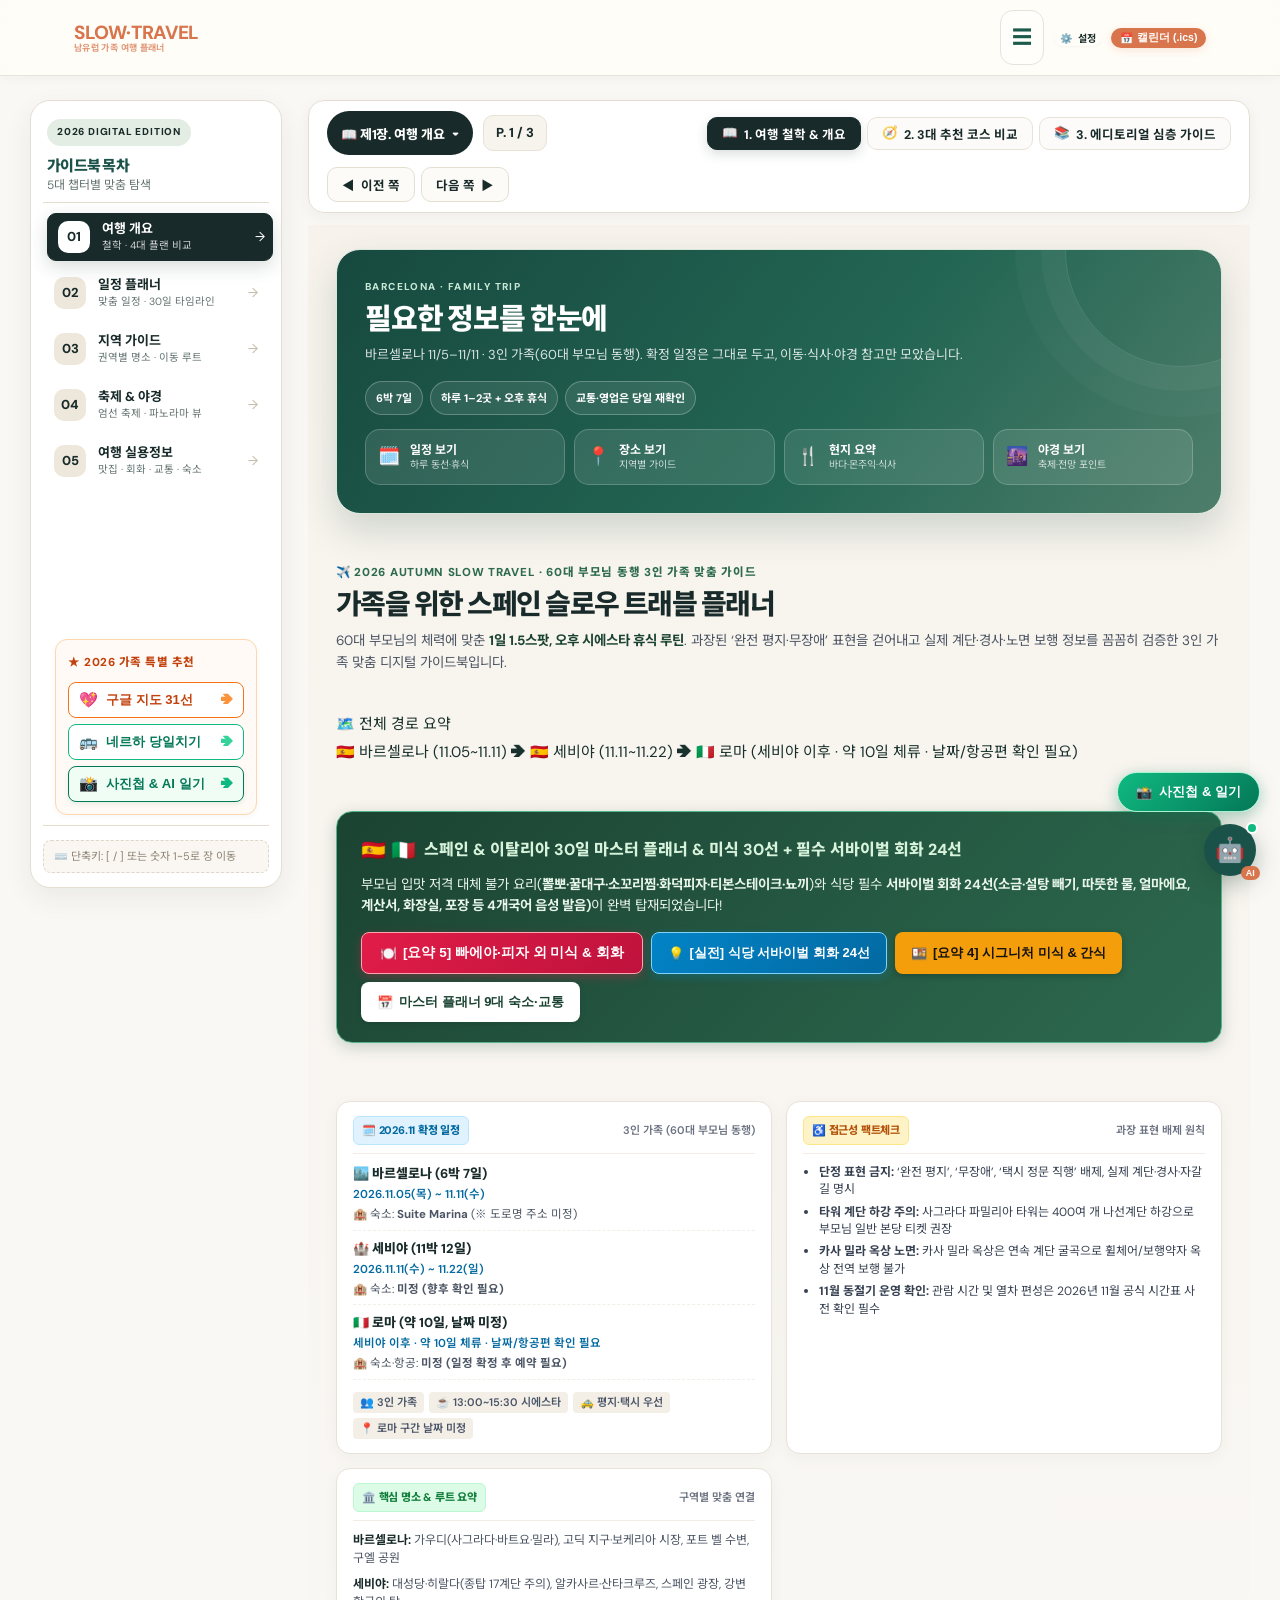
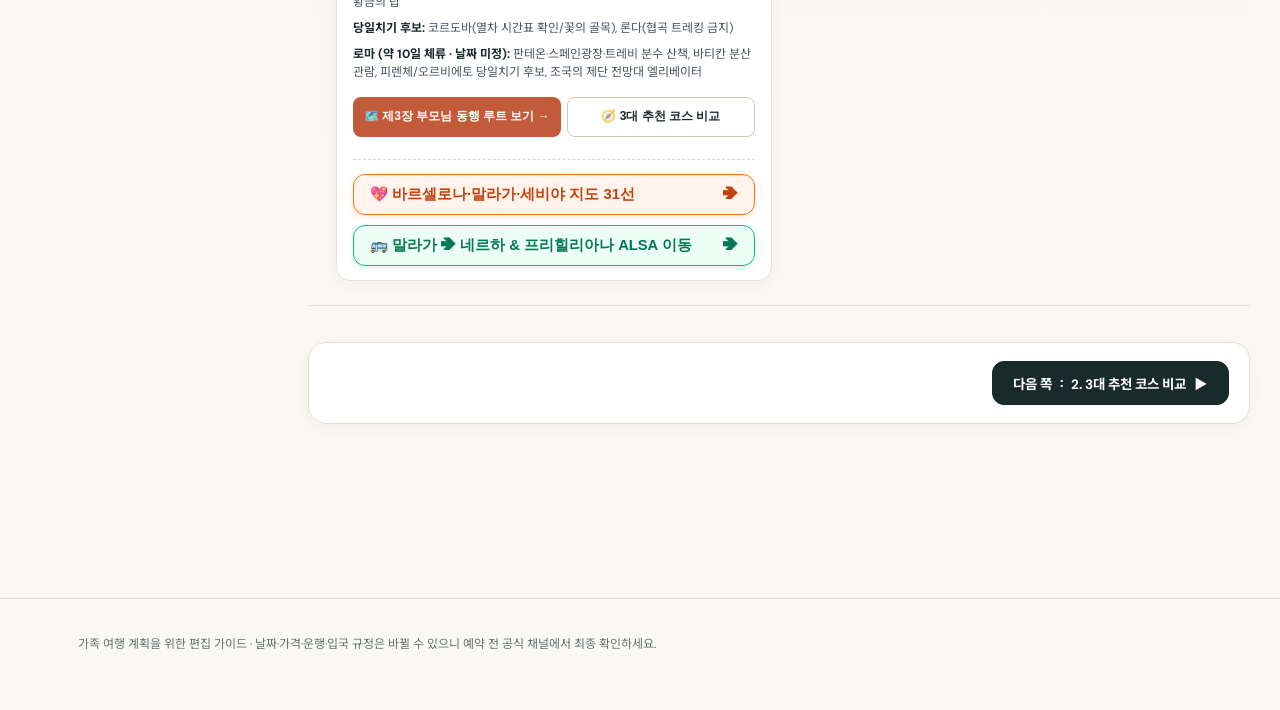
==== index.html @ 736da8b7 "Add Florence Duomo guide and correct bus fare" ====
<!doctype html>
<html lang="ko">
<head>
  <meta charset="utf-8">
  <meta name="viewport" content="width=device-width, initial-scale=1.0, viewport-fit=cover">
  <meta name="theme-color" content="#faf8f5">
  <title>가족을 위한 한 달 남유럽 여행 플래너 · SlowTravel</title>
  <meta name="description" content="60대 부모님과 함께하는 여유로운 30일 남유럽 가족 여행 플래너. 스페인 남부 안달루시아, 포르투갈, 1일 1.5스팟 시에스타 루틴, 예산 및 일정 맞춤 조정.">
  <!-- PWA Manifest & CDNs (Leaflet Maps) -->
  <meta name="apple-mobile-web-app-capable" content="yes">
  <meta name="apple-mobile-web-app-status-bar-style" content="default">
  <meta name="apple-mobile-web-app-title" content="SlowTravel">
  <link rel="apple-touch-icon" href="data:image/svg+xml,%3Csvg xmlns='http://www.w3.org/2000/svg' viewBox='0 0 100 100'%3E%3Crect width='100' height='100' rx='20' fill='%231b4332'/%3E%3Ctext x='50' y='65' font-size='50' text-anchor='middle'%3E✈️%3C/text%3E%3C/svg%3E">
  <link rel="manifest" href="manifest.json">
  <link rel="stylesheet" href="https://unpkg.com/leaflet@1.9.4/dist/leaflet.css" integrity="sha256-p4NxAoJBhIIN+hmNHrzRCf9tD/miZyoHS5obTRR9BMY=" crossorigin="" />
  <script src="https://unpkg.com/leaflet@1.9.4/dist/leaflet.js" integrity="sha256-20nQCchB9co0qIjJZRGuk2/Z9VM+kNiyxNV1lvTlZBo=" crossorigin=""></script>
  <link rel="stylesheet" href="css/style.css?v=20261119_bodega_v1">
  <link rel="stylesheet" href="css/activity-guide.css?v=20261118_europe_activities_v3">
  <link rel="stylesheet" href="css/flamenco-guide.css?v=20261108_01">
  <link rel="stylesheet" href="css/barcelona-transit-guide.css?v=20261106_02">
  <link rel="stylesheet" href="css/mobile-first.css?v=20261108_02">
  <link rel="stylesheet" href="css/guidebook-navigation.css?v=20261115_toc_review_v1">
  <link rel="stylesheet" href="css/local-food-guide.css?v=20261109_food_v1">
  <link rel="stylesheet" href="css/europe-taxi-app-guide.css?v=20261112_taxi_v1">
  <link rel="stylesheet" href="css/alhambra-visit-review.css?v=20261113_alhambra_review_v1">
  <link rel="stylesheet" href="css/europe-country-nightlife.css?v=20261125_naples_florence_review_v1">
  <link rel="stylesheet" href="css/seville-general-guide.css?v=20261118_seville_photo_guide_v1">
  <link rel="stylesheet" href="css/seville-divino-salvador-photo-guide.css?v=20261119_pineda_guide_v1">
  <link rel="stylesheet" href="css/seville-cathedral-photo-guide.css?v=20261119_seville_cathedral_review_v1">
  <link rel="stylesheet" href="css/seville-date-itinerary.css?v=20261119_seville_dates_v1">
  <link rel="stylesheet" href="css/ronda-setenil-history-guide.css?v=20261118_ronda_setenil_history_v1">
  <link rel="stylesheet" href="css/europe-intercity-fares.css?v=20261117_intercity_fares_v1">
  <link rel="stylesheet" href="css/naples-practical-review.css?v=20261125_naples_practical_v1">
  <link rel="stylesheet" href="css/florence-photo-review.css?v=20261125_florence_photo_v1">
  <link rel="stylesheet" href="css/florence-street-art-safety.css?v=20261125_florence_street_safety_v1">
  <link rel="stylesheet" href="css/florence-host-map-guide.css?v=20261125_florence_host_map_v1">
  <link rel="stylesheet" href="css/florence-duomo-visit-guide.css?v=20261126_florence_duomo_review_v1">
</head>
<body>

  <!-- [컴포넌트 1] 상단 글로벌 헤더 & 맞춤 환경 설정 모듈 -->
  <header class="sticky-header-container" id="mainHeader"></header>

  <!-- [컴포넌트 1-B] 모바일 전용 접이식 목차 토글 바 -->
  <div class="mobile-toc-bar" id="mobileTocBar">
    <button type="button" class="mobile-toc-toggle-btn" id="mobileTocToggleBtn" onclick="toggleMobileToc()" aria-expanded="false" aria-controls="mobileTocDropdown">
      <span class="toc-badge-icon">📑</span>
      <span class="toc-title-text" id="mobileTocTitleText">가이드북 목차: 제1장 여행 개요</span>
      <span class="toc-arrow" id="mobileTocArrow">▼</span>
    </button>
    <div class="mobile-toc-dropdown" id="mobileTocDropdown" style="display:none;" aria-hidden="true">
      <nav class="mobile-toc-links" aria-label="모바일 가이드북 목차 목록">
        <button type="button" class="mobile-toc-link-item active" data-chapter="chapter-overview" onclick="switchGuidebookChapter('chapter-overview'); toggleMobileToc(false);">
          <span class="m-num">01</span>
          <div class="m-info"><strong data-i18n="toc_ch1_title">여행 개요</strong><span data-i18n="toc_ch1_sub">일정 맥락 · 팩트체크 · 3대 플랜</span></div>
        </button>
        <button type="button" class="mobile-toc-link-item" data-chapter="chapter-planner" onclick="switchGuidebookChapter('chapter-planner'); toggleMobileToc(false);">
          <span class="m-num">02</span>
          <div class="m-info"><strong data-i18n="toc_ch2_title">일정 플래너</strong><span data-i18n="toc_ch2_sub">맞춤 일정 · 30일 타임라인</span></div>
        </button>
        <button type="button" class="mobile-toc-link-item" data-chapter="chapter-guide" onclick="switchGuidebookChapter('chapter-guide'); toggleMobileToc(false);">
          <span class="m-num">03</span>
          <div class="m-info"><strong data-i18n="toc_ch3_title">지역 가이드</strong><span data-i18n="toc_ch3_sub">부모님 동행 루트 · 스페인 18선</span></div>
        </button>
        <button type="button" class="mobile-toc-link-item" data-chapter="chapter-festivals" onclick="switchGuidebookChapter('chapter-festivals'); toggleMobileToc(false);">
          <span class="m-num">04</span>
          <div class="m-info"><strong data-i18n="toc_ch4_title">축제 & 야경</strong><span data-i18n="toc_ch4_sub">엄선 축제 · 파노라마 뷰</span></div>
        </button>
        <button type="button" class="mobile-toc-link-item" data-chapter="chapter-practical" onclick="switchGuidebookChapter('chapter-practical'); toggleMobileToc(false);">
          <span class="m-num">05</span>
          <div class="m-info"><strong data-i18n="toc_ch5_title">여행 실용정보</strong><span data-i18n="toc_ch5_sub">맛집 · 회화 · 교통 · 숙소</span></div>
        </button>
              <div style="margin: 10px 6px 4px; padding-top: 10px; border-top: 1px dashed #e2e8f0; display: flex; gap: 6px; flex-wrap: wrap;">
          <button type="button" onclick="goToCuratedPlaces(); toggleMobileToc(false);" style="flex: 1; min-width: 90px; padding: 8px 4px; background: #fff7ed; border: 1px solid #fdba74; border-radius: 8px; font-size: 0.78rem; font-weight: 700; color: #c2410c; cursor: pointer;">💖 <span data-i18n="quick_gmaps_31">구글 31선</span></button>
          <button type="button" onclick="goToNerjaGuide(); toggleMobileToc(false);" style="flex: 1; min-width: 90px; padding: 8px 4px; background: #ecfdf5; border: 1px solid #a7f3d0; border-radius: 8px; font-size: 0.78rem; font-weight: 700; color: #047857; cursor: pointer;">🚌 <span data-i18n="quick_nerja_guide">네르하</span></button>
          <button type="button" onclick="window.openTravelMemoryModal(); toggleMobileToc(false);" style="flex: 1; min-width: 90px; padding: 8px 4px; background: #f0fdf4; border: 1.5px solid #86efac; border-radius: 8px; font-size: 0.78rem; font-weight: 800; color: #15803d; cursor: pointer;">📸 <span data-i18n="quick_photo_diary">사진첩·일기</span></button>
        </div>
      </nav>
    </div>
  </div>

  <!-- 가이드북 메인 레이아웃: 목차 사이드바 & 5대 챕터 본문 -->
  <main>
    <div class="guidebook-layout" id="guidebookLayout">
      <!-- [컴포넌트 2] 데스크톱 가이드북 목차 사이드바 -->
      <aside class="guidebook-sidebar" id="guidebookSidebar" aria-label="가이드북 목차">
        <div class="sidebar-header">
          <span class="sidebar-badge" data-i18n="guidebook_edition">2026 DIGITAL EDITION</span>
          <h2 class="sidebar-title" data-i18n="guidebook_toc_title">가이드북 목차</h2>
          <p class="sidebar-sub" data-i18n="guidebook_toc_sub">5대 챕터별 맞춤 탐색</p>
        </div>
        <nav class="sidebar-nav" id="sidebarChapterNav" role="tablist">
          <button type="button" class="sidebar-nav-item active" data-chapter="chapter-overview" onclick="switchGuidebookChapter('chapter-overview')" role="tab" aria-selected="true">
            <span class="chapter-num">01</span>
            <div class="chapter-info">
              <span class="chapter-name" data-i18n="chapter_name_overview">여행 개요</span>
              <span class="chapter-desc" data-i18n="chapter_desc_overview">철학 · 4대 플랜 비교</span>
            </div>
            <span class="chapter-arrow">→</span>
          </button>
          <button type="button" class="sidebar-nav-item" data-chapter="chapter-planner" onclick="switchGuidebookChapter('chapter-planner')" role="tab" aria-selected="false">
            <span class="chapter-num">02</span>
            <div class="chapter-info">
              <span class="chapter-name" data-i18n="chapter_name_planner">일정 플래너</span>
              <span class="chapter-desc" data-i18n="chapter_desc_planner">맞춤 일정 · 30일 타임라인</span>
            </div>
            <span class="chapter-arrow">→</span>
          </button>
          <button type="button" class="sidebar-nav-item" data-chapter="chapter-guide" onclick="switchGuidebookChapter('chapter-guide')" role="tab" aria-selected="false">
            <span class="chapter-num">03</span>
            <div class="chapter-info">
              <span class="chapter-name" data-i18n="chapter_name_guide">지역 가이드</span>
              <span class="chapter-desc" data-i18n="chapter_desc_guide">권역별 명소 · 이동 루트</span>
            </div>
            <span class="chapter-arrow">→</span>
          </button>
          <button type="button" class="sidebar-nav-item" data-chapter="chapter-festivals" onclick="switchGuidebookChapter('chapter-festivals')" role="tab" aria-selected="false">
            <span class="chapter-num">04</span>
            <div class="chapter-info">
              <span class="chapter-name" data-i18n="chapter_name_festivals">축제 & 야경</span>
              <span class="chapter-desc" data-i18n="chapter_desc_festivals">엄선 축제 · 파노라마 뷰</span>
            </div>
            <span class="chapter-arrow">→</span>
          </button>
          <button type="button" class="sidebar-nav-item" data-chapter="chapter-practical" onclick="switchGuidebookChapter('chapter-practical')" role="tab" aria-selected="false">
            <span class="chapter-num">05</span>
            <div class="chapter-info">
              <span class="chapter-name" data-i18n="chapter_name_practical">여행 실용정보</span>
              <span class="chapter-desc" data-i18n="chapter_desc_practical">맛집 · 회화 · 교통 · 숙소</span>
            </div>
            <span class="chapter-arrow">→</span>
          </button>
        </nav>
        <!-- [PC 데스크톱 전용] 2026 특별 큐레이션 빠른 바로가기 -->
        <div class="sidebar-quick-section" style="margin: 14px 12px 10px; padding: 12px; background: #fffaf5; border: 1.5px solid #fed7aa; border-radius: 12px; box-shadow: 0 2px 6px rgba(0,0,0,0.03);">
          <div style="font-size: 0.72rem; font-weight: 800; color: #c2410c; letter-spacing: 0.5px; margin-bottom: 8px;" data-i18n="quick_special_rec">★ 2026 가족 특별 추천</div>
          <button type="button" onclick="goToCuratedPlaces()" style="display: flex; align-items: center; width: 100%; gap: 8px; padding: 8px 10px; margin-bottom: 6px; background: #ffffff; border: 1px solid #f97316; border-radius: 8px; font-size: 0.82rem; font-weight: 700; color: #c2410c; cursor: pointer; text-align: left;">
            <span style="font-size: 0.95rem;">💖</span>
            <span data-i18n="quick_gmaps_31">구글 지도 31선</span>
            <span style="margin-left: auto; font-size: 0.75rem; color: #fb923c;">➔</span>
          </button>
          <button type="button" onclick="goToNerjaGuide()" style="display: flex; align-items: center; width: 100%; gap: 8px; padding: 8px 10px; margin-bottom: 6px; background: #ffffff; border: 1px solid #10b981; border-radius: 8px; font-size: 0.82rem; font-weight: 700; color: #047857; cursor: pointer; text-align: left;">
            <span style="font-size: 0.95rem;">🚌</span>
            <span data-i18n="quick_nerja_daytrip">네르하 당일치기</span>
            <span style="margin-left: auto; font-size: 0.75rem; color: #34d399;">➔</span>
          </button>
          <button type="button" onclick="window.openTravelMemoryModal()" style="display: flex; align-items: center; width: 100%; gap: 8px; padding: 8px 10px; background: #f0fdf4; border: 1.5px solid #047857; border-radius: 8px; font-size: 0.82rem; font-weight: 800; color: #047857; cursor: pointer; text-align: left; box-shadow: 0 2px 5px rgba(4,120,87,0.1);">
            <span style="font-size: 0.95rem;">📸</span>
            <span data-i18n="quick_photo_diary">사진첩 &amp; AI 일기</span>
            <span style="margin-left: auto; font-size: 0.75rem; color: #10b981;">➔</span>
          </button>
        </div>

        <div class="sidebar-footer">
          <span class="shortcut-tip" data-i18n="shortcut_hint">⌨️ 단축키: [ / ] 또는 숫자 1~5로 장 이동</span>
        </div>
      </aside>

      <!-- [가이드북 본문] 5대 챕터 디지털 북 모듈 -->
      <div class="guidebook-content" id="guidebookMain">
        <!-- 제1장: 여행 개요 (철학 · 3대 코스 비교 · 에디토리얼 심층 가이드) -->
        <section class="guidebook-chapter active" id="chapter-overview" role="tabpanel" aria-label="제1장 여행 개요"></section>

        <!-- 제2장: 맞춤 일정 플래너 (조건 설정 · 실시간 예산 대시보드 · 30일 타임라인) -->
        <section class="guidebook-chapter" id="chapter-planner" role="tabpanel" aria-label="제2장 일정 플래너"></section>

        <!-- 제3장: 지역별 명소 가이드 (스페인 18선 · 포르투갈 18선 · 유럽 연계 37선 · 대형 지도) -->
        <section class="guidebook-chapter" id="chapter-guide" role="tabpanel" aria-label="제3장 지역 가이드"></section>

        <!-- 제4장: 축제 & 야경 (봄여름 축제 · 가을연말 축제 · 파노라마 야경 · 위시리스트) -->
        <section class="guidebook-chapter" id="chapter-festivals" role="tabpanel" aria-label="제4장 축제 및 야경"></section>

        <!-- 제5장: 여행 실용정보 (대표 미식 92선 · 필수 회화 · 교통/숙소 · 소매치기/생수 · AI 검색) -->
        <section class="guidebook-chapter" id="chapter-practical" role="tabpanel" aria-label="제5장 여행 실용정보"></section>
      </div>
    </div>
  </main>

  <!-- [컴포넌트 3] 모바일 전용 고정 하단 내비게이션 바 -->
  <nav class="mobile-bottom-nav" id="mobileBottomNav" aria-label="모바일 가이드북 목차"></nav>

  <!-- [컴포넌트 4] 하단 푸터 -->
  <footer class="footer">
    <div class="wrap" id="mainFooterText">
      <span data-i18n="footer_text">가족 여행 계획을 위한 편집 가이드 · 날짜·가격·운행·입국 규정은 바뀔 수 있으니 예약 전 공식 채널에서 최종 확인하세요.</span>
    </div>
  </footer>

  <!-- [컴포넌트 5] 공통 플로팅 도구 & 토스트 알림 컨테이너 -->
  <button id="btnBackToTop" class="back-to-top-btn" onclick="scrollToTop()" title="맨 위로 이동" aria-label="맨 위로 이동">⬆</button>
  <button id="btnFloatingMemory" class="floating-memory-btn" onclick="window.openTravelMemoryModal()" title="가족 여행 사진첩 &amp; AI 일기" aria-label="가족 여행 사진첩 &amp; AI 일기">📸 <span data-i18n="floating_album_btn">사진첩 &amp; 일기</span></button>
  <div id="toastContainer" class="toast-container" aria-live="polite"></div>

  <!-- [컴포넌트 6] 중복 내비게이션 제거 및 mobileBottomNav 통합 완료 -->

  <!-- [컴포넌트 7] AI 여행 챗봇 위젯 마운트 지점 -->
  <div id="chatWidgetMount"></div>

  <!-- [컴포넌트 8] 플로팅 북 리더 미니 네비게이터 -->
  <div id="floatingBookBar" class="floating-book-bar">
    <button type="button" class="btn-float-flip prev" onclick="turnBookPage(window.currentActiveChapter || 'chapter-overview', -1)" title="이전 쪽">◀ <span data-i18n="btn_prev_page">이전 쪽</span></button>
    <span class="float-book-badge" id="floatBookBadge">📖 제1장 · P. 1 / 3</span>
    <button type="button" class="btn-float-flip next" onclick="turnBookPage(window.currentActiveChapter || 'chapter-overview', 1)" title="다음 쪽"><span data-i18n="btn_next_page">다음 쪽</span> ▶</button>
  </div>

  <!-- 모듈화 스크립트 연결: 데이터 -> UI 컴포넌트 마운터 -> 앱 인터랙션 로직 -->
  <script src="js/data.js?v=20261125_naples_florence_review_v1"></script>
  <script src="js/spanish-market-food-guide.js?v=20261112_michelin_v1"></script>
  <script src="js/empanada-photo-guide.js?v=20261109_food_v1"></script>
  <script src="js/italy-local-food-guide.js?v=20261125_naples_florence_review_v1"></script>
  <script src="js/practical-place-additions.js?v=20261109_landmark_history_v1"></script>
  <script src="js/landmark-history-additions.js?v=20261109_landmark_history_v1"></script>
    <script src="js/europe-detailed-research-additions.js?v=20261110_review_v1"></script>
    <script src="js/ronda-granada-dining-guide.js?v=20261113_i18n_review_v1"></script>
    <script src="js/spain-rice-cordoba-guide.js?v=20261113_review_v1"></script>
    <script src="js/alhambra-visit-review.js?v=20261114_transit_history_v1"></script>
    <script src="js/granada-center-review.js?v=20261113_alhambra_review_v1"></script>
    <script src="js/granada-malaga-general-guide.js?v=20261114_general_v2"></script>
    <script src="js/malaga-place-additions.js?v=20261118_alcazabilla_review_v1"></script>
  <script src="js/curated-places-guide.js?v=20261107_02"></script>
  <script src="js/nerja-dining-guide.js?v=20261116_nerja_dining_v1"></script>
  <script src="js/nerja-cave-guide.js?v=20261116_nerja_cave_v1"></script>
  <script src="js/travel-diary.js?v=20261101_04"></script>
  <script src="js/barcelona-dining-guide.js?v=20261105_03"></script>
  <script src="js/activity-guide.js?v=20261119_seville_itinerary_v1"></script>
  <script src="js/flamenco-guide.js?v=20261108_01"></script>
  <script src="js/europe-activity-guide-data.js?v=20261118_europe_activities_v3"></script>
  <script src="js/europe-activity-guide.js?v=20261118_europe_activities_v3"></script>
  <script src="js/barcelona-transit-guide.js?v=20261108_02"></script>
  <script src="js/spanish-bus-directions.js?v=20261108_01"></script>
  <script src="js/europe-taxi-app-guide.js?v=20261112_taxi_v1"></script>
  <script src="js/components.js?v=20261117_intercity_fares_v1"></script>
  <script src="js/barcelona-local-guide.js?v=20261108_03"></script>
  <script src="js/barcelona-day-options.js?v=20261108_01"></script>
  <script src="js/barcelona-final-day-plan.js?v=20261109_02"></script>
  <script src="js/barcelona-candidate-options.js?v=20261109_review_v2"></script>
  <script src="js/europe-electricity-guide.js?v=20261110_voltage_review_v1"></script>
  <script src="js/europe-cathedral-history-guide.js?v=20261115_history_review_v1"></script>
  <script src="js/regional-city-supplements.js?v=20261116_regional_supplements_v2_restaurants"></script>
  <script src="js/europe-country-nightlife-data.js?v=20261125_naples_florence_review_v1"></script>
  <script src="js/europe-country-nightlife-guide.js?v=20261125_naples_florence_review_v1"></script>
  <script src="js/seville-general-guide.js?v=20261119_bodega_v1"></script>
  <script src="js/andalucia-streets-drama-guide.js?v=20261118_review_v1"></script>
  <script src="js/seville-divino-salvador-photo-guide.js?v=20261119_pineda_guide_v1"></script>
  <script src="js/seville-puerta-jerez-guide.js?v=20261118_puerta_jerez_review_v1"></script>
  <script src="js/seville-cathedral-photo-guide.js?v=20261119_seville_cathedral_review_v1"></script>
  <script src="js/ronda-setenil-history-guide.js?v=20261118_ronda_setenil_history_v1"></script>
  <script src="js/seville-date-itinerary.js?v=20261119_seville_dates_v1"></script>
  <script src="js/europe-intercity-fares-guide.js?v=20261117_intercity_fares_v1"></script>
  <script src="js/app.js?v=20261119_bodega_v1"></script>
  <script src="js/naples-practical-review.js?v=20261125_naples_practical_v1"></script>
  <script src="js/florence-photo-review.js?v=20261125_florence_photo_v1"></script>
  <script src="js/florence-street-art-safety.js?v=20261125_florence_street_safety_v1"></script>
  <script src="js/florence-host-map-guide.js?v=20261125_florence_host_map_v1"></script>
  <script src="js/florence-duomo-visit-guide.js?v=20261126_florence_duomo_review_v1"></script>
  <script src="js/guidebook-navigation.js?v=20261117_intercity_fares_v1"></script>

  <!-- [PWA & Offline] 비행기 모드 및 오프라인 접속을 위한 Service Worker 등록 -->
  <script>
    if ('serviceWorker' in navigator) {
      window.addEventListener('load', () => {
        navigator.serviceWorker.register('./sw.js').then((reg) => {
          console.log('[SlowTravel] Offline/Airplane mode ServiceWorker active:', reg.scope);
        }).catch((err) => {
          console.warn('[SlowTravel] ServiceWorker registration failed:', err);
        });
      });
    }
  </script>
</body>
</html>
---- css/style.css ----
@import url('https://fonts.googleapis.com/css2?family=DM+Sans:wght@400;500;600;700&family=Noto+Sans+KR:wght@400;500;600;700;800&display=swap');
:root{--ink:#1c2e2c;--muted:#637370;--paper:#f8f6f0;--white:#fffdf8;--green:#1a5249;--mint:#dfece3;--orange:#d8754d;--sand:#eee8db;--line:#e4ded1;--shadow:0 16px 45px rgba(28,56,50,0.07)}*{box-sizing:border-box}html{scroll-behavior:smooth}body{margin:0;background:var(--paper);color:var(--ink);font-family:'DM Sans','Noto Sans KR',sans-serif;line-height:1.72}a{color:inherit}.wrap{max-width:1180px;margin:auto;padding:0 28px}.nav{height:76px;display:flex;align-items:center;justify-content:space-between}.brand{font-weight:800;letter-spacing:-.04em}.brand span{color:var(--orange)}.nav a{text-decoration:none;color:var(--muted);font-size:13px;margin-left:22px}.hero{padding:66px 0 75px;position:relative;overflow:hidden}.hero-grid{display:grid;grid-template-columns:1.1fr .9fr;align-items:center;gap:40px}.eyebrow{color:var(--orange);font-size:12px;font-weight:800;letter-spacing:.16em;text-transform:uppercase}.hero h1{font-size:clamp(42px,6vw,76px);line-height:1.14;letter-spacing:-.065em;margin:17px 0 22px;max-width:700px}.hero h1 em{font-style:normal;color:var(--green)}.lead{color:#596966;font-size:17px;max-width:620px}.hero-art{height:385px;border-radius:46% 54% 52% 48%/45% 43% 57% 55%;background:linear-gradient(150deg,#dbe9df,#b8d0c0 48%,#e8d4ad);position:relative;box-shadow:var(--shadow)}.sun{position:absolute;width:94px;height:94px;right:19%;top:13%;border-radius:50%;background:#e99869}.hill{position:absolute;bottom:0;left:0;right:0;height:58%;border-radius:50% 50% 0 0/25% 25% 0 0;background:#668778;clip-path:polygon(0 33%,20% 22%,38% 43%,62% 8%,80% 35%,100% 14%,100% 100%,0 100%)}.hill2{position:absolute;bottom:0;left:0;right:0;height:41%;background:#315d51;clip-path:polygon(0 40%,20% 3%,43% 33%,68% 1%,100% 34%,100% 100%,0 100%)}.route-line{position:absolute;z-index:2;left:12%;right:11%;top:53%;height:2px;border-top:2px dashed #fff9}.pin{position:absolute;z-index:3;background:var(--white);padding:9px 12px;border-radius:14px;font-size:12px;font-weight:700;box-shadow:var(--shadow)}.pin.p1{left:9%;top:43%}.pin.p2{right:8%;top:56%}.tagrow{display:flex;flex-wrap:wrap;gap:9px;margin-top:25px}.tag{border:1px solid #cad8ce;background:#ffffffb5;border-radius:30px;padding:7px 13px;font-size:12px;color:var(--green);font-weight:700}.section{padding:72px 0}.section-head{display:flex;align-items:end;justify-content:space-between;gap:24px;margin-bottom:27px}.kicker{font-size:11px;letter-spacing:.15em;color:var(--orange);font-weight:800}.section h2{font-size:clamp(28px,4vw,43px);line-height:1.2;letter-spacing:-.05em;margin:7px 0 0}.sub{color:var(--muted);max-width:510px;font-size:14px}.cards{display:grid;grid-template-columns:repeat(3,1fr);gap:16px}.card{background:var(--white);border:1px solid var(--line);border-radius:22px;padding:24px;box-shadow:var(--shadow)}.card .num{font-size:12px;color:var(--orange);font-weight:800;letter-spacing:.1em}.card h3{font-size:19px;letter-spacing:-.03em;margin:8px 0}.card p{font-size:14px;color:var(--muted);margin:0}.card ul{padding-left:18px;color:var(--muted);font-size:13px}.dark{background:var(--green);color:#f6f4eb}.dark .sub{color:#c4d2ca}.dark .kicker{color:#efab85}.route{display:grid;grid-template-columns:repeat(7,1fr);gap:0;margin-top:34px}.stop{position:relative;padding:22px 13px 0;border-top:1px solid #76948a}.stop:before{content:'';position:absolute;width:11px;height:11px;border-radius:50%;background:#f0a27d;top:-6px;left:12px}.stop small{color:#c1d5ca;font-size:11px}.stop h3{font-size:15px;margin:8px 0 5px}.stop p{font-size:12px;color:#d2ded7;margin:0}.route-note{font-size:12px;color:#d2ded7;margin-top:26px}.split{display:grid;grid-template-columns:1fr 1fr;gap:18px}.panel{padding:26px;border-radius:22px;background:var(--white);border:1px solid var(--line)}.panel h3{margin:0 0 13px;font-size:19px}.panel p,.panel li{font-size:14px;color:var(--muted)}.callout{margin-top:18px;padding:15px 17px;border-radius:14px;background:#f4e8db;color:#724833;font-size:13px}.table{width:100%;border-collapse:collapse;margin-top:18px;background:var(--white);border-radius:18px;overflow:hidden}.table th,.table td{text-align:left;padding:14px 16px;border-bottom:1px solid var(--line);font-size:13px;vertical-align:top}.table th{background:#e7eee7;color:var(--green)}.table td{color:#596966}.budget{display:grid;grid-template-columns:repeat(4,1fr);gap:12px;margin-top:20px}.budget div{background:var(--white);padding:19px;border:1px solid var(--line);border-radius:17px}.budget b{display:block;font-size:19px;color:var(--green)}.budget span{font-size:12px;color:var(--muted)}.notice{background:#fff3e7;border-left:4px solid var(--orange);padding:17px 20px;border-radius:0 14px 14px 0;color:#674c3b;font-size:13px;margin-top:18px}.checklist{display:grid;grid-template-columns:repeat(2,1fr);gap:12px}.check{background:var(--white);border:1px solid var(--line);padding:17px;border-radius:16px;font-size:14px}.check strong{color:var(--green)}.footer{padding:34px 0 55px;color:var(--muted);font-size:12px;border-top:1px solid var(--line)}.footer a{color:var(--green)}
@media(max-width:800px){.nav nav{display:none}.hero-grid{grid-template-columns:1fr}.hero-art{height:300px}.cards{grid-template-columns:1fr}.route{grid-template-columns:1fr 1fr;row-gap:18px}.route .stop{min-height:95px}.split{grid-template-columns:1fr}.budget{grid-template-columns:1fr 1fr}.section{padding:52px 0}.section-head{display:block}}
@media(max-width:460px){.wrap{padding:0 19px}.hero{padding-top:35px}.hero-art{height:245px}.budget{grid-template-columns:1fr 1fr}.checklist{grid-template-columns:1fr}.table th,.table td{padding:10px 8px;font-size:11px}}

/* === 글로벌 확장 & 다국어 전환 & 필수 회화집 스타일 === */
.lang-switch-bar{display:flex;align-items:center;justify-content:flex-end;gap:8px;padding:10px 0;border-bottom:1px solid var(--line);margin-bottom:10px}
.lang-switch-title{font-size:12px;font-weight:800;color:var(--muted);margin-right:6px}
.lang-pill{background:var(--white);border:1px solid var(--line);padding:5px 13px;border-radius:20px;font-size:12px;font-weight:700;color:var(--ink);cursor:pointer;transition:all .15s}
.lang-pill:hover{background:var(--sand);border-color:var(--green)}
.lang-pill.active{background:var(--green);color:#fff;border-color:var(--green)}

.global-nav{display:flex;align-items:center;gap:6px 10px;flex-wrap:wrap}
.global-nav a{text-decoration:none;color:var(--muted);font-size:12px;font-weight:700;padding:3px 6px;border-radius:6px;transition:all .15s}
.global-nav a:hover{color:var(--green)}
.nav-highlight-green{color:var(--green)!important}
.nav-highlight-orange{color:var(--orange)!important}
.cal-action-btn{background:var(--orange);color:#fff!important;padding:5px 12px;border-radius:9999px;font-size:11px;font-weight:800;border:none;cursor:pointer;display:inline-flex;align-items:center;gap:5px;box-shadow:0 3px 10px rgba(220,119,79,.25);transition:all .2s}
.cal-action-btn:hover{background:#b85c36;transform:translateY(-1px)}

/* 플래너 컨트롤 패널 */
.planner-control-box{background:var(--white);border:1px solid var(--line);border-radius:22px;padding:26px 30px;box-shadow:var(--shadow);margin:24px 0}
.control-flex-row{display:grid;grid-template-columns:repeat(auto-fit,minmax(200px,1fr));gap:16px;align-items:flex-end}
.control-group label{display:block;font-size:11.5px;font-weight:800;color:var(--muted);text-transform:uppercase;letter-spacing:.05em;margin-bottom:6px}
.control-group select,.control-group input{width:100%;padding:11px 14px;border-radius:12px;border:1px solid var(--line);font-size:13.5px;font-family:inherit;background:#faf8f4;color:var(--ink);outline:none;transition:border .2s}
.control-group select:focus,.control-group input:focus{border-color:var(--green);background:#fff}
.recalc-btn{background:var(--green);color:#fff;padding:12px 20px;border-radius:12px;font-size:14px;font-weight:800;border:none;cursor:pointer;width:100%;display:flex;align-items:center;justify-content:center;gap:8px;transition:all .2s}
.recalc-btn:hover{background:#113832;transform:translateY(-1px)}

/* KPI */
.planner-kpi-row{display:grid;grid-template-columns:repeat(4,1fr);gap:14px;margin:24px 0}
.planner-kpi{background:var(--white);border:1px solid var(--line);border-radius:18px;padding:20px;box-shadow:var(--shadow)}
.planner-kpi .label{font-size:11px;font-weight:800;color:var(--muted);text-transform:uppercase;letter-spacing:.06em}
.planner-kpi .val{font-size:22px;font-weight:800;color:var(--green);margin:6px 0 2px;letter-spacing:-.03em}
.planner-kpi .subtext{font-size:12px;color:var(--muted)}

/* 필터 칩 */
.filter-tabs{display:flex;gap:8px;flex-wrap:wrap;margin:20px 0 16px}
.tab-chip{background:var(--white);border:1px solid var(--line);padding:7px 15px;border-radius:24px;font-size:12.5px;font-weight:700;color:var(--muted);cursor:pointer;transition:all .2s ease}
.tab-chip:hover,.tab-chip.active{background:var(--green);color:#fff;border-color:var(--green)}
.tab-chip.orange-chip:hover,.tab-chip.orange-chip.active{background:var(--orange);color:#fff;border-color:var(--orange)}
.tab-chip.blue-chip:hover,.tab-chip.blue-chip.active{background:#2563eb;color:#fff;border-color:#2563eb}

/* 타임라인 */
.day-timeline{display:flex;flex-direction:column;gap:16px;margin-top:16px}
.day-card{background:var(--white);border:1px solid var(--line);border-radius:20px;padding:22px 26px;box-shadow:var(--shadow);display:grid;grid-template-columns:160px 1fr;gap:20px;transition:transform .2s}
.day-card:hover{transform:translateY(-2px)}
.day-card.transfer{border-left:5px solid var(--orange);background:#fffdfa}
.day-meta{border-right:1px solid var(--line);padding-right:16px}
.day-num{font-size:22px;font-weight:800;color:var(--green);letter-spacing:-.03em}
.day-date{font-size:12px;font-weight:700;color:var(--muted)}
.city-tag{display:inline-block;margin-top:8px;padding:4px 10px;border-radius:10px;font-size:11px;font-weight:700;background:var(--sand);color:var(--ink)}
.transfer-badge{margin-top:6px;font-size:11px;font-weight:800;color:var(--orange)}
.day-body h3{font-size:16px;font-weight:800;margin:0 0 12px;color:var(--ink);display:flex;align-items:center;gap:8px;flex-wrap:wrap}
.routine-grid{display:grid;grid-template-columns:repeat(3,1fr);gap:12px;margin-bottom:14px}
.routine-cell{background:#faf8f3;padding:12px 14px;border-radius:14px;border:1px solid #eee8dc}
.routine-cell .cell-title{font-size:11px;font-weight:800;text-transform:uppercase;letter-spacing:.05em;margin-bottom:4px;display:flex;align-items:center;gap:5px}
.cell-morning .cell-title{color:#c27803}
.cell-rest .cell-title{color:#1e7e34}
.cell-evening .cell-title{color:#2b6cb0}
.routine-cell p{font-size:12.5px;color:#455653;line-height:1.52;margin:0}
.routine-meta{display:flex;justify-content:space-between;align-items:center;font-size:12px;color:var(--muted);border-top:1px dashed var(--line);padding-top:10px;flex-wrap:wrap;gap:8px}
.routine-meta strong{color:var(--green)}
.map-link{color:var(--orange);font-weight:700;text-decoration:none;font-size:12px}
.map-link:hover{text-decoration:underline}
.event-pill{background:#fee2e2;color:#991b1b;padding:2px 8px;border-radius:6px;font-size:11px;font-weight:700}

/* 사진 카드 그리드 */
.photo-grid{display:grid;grid-template-columns:repeat(auto-fill,minmax(340px,1fr));gap:22px;margin-top:20px}
.photo-card{background:var(--white);border:1px solid var(--line);border-radius:20px;overflow:hidden;box-shadow:var(--shadow);display:flex;flex-direction:column;justify-content:space-between;transition:all .25s ease}
.photo-card:hover{transform:translateY(-3px);box-shadow:0 20px 48px rgba(24,42,41,.12)}
.photo-thumb-wrap{position:relative;height:200px;width:100%;overflow:hidden;background:#eae5da}
.photo-thumb{width:100%;height:100%;object-fit:cover;transition:transform .4s ease}
.dining-photo-strip{display:flex;gap:7px;overflow-x:auto;padding:8px 12px 2px;scrollbar-width:thin}
.dining-photo-strip a{display:block;flex:0 0 58px;height:58px;border-radius:9px;overflow:hidden;border:1px solid var(--line);background:#f6efe5}
.dining-photo-strip img{width:100%;height:100%;object-fit:cover;display:block}
.dining-photo-strip a:focus-visible,.dining-order-guide summary:focus-visible{outline:3px solid #d8754d;outline-offset:2px}
.dining-order-guide{margin:0 0 14px;padding:10px 12px;background:#f7faf8;border:1px solid #d9e8df;border-radius:12px;color:var(--ink)}
.dining-order-guide summary{cursor:pointer;font-size:12px;font-weight:800;color:#1a5249}
.dining-order-guide-copy{margin-top:9px;white-space:pre-line;font-size:12px;color:#455653;line-height:1.6}
.photo-card:hover .photo-thumb{transform:scale(1.05)}
.photo-badge{position:absolute;top:12px;left:12px;background:rgba(23,79,70,.88);backdrop-filter:blur(4px);color:#fff;font-size:11px;font-weight:800;padding:4px 10px;border-radius:8px;z-index:2;pointer-events:none}
.photo-badge-orange{background:rgba(220,119,79,.92)!important}
.photo-body{padding:20px 22px;flex:1;display:flex;flex-direction:column}
.photo-title{font-size:18px;font-weight:800;color:var(--ink);margin-bottom:4px;display:flex;justify-content:space-between;align-items:baseline}
.photo-region{font-size:12px;color:var(--orange);font-weight:700;margin-bottom:10px}
.photo-desc{font-size:13px;color:var(--muted);line-height:1.58;margin-bottom:12px}
.photo-highlight{background:#fdf9f3;border-left:3px solid var(--orange);padding:10px 14px;border-radius:0 10px 10px 0;font-size:12.5px;color:#5c4436;margin-bottom:14px}
.photo-meta-list{font-size:12px;color:var(--muted);display:flex;flex-direction:column;gap:6px;margin-bottom:14px}
.photo-meta-list div{display:flex;align-items:flex-start;gap:6px}
.photo-meta-list strong{color:var(--ink);min-width:68px}
.photo-actions{display:flex;gap:8px;border-top:1px solid var(--line);padding-top:14px;margin-top:auto}

/* 회화집 카드 그리드 */
.phrase-grid{display:grid;grid-template-columns:repeat(auto-fill,minmax(330px,1fr));gap:16px;margin-top:20px}
.phrase-card{background:var(--white);border:1px solid var(--line);border-radius:18px;padding:20px;box-shadow:var(--shadow);display:flex;flex-direction:column;justify-content:space-between;transition:transform .2s}
.phrase-card:hover{transform:translateY(-2px)}
.phrase-header{display:flex;justify-content:space-between;align-items:flex-start;margin-bottom:8px}
.phrase-orig{font-size:17.5px;font-weight:800;color:var(--green);line-height:1.35}
.phrase-pron{font-size:12.5px;color:var(--orange);font-weight:700;margin-top:4px}
.phrase-meaning{font-size:13.5px;color:var(--ink);margin-top:6px;line-height:1.45}
.phrase-badge{font-size:11px;font-weight:800;padding:3px 9px;border-radius:6px;background:var(--sand);color:var(--ink)}
.phrase-speak-btn{display:inline-flex;align-items:center;gap:6px;background:#fdf9f3;border:1px solid var(--orange);color:var(--orange);padding:6px 14px;border-radius:12px;font-size:12px;font-weight:800;cursor:pointer;margin-top:14px;align-self:flex-start;transition:all .2s}
.phrase-speak-btn:hover{background:var(--orange);color:#fff}

/* 검색 바 */
.search-box-wrap{background:var(--white);border:1px solid var(--line);border-radius:20px;padding:24px;box-shadow:var(--shadow);margin-bottom:24px}
.search-input-row{display:flex;gap:12px;margin-bottom:14px}
.search-input{flex:1;padding:12px 18px;border-radius:12px;border:1px solid var(--line);font-size:14.5px;font-family:inherit;background:#faf8f4;outline:none}
.search-input:focus{border-color:var(--green);background:#fff}
.search-presets{display:flex;gap:8px;flex-wrap:wrap}
.preset-btn{background:var(--sand);border:1px solid var(--line);border-radius:18px;padding:6px 13px;font-size:12px;font-weight:700;color:var(--ink);cursor:pointer;transition:all .15s}
.preset-btn:hover{background:var(--mint);border-color:var(--green)}
.action-btn{flex:1;text-align:center;padding:8px 10px;border-radius:8px;font-size:11.5px;font-weight:700;text-decoration:none;border:1px solid var(--line);color:var(--ink);background:#faf8f4;transition:all .15s}
.action-btn:hover{background:var(--green);color:#fff;border-color:var(--green)}
.action-btn.primary{background:var(--green);color:#fff;border-color:var(--green)}
.action-btn.primary:hover{background:#113832}

@media(max-width:800px){
  .planner-kpi-row{grid-template-columns:1fr 1fr}
  .day-card{grid-template-columns:1fr}
  .day-meta{border-right:none;border-bottom:1px solid var(--line);padding-bottom:12px}
  .routine-grid{grid-template-columns:1fr}
  .search-input-row{flex-direction:column}
}


/* === 2026 UI/UX & COMMERCIAL UPGRADE: STICKY, TOAST, SKELETON, ACCESSIBILITY, MOBILE, PRINT === */
:root {
  --font-scale: 1;
}

body {
  font-size: calc(15px * var(--font-scale, 1));
}

body.senior-enlarged {
  --muted: #3a4b48 !important;
  --ink: #0a1615 !important;
  line-height: 1.88 !important;
}

body.senior-enlarged .card,
body.senior-enlarged .day-card,
body.senior-enlarged .panel {
  border-width: 2px !important;
}

/* 1. Sticky Header */
.sticky-header-container {
  position: sticky;
  top: 0;
  z-index: 1000;
  background: rgba(247, 244, 237, 0.96);
  backdrop-filter: blur(12px);
  -webkit-backdrop-filter: blur(12px);
  border-bottom: 1px solid var(--line);
  box-shadow: 0 4px 20px rgba(24, 42, 41, 0.05);
  transition: all 0.2s ease;
}

.header-utility-bar {
  display: flex;
  align-items: center;
  justify-content: space-between;
  gap: 6px;
  padding: 4px 0;
  border-bottom: 1px solid rgba(228, 223, 211, 0.7);
  flex-wrap: wrap;
}

.util-group {
  display: flex;
  align-items: center;
  gap: 6px;
  flex-wrap: wrap;
}

.util-label {
  font-size: 11.5px;
  font-weight: 800;
  color: var(--muted);
  margin-right: 2px;
}

.ctrl-btn-group {
  display: inline-flex;
  align-items: center;
  background: var(--white);
  border: 1px solid var(--line);
  border-radius: 20px;
  padding: 2px 3px;
  gap: 2px;
}

.ctrl-btn {
  background: transparent;
  border: none;
  font-size: 11px;
  font-weight: 700;
  color: var(--ink);
  padding: 2.5px 7px;
  border-radius: 12px;
  cursor: pointer;
  transition: all 0.15s ease;
  font-family: inherit;
}

.ctrl-btn:hover {
  background: var(--sand);
}

.ctrl-btn.active {
  background: var(--green);
  color: #fff;
}

.ctrl-btn.currency-btn.active {
  background: var(--orange);
  color: #fff;
}

.print-action-btn {
  background: #e9f2ec;
  color: var(--green) !important;
  border: 1px solid #c7ddcf;
  padding: 2.5px 9px;
  border-radius: 12px;
  font-size: 11px;
  font-weight: 800;
  cursor: pointer;
  display: inline-flex;
  align-items: center;
  gap: 4px;
  transition: all 0.2s;
}

.print-action-btn:hover {
  background: var(--green);
  color: #fff !important;
}

/* 2. Floating Back to Top Button */
.back-to-top-btn {
  position: fixed;
  bottom: 24px;
  right: 24px;
  width: 40px;
  height: 40px;
  border-radius: 50%;
  background: var(--green);
  color: #fff;
  border: none;
  box-shadow: 0 6px 18px rgba(23, 79, 70, 0.25);
  font-size: 16px;
  font-weight: 800;
  cursor: pointer;
  display: flex;
  align-items: center;
  justify-content: center;
  opacity: 0;
  visibility: hidden;
  transform: translateY(16px);
  transition: all 0.25s cubic-bezier(0.16, 1, 0.3, 1);
  z-index: 990;
}

.back-to-top-btn.visible {
  opacity: 1;
  visibility: visible;
  transform: translateY(0);
}

.back-to-top-btn:hover {
  background: #113832;
  transform: translateY(-3px) scale(1.06);
  box-shadow: 0 12px 28px rgba(23, 79, 70, 0.4);
}

/* 3. Toast Notification */
.toast-container {
  position: fixed;
  bottom: 34px;
  left: 50%;
  transform: translateX(-50%);
  display: flex;
  flex-direction: column;
  align-items: center;
  gap: 8px;
  z-index: 9999;
  pointer-events: none;
}

.toast-box {
  background: rgba(24, 42, 41, 0.94);
  color: #fff;
  padding: 12px 24px;
  border-radius: 30px;
  font-size: 13.5px;
  font-weight: 700;
  box-shadow: 0 10px 30px rgba(0, 0, 0, 0.24);
  display: inline-flex;
  align-items: center;
  gap: 10px;
  backdrop-filter: blur(8px);
  -webkit-backdrop-filter: blur(8px);
  animation: toastSlideUp 0.3s cubic-bezier(0.16, 1, 0.3, 1) forwards;
  pointer-events: auto;
}

.toast-box.fadeout {
  animation: toastFadeOut 0.3s ease forwards;
}

@keyframes toastSlideUp {
  0% { opacity: 0; transform: translateY(20px) scale(0.95); }
  100% { opacity: 1; transform: translateY(0) scale(1); }
}

@keyframes toastFadeOut {
  0% { opacity: 1; transform: translateY(0); }
  100% { opacity: 0; transform: translateY(15px); }
}

/* 4. Mobile Navigation & Bottom Bar */
@media (max-width: 800px) {
  .global-nav {
    display: flex !important;
    flex-wrap: nowrap !important;
    overflow-x: auto !important;
    -webkit-overflow-scrolling: touch;
    scrollbar-width: none;
    padding: 6px 0 8px;
    gap: 8px;
    width: 100%;
  }
  .global-nav::-webkit-scrollbar {
    display: none;
  }
  .global-nav a, .global-nav button {
    flex-shrink: 0;
    white-space: nowrap;
    padding: 4px 9px;
    background: var(--white);
    border: 1px solid var(--line);
    border-radius: 16px;
    font-size: 11px;
  }
  .header-utility-bar {
    justify-content: flex-start;
  }
}

.bottom-mobile-nav {
  display: none;
  position: fixed;
  bottom: 0;
  left: 0;
  right: 0;
  height: 62px;
  background: rgba(255, 253, 248, 0.96);
  backdrop-filter: blur(14px);
  -webkit-backdrop-filter: blur(14px);
  border-top: 1px solid var(--line);
  box-shadow: 0 -4px 20px rgba(24, 42, 41, 0.08);
  z-index: 950;
  align-items: center;
  justify-content: space-around;
  padding: 0 4px;
}

@media (max-width: 768px) {
  .bottom-mobile-nav {
    display: flex;
  }
  body {
    padding-bottom: 68px;
  }
  .back-to-top-btn {
    bottom: 78px;
    right: 18px;
    width: 42px;
    height: 42px;
    font-size: 18px;
  }
  .toast-container {
    bottom: 78px;
    width: 90%;
  }
}

.bottom-nav-item {
  display: flex;
  flex-direction: column;
  align-items: center;
  justify-content: center;
  gap: 2px;
  text-decoration: none;
  color: var(--muted);
  font-size: 10px;
  font-weight: 700;
  flex: 1;
  padding: 6px 0;
  border-radius: 8px;
  transition: color 0.15s;
}

.bottom-nav-item span.b-icon {
  font-size: 18px;
  line-height: 1;
}

.bottom-nav-item:hover, .bottom-nav-item.active {
  color: var(--green);
}

/* 5. Search Clear ('X') Button */
.search-input-wrap {
  position: relative;
  flex: 1;
  display: flex;
  align-items: center;
}

.search-input-wrap .search-input {
  width: 100%;
  padding-right: 42px !important;
}

.search-clear-btn {
  position: absolute;
  right: 12px;
  top: 50%;
  transform: translateY(-50%);
  width: 24px;
  height: 24px;
  border-radius: 50%;
  background: #e2dbce;
  border: none;
  color: #444;
  font-size: 12px;
  font-weight: 800;
  cursor: pointer;
  display: none;
  align-items: center;
  justify-content: center;
  transition: all 0.15s;
  z-index: 2;
}

.search-clear-btn:hover {
  background: var(--orange);
  color: #fff;
}

/* 6. Image Skeleton Loading & CLS Zero */
.photo-thumb-wrap {
  position: relative;
  width: 100%;
  aspect-ratio: 16 / 10;
  height: auto !important;
  min-height: 190px;
  overflow: hidden;
  background: #ece7dc;
}

.photo-thumb-wrap::before {
  content: '';
  position: absolute;
  top: 0; left: 0; right: 0; bottom: 0;
  background: linear-gradient(90deg, #ece7dc 25%, #f6f2ea 50%, #ece7dc 75%);
  background-size: 200% 100%;
  animation: skeletonShimmer 1.5s infinite ease-in-out;
  z-index: 1;
  transition: opacity 0.35s ease;
}

.photo-thumb-wrap.loaded::before {
  opacity: 0;
  pointer-events: none;
}

@keyframes skeletonShimmer {
  0% { background-position: 200% 0; }
  100% { background-position: -200% 0; }
}

.photo-thumb {
  width: 100%;
  height: 100%;
  object-fit: cover;
  opacity: 0;
  transition: opacity 0.35s ease, transform 0.4s ease;
}

.photo-thumb.loaded {
  opacity: 1;
}

/* 7. Print & PDF Optimization (@media print) */
@media print {
  .sticky-header-container, header, .lang-switch-bar, .header-utility-bar,
  .planner-control-box, .filter-tabs, .search-box-wrap, .search-presets,
  .cal-action-btn, .recalc-btn, .phrase-speak-btn, .footer, .back-to-top-btn,
  .bottom-mobile-nav, #toastContainer, #ai-search, .print-hide, .action-btn,
  .photo-actions, .photo-thumb-wrap {
    display: none !important;
  }
  body {
    background: #fff !important;
    color: #111 !important;
    font-size: 10.5pt !important;
    line-height: 1.5 !important;
    padding: 0 !important;
  }
  .wrap {
    max-width: 100% !important;
    padding: 0 10mm !important;
    margin: 0 !important;
  }
  .section {
    padding: 20px 0 !important;
    page-break-after: auto;
  }
  .card, .panel, .day-card {
    page-break-inside: avoid !important;
    break-inside: avoid !important;
    border: 1px solid #ccc !important;
    box-shadow: none !important;
    background: #fff !important;
    margin-bottom: 12px !important;
  }
  .dark {
    background: #fff !important;
    color: #111 !important;
  }
  .dark .sub, .dark .kicker, .dark h2 {
    color: #111 !important;
  }
  .stop {
    border-top: 1px solid #ccc !important;
    color: #111 !important;
  }
  .stop small, .stop p {
    color: #333 !important;
  }
}

/* === 2026 NEXT-LEVEL UPGRADE: DARK THEME, INTERACTIVE CHECKLIST, DRAG&DROP, LEAFLET MAPS, TRANSIT&HOTELS === */

body.dark-theme {
  --paper: #121816;
  --white: #1a2522;
  --ink: #e5edea;
  --muted: #95a6a2;
  --green: #2aa28f;
  --mint: #1c3630;
  --orange: #e58760;
  --sand: #23312d;
  --line: #2d3e39;
  --shadow: 0 16px 45px rgba(0, 0, 0, 0.5);
}

body.dark-theme {
  background: var(--paper) !important;
  color: var(--ink) !important;
}

body.dark-theme .sticky-header-container {
  background: rgba(18, 24, 22, 0.96) !important;
  border-bottom-color: var(--line) !important;
}

body.dark-theme .header-utility-bar {
  border-bottom-color: var(--line) !important;
}

body.dark-theme .card,
body.dark-theme .panel,
body.dark-theme .day-card,
body.dark-theme .photo-card,
body.dark-theme .phrase-card,
body.dark-theme .planner-control-box,
body.dark-theme .planner-kpi,
body.dark-theme .search-box-wrap,
body.dark-theme .transit-city-card,
body.dark-theme .hotel-card {
  background: var(--white) !important;
  border-color: var(--line) !important;
  color: var(--ink) !important;
  box-shadow: 0 12px 35px rgba(0,0,0,0.3) !important;
}

body.dark-theme .day-card.transfer {
  background: #23221b !important;
  border-left-color: var(--orange) !important;
}

body.dark-theme .routine-cell {
  background: #151e1c !important;
  border-color: #263833 !important;
}

body.dark-theme .routine-cell p {
  color: #c7d6d2 !important;
}

body.dark-theme .callout {
  background: #2a251a !important;
  color: #eed6b2 !important;
}

body.dark-theme .notice {
  background: #2b2118 !important;
  color: #f0cbb5 !important;
  border-left-color: var(--orange) !important;
}

body.dark-theme .photo-highlight {
  background: #232a27 !important;
  color: #eed6b2 !important;
}

body.dark-theme .ctrl-btn {
  color: #dbe5e2 !important;
}

body.dark-theme .ctrl-btn:hover {
  background: var(--sand) !important;
}

body.dark-theme .ctrl-btn.active {
  background: var(--green) !important;
  color: #fff !important;
}

body.dark-theme .table th {
  background: #1a322c !important;
  color: #4ed8bd !important;
}

body.dark-theme .table td {
  color: #b5c7c2 !important;
  border-bottom-color: var(--line) !important;
}

body.dark-theme .table {
  background: var(--white) !important;
}

body.dark-theme .search-input,
body.dark-theme .control-group select,
body.dark-theme .control-group input {
  background: #141c1a !important;
  color: #e5edea !important;
  border-color: var(--line) !important;
}

body.dark-theme .search-input:focus,
body.dark-theme .control-group select:focus,
body.dark-theme .control-group input:focus {
  background: #192522 !important;
  border-color: var(--green) !important;
}

body.dark-theme .action-btn {
  background: #1e2b27 !important;
  color: #dbe5e2 !important;
  border-color: var(--line) !important;
}

body.dark-theme .tab-chip {
  background: var(--white) !important;
  color: var(--muted) !important;
  border-color: var(--line) !important;
}

body.dark-theme .tab-chip:hover,
body.dark-theme .tab-chip.active {
  background: var(--green) !important;
  color: #fff !important;
}

body.dark-theme section[style*="background:#f4efe6"],
body.dark-theme section[style*="background:#eee9dd"],
body.dark-theme section[style*="background:#fdfcf9"],
body.dark-theme section[style*="background:#eee8dc"] {
  background: #141b19 !important;
}

body.dark-theme .bottom-mobile-nav {
  background: rgba(18, 24, 22, 0.96) !important;
  border-top-color: var(--line) !important;
}

body.dark-theme .footer {
  border-top-color: var(--line) !important;
  color: var(--muted) !important;
}

body.dark-theme .hero-art {
  box-shadow: 0 16px 45px rgba(0,0,0,0.6) !important;
}

/* 2. 인터랙티브 체크리스트 스타일 */
.checklist-progress-wrap {
  background: var(--white);
  border: 1px solid var(--line);
  border-radius: 18px;
  padding: 16px 20px;
  margin-bottom: 16px;
  box-shadow: var(--shadow);
}
.checklist-progress-meta {
  display: flex;
  justify-content: space-between;
  align-items: center;
  font-size: 13px;
  font-weight: 800;
  margin-bottom: 8px;
}
.checklist-progress-track {
  width: 100%;
  height: 8px;
  background: var(--sand);
  border-radius: 10px;
  overflow: hidden;
}
.checklist-progress-fill {
  height: 100%;
  background: linear-gradient(90deg, var(--green), #2aa28f);
  border-radius: 10px;
  transition: width 0.3s cubic-bezier(0.16, 1, 0.3, 1);
}
.check-item-row {
  display: flex;
  align-items: center;
  gap: 14px;
  background: var(--white);
  border: 1px solid var(--line);
  padding: 15px 18px;
  border-radius: 16px;
  font-size: 14px;
  cursor: pointer;
  transition: all 0.2s ease;
  user-select: none;
  box-shadow: 0 2px 8px rgba(24, 42, 41, 0.04);
}
.check-item-row:hover {
  border-color: var(--green);
  transform: translateY(-1px);
}
.check-item-row.is-checked {
  background: #f1f8f4 !important;
  border-color: #8ac2a0 !important;
}
body.dark-theme .check-item-row.is-checked {
  background: #1b2e27 !important;
  border-color: var(--green) !important;
}
.check-item-row.is-checked .check-item-title {
  text-decoration: line-through;
  color: var(--muted);
}
.interactive-check-input {
  width: 20px;
  height: 20px;
  cursor: pointer;
  accent-color: var(--green);
  border-radius: 6px;
}
.check-item-content {
  flex: 1;
  display: flex;
  flex-direction: column;
  gap: 2px;
}
.check-item-title {
  font-weight: 800;
  color: var(--ink);
  font-size: 14px;
}
.check-item-desc {
  font-size: 12.5px;
  color: var(--muted);
}

/* 3. Drag & Drop 타임라인 카드 스타일 */
.day-card[draggable="true"] {
  cursor: grab;
  position: relative;
  transition: transform 0.2s cubic-bezier(0.16, 1, 0.3, 1), box-shadow 0.2s, opacity 0.2s, border-color 0.2s;
}
.day-card[draggable="true"]:active {
  cursor: grabbing;
}
.day-card.is-dragging {
  opacity: 0.45;
  transform: scale(0.98);
  border: 2px dashed var(--orange) !important;
}
.day-card.drag-over {
  border-top: 4px solid var(--green) !important;
  transform: translateY(4px);
}
.timeline-drag-handle {
  display: inline-flex;
  align-items: center;
  gap: 4px;
  font-size: 11px;
  font-weight: 800;
  color: var(--muted);
  background: var(--sand);
  padding: 3px 8px;
  border-radius: 8px;
  margin-top: 8px;
  cursor: grab;
  transition: background 0.15s;
}
.timeline-drag-handle:hover {
  background: var(--mint);
  color: var(--green);
}

/* 4. Leaflet 맵 컨테이너 & 팝업 스타일 */
.view-toggle-bar {
  display: flex;
  justify-content: space-between;
  align-items: center;
  margin-bottom: 14px;
  flex-wrap: wrap;
  gap: 10px;
}
.map-view-container {
  height: 520px;
  width: 100%;
  border-radius: 20px;
  border: 1px solid var(--line);
  box-shadow: var(--shadow);
  margin: 18px 0 24px;
  overflow: hidden;
  z-index: 5;
}
.leaflet-popup-content-wrapper {
  border-radius: 16px !important;
  padding: 4px !important;
  box-shadow: 0 10px 30px rgba(0,0,0,0.2) !important;
  font-family: inherit !important;
}
.map-popup-card {
  max-width: 260px;
  display: flex;
  flex-direction: column;
  gap: 6px;
}
.map-popup-img {
  width: 100%;
  height: 120px;
  object-fit: cover;
  border-radius: 12px;
}
.map-popup-region {
  font-size: 11px;
  font-weight: 800;
  color: var(--orange);
  text-transform: uppercase;
}
.map-popup-title {
  font-size: 14px;
  font-weight: 800;
  color: #182a29;
  line-height: 1.3;
}
.map-popup-price {
  font-size: 12.5px;
  font-weight: 800;
  color: #174f46;
}
.map-popup-btn {
  display: inline-block;
  background: #174f46;
  color: #fff !important;
  padding: 6px 10px;
  border-radius: 8px;
  text-align: center;
  text-decoration: none;
  font-size: 11.5px;
  font-weight: 700;
  margin-top: 4px;
}

/* 5. 스마트 교통 & 추천 호텔 가이드 스타일 */
.transit-box-grid {
  display: grid;
  grid-template-columns: repeat(auto-fit, minmax(320px, 1fr));
  gap: 20px;
  margin-top: 18px;
}
.transit-city-card {
  background: var(--white);
  border: 1px solid var(--line);
  border-radius: 20px;
  padding: 24px;
  box-shadow: var(--shadow);
  display: flex;
  flex-direction: column;
  gap: 12px;
}
.transit-city-header {
  display: flex;
  justify-content: space-between;
  align-items: center;
  border-bottom: 1px solid var(--line);
  padding-bottom: 12px;
}
.transit-city-title {
  font-size: 19px;
  font-weight: 800;
  color: var(--green);
  display: flex;
  align-items: center;
  gap: 8px;
}
.transit-card-name {
  background: var(--sand);
  color: var(--ink);
  font-size: 12px;
  font-weight: 800;
  padding: 4px 10px;
  border-radius: 10px;
}
.transit-spec-item {
  display: flex;
  flex-direction: column;
  gap: 3px;
  font-size: 13px;
}
.transit-spec-item strong {
  font-size: 12px;
  color: var(--orange);
  display: flex;
  align-items: center;
  gap: 4px;
}
.transit-spec-item p {
  margin: 0;
  color: var(--muted);
  line-height: 1.55;
}

.hotel-filter-bar {
  display: flex;
  gap: 8px;
  flex-wrap: wrap;
  margin: 18px 0;
}
.hotel-grid {
  display: grid;
  grid-template-columns: repeat(auto-fill, minmax(340px, 1fr));
  gap: 22px;
  margin-top: 18px;
}
.hotel-card {
  background: var(--white);
  border: 1px solid var(--line);
  border-radius: 20px;
  overflow: hidden;
  box-shadow: var(--shadow);
  display: flex;
  flex-direction: column;
  transition: all 0.25s ease;
}
.hotel-card:hover {
  transform: translateY(-4px);
  box-shadow: 0 20px 48px rgba(24, 42, 41, 0.12);
}
.hotel-img-wrap {
  position: relative;
  width: 100%;
  height: 190px;
  background: #ece7dc;
  overflow: hidden;
}
.hotel-img {
  width: 100%;
  height: 100%;
  object-fit: cover;
  transition: transform 0.4s ease;
}
.hotel-card:hover .hotel-img {
  transform: scale(1.05);
}
.hotel-star-badge {
  position: absolute;
  top: 12px;
  left: 12px;
  background: rgba(23, 79, 70, 0.9);
  backdrop-filter: blur(4px);
  color: #fff;
  font-size: 11px;
  font-weight: 800;
  padding: 4px 10px;
  border-radius: 8px;
}
.hotel-price-badge {
  position: absolute;
  bottom: 12px;
  right: 12px;
  background: rgba(220, 119, 79, 0.95);
  backdrop-filter: blur(4px);
  color: #fff;
  font-size: 12.5px;
  font-weight: 800;
  padding: 5px 12px;
  border-radius: 12px;
  box-shadow: 0 4px 12px rgba(0,0,0,0.2);
}
.hotel-body {
  padding: 20px 22px;
  display: flex;
  flex-direction: column;
  gap: 10px;
  flex: 1;
}
.hotel-title {
  font-size: 18px;
  font-weight: 800;
  color: var(--ink);
  line-height: 1.3;
}
.hotel-sub {
  font-size: 12px;
  color: var(--muted);
}
.hotel-spec-list {
  display: flex;
  flex-direction: column;
  gap: 6px;
  font-size: 12.5px;
  margin-top: 4px;
}
.hotel-spec-row {
  display: flex;
  align-items: flex-start;
  gap: 8px;
  color: var(--muted);
  line-height: 1.5;
}
.hotel-spec-row strong {
  min-width: 68px;
  color: var(--ink);
}
.hotel-feature-box {
  background: #fbf8f2;
  border-left: 3px solid var(--green);
  padding: 10px 12px;
  border-radius: 0 10px 10px 0;
  font-size: 12px;
  color: #3b504c;
  line-height: 1.55;
  margin-top: auto;
}
body.dark-theme .hotel-feature-box {
  background: #182623;
  color: #c7d6d2;
}
.hotel-actions {
  display: flex;
  gap: 8px;
  margin-top: 14px;
  padding-top: 12px;
  border-top: 1px solid var(--line);
}


/* ========================================================
   [UPGRADE] Glassmorphism, Modern Cards, Pills & Typography
   ======================================================== */

/* 1. Typography & Spacing */
h1, .hero h1 {
  letter-spacing: -0.055em !important;
}
h2, .section h2 {
  letter-spacing: -0.04em !important;
}
h3, .card h3, .panel h3, .photo-title, .stop h3 {
  letter-spacing: -0.025em !important;
}
.section {
  padding: 86px 0 !important;
}
@media (max-width: 800px) {
  .section {
    padding: 64px 0 !important;
  }
}

/* 2. Glassmorphism: Sticky Header, Planner Control Box, Mobile Nav */
.sticky-header-container {
  position: sticky;
  top: 0;
  z-index: 1000;
  background: rgba(255, 253, 248, 0.78) !important;
  backdrop-filter: blur(16px) !important;
  -webkit-backdrop-filter: blur(16px) !important;
  border-bottom: 1px solid rgba(255, 255, 255, 0.65) !important;
  box-shadow: 0 4px 20px rgba(24, 42, 41, 0.05) !important;
  transition: all 0.25s ease !important;
}
body.dark-theme .sticky-header-container {
  background: rgba(18, 24, 22, 0.78) !important;
  backdrop-filter: blur(16px) !important;
  -webkit-backdrop-filter: blur(16px) !important;
  border-bottom: 1px solid rgba(255, 255, 255, 0.08) !important;
}

.planner-control-box {
  background: rgba(255, 253, 248, 0.78) !important;
  backdrop-filter: blur(16px) !important;
  -webkit-backdrop-filter: blur(16px) !important;
  border: 1px solid rgba(255, 255, 255, 0.75) !important;
  border-radius: 24px !important;
  padding: 26px 30px !important;
  box-shadow: 0 16px 45px rgba(24, 42, 41, 0.08) !important;
  margin: 24px 0 !important;
}
body.dark-theme .planner-control-box {
  background: rgba(22, 31, 28, 0.78) !important;
  backdrop-filter: blur(16px) !important;
  -webkit-backdrop-filter: blur(16px) !important;
  border: 1px solid rgba(255, 255, 255, 0.1) !important;
  box-shadow: 0 16px 45px rgba(0, 0, 0, 0.45) !important;
}

.bottom-mobile-nav {
  background: rgba(255, 253, 248, 0.78) !important;
  backdrop-filter: blur(16px) !important;
  -webkit-backdrop-filter: blur(16px) !important;
  border-top: 1px solid rgba(255, 255, 255, 0.75) !important;
  box-shadow: 0 -4px 20px rgba(24, 42, 41, 0.08) !important;
}
body.dark-theme .bottom-mobile-nav {
  background: rgba(18, 24, 22, 0.78) !important;
  backdrop-filter: blur(16px) !important;
  -webkit-backdrop-filter: blur(16px) !important;
  border-top: 1px solid rgba(255, 255, 255, 0.08) !important;
}

/* 3. Card UI Hover Lift & Deep Shadow */
.card,
.photo-card,
.planner-kpi,
.hotel-card,
.transit-city-card,
.phrase-card {
  transition: transform 0.28s cubic-bezier(0.16, 1, 0.3, 1), box-shadow 0.28s cubic-bezier(0.16, 1, 0.3, 1) !important;
  will-change: transform, box-shadow;
}
.card:hover,
.photo-card:hover,
.planner-kpi:hover,
.hotel-card:hover,
.transit-city-card:hover,
.phrase-card:hover {
  transform: translateY(-4px) !important;
  box-shadow: 0 20px 45px rgba(24, 42, 41, 0.14) !important;
}
body.dark-theme .card:hover,
body.dark-theme .photo-card:hover,
body.dark-theme .planner-kpi:hover,
body.dark-theme .hotel-card:hover,
body.dark-theme .transit-city-card:hover,
body.dark-theme .phrase-card:hover {
  box-shadow: 0 22px 50px rgba(0, 0, 0, 0.45) !important;
}

/* 4. Modern Pill Shape & Active Press Animation */
.cal-action-btn,
.tab-chip,
.ctrl-btn,
.ctrl-btn-group,
.recalc-btn,
.print-action-btn,
.lang-pill,
.photo-badge,
.chat-quick-chip,
.chat-send-btn {
  border-radius: 9999px !important;
}
.cal-action-btn:active,
.tab-chip:active,
.ctrl-btn:active,
.recalc-btn:active,
.print-action-btn:active,
.lang-pill:active,
.chat-send-btn:active,
.chat-floating-btn:active,
.chat-quick-chip:active {
  transform: scale(0.96) !important;
}

/* ========================================================
   [CHATBOT] Local AI Travel Chatbot Styles
   ======================================================== */
.chat-floating-btn {
  position: fixed;
  bottom: 74px;
  right: 24px;
  width: 46px;
  height: 46px;
  border-radius: 50% !important;
  background: linear-gradient(135deg, var(--green) 0%, #1f685b 100%);
  color: #fff;
  border: 1px solid rgba(255, 255, 255, 0.35);
  box-shadow: 0 6px 20px rgba(23, 79, 70, 0.3);
  cursor: pointer;
  display: flex;
  align-items: center;
  justify-content: center;
  font-size: 19px;
  z-index: 992;
  transition: all 0.25s cubic-bezier(0.16, 1, 0.3, 1);
}
.chat-floating-btn:hover {
  transform: translateY(-3px) scale(1.05);
  box-shadow: 0 14px 32px rgba(23, 79, 70, 0.45);
}
.chat-btn-pulse {
  position: absolute;
  top: -2px;
  right: -2px;
  width: 12px;
  height: 12px;
  background: #10b981;
  border: 2px solid #fff;
  border-radius: 50%;
  animation: pulseGreen 2s infinite;
}
@keyframes pulseGreen {
  0% { box-shadow: 0 0 0 0 rgba(16, 185, 129, 0.7); }
  70% { box-shadow: 0 0 0 8px rgba(16, 185, 129, 0); }
  100% { box-shadow: 0 0 0 0 rgba(16, 185, 129, 0); }
}
.chat-btn-badge {
  position: absolute;
  bottom: -4px;
  right: -4px;
  background: var(--orange);
  color: #fff;
  font-size: 9px;
  font-weight: 800;
  padding: 2px 5px;
  border-radius: 8px;
  letter-spacing: .02em;
}

.chat-window-container {
  position: fixed;
  bottom: 78px;
  right: 24px;
  width: 350px;
  max-width: calc(100vw - 32px);
  height: 475px;
  max-height: min(475px, calc(100vh - 110px));
  border-radius: 20px;
  background: rgba(255, 253, 248, 0.95);
  backdrop-filter: blur(20px);
  -webkit-backdrop-filter: blur(20px);
  border: 1px solid rgba(255, 255, 255, 0.85);
  box-shadow: 0 16px 48px rgba(24, 42, 41, 0.18), 0 2px 10px rgba(0, 0, 0, 0.05);
  display: none !important;
  flex-direction: column;
  overflow: hidden;
  z-index: 996;
  animation: chatSlideUp 0.25s cubic-bezier(0.16, 1, 0.3, 1);
}
.chat-window-container.active { display: flex !important; }
@keyframes chatSlideUp {
  from { opacity: 0; transform: translateY(16px) scale(0.96); }
  to { opacity: 1; transform: translateY(0) scale(1); }
}
.chat-window-header {
  flex-shrink: 0;
  padding: 9px 14px;
  background: linear-gradient(135deg, rgba(23,79,70,0.95), rgba(30,104,91,0.95));
  backdrop-filter: blur(12px);
  -webkit-backdrop-filter: blur(12px);
  color: #fff;
  display: flex;
  align-items: center;
  justify-content: space-between;
  border-bottom: 1px solid rgba(255,255,255,0.15);
}
.chat-header-profile {
  display: flex;
  align-items: center;
  gap: 10px;
}
.chat-bot-avatar {
  position: relative;
  width: 30px;
  height: 30px;
  border-radius: 50%;
  background: rgba(255,255,255,0.2);
  display: flex;
  align-items: center;
  justify-content: center;
  font-size: 15px;
  border: 1px solid rgba(255,255,255,0.3);
}
.chat-online-dot {
  position: absolute;
  bottom: 0;
  right: 0;
  width: 9px;
  height: 9px;
  background: #10b981;
  border: 2px solid var(--green);
  border-radius: 50%;
}
.chat-bot-title {
  font-size: 12.5px;
  font-weight: 800;
  color: #fff;
  letter-spacing: -0.02em;
}
.chat-bot-status {
  font-size: 10px;
  color: rgba(255,255,255,0.85);
  display: flex;
  align-items: center;
  gap: 4px;
}
.chat-close-btn {
  background: rgba(255,255,255,0.15);
  border: none;
  color: #fff;
  width: 24px;
  height: 24px;
  border-radius: 50%;
  font-size: 11px;
  font-weight: 700;
  cursor: pointer;
  display: flex;
  align-items: center;
  justify-content: center;
  transition: all 0.15s;
}
.chat-close-btn:hover {
  background: rgba(255,255,255,0.3);
  transform: scale(1.08);
}
.chat-quick-bar {
  flex-shrink: 0;
  padding: 5px 8px;
  display: flex;
  gap: 4px;
  overflow-x: auto;
  white-space: nowrap;
  background: rgba(247, 244, 237, 0.7);
  border-bottom: 1px solid var(--line);
  scrollbar-width: none;
}
.chat-quick-bar::-webkit-scrollbar { display: none; }
.chat-quick-chip {
  background: var(--white);
  border: 1px solid var(--line);
  padding: 3px 9px;
  border-radius: 9999px !important;
  font-size: 10.5px;
  font-weight: 700;
  color: var(--ink);
  cursor: pointer;
  transition: all 0.15s;
  flex-shrink: 0;
}
.chat-quick-chip:hover {
  background: var(--green);
  color: #fff;
  border-color: var(--green);
}
.chat-messages-container {
  flex: 1;
  overflow-y: auto;
  padding: 10px 10px;
  display: flex;
  flex-direction: column;
  gap: 8px;
}
.chat-msg {
  display: flex;
  align-items: flex-end;
  gap: 6px;
  animation: msgFadeIn 0.2s ease;
}
@keyframes msgFadeIn {
  from { opacity: 0; transform: translateY(6px); }
  to { opacity: 1; transform: translateY(0); }
}
.user-msg {
  justify-content: flex-end;
}
.user-msg .msg-bubble {
  background: var(--green);
  color: #fff;
  border-radius: 14px 14px 3px 14px;
  padding: 7px 11px;
  font-size: 12px;
  max-width: 80%;
  line-height: 1.42;
  box-shadow: 0 3px 10px rgba(23,79,70,0.15);
  word-break: break-word;
}
.bot-msg {
  justify-content: flex-start;
}
.bot-msg .msg-avatar {
  width: 24px;
  height: 24px;
  border-radius: 50%;
  background: var(--mint);
  display: flex;
  align-items: center;
  justify-content: center;
  font-size: 12px;
  flex-shrink: 0;
  border: 1px solid #cad8ce;
}
.bot-msg .msg-bubble {
  background: var(--white);
  color: var(--ink);
  border: 1px solid var(--line);
  border-radius: 14px 14px 14px 3px;
  padding: 8px 11px;
  font-size: 12px;
  max-width: 85%;
  line-height: 1.48;
  box-shadow: 0 3px 10px rgba(0,0,0,0.04);
  word-break: break-word;
}
.typing-bubble {
  display: inline-flex !important;
  align-items: center !important;
  gap: 4px !important;
  padding: 10px 14px !important;
}
.typing-bubble span {
  width: 6px;
  height: 6px;
  background: var(--muted);
  border-radius: 50%;
  animation: dotBounce 1.2s infinite ease-in-out;
}
.typing-bubble span:nth-child(2) { animation-delay: 0.2s; }
.typing-bubble span:nth-child(3) { animation-delay: 0.4s; }
@keyframes dotBounce {
  0%, 80%, 100% { transform: translateY(0); opacity: 0.35; }
  40% { transform: translateY(-5px); opacity: 1; }
}

.chat-card-recommend {
  background: #fdfaf5;
  border: 1px solid var(--line);
  border-radius: 14px;
  overflow: hidden;
  margin-bottom: 8px;
  box-shadow: 0 2px 8px rgba(0,0,0,0.03);
}
.chat-card-img {
  height: 90px;
  background-size: cover;
  background-position: center;
  position: relative;
}
.chat-card-tag {
  position: absolute;
  top: 6px;
  left: 6px;
  background: rgba(220,119,79,0.92);
  color: #fff;
  font-size: 10px;
  font-weight: 800;
  padding: 2px 6px;
  border-radius: 6px;
}
.chat-card-content {
  padding: 10px;
}
.chat-card-title {
  font-size: 13.5px;
  font-weight: 800;
  color: var(--ink);
  margin-bottom: 3px;
}
.chat-card-dish {
  font-size: 11.5px;
  color: var(--muted);
  font-weight: 600;
  margin-bottom: 4px;
}
.chat-card-price {
  font-size: 12px;
  font-weight: 700;
  color: var(--green);
  margin-bottom: 4px;
}
.chat-card-tip {
  font-size: 11px;
  color: #634f40;
  line-height: 1.45;
  margin-bottom: 6px;
}
.chat-card-link {
  display: inline-block;
  font-size: 11px;
  font-weight: 700;
  color: var(--orange);
  text-decoration: none;
}
.chat-card-link:hover { text-decoration: underline; }

.chat-input-area {
  flex-shrink: 0;
  padding: 7px 10px;
  background: rgba(255, 253, 248, 0.9);
  border-top: 1px solid var(--line);
  backdrop-filter: blur(10px);
  -webkit-backdrop-filter: blur(10px);
}
.chat-input-field {
  flex: 1;
  padding: 6px 11px;
  border-radius: 9999px !important;
  border: 1px solid var(--line);
  background: #fff;
  color: var(--ink);
  font-size: 12px;
  font-family: inherit;
  outline: none;
  transition: border-color 0.15s;
}
.chat-input-field:focus {
  border-color: var(--green);
}
.chat-send-btn {
  width: 30px;
  height: 30px;
  border-radius: 50% !important;
  background: var(--green);
  color: #fff;
  border: none;
  cursor: pointer;
  display: flex;
  align-items: center;
  justify-content: center;
  transition: all 0.15s;
  flex-shrink: 0;
}
.chat-send-btn:hover {
  background: #113832;
  transform: scale(1.05);
}

/* Dark Theme Overrides for Chat */
body.dark-theme .chat-window-container {
  background: rgba(20, 28, 26, 0.94);
  border-color: rgba(255, 255, 255, 0.1);
  box-shadow: 0 24px 60px rgba(0, 0, 0, 0.55);
}
body.dark-theme .chat-quick-bar {
  background: rgba(18, 24, 22, 0.7);
  border-bottom-color: var(--line);
}
body.dark-theme .chat-quick-chip {
  background: var(--white);
  color: var(--ink);
  border-color: var(--line);
}
body.dark-theme .bot-msg .msg-bubble {
  background: #1c2624;
  color: #f1ede5;
  border-color: var(--line);
  box-shadow: 0 4px 14px rgba(0,0,0,0.3);
}
body.dark-theme .chat-card-recommend {
  background: #232f2c;
  border-color: var(--line);
}
body.dark-theme .chat-card-tip {
  color: #d1c5b8;
}
body.dark-theme .chat-input-area {
  background: rgba(18, 24, 22, 0.85);
  border-top-color: var(--line);
}
body.dark-theme .chat-input-field {
  background: #151d1b;
  color: #fff;
  border-color: var(--line);
}

@media (max-width: 768px) {
  .back-to-top-btn {
    bottom: 122px;
    right: 16px;
    width: 36px;
    height: 36px;
    font-size: 14px;
  }
  .chat-floating-btn {
    bottom: 72px;
    right: 16px;
    width: 42px;
    height: 42px;
    font-size: 18px;
  }
  .chat-window-container {
    bottom: 68px;
    right: 10px;
    left: 10px;
    width: auto;
    height: 430px;
    max-height: calc(100vh - 145px);
    border-radius: 18px;
  }
}

/* ========================================================
   [ULTRA-SLEEK COMPACT NAVIGATOR & AI CHATBOT REFINEMENT]
   ======================================================== */

/* 1. Slimline Sticky Header & Utility Bar */
.sticky-header-container {
  position: sticky;
  top: 0;
  z-index: 1000;
  background: rgba(255, 253, 248, 0.88) !important;
  backdrop-filter: blur(16px) !important;
  -webkit-backdrop-filter: blur(16px) !important;
  border-bottom: 1px solid rgba(228, 223, 211, 0.8) !important;
  box-shadow: 0 2px 12px rgba(24, 42, 41, 0.04) !important;
  transition: all 0.2s ease !important;
}
body.dark-theme .sticky-header-container {
  background: rgba(18, 24, 22, 0.88) !important;
  border-bottom: 1px solid rgba(255, 255, 255, 0.08) !important;
}

.header-utility-bar {
  display: flex !important;
  align-items: center !important;
  justify-content: space-between !important;
  gap: 4px 6px !important;
  padding: 2px 0 3px !important;
  border-bottom: 1px solid rgba(228, 223, 211, 0.5) !important;
  flex-wrap: wrap !important;
}

.util-group {
  display: inline-flex !important;
  align-items: center !important;
  gap: 3px !important;
  flex-wrap: wrap !important;
}

.util-label {
  font-size: 10px !important;
  font-weight: 700 !important;
  color: var(--muted) !important;
  margin-right: 1px !important;
  letter-spacing: -0.01em !important;
}

.ctrl-btn-group {
  display: inline-flex !important;
  align-items: center !important;
  background: var(--white) !important;
  border: 1px solid var(--line) !important;
  border-radius: 9999px !important;
  padding: 1px 2px !important;
  gap: 1.5px !important;
}

.ctrl-btn {
  background: transparent !important;
  border: none !important;
  font-size: 10px !important;
  font-weight: 700 !important;
  color: var(--ink) !important;
  padding: 1.5px 5.5px !important;
  border-radius: 9999px !important;
  cursor: pointer !important;
  transition: all 0.15s ease !important;
  font-family: inherit !important;
  line-height: 1.3 !important;
}

.ctrl-btn:hover {
  background: var(--sand) !important;
}

.ctrl-btn.active {
  background: var(--green) !important;
  color: #fff !important;
}

.ctrl-btn.currency-btn.active {
  background: var(--orange) !important;
  color: #fff !important;
}

.print-action-btn {
  background: #e9f2ec !important;
  color: var(--green) !important;
  border: 1px solid #c7ddcf !important;
  padding: 1.5px 7px !important;
  border-radius: 9999px !important;
  font-size: 10px !important;
  font-weight: 800 !important;
  cursor: pointer !important;
  display: inline-flex !important;
  align-items: center !important;
  gap: 3px !important;
  transition: all 0.2s !important;
}

.print-action-btn:hover {
  background: var(--green) !important;
  color: #fff !important;
}

.brand {
  font-size: 13px !important;
  font-weight: 800 !important;
  letter-spacing: -0.03em !important;
  line-height: 1.2 !important;
}

.brand span {
  color: var(--orange) !important;
}

.brand [data-i18n="brand_sub"] {
  font-size: 9px !important;
  font-weight: 700 !important;
  opacity: 0.75 !important;
  letter-spacing: 0.04em !important;
}

.global-nav {
  display: flex !important;
  align-items: center !important;
  gap: 3px 6px !important;
  flex-wrap: wrap !important;
}

.global-nav a {
  text-decoration: none !important;
  color: var(--muted) !important;
  font-size: 11px !important;
  font-weight: 700 !important;
  padding: 2px 5px !important;
  border-radius: 6px !important;
  transition: all 0.15s !important;
}

.global-nav a:hover {
  color: var(--green) !important;
}

.cal-action-btn {
  background: var(--orange) !important;
  color: #fff !important;
  padding: 3px 9px !important;
  border-radius: 9999px !important;
  font-size: 10.5px !important;
  font-weight: 800 !important;
  border: none !important;
  cursor: pointer !important;
  display: inline-flex !important;
  align-items: center !important;
  gap: 4px !important;
  box-shadow: 0 2px 8px rgba(220,119,79,.2) !important;
  transition: all 0.2s !important;
}

.cal-action-btn:hover {
  background: #b85c36 !important;
  transform: translateY(-1px) !important;
}

/* 2. Sleek Docked Chatbot & Floating Button Positioning */
.chat-floating-btn {
  position: fixed !important;
  bottom: 22px !important;
  right: 22px !important;
  width: 44px !important;
  height: 44px !important;
  border-radius: 50% !important;
  background: linear-gradient(135deg, var(--green) 0%, #1f685b 100%) !important;
  color: #fff !important;
  border: 1px solid rgba(255, 255, 255, 0.35) !important;
  box-shadow: 0 6px 20px rgba(23, 79, 70, 0.3) !important;
  cursor: pointer !important;
  display: flex !important;
  align-items: center !important;
  justify-content: center !important;
  font-size: 18px !important;
  z-index: 992 !important;
  transition: all 0.25s cubic-bezier(0.16, 1, 0.3, 1) !important;
}

.chat-floating-btn:hover {
  transform: translateY(-2px) scale(1.05) !important;
  box-shadow: 0 10px 26px rgba(23, 79, 70, 0.42) !important;
}

.back-to-top-btn {
  position: fixed !important;
  bottom: 74px !important;
  right: 24px !important;
  width: 38px !important;
  height: 38px !important;
  border-radius: 50% !important;
  background: var(--green) !important;
  color: #fff !important;
  border: none !important;
  box-shadow: 0 4px 14px rgba(23, 79, 70, 0.25) !important;
  font-size: 15px !important;
  font-weight: 800 !important;
  cursor: pointer !important;
  display: flex !important;
  align-items: center !important;
  justify-content: center !important;
  opacity: 0 !important;
  visibility: hidden !important;
  transform: translateY(14px) !important;
  transition: all 0.25s cubic-bezier(0.16, 1, 0.3, 1) !important;
  z-index: 990 !important;
}

.back-to-top-btn.visible {
  opacity: 1 !important;
  visibility: visible !important;
  transform: translateY(0) !important;
}

.chat-window-container {
  position: fixed !important;
  bottom: 22px !important;
  right: 22px !important;
  width: 340px !important;
  max-width: calc(100vw - 32px) !important;
  height: 440px !important;
  max-height: min(440px, calc(100vh - 105px)) !important;
  border-radius: 18px !important;
  background: rgba(255, 253, 248, 0.96) !important;
  backdrop-filter: blur(20px) !important;
  -webkit-backdrop-filter: blur(20px) !important;
  border: 1px solid rgba(255, 255, 255, 0.85) !important;
  box-shadow: 0 16px 45px rgba(24, 42, 41, 0.18), 0 2px 10px rgba(0, 0, 0, 0.05) !important;
  display: none !important;
  flex-direction: column !important;
  overflow: hidden !important;
  z-index: 996 !important;
  animation: chatSlideUp 0.25s cubic-bezier(0.16, 1, 0.3, 1) !important;
}
.chat-window-container.active { display: flex !important; }

.chat-window-header {
  flex-shrink: 0 !important;
  padding: 7px 12px !important;
  background: linear-gradient(135deg, rgba(23,79,70,0.96), rgba(30,104,91,0.96)) !important;
  color: #fff !important;
  display: flex !important;
  align-items: center !important;
  justify-content: space-between !important;
  border-bottom: 1px solid rgba(255,255,255,0.15) !important;
}

.chat-bot-avatar {
  width: 26px !important;
  height: 26px !important;
  font-size: 13px !important;
}

.chat-bot-title {
  font-size: 12px !important;
  font-weight: 800 !important;
  letter-spacing: -0.02em !important;
}

.chat-bot-status {
  font-size: 9.5px !important;
}

.chat-close-btn {
  width: 22px !important;
  height: 22px !important;
  font-size: 10px !important;
}

.chat-quick-bar {
  flex-shrink: 0 !important;
  padding: 4px 6px !important;
  gap: 3px !important;
}

.chat-quick-chip {
  font-size: 10px !important;
  padding: 2.5px 7.5px !important;
}

.chat-messages-container {
  flex: 1 !important;
  overflow-y: auto !important;
  padding: 8px 10px !important;
  display: flex !important;
  flex-direction: column !important;
  gap: 7px !important;
}

.chat-messages-container::-webkit-scrollbar {
  width: 4px !important;
}

.chat-messages-container::-webkit-scrollbar-thumb {
  background: rgba(23, 79, 70, 0.22) !important;
  border-radius: 8px !important;
}

.user-msg .msg-bubble {
  padding: 6px 10px !important;
  font-size: 11.5px !important;
  line-height: 1.4 !important;
}

.bot-msg .msg-bubble {
  padding: 7px 10px !important;
  font-size: 11.5px !important;
  line-height: 1.44 !important;
}

.chat-input-area {
  padding: 5px 8px !important;
}

.chat-input-field {
  font-size: 11.5px !important;
  padding: 5px 10px !important;
}

.chat-send-btn {
  width: 28px !important;
  height: 28px !important;
}

@media (max-width: 768px) {
  .chat-floating-btn {
    bottom: 68px !important;
    right: 14px !important;
    width: 40px !important;
    height: 40px !important;
    font-size: 16px !important;
  }
  .back-to-top-btn {
    bottom: 116px !important;
    right: 14px !important;
    width: 36px !important;
    height: 36px !important;
    font-size: 13px !important;
  }
  .chat-window-container {
    bottom: 66px !important;
    right: 10px !important;
    left: 10px !important;
    width: auto !important;
    height: 400px !important;
    max-height: calc(100vh - 140px) !important;
  }
}

/* ==========================================================================
   ✨ [TOSS & APPLE ULTRA-MODERN MINIMALISM EDITION]
   1. 보더 삭제 & 소프트 섀도우: 짙은 border를 투명(rgba(0,0,0,0.04)) 처리 & 0 20px 40px rgba(0,0,0,0.05) 부유 효과
   2. 여백(Whitespace) 극대화: .section 상하 패딩 140px(+20%) & 카드 내부 패딩 36px 텍스트 호흡 공간
   3. 타이포그래피 임팩트: h2(54px) & h3(24px) font-weight: 850+ & 자간 살짝 축소(-0.05em)로 세련미 극대화
   4. 버튼 쫀득한 애니메이션: transition: cubic-bezier(0.16, 1, 0.3, 1) & active scale(0.95) & 네온 Glow 효과
   ========================================================================== */

/* --- 1. 여백(Whitespace) 극대화 (Breathing Room) --- */
.section {
  padding: 140px 0 !important;
}

@media (max-width: 800px) {
  .section {
    padding: 95px 0 !important;
  }
}

@media (max-width: 480px) {
  .section {
    padding: 72px 0 !important;
  }
}

body {
  line-height: 1.85 !important;
  -webkit-font-smoothing: antialiased;
  -moz-osx-font-smoothing: grayscale;
}

.lead, .sub, .photo-desc, .card p, .panel p, .routine-cell p, .phrase-meaning {
  line-height: 1.85 !important;
}

/* 카드 내부 패딩 확장 (36px Breathing Room) */
.card,
.photo-card,
.panel,
.hotel-card,
.transit-city-card,
.phrase-card {
  padding: 36px !important;
}

.photo-body {
  padding: 26px 30px !important;
}

.photo-title {
  font-size: 20px !important;
  font-weight: 800 !important;
  letter-spacing: -0.035em !important;
  margin-bottom: 12px !important;
  line-height: 1.35 !important;
}

.photo-region {
  margin-bottom: 14px !important;
}

.photo-desc {
  margin-bottom: 20px !important;
}

.card h3, .panel h3 {
  margin-top: 10px !important;
  margin-bottom: 16px !important;
}

.planner-control-box {
  padding: 38px 42px !important;
  border-radius: 28px !important;
}

@media (max-width: 600px) {
  .card,
  .photo-card,
  .panel,
  .hotel-card,
  .transit-city-card,
  .phrase-card {
    padding: 24px 20px !important;
  }
  .photo-body {
    padding: 20px 18px !important;
  }
  .planner-control-box {
    padding: 26px 20px !important;
  }
}

/* --- 2. 보더 삭제 & 소프트 섀도우 (Toss / Apple Floating Effect) --- */
.card,
.photo-card,
.panel,
.hotel-card,
.transit-city-card,
.phrase-card,
.planner-kpi,
.planner-control-box,
.search-box-wrap,
.budget div,
.routine-cell {
  border: 1px solid rgba(0, 0, 0, 0.04) !important;
  background: rgba(255, 255, 255, 0.98) !important;
  box-shadow: 0 20px 40px rgba(0, 0, 0, 0.05), 0 2px 8px rgba(0, 0, 0, 0.02) !important;
  border-radius: 24px !important;
  transition: transform 0.35s cubic-bezier(0.16, 1, 0.3, 1), box-shadow 0.35s cubic-bezier(0.16, 1, 0.3, 1), border-color 0.35s ease !important;
}

.day-card {
  border: 1px solid rgba(0, 0, 0, 0.04) !important;
  background: rgba(255, 255, 255, 0.98) !important;
  box-shadow: 0 20px 40px rgba(0, 0, 0, 0.05), 0 2px 8px rgba(0, 0, 0, 0.02) !important;
  border-radius: 24px !important;
  padding: 32px 36px !important;
  transition: transform 0.35s cubic-bezier(0.16, 1, 0.3, 1), box-shadow 0.35s cubic-bezier(0.16, 1, 0.3, 1) !important;
}

.day-card.transfer {
  border-left: 6px solid var(--orange) !important;
  background: #fffefb !important;
}

/* 부유하는 호버 리프트 (Floating Lift) */
.card:hover,
.photo-card:hover,
.panel:hover,
.hotel-card:hover,
.transit-city-card:hover,
.phrase-card:hover,
.planner-kpi:hover,
.day-card:hover {
  transform: translateY(-6px) !important;
  box-shadow: 0 32px 64px rgba(0, 0, 0, 0.09), 0 4px 16px rgba(0, 0, 0, 0.03) !important;
  border-color: rgba(26, 82, 73, 0.15) !important;
}

/* 다크 테마 소프트 섀도우 & 보더 최소화 */
body.dark-theme .card,
body.dark-theme .photo-card,
body.dark-theme .panel,
body.dark-theme .hotel-card,
body.dark-theme .transit-city-card,
body.dark-theme .phrase-card,
body.dark-theme .planner-kpi,
body.dark-theme .planner-control-box,
body.dark-theme .search-box-wrap,
body.dark-theme .day-card,
body.dark-theme .budget div,
body.dark-theme .routine-cell {
  border: 1px solid rgba(255, 255, 255, 0.05) !important;
  background: rgba(24, 34, 31, 0.92) !important;
  box-shadow: 0 20px 40px rgba(0, 0, 0, 0.5) !important;
}

body.dark-theme .card:hover,
body.dark-theme .photo-card:hover,
body.dark-theme .panel:hover,
body.dark-theme .hotel-card:hover,
body.dark-theme .transit-city-card:hover,
body.dark-theme .phrase-card:hover,
body.dark-theme .planner-kpi:hover,
body.dark-theme .day-card:hover {
  transform: translateY(-6px) !important;
  box-shadow: 0 32px 64px rgba(0, 0, 0, 0.72) !important;
  border-color: rgba(94, 234, 212, 0.25) !important;
}

/* --- 3. 타이포그래피 임팩트 (Toss & Apple Typography) --- */
h2, .section h2 {
  font-size: clamp(36px, 4.8vw, 54px) !important;
  font-weight: 850 !important;
  letter-spacing: -0.05em !important;
  line-height: 1.15 !important;
  color: var(--green) !important;
  margin-top: 10px !important;
  margin-bottom: 8px !important;
}

body.dark-theme h2,
body.dark-theme .section h2 {
  color: #5eead4 !important;
}

h3, .card h3, .panel h3, .stop h3 {
  font-size: clamp(20px, 2.2vw, 24px) !important;
  font-weight: 800 !important;
  letter-spacing: -0.035em !important;
  line-height: 1.25 !important;
}

.kicker {
  font-size: 12px !important;
  letter-spacing: 0.18em !important;
  color: var(--orange) !important;
  font-weight: 800 !important;
  text-transform: uppercase !important;
}

.sub {
  color: #50615e !important;
  font-size: 16px !important;
  line-height: 1.8 !important;
  max-width: 700px !important;
}

body.dark-theme .sub {
  color: #94a3b8 !important;
}

.lead {
  color: #4a5c58 !important;
  font-size: 18px !important;
  line-height: 1.85 !important;
}

body.dark-theme .lead {
  color: #cbd5e1 !important;
}

/* 히어로 섹션 임팩트 */
.hero {
  padding: 110px 0 95px !important;
  position: relative !important;
  overflow: hidden !important;
  background: linear-gradient(180deg, rgba(248, 246, 240, 0.84) 0%, rgba(248, 246, 240, 0.96) 100%),
              url('https://images.unsplash.com/photo-1513581166391-887a96ddeafd?auto=format&fit=crop&w=1920&q=80') center/cover no-repeat !important;
}

body.dark-theme .hero {
  background: linear-gradient(180deg, rgba(14, 20, 18, 0.86) 0%, rgba(14, 20, 18, 0.97) 100%),
              url('https://images.unsplash.com/photo-1513581166391-887a96ddeafd?auto=format&fit=crop&w=1920&q=80') center/cover no-repeat !important;
}

.hero h1 {
  font-size: clamp(48px, 6.8vw, 84px) !important;
  line-height: 1.1 !important;
  letter-spacing: -0.06em !important;
  font-weight: 900 !important;
  color: var(--ink) !important;
  margin: 20px 0 24px !important;
}

body.dark-theme .hero h1 {
  color: #f1f5f9 !important;
}

.hero h1 em {
  color: var(--green) !important;
  text-shadow: 0 2px 20px rgba(26, 82, 73, 0.15);
}

body.dark-theme .hero h1 em {
  color: #5eead4 !important;
  text-shadow: 0 2px 20px rgba(94, 234, 212, 0.25);
}

.hero-art {
  border: 1px solid rgba(255, 255, 255, 0.7) !important;
  backdrop-filter: blur(10px) !important;
  box-shadow: 0 24px 60px rgba(24, 42, 41, 0.14) !important;
}

body.dark-theme .hero-art {
  border: 1px solid rgba(255, 255, 255, 0.12) !important;
  box-shadow: 0 24px 60px rgba(0, 0, 0, 0.5) !important;
}

@keyframes heroFadeInUp {
  from {
    opacity: 0;
    transform: translateY(28px);
  }
  to {
    opacity: 1;
    transform: translateY(0);
  }
}

.hero .eyebrow {
  animation: heroFadeInUp 0.7s cubic-bezier(0.16, 1, 0.3, 1) 0.1s both;
}

.hero h1 {
  animation: heroFadeInUp 0.85s cubic-bezier(0.16, 1, 0.3, 1) 0.22s both;
}

.hero .lead {
  animation: heroFadeInUp 0.85s cubic-bezier(0.16, 1, 0.3, 1) 0.35s both;
}

.hero .tagrow {
  animation: heroFadeInUp 0.85s cubic-bezier(0.16, 1, 0.3, 1) 0.48s both;
}

.hero-art {
  animation: heroFadeInUp 1s cubic-bezier(0.16, 1, 0.3, 1) 0.3s both;
}

/* --- 4. 버튼 쫀득한 애니메이션 & 옅은 Glow 빛 번짐 효과 --- */
.tab-chip,
.ctrl-btn,
.recalc-btn,
.cal-action-btn,
.print-action-btn,
.action-btn,
.preset-btn,
.phrase-speak-btn,
.chat-floating-btn,
.chat-quick-chip,
.chat-send-btn {
  transition: all 0.35s cubic-bezier(0.16, 1, 0.3, 1) !important;
  will-change: transform, box-shadow;
}

/* 호버 시 옅은 Glow 빛 번짐 효과 */
.recalc-btn:hover {
  background: #113832 !important;
  transform: translateY(-3px) !important;
  box-shadow: 0 0 28px rgba(26, 82, 73, 0.55), 0 10px 24px rgba(26, 82, 73, 0.32) !important;
}

.cal-action-btn:hover {
  background: #bf5c34 !important;
  transform: translateY(-3px) !important;
  box-shadow: 0 0 26px rgba(216, 117, 77, 0.6), 0 10px 22px rgba(216, 117, 77, 0.35) !important;
}

.action-btn.primary:hover {
  background: #113832 !important;
  transform: translateY(-2px) !important;
  box-shadow: 0 0 22px rgba(26, 82, 73, 0.48), 0 8px 20px rgba(26, 82, 73, 0.25) !important;
}

.tab-chip:hover {
  transform: translateY(-2px) !important;
  box-shadow: 0 8px 22px rgba(0, 0, 0, 0.08) !important;
}

.tab-chip.active {
  box-shadow: 0 0 20px rgba(26, 82, 73, 0.4), 0 6px 14px rgba(26, 82, 73, 0.25) !important;
}

.tab-chip.orange-chip.active {
  box-shadow: 0 0 20px rgba(216, 117, 77, 0.45), 0 6px 14px rgba(216, 117, 77, 0.3) !important;
}

.tab-chip.blue-chip.active {
  box-shadow: 0 0 20px rgba(37, 99, 235, 0.45), 0 6px 14px rgba(37, 99, 235, 0.3) !important;
}

.ctrl-btn:hover {
  box-shadow: 0 6px 16px rgba(0, 0, 0, 0.08) !important;
  transform: translateY(-1px) !important;
}

.chat-floating-btn:hover {
  box-shadow: 0 0 32px rgba(26, 82, 73, 0.6), 0 14px 30px rgba(26, 82, 73, 0.45) !important;
  transform: translateY(-4px) scale(1.06) !important;
}

/* 쫀득한 햅틱 손맛 (Haptic Press) */
.cal-action-btn:active,
.tab-chip:active,
.ctrl-btn:active,
.recalc-btn:active,
.print-action-btn:active,
.action-btn:active,
.preset-btn:active,
.phrase-speak-btn:active,
.chat-floating-btn:active,
.chat-quick-chip:active,
.chat-send-btn:active {
  transform: scale(0.95) !important;
}

/* ==========================================================================
   📱 [ULTIMATE MOBILE USER EXPERIENCE (SMARTPHONE & TABLET OPTIMIZATION)]
   ========================================================================== */

/* 1. Global Touch Ergonomics & Safe Area */
html {
  -webkit-text-size-adjust: 100%;
  scroll-behavior: smooth;
}

button, a, select, input {
  touch-action: manipulation;
  -webkit-tap-highlight-color: transparent;
}

/* 2. Responsive Breakpoint: Tablet & Mobile (< 768px) */
@media (max-width: 768px) {
  /* Layout & Whitespace */
  .wrap {
    padding: 0 16px !important;
  }
  .section {
    padding: 64px 0 !important;
  }
  .section-head {
    margin-bottom: 24px !important;
  }

  /* Headings & Typography */
  h1, .hero h1 {
    font-size: clamp(30px, 8vw, 44px) !important;
    line-height: 1.18 !important;
    letter-spacing: -0.04em !important;
    margin: 14px 0 16px !important;
  }
  h2, .section h2 {
    font-size: clamp(23px, 5.8vw, 34px) !important;
    line-height: 1.25 !important;
    letter-spacing: -0.035em !important;
    margin-top: 6px !important;
    margin-bottom: 10px !important;
  }
  h3, .card h3, .panel h3, .stop h3, .photo-body h3 {
    font-size: clamp(17px, 4.4vw, 21px) !important;
    line-height: 1.3 !important;
  }
  .sub {
    font-size: 14.5px !important;
    line-height: 1.72 !important;
  }
  .lead {
    font-size: 15.5px !important;
    line-height: 1.75 !important;
  }

  /* Compact Sticky Header & One-row Horizontal Scroll */
  .sticky-header-container {
    backdrop-filter: blur(20px) !important;
    -webkit-backdrop-filter: blur(20px) !important;
  }
  .sticky-header-container .wrap {
    padding: 4px 14px !important;
  }
  .header-utility-bar {
    display: flex !important;
    flex-wrap: nowrap !important;
    overflow-x: auto !important;
    -webkit-overflow-scrolling: touch;
    scrollbar-width: none;
    padding: 4px 0 5px !important;
    gap: 10px !important;
    width: 100% !important;
    border-bottom: 1px solid rgba(0, 0, 0, 0.05) !important;
  }
  .header-utility-bar::-webkit-scrollbar {
    display: none;
  }
  .util-group {
    flex-shrink: 0 !important;
    white-space: nowrap !important;
    gap: 4px !important;
  }
  .ctrl-btn {
    padding: 3px 8px !important;
    font-size: 11px !important;
    min-height: 28px !important;
  }

  /* Global Nav row */
  .global-nav {
    display: flex !important;
    flex-wrap: nowrap !important;
    overflow-x: auto !important;
    -webkit-overflow-scrolling: touch;
    scrollbar-width: none;
    padding: 4px 0 6px !important;
    gap: 6px !important;
    width: 100% !important;
  }
  .global-nav::-webkit-scrollbar {
    display: none;
  }
  .global-nav a {
    flex-shrink: 0 !important;
    white-space: nowrap !important;
    font-size: 11.5px !important;
    padding: 4px 10px !important;
    border-radius: 12px !important;
    background: rgba(0,0,0,0.03) !important;
  }
  body.dark-theme .global-nav a {
    background: rgba(255,255,255,0.06) !important;
  }

  /* Smooth Horizontal Scroll Filter Bars */
  .filter-tabs,
  .hotel-filter-bar,
  .search-presets,
  .chat-quick-bar,
  #transitHotelSubTabs {
    display: flex !important;
    flex-wrap: nowrap !important;
    overflow-x: auto !important;
    -webkit-overflow-scrolling: touch;
    scrollbar-width: none;
    gap: 8px !important;
    padding: 4px 2px 8px !important;
    margin-bottom: 18px !important;
    width: 100% !important;
  }
  .filter-tabs::-webkit-scrollbar,
  .hotel-filter-bar::-webkit-scrollbar,
  .search-presets::-webkit-scrollbar,
  .chat-quick-bar::-webkit-scrollbar,
  #transitHotelSubTabs::-webkit-scrollbar {
    display: none;
  }
  .tab-chip,
  .preset-btn,
  .chat-quick-chip {
    flex-shrink: 0 !important;
    white-space: nowrap !important;
    padding: 8px 16px !important;
    font-size: 12.5px !important;
    border-radius: 9999px !important;
  }

  /* Interactive Planner Controls */
  .planner-control-box {
    padding: 22px 16px !important;
    border-radius: 20px !important;
    margin-bottom: 20px !important;
  }
  .control-flex-row {
    grid-template-columns: 1fr !important;
    gap: 12px !important;
  }
  .control-group label {
    font-size: 12.5px !important;
    margin-bottom: 5px !important;
  }
  .control-group select,
  .control-group input[type="date"],
  .search-box-wrap input[type="text"] {
    width: 100% !important;
    padding: 12px 14px !important;
    font-size: 16px !important; /* Prevents iOS auto-zoom */
    border-radius: 14px !important;
    min-height: 46px !important;
  }
  .recalc-btn {
    width: 100% !important;
    padding: 13px 18px !important;
    font-size: 14.5px !important;
    border-radius: 14px !important;
    justify-content: center !important;
    margin-top: 4px !important;
  }

  /* Planner KPI Stat Cards */
  .planner-kpi-row {
    grid-template-columns: 1fr 1fr !important;
    gap: 10px !important;
    margin-bottom: 20px !important;
  }
  .planner-kpi {
    padding: 16px 14px !important;
    border-radius: 18px !important;
  }
  .planner-kpi .val {
    font-size: 18px !important;
    margin: 4px 0 2px !important;
  }
  .planner-kpi .label {
    font-size: 11.5px !important;
  }
  .planner-kpi .subtext {
    font-size: 11px !important;
  }

  /* Day Timeline Cards */
  .day-card {
    grid-template-columns: 1fr !important;
    padding: 22px 18px !important;
    border-radius: 20px !important;
    margin-bottom: 18px !important;
    gap: 16px !important;
  }
  .day-meta {
    border-right: none !important;
    border-bottom: 1px dashed rgba(0, 0, 0, 0.08) !important;
    padding-bottom: 14px !important;
    margin-bottom: 0 !important;
  }
  body.dark-theme .day-meta {
    border-bottom-color: rgba(255, 255, 255, 0.1) !important;
  }
  .routine-grid {
    grid-template-columns: 1fr !important;
    gap: 10px !important;
  }
  .routine-cell {
    padding: 14px 14px !important;
    border-radius: 14px !important;
  }

  /* Cards & Grids: 1-Column Responsive */
  .cards,
  .photo-cards,
  .hotel-grid,
  .transit-box-grid {
    grid-template-columns: 1fr !important;
    gap: 20px !important;
  }
  .card,
  .photo-card,
  .panel,
  .hotel-card,
  .transit-city-card,
  .phrase-card {
    padding: 20px 16px !important;
    border-radius: 20px !important;
    box-shadow: 0 10px 28px rgba(0, 0, 0, 0.04) !important;
  }
  .photo-thumb-wrap {
    height: 220px !important;
    border-radius: 18px 18px 0 0 !important;
  }
  .photo-body {
    padding: 20px 18px !important;
  }
  .photo-actions {
    display: grid !important;
    grid-template-columns: 1fr 1fr !important;
    gap: 8px !important;
    margin-top: 16px !important;
  }
  .photo-actions .action-btn {
    padding: 10px 10px !important;
    font-size: 12px !important;
    min-height: 42px !important;
    justify-content: center !important;
  }
  .photo-actions .action-btn.full-width {
    grid-column: span 2 !important;
  }

  /* Budget & Comparison Grids */
  .budget {
    grid-template-columns: 1fr 1fr !important;
    gap: 10px !important;
  }
  .budget div {
    padding: 16px 14px !important;
    border-radius: 16px !important;
  }
  .checklist {
    grid-template-columns: 1fr !important;
    gap: 10px !important;
  }
  .route {
    grid-template-columns: 1fr !important;
    gap: 12px !important;
  }
  .route .stop {
    min-height: auto !important;
    padding: 16px !important;
  }

  /* Responsive Tables */
  .table-wrap,
  .table {
    display: block !important;
    width: 100% !important;
    overflow-x: auto !important;
    -webkit-overflow-scrolling: touch;
  }
  .table th, .table td {
    padding: 12px 10px !important;
    font-size: 12px !important;
    white-space: nowrap !important;
  }

  /* Bottom Navigation Bar with Safe Area Inset */
  .bottom-mobile-nav {
    display: flex !important;
    position: fixed !important;
    bottom: 0 !important;
    left: 0 !important;
    right: 0 !important;
    height: calc(58px + env(safe-area-inset-bottom, 0px)) !important;
    padding: 4px 6px env(safe-area-inset-bottom, 0px) !important;
    background: rgba(255, 253, 248, 0.95) !important;
    backdrop-filter: blur(20px) !important;
    -webkit-backdrop-filter: blur(20px) !important;
    border-top: 1px solid rgba(0, 0, 0, 0.06) !important;
    box-shadow: 0 -4px 20px rgba(0, 0, 0, 0.05) !important;
    z-index: 950 !important;
    justify-content: space-around !important;
    align-items: center !important;
  }
  body.dark-theme .bottom-mobile-nav {
    background: rgba(18, 24, 22, 0.95) !important;
    border-top-color: rgba(255, 255, 255, 0.08) !important;
    box-shadow: 0 -4px 20px rgba(0, 0, 0, 0.45) !important;
  }
  .bottom-nav-item {
    display: flex !important;
    flex-direction: column !important;
    align-items: center !important;
    justify-content: center !important;
    text-decoration: none !important;
    color: var(--muted) !important;
    font-size: 10.5px !important;
    font-weight: 700 !important;
    padding: 4px 6px !important;
    border-radius: 12px !important;
    transition: all 0.2s ease !important;
    min-width: 48px !important;
  }
  .bottom-nav-item .b-icon {
    font-size: 18px !important;
    margin-bottom: 2px !important;
    line-height: 1 !important;
  }
  .bottom-nav-item:active {
    transform: scale(0.9) !important;
    color: var(--green) !important;
  }
  body {
    padding-bottom: calc(76px + env(safe-area-inset-bottom, 0px)) !important;
  }

  /* Floating Action Buttons Docking */
  .chat-floating-btn {
    bottom: calc(68px + env(safe-area-inset-bottom, 0px)) !important;
    right: 14px !important;
    width: 44px !important;
    height: 44px !important;
    font-size: 18px !important;
    z-index: 960 !important;
  }
  .back-to-top-btn {
    bottom: calc(122px + env(safe-area-inset-bottom, 0px)) !important;
    right: 14px !important;
    width: 38px !important;
    height: 38px !important;
    font-size: 14px !important;
    z-index: 960 !important;
  }

  /* Chatbot Window on Mobile */
  .chat-window-container {
    bottom: calc(66px + env(safe-area-inset-bottom, 0px)) !important;
    left: 10px !important;
    right: 10px !important;
    width: auto !important;
    height: calc(100vh - 120px - env(safe-area-inset-bottom, 0px)) !important;
    max-height: 520px !important;
    border-radius: 20px !important;
    z-index: 998 !important;
  }
  .chat-input-field {
    font-size: 16px !important; /* Prevents auto-zoom on mobile */
  }
}

/* 3. Small Mobile Devices (< 480px) */
@media (max-width: 480px) {
  .wrap {
    padding: 0 14px !important;
  }
  .section {
    padding: 50px 0 !important;
  }
  .hero {
    padding: 44px 0 36px !important;
  }
  .hero-art {
    height: 240px !important;
  }
  .planner-kpi-row {
    grid-template-columns: 1fr 1fr !important;
    gap: 8px !important;
  }
  .budget {
    grid-template-columns: 1fr 1fr !important;
  }
  .photo-actions {
    grid-template-columns: 1fr !important;
  }
  .photo-actions .action-btn.full-width {
    grid-column: span 1 !important;
  }
  .cal-action-btn {
    font-size: 11px !important;
    padding: 5px 12px !important;
  }
}

/* ==========================================================================
   2026 PREMIUM REDESIGN: SOUTHERN EUROPE FAMILY TRAVEL PLANNER
   - Warm bright backgrounds, deep forest green (#1b4332), terracotta accents
   - Clean, uncluttered above-the-fold layout with collapsible settings & guides
   - Highlighted 3-Way Route Comparison cards
   - Compact floating AI chat & mobile-first responsiveness
   ========================================================================== */

:root {
  --theme-bg-warm: #faf8f5;
  --theme-card-bg: #ffffff;
  --theme-green-deep: #1b4332;
  --theme-green-accent: #2d6a4f;
  --theme-green-light: #e8f3ed;
  --theme-terracotta: #c86d51;
  --theme-sand-border: #e8e2d8;
  --theme-text-main: #1f2937;
  --theme-text-muted: #6b7280;
  --theme-shadow-soft: 0 4px 20px rgba(0, 0, 0, 0.05);
  --theme-shadow-hover: 0 10px 30px rgba(0, 0, 0, 0.08);
}

/* Global Overflow Prevention */
html, body {
  overflow-x: hidden;
  background-color: var(--theme-bg-warm);
}

/* --- 1. Sticky Header & Clean Navigation --- */
.sticky-header-container {
  position: sticky;
  top: 0;
  z-index: 1000;
  background: rgba(250, 248, 245, 0.94);
  backdrop-filter: blur(12px);
  -webkit-backdrop-filter: blur(12px);
  border-bottom: 1px solid var(--theme-sand-border);
  box-shadow: 0 2px 12px rgba(0, 0, 0, 0.03);
}

.header-inner-wrap {
  display: flex;
  align-items: center;
  justify-content: space-between;
  padding: 10px 24px;
  gap: 16px;
}

.brand-link {
  display: flex;
  flex-direction: column;
  text-decoration: none;
  color: var(--theme-green-deep);
}

.brand-title {
  font-size: 19px;
  font-weight: 800;
  letter-spacing: -0.02em;
  color: var(--theme-green-deep);
}

.brand-title span {
  color: var(--theme-terracotta);
}

.brand-sub {
  font-size: 11px;
  font-weight: 600;
  color: var(--theme-text-muted);
  letter-spacing: 0.04em;
  margin-top: -2px;
}

.global-nav {
  display: flex;
  align-items: center;
  gap: 8px;
}

.nav-link {
  padding: 8px 14px;
  border-radius: 8px;
  text-decoration: none;
  font-size: 14px;
  font-weight: 600;
  color: #374151;
  transition: all 0.2s ease;
}

.nav-link:hover {
  background: var(--theme-green-light);
  color: var(--theme-green-deep);
}

.nav-link.active {
  background: var(--theme-green-light);
  color: var(--theme-green-deep);
}

.header-action-group {
  display: flex;
  align-items: center;
  gap: 10px;
}

.header-settings-btn {
  display: inline-flex;
  align-items: center;
  gap: 6px;
  padding: 8px 14px;
  background: #ffffff;
  border: 1px solid var(--theme-sand-border);
  border-radius: 8px;
  font-size: 13.5px;
  font-weight: 700;
  color: #374151;
  cursor: pointer;
  box-shadow: 0 1px 3px rgba(0,0,0,0.04);
  transition: all 0.2s ease;
}

.header-settings-btn:hover {
  border-color: var(--theme-green-accent);
  color: var(--theme-green-deep);
  background: #fdfdfd;
}

.header-cal-btn {
  padding: 8px 14px;
  font-size: 13.5px;
}

/* --- 2. Collapsible Settings Dropdown Panel --- */
.settings-dropdown-panel {
  background: #ffffff;
  border-bottom: 2px solid var(--theme-sand-border);
  box-shadow: 0 15px 30px rgba(0, 0, 0, 0.08);
  animation: slideDownFade 0.25s ease-out forwards;
}

@keyframes slideDownFade {
  from {
    opacity: 0;
    transform: translateY(-8px);
  }
  to {
    opacity: 1;
    transform: translateY(0);
  }
}

.settings-panel-inner {
  padding: 20px 24px;
}

.settings-panel-header {
  display: flex;
  align-items: center;
  justify-content: space-between;
  margin-bottom: 16px;
  padding-bottom: 10px;
  border-bottom: 1px solid var(--theme-sand-border);
}

.settings-panel-title {
  font-size: 15px;
  font-weight: 800;
  color: var(--theme-green-deep);
}

.settings-close-btn {
  background: none;
  border: none;
  font-size: 18px;
  color: var(--theme-text-muted);
  cursor: pointer;
  padding: 4px 8px;
  border-radius: 6px;
}

.settings-close-btn:hover {
  background: #f3f4f6;
  color: #111827;
}

.settings-grid {
  display: grid;
  grid-template-columns: 1fr 1.4fr 1.2fr;
  gap: 20px;
  align-items: start;
}

.setting-item-block {
  display: flex;
  flex-direction: column;
  gap: 8px;
}

.setting-label {
  font-size: 12.5px;
  font-weight: 700;
  color: var(--theme-text-muted);
  text-transform: uppercase;
  letter-spacing: 0.03em;
}

.currency-grid {
  display: grid;
  grid-template-columns: repeat(4, 1fr);
  gap: 4px;
}

.setting-tools-row {
  display: flex;
  flex-direction: column;
  gap: 12px;
}

.sub-tool-group {
  display: flex;
  align-items: center;
  justify-content: space-between;
  gap: 12px;
}

/* --- 3. Hero Banner: Immediate Purpose & Identity --- */
.hero-banner {
  background: linear-gradient(180deg, #f5f0e8 0%, #faf8f5 100%);
  padding: 48px 0 36px;
  border-bottom: 1px solid var(--theme-sand-border);
}

.hero-content-wrap {
  display: flex;
  flex-direction: column;
  gap: 24px;
}

.hero-eyebrow {
  font-size: 12.5px;
  font-weight: 800;
  letter-spacing: 0.1em;
  color: var(--theme-green-accent);
  text-transform: uppercase;
  margin-bottom: 6px;
}

.hero-title {
  font-size: 34px;
  font-weight: 800;
  line-height: 1.25;
  color: var(--theme-green-deep);
  margin: 0 0 12px;
  letter-spacing: -0.02em;
}

.hero-lead {
  font-size: 16px;
  line-height: 1.7;
  color: #4b5563;
  margin: 0;
  max-width: 860px;
}

.hero-lead strong {
  color: var(--theme-green-deep);
  font-weight: 700;
}

.hero-tag-row {
  display: flex;
  flex-wrap: wrap;
  gap: 8px;
  margin-top: 14px;
}

.hero-tag {
  display: inline-flex;
  align-items: center;
  padding: 6px 12px;
  background: #ffffff;
  border: 1px solid var(--theme-sand-border);
  border-radius: 20px;
  font-size: 12.5px;
  font-weight: 600;
  color: var(--theme-green-deep);
  box-shadow: 0 1px 3px rgba(0, 0, 0, 0.02);
}

.hero-quick-links {
  display: flex;
  flex-wrap: wrap;
  gap: 12px;
}

.hero-quick-btn {
  display: inline-flex;
  align-items: center;
  padding: 10px 20px;
  border-radius: 8px;
  text-decoration: none;
  font-size: 14px;
  font-weight: 700;
  transition: all 0.2s ease;
}

.hero-quick-btn.primary {
  background: var(--theme-green-deep);
  color: #ffffff;
  box-shadow: 0 4px 12px rgba(27, 67, 50, 0.2);
}

.hero-quick-btn.primary:hover {
  background: var(--theme-green-accent);
}

.hero-quick-btn.secondary {
  background: #ffffff;
  border: 1px solid var(--theme-sand-border);
  color: var(--theme-green-deep);
}

.hero-quick-btn.secondary:hover {
  background: #fdfaf5;
  border-color: var(--theme-green-accent);
}

/* --- 4. Planner Control Box & Collapsible Advanced Options --- */
.planner-section {
  background: #f4efe6;
  padding: 40px 0;
}

.planner-control-box {
  background: #ffffff;
  border: 1px solid var(--theme-sand-border);
  border-radius: 14px;
  padding: 24px;
  box-shadow: var(--theme-shadow-soft);
  margin-top: 18px;
}

.primary-controls {
  display: grid;
  grid-template-columns: 2fr 1.2fr 1.2fr 1.2fr auto;
  gap: 16px;
  align-items: flex-end;
}

.recalc-group {
  display: flex;
  align-items: flex-end;
}

.recalc-btn {
  height: 44px;
  padding: 0 20px;
  background: var(--theme-green-deep);
  color: #ffffff;
  border: none;
  border-radius: 8px;
  font-weight: 700;
  font-size: 14px;
  cursor: pointer;
  white-space: nowrap;
  transition: all 0.2s ease;
}

.recalc-btn:hover {
  background: var(--theme-green-accent);
}

.advanced-options-toggle-bar {
  margin-top: 16px;
  padding-top: 12px;
  border-top: 1px dashed var(--theme-sand-border);
  display: flex;
  justify-content: flex-start;
}

.toggle-advanced-btn {
  background: none;
  border: none;
  font-size: 13px;
  font-weight: 700;
  color: var(--theme-green-accent);
  cursor: pointer;
  display: inline-flex;
  align-items: center;
  gap: 6px;
  padding: 4px 8px;
  border-radius: 6px;
}

.toggle-advanced-btn:hover {
  background: var(--theme-green-light);
}

.advanced-controls-panel {
  margin-top: 14px;
  padding: 16px;
  background: #fdfbf8;
  border-radius: 8px;
  border: 1px solid var(--theme-sand-border);
  animation: slideDownFade 0.2s ease-out forwards;
}

/* --- 5. Highlighted 3-Way Route Comparison Cards --- */
.curated-options-section {
  background: #faf8f5;
  padding: 56px 0;
  border-top: 1px solid var(--theme-sand-border);
  border-bottom: 1px solid var(--theme-sand-border);
}

.route-comparison-grid {
  display: grid;
  grid-template-columns: repeat(3, 1fr);
  gap: 24px;
  margin-top: 28px;
}

.route-compare-card {
  position: relative;
  background: #ffffff;
  border-radius: 16px;
  padding: 28px 24px;
  border: 1px solid var(--theme-sand-border);
  box-shadow: var(--theme-shadow-soft);
  display: flex;
  flex-direction: column;
  justify-content: space-between;
  transition: transform 0.25s ease, box-shadow 0.25s ease;
}

.route-compare-card:hover {
  transform: translateY(-4px);
  box-shadow: var(--theme-shadow-hover);
}

.route-compare-card.recommended-card {
  border: 2px solid var(--theme-green-accent);
  background: linear-gradient(180deg, #ffffff 0%, #f7fbf8 100%);
}

.route-compare-card.balanced-card {
  border: 2px solid #3b82f6;
  background: linear-gradient(180deg, #ffffff 0%, #f6f9fe 100%);
}

.route-compare-card.caution-card {
  border: 2px solid #eab308;
  background: linear-gradient(180deg, #ffffff 0%, #fffef8 100%);
}

.card-badge-top {
  position: absolute;
  top: -14px;
  left: 20px;
  padding: 4px 12px;
  border-radius: 20px;
  font-size: 12px;
  font-weight: 800;
  letter-spacing: 0.02em;
}

.best-badge {
  background: var(--theme-green-deep);
  color: #ffffff;
  box-shadow: 0 2px 8px rgba(27, 67, 50, 0.3);
}

.balance-badge {
  background: #2563eb;
  color: #ffffff;
  box-shadow: 0 2px 8px rgba(37, 99, 235, 0.3);
}

.alert-badge {
  background: #d97706;
  color: #ffffff;
  box-shadow: 0 2px 8px rgba(217, 119, 6, 0.3);
}

.route-card-header {
  margin-top: 6px;
  padding-bottom: 16px;
  border-bottom: 1px solid #f0eae1;
}

.route-title {
  font-size: 20px;
  font-weight: 800;
  line-height: 1.35;
  color: #111827;
  margin: 0 0 12px;
}

.route-subtitle {
  font-size: 14px;
  font-weight: 600;
  color: var(--theme-text-muted);
}

.route-price-box {
  display: flex;
  align-items: baseline;
  flex-wrap: wrap;
  gap: 8px;
  background: #fdfcf9;
  padding: 10px 14px;
  border-radius: 8px;
  border: 1px solid var(--theme-sand-border);
}

.price-label {
  font-size: 11.5px;
  font-weight: 700;
  color: var(--theme-text-muted);
}

.price-val {
  font-size: 17px;
  font-weight: 800;
  color: var(--theme-green-deep);
}

.price-val.warn {
  color: #b45309;
}

.price-tag {
  font-size: 11px;
  font-weight: 700;
  padding: 2px 6px;
  border-radius: 4px;
  margin-left: auto;
}

.price-tag.success {
  background: #dcfce7;
  color: #166534;
}

.price-tag.match {
  background: #dbeafe;
  color: #1e40af;
}

.price-tag.exceed {
  background: #fef3c7;
  color: #92400e;
}

.route-path-box {
  margin: 16px 0;
  padding: 12px 14px;
  background: #fbf9f5;
  border-radius: 8px;
  border-left: 3px solid var(--theme-green-accent);
}

.path-title {
  font-size: 12px;
  font-weight: 700;
  color: var(--theme-text-muted);
  margin-bottom: 4px;
}

.path-flow {
  font-size: 13.5px;
  font-weight: 700;
  color: #1f2937;
  line-height: 1.5;
}

.route-merits-box {
  margin-bottom: 20px;
}

.merit-title {
  font-size: 13px;
  font-weight: 800;
  color: #374151;
  margin-bottom: 8px;
}

.merit-list {
  list-style: none;
  padding: 0;
  margin: 0;
  display: flex;
  flex-direction: column;
  gap: 10px;
}

.merit-list li {
  font-size: 13px;
  line-height: 1.6;
  color: #4b5563;
  position: relative;
  padding-left: 14px;
}

.merit-list li::before {
  content: "•";
  position: absolute;
  left: 0;
  color: var(--theme-green-accent);
  font-weight: 800;
}

.route-card-footer {
  margin-top: auto;
}

.route-select-btn {
  width: 100%;
  padding: 12px 16px;
  border-radius: 8px;
  border: 1px solid var(--theme-green-accent);
  background: #ffffff;
  color: var(--theme-green-deep);
  font-size: 13.5px;
  font-weight: 700;
  cursor: pointer;
  transition: all 0.2s ease;
}

.route-select-btn:hover {
  background: var(--theme-green-light);
}

.route-select-btn.active-opt {
  background: var(--theme-green-deep);
  color: #ffffff;
  border-color: var(--theme-green-deep);
}

.route-select-btn.active-opt:hover {
  background: var(--theme-green-accent);
}

.route-select-btn.secondary-btn {
  border-color: #d1d5db;
  color: #4b5563;
}

.route-select-btn.secondary-btn:hover {
  background: #f9fafb;
}

/* --- 6. Collapsible Editorial Guide Accordion --- */
.editorial-accordion-section {
  padding: 32px 0;
  background: #fdfcf9;
}

.accordion-toggle-box {
  background: #ffffff;
  border: 1px solid var(--theme-sand-border);
  border-radius: 12px;
  overflow: hidden;
  box-shadow: var(--theme-shadow-soft);
}

.editorial-accordion-btn {
  width: 100%;
  padding: 20px 24px;
  background: none;
  border: none;
  display: flex;
  align-items: center;
  justify-content: space-between;
  cursor: pointer;
  text-align: left;
  transition: background 0.2s ease;
}

.editorial-accordion-btn:hover {
  background: #faf8f5;
}

.acc-text-wrap {
  display: flex;
  flex-direction: column;
  gap: 4px;
}

.acc-badge {
  font-size: 11px;
  font-weight: 800;
  color: var(--theme-terracotta);
  text-transform: uppercase;
  letter-spacing: 0.05em;
}

.acc-title {
  font-size: 17px;
  font-weight: 800;
  color: var(--theme-green-deep);
}

.acc-desc {
  font-size: 13px;
  color: var(--theme-text-muted);
}

.acc-arrow {
  font-size: 13.5px;
  font-weight: 700;
  color: var(--theme-green-accent);
  white-space: nowrap;
  padding: 6px 12px;
  background: var(--theme-green-light);
  border-radius: 6px;
}

.editorial-collapse-body {
  margin-top: 16px;
  padding: 24px;
  background: #ffffff;
  border: 1px solid var(--theme-sand-border);
  border-radius: 12px;
  animation: slideDownFade 0.25s ease-out forwards;
}

/* --- 7. Floating AI Chatbot Redesign --- */
.chat-floating-btn {
  position: fixed;
  bottom: 28px;
  right: 28px;
  width: 54px;
  height: 54px;
  border-radius: 50%;
  background: var(--theme-green-deep);
  color: #ffffff;
  border: none;
  box-shadow: 0 8px 24px rgba(27, 67, 50, 0.35);
  cursor: pointer;
  display: flex;
  align-items: center;
  justify-content: center;
  font-size: 24px;
  z-index: 1050;
  transition: transform 0.2s ease, box-shadow 0.2s ease;
}

.chat-floating-btn:hover {
  transform: scale(1.06);
  box-shadow: 0 10px 28px rgba(27, 67, 50, 0.45);
}

.chat-window-container {
  position: fixed;
  bottom: 92px;
  right: 28px;
  width: 380px;
  max-width: calc(100vw - 32px);
  height: 560px;
  max-height: calc(100vh - 120px);
  background: #ffffff;
  border-radius: 16px;
  border: 1px solid var(--theme-sand-border);
  box-shadow: 0 20px 48px rgba(0, 0, 0, 0.16);
  z-index: 1060;
  display: none !important;
  flex-direction: column;
  overflow: hidden;
  animation: slideDownFade 0.25s ease-out forwards;
}
.chat-window-container.active { display: flex !important; }

/* --- 8. Responsive Adjustments for Mobile & Tablet --- */
@media (max-width: 992px) {
  .route-comparison-grid {
    grid-template-columns: 1fr;
  }
  
  .settings-grid {
    grid-template-columns: 1fr;
    gap: 16px;
  }
  
  .primary-controls {
    grid-template-columns: 1fr 1fr;
  }
}

@media (max-width: 768px) {
  body {
    padding-bottom: 64px; /* Space for bottom navigation */
  }

  .header-inner-wrap {
    padding: 8px 16px;
  }

  .global-nav {
    display: none; /* In mobile, bottom nav is used */
  }

  .primary-controls {
    grid-template-columns: 1fr;
  }

  .hero-title {
    font-size: 26px;
  }

  .hero-banner {
    padding: 32px 0 24px;
  }

  .chat-floating-btn {
    bottom: 74px;
    right: 18px;
    width: 48px;
    height: 48px;
    font-size: 20px;
  }

  .chat-window-container {
    bottom: 70px;
    right: 12px;
    left: 12px;
    width: auto;
    height: 75vh;
  }
}

#editorialGuideContainer .hero {
  display: none !important;
}


/* ==========================================================================
   EDITORIAL PHOTO GALLERY & 4K VIDEO TOURS STYLING
   ========================================================================== */

.editorial-media-showcase {
  background: #fdfaf5;
  border-top: 1px solid #e8e2d8;
  border-bottom: 1px solid #e8e2d8;
  padding: 44px 0;
}

.ed-photo-gallery {
  display: grid;
  grid-template-columns: repeat(4, 1fr);
  gap: 16px;
  margin-top: 24px;
}

.ed-photo-item {
  background: #ffffff;
  border: 1px solid var(--theme-sand-border);
  border-radius: 12px;
  overflow: hidden;
  box-shadow: 0 2px 10px rgba(0, 0, 0, 0.03);
  transition: transform 0.25s ease, box-shadow 0.25s ease;
  display: flex;
  flex-direction: column;
}

.ed-photo-item:hover {
  transform: translateY(-4px);
  box-shadow: 0 10px 24px rgba(0, 0, 0, 0.08);
}

.ed-photo-item img {
  width: 100%;
  height: 180px;
  object-fit: cover;
  display: block;
  transition: transform 0.4s ease;
}

.ed-photo-item:hover img {
  transform: scale(1.04);
}

.ed-photo-caption {
  padding: 14px;
  background: #ffffff;
  display: flex;
  flex-direction: column;
  gap: 4px;
  flex: 1;
}

.ed-photo-caption strong {
  font-size: 14px;
  font-weight: 800;
  color: var(--theme-green-deep);
}

.ed-photo-caption span {
  font-size: 12px;
  color: var(--theme-text-muted);
  line-height: 1.5;
}

.ed-video-grid {
  display: grid;
  grid-template-columns: repeat(4, 1fr);
  gap: 18px;
}

.ed-video-card {
  text-decoration: none;
  background: #ffffff;
  border: 1px solid var(--theme-sand-border);
  border-radius: 14px;
  overflow: hidden;
  box-shadow: 0 2px 12px rgba(0, 0, 0, 0.04);
  transition: transform 0.25s ease, box-shadow 0.25s ease, border-color 0.25s ease;
  display: flex;
  flex-direction: column;
}

.ed-video-card:hover {
  transform: translateY(-5px);
  border-color: var(--theme-green-accent);
  box-shadow: 0 12px 30px rgba(27, 67, 50, 0.12);
}

.video-thumb-wrap {
  position: relative;
  width: 100%;
  height: 160px;
  overflow: hidden;
  background: #111827;
}

.video-thumb-wrap img {
  width: 100%;
  height: 100%;
  object-fit: cover;
  opacity: 0.88;
  transition: transform 0.4s ease, opacity 0.4s ease;
}

.ed-video-card:hover .video-thumb-wrap img {
  transform: scale(1.06);
  opacity: 0.98;
}

.video-play-badge {
  position: absolute;
  top: 12px;
  right: 12px;
  background: rgba(220, 38, 38, 0.92);
  color: #ffffff;
  font-size: 11px;
  font-weight: 800;
  padding: 4px 10px;
  border-radius: 20px;
  box-shadow: 0 2px 8px rgba(0, 0, 0, 0.25);
  display: flex;
  align-items: center;
  gap: 4px;
  letter-spacing: 0.02em;
}

.video-tag {
  position: absolute;
  bottom: 10px;
  left: 12px;
  background: rgba(0, 0, 0, 0.75);
  color: #f3f4f6;
  font-size: 10.5px;
  font-weight: 700;
  padding: 3px 8px;
  border-radius: 6px;
}

.video-card-body {
  padding: 16px;
  background: #ffffff;
  display: flex;
  flex-direction: column;
  justify-content: space-between;
  flex: 1;
}

.video-card-body h4 {
  font-size: 14.5px;
  font-weight: 800;
  color: #111827;
  margin: 0 0 8px;
  line-height: 1.45;
}

.video-card-body p {
  font-size: 12.5px;
  color: var(--theme-text-muted);
  line-height: 1.6;
  margin: 0 0 14px;
}

.video-link-text {
  font-size: 13px;
  font-weight: 800;
  color: var(--theme-green-accent);
  display: inline-flex;
  align-items: center;
  gap: 4px;
  transition: color 0.2s ease;
}

.ed-video-card:hover .video-link-text {
  color: var(--theme-terracotta);
}

@media (max-width: 1024px) {
  .ed-photo-gallery {
    grid-template-columns: repeat(2, 1fr);
  }
  .ed-video-grid {
    grid-template-columns: repeat(2, 1fr);
  }
}

@media (max-width: 640px) {
  .ed-photo-gallery {
    grid-template-columns: 1fr;
  }
  .ed-video-grid {
    grid-template-columns: 1fr;
  }
}


/* ==========================================================================
   🎯 2026 가족 여행 플래너 UI/UX 완성 & 반응형 레이아웃 강화
   ========================================================================== */

/* 1. AI 챗봇 창: 기본 상태 접힘 엄격 보장 & 반응형 모바일 하단 패널 */
.chat-window-container {
  display: none !important;
  position: fixed !important;
  bottom: 84px !important;
  right: 24px !important;
  width: 380px !important;
  max-width: calc(100vw - 32px) !important;
  height: 520px !important;
  max-height: min(520px, calc(100vh - 120px)) !important;
  background: rgba(255, 255, 255, 0.98) !important;
  backdrop-filter: blur(24px) !important;
  -webkit-backdrop-filter: blur(24px) !important;
  border-radius: 20px !important;
  border: 1px solid rgba(22, 60, 48, 0.12) !important;
  box-shadow: 0 20px 48px rgba(0, 0, 0, 0.18), 0 2px 10px rgba(0, 0, 0, 0.05) !important;
  z-index: 1060 !important;
  overflow: hidden !important;
}

.chat-window-container.active {
  display: flex !important;
  flex-direction: column !important;
  animation: chatSlideUp 0.25s cubic-bezier(0.16, 1, 0.3, 1) !important;
}

.chat-floating-btn {
  position: fixed !important;
  bottom: 24px !important;
  right: 24px !important;
  width: 52px !important;
  height: 52px !important;
  border-radius: 50% !important;
  background: var(--green, #1a5249) !important;
  color: #ffffff !important;
  border: none !important;
  box-shadow: 0 8px 24px rgba(27, 67, 50, 0.35) !important;
  cursor: pointer !important;
  display: flex !important;
  align-items: center !important;
  justify-content: center !important;
  font-size: 24px !important;
  z-index: 1050 !important;
  transition: transform 0.2s ease, box-shadow 0.2s ease !important;
}

.chat-floating-btn:hover {
  transform: scale(1.08) !important;
  box-shadow: 0 12px 28px rgba(27, 67, 50, 0.45) !important;
}

/* 모바일 화면에서 AI 챗봇: 화면 가림 없는 하단 슬라이드 패널 */
@media (max-width: 768px) {
  .chat-floating-btn {
    bottom: 74px !important; /* 모바일 하단 네비게이션 위에 안착 */
    right: 16px !important;
    width: 46px !important;
    height: 46px !important;
    font-size: 20px !important;
  }

  .chat-window-container.active {
    bottom: calc(64px + env(safe-area-inset-bottom, 0px)) !important;
    left: 12px !important;
    right: 12px !important;
    width: auto !important;
    max-width: 520px !important;
    margin: 0 auto !important;
    height: 52vh !important;
    max-height: 420px !important;
    border-radius: 20px 20px 14px 14px !important;
    box-shadow: 0 -10px 36px rgba(0, 0, 0, 0.22) !important;
  }
}

/* 2. 플래너 입력 영역 반응형 그리드: 데스크톱 4열 / 태블릿 2열 / 모바일 1열 */
.primary-controls {
  display: grid !important;
  grid-template-columns: repeat(4, 1fr) !important;
  gap: 16px !important;
  align-items: flex-end !important;
}

.primary-controls .control-group {
  min-width: 0 !important;
}

.primary-controls .recalc-group {
  grid-column: 1 / -1 !important;
  margin-top: 6px !important;
}

.recalc-btn {
  height: 48px !important;
  min-height: 44px !important;
  font-size: 15px !important;
  border-radius: 12px !important;
}

@media (max-width: 992px) {
  .primary-controls {
    grid-template-columns: repeat(2, 1fr) !important;
    gap: 14px !important;
  }
  .primary-controls .recalc-group {
    grid-column: 1 / -1 !important;
  }
}

@media (max-width: 560px) {
  .primary-controls {
    grid-template-columns: 1fr !important;
    gap: 12px !important;
  }
  .primary-controls .recalc-group {
    grid-column: 1 / -1 !important;
  }
}

/* 3. 긴 일정 접기/펼치기 아코디언 & 시니어 보행 친화 버튼 */
.timeline-controls-bar {
  display: flex !important;
  align-items: center !important;
  justify-content: space-between !important;
  gap: 12px !important;
  flex-wrap: wrap !important;
  margin: 16px 0 20px !important;
  padding: 12px 18px !important;
  background: var(--white, #fffdf8) !important;
  border: 1px solid var(--line, #e4ded1) !important;
  border-radius: 14px !important;
  box-shadow: var(--shadow) !important;
}

.timeline-hint-text {
  font-size: 13px !important;
  color: var(--muted, #637370) !important;
  font-weight: 500 !important;
}

.day-card {
  position: relative !important;
  transition: all 0.25s ease !important;
}

.day-header-summary {
  display: flex !important;
  align-items: center !important;
  justify-content: space-between !important;
  gap: 14px !important;
  flex-wrap: wrap !important;
  margin-bottom: 8px !important;
}

.day-header-summary h3 {
  margin: 0 !important;
  font-size: 16.5px !important;
  font-weight: 800 !important;
  color: var(--ink, #1c2e2c) !important;
  line-height: 1.4 !important;
  flex: 1 !important;
  min-width: 240px !important;
}

.btn-toggle-day-detail {
  background: #f4efe6 !important;
  color: var(--green, #1a5249) !important;
  border: 1px solid #dcd4c5 !important;
  padding: 8px 16px !important;
  min-height: 44px !important;
  border-radius: 10px !important;
  font-size: 13px !important;
  font-weight: 800 !important;
  cursor: pointer !important;
  display: inline-flex !important;
  align-items: center !important;
  gap: 6px !important;
  transition: all 0.2s ease !important;
  white-space: nowrap !important;
}

.btn-toggle-day-detail:hover {
  background: var(--green, #1a5249) !important;
  color: #ffffff !important;
  border-color: var(--green, #1a5249) !important;
}

.btn-toggle-day-detail:focus-visible {
  outline: 2px solid var(--orange, #d8754d) !important;
  outline-offset: 2px !important;
}

.day-detail-collapse {
  margin-top: 14px !important;
  padding-top: 14px !important;
  border-top: 1px dashed var(--line, #e4ded1) !important;
  animation: fadeInDown 0.25s ease-out forwards !important;
}

@keyframes fadeInDown {
  from { opacity: 0; transform: translateY(-6px); }
  to { opacity: 1; transform: translateY(0); }
}

/* 4. 지역별 축제 & 야경 명소 가이드 스타일 */
.fest-filter-control-box {
  background: var(--white, #fffdf8) !important;
  border: 1px solid var(--line, #e4ded1) !important;
  border-radius: 18px !important;
  padding: 20px 24px !important;
  box-shadow: var(--shadow) !important;
  margin-bottom: 24px !important;
}

.fest-filter-row {
  display: flex !important;
  align-items: center !important;
  justify-content: flex-start !important;
  gap: 28px !important;
  flex-wrap: wrap !important;
}

.fest-filter-group {
  display: flex !important;
  align-items: center !important;
  gap: 10px !important;
  flex-wrap: wrap !important;
}

.fest-filter-label {
  font-size: 12.5px !important;
  font-weight: 800 !important;
  color: var(--muted, #637370) !important;
}

.fest-match-indicator-bar {
  margin-top: 14px !important;
  padding: 10px 14px !important;
  background: #f6fcf8 !important;
  border-left: 4px solid var(--green, #1a5249) !important;
  border-radius: 0 10px 10px 0 !important;
  font-size: 12.5px !important;
  color: #1b4332 !important;
  display: flex !important;
  align-items: center !important;
  gap: 8px !important;
}

/* 축제 및 야경 카드 전용 뱃지 */
.badge-overlap-match {
  display: inline-flex !important;
  align-items: center !important;
  gap: 4px !important;
  background: #10b981 !important;
  color: #ffffff !important;
  font-size: 11px !important;
  font-weight: 800 !important;
  padding: 4px 10px !important;
  border-radius: 8px !important;
  margin-bottom: 8px !important;
  box-shadow: 0 2px 6px rgba(16, 185, 129, 0.28) !important;
}

.badge-fest-status {
  display: inline-block !important;
  font-size: 11px !important;
  font-weight: 800 !important;
  padding: 3px 8px !important;
  border-radius: 6px !important;
  margin-bottom: 6px !important;
}

.badge-fest-status.confirmed {
  background: #e6f4ea !important;
  color: #137333 !important;
  border: 1px solid #b7e1cd !important;
}

.badge-fest-status.unconfirmed {
  background: #fef7e0 !important;
  color: #b06000 !important;
  border: 1px solid #fce8b2 !important;
}

.badge-fest-status.concluded {
  background: #f1f3f4 !important;
  color: #5f6368 !important;
  border: 1px solid #dadce0 !important;
}

.badge-difficulty {
  display: inline-flex !important;
  align-items: center !important;
  gap: 4px !important;
  font-size: 11.5px !important;
  font-weight: 800 !important;
  padding: 4px 9px !important;
  border-radius: 6px !important;
  margin: 4px 0 !important;
}

.badge-difficulty.alert {
  background: #fde8e8 !important;
  color: #c81e1e !important;
  border: 1px solid #f8b4b4 !important;
}

.badge-difficulty.warning {
  background: #fef3c7 !important;
  color: #92400e !important;
  border: 1px solid #fde68a !important;
}

.badge-difficulty.easy {
  background: #def7ec !important;
  color: #03543f !important;
  border: 1px solid #bcf0da !important;
}

.card-source-link {
  display: inline-flex !important;
  align-items: center !important;
  gap: 4px !important;
  color: var(--orange, #d8754d) !important;
  font-size: 12px !important;
  font-weight: 700 !important;
  text-decoration: underline !important;
}

.card-source-link:hover {
  color: #b85c36 !important;
}

.btn-candidate-save {
  background: #fff8f0 !important;
  color: var(--orange, #d8754d) !important;
  border: 1.5px solid var(--orange, #d8754d) !important;
  padding: 8px 14px !important;
  min-height: 44px !important;
  border-radius: 12px !important;
  font-size: 12.5px !important;
  font-weight: 800 !important;
  cursor: pointer !important;
  display: inline-flex !important;
  align-items: center !important;
  gap: 6px !important;
  transition: all 0.2s ease !important;
}

.btn-candidate-save:hover {
  background: var(--orange, #d8754d) !important;
  color: #ffffff !important;
}

.btn-candidate-save.saved {
  background: var(--orange, #d8754d) !important;
  color: #ffffff !important;
}

.saved-candidates-header {
  background: var(--white, #fffdf8) !important;
  border: 1px solid var(--line, #e4ded1) !important;
  border-radius: 18px !important;
  padding: 24px !important;
  margin-bottom: 20px !important;
}

.saved-candidates-header h3 {
  margin: 0 0 6px !important;
  font-size: 18px !important;
  color: var(--ink, #1c2e2c) !important;
}

.saved-candidates-header p {
  margin: 0 !important;
  font-size: 13.5px !important;
  color: var(--muted, #637370) !important;
}

/* 5. 모바일 360~390px 화면 완벽 최적화 (가로 스크롤 방지 & 시니어 큰 터치 영역) */
@media (max-width: 480px) {
  .wrap {
    padding: 0 16px !important;
  }

  .day-card {
    grid-template-columns: 1fr !important;
    gap: 14px !important;
    padding: 18px 16px !important;
  }

  .day-meta {
    border-right: none !important;
    border-bottom: 1px solid var(--line, #e4ded1) !important;
    padding-right: 0 !important;
    padding-bottom: 12px !important;
  }

  .routine-grid {
    grid-template-columns: 1fr !important;
    gap: 10px !important;
  }

  .photo-grid {
    grid-template-columns: 1fr !important;
    gap: 16px !important;
  }

  .fest-filter-row {
    flex-direction: column !important;
    align-items: flex-start !important;
    gap: 14px !important;
  }

  .ctrl-btn-group {
    flex-wrap: wrap !important;
  }

  .ctrl-btn {
    min-height: 44px !important;
    padding: 8px 12px !important;
    font-size: 13px !important;
  }

  .select, input, select {
    font-size: 16px !important; /* iOS 자동 줌 방지 */
  }
}


/* ==========================================================================
   🖼️ 이미지 로딩 100% 보장 & 스켈레톤 가림 방지
   ========================================================================== */
.photo-thumb {
  opacity: 1 !important;
  display: block !important;
}

.photo-thumb-wrap::before {
  display: none !important;
}

.ed-photo-item img, .video-thumb-wrap img {
  opacity: 1 !important;
  display: block !important;
}

/* 축제 & 야경 예매/가격/영상 UI 전용 스타일 */
.fest-price-box {
  background: #fdfaf3 !important;
  border: 1px solid #eadfc9 !important;
  border-radius: 12px !important;
  padding: 12px 14px !important;
  margin: 10px 0 !important;
  font-size: 12.5px !important;
  color: var(--ink, #1c2e2c) !important;
  line-height: 1.55 !important;
}

.fest-price-box .price-row {
  display: flex !important;
  align-items: baseline !important;
  gap: 6px !important;
  margin-bottom: 4px !important;
}

.fest-price-box .price-row strong {
  color: var(--green, #1a5249) !important;
  min-width: 65px !important;
}

.badge-booking {
  display: inline-flex !important;
  align-items: center !important;
  gap: 4px !important;
  font-size: 11px !important;
  font-weight: 800 !important;
  padding: 3px 8px !important;
  border-radius: 6px !important;
  margin-bottom: 6px !important;
}

.badge-booking.free {
  background: #e6f4ea !important;
  color: #137333 !important;
  border: 1px solid #ceead6 !important;
}

.badge-booking.required {
  background: #fce8e6 !important;
  color: #c5221f !important;
  border: 1px solid #fad2cf !important;
}

.badge-booking.optional {
  background: #e8f0fe !important;
  color: #1a73e8 !important;
  border: 1px solid #d2e3fc !important;
}

.card-action-bar {
  display: grid !important;
  grid-template-columns: repeat(auto-fit, minmax(130px, 1fr)) !important;
  gap: 8px !important;
  border-top: 1px solid var(--line, #e4ded1) !important;
  padding-top: 14px !important;
  margin-top: auto !important;
}

.btn-video-preview {
  display: inline-flex !important;
  align-items: center !important;
  justify-content: center !important;
  gap: 5px !important;
  background: #fff0f0 !important;
  color: #c5221f !important;
  border: 1px solid #f8b4b4 !important;
  padding: 7px 12px !important;
  min-height: 42px !important;
  border-radius: 10px !important;
  font-size: 12px !important;
  font-weight: 800 !important;
  text-decoration: none !important;
  transition: all 0.2s ease !important;
  white-space: nowrap !important;
}

.btn-video-preview:hover {
  background: #c5221f !important;
  color: #ffffff !important;
  border-color: #c5221f !important;
}

.btn-booking-site {
  display: inline-flex !important;
  align-items: center !important;
  justify-content: center !important;
  gap: 5px !important;
  background: #eaf1fb !important;
  color: #1a73e8 !important;
  border: 1px solid #bed3f7 !important;
  padding: 7px 12px !important;
  min-height: 42px !important;
  border-radius: 10px !important;
  font-size: 12px !important;
  font-weight: 800 !important;
  text-decoration: none !important;
  transition: all 0.2s ease !important;
  white-space: nowrap !important;
}

.btn-booking-site:hover {
  background: #1a73e8 !important;
  color: #ffffff !important;
  border-color: #1a73e8 !important;
}


/* ==========================================================================
   📚 디지털 여행 가이드북 (Digital Travel Guidebook) 장별(Chapter) 레이아웃 시스템
   ========================================================================== */

/* 기본 래퍼 & 오버플로 방지 */
html, body {
  overflow-x: hidden;
  scroll-behavior: smooth;
}

/* 2열 가이드북 데스크톱 레이아웃 (좌측 고정 목차 + 우측 본문 장) */
.guidebook-layout {
  display: block;
  width: 100%;
  margin: 0 auto;
  position: relative;
}

@media (min-width: 1080px) {
  .guidebook-layout {
    display: grid;
    grid-template-columns: 290px minmax(0, 1fr);
    gap: 36px;
    max-width: 1560px;
    padding: 24px 24px 60px;
  }
}

@media (max-width: 1079px) {
  .guidebook-layout {
    padding: 12px 12px calc(80px + env(safe-area-inset-bottom, 16px));
  }
}

/* 데스크톱 좌측 고정 목차 사이드바 */
.guidebook-sidebar {
  display: none;
}

@media (min-width: 1080px) {
  .guidebook-sidebar {
    display: flex;
    flex-direction: column;
    position: sticky;
    top: 84px;
    height: calc(100vh - 108px);
    background: #ffffff;
    border-radius: 22px;
    border: 1px solid var(--line, #e2dacd);
    box-shadow: 0 10px 32px rgba(24, 42, 41, 0.06);
    padding: 22px 16px;
    z-index: 80;
    overflow-y: auto;
    scrollbar-width: thin;
    scrollbar-color: #d1c7b7 transparent;
  }
}

.sidebar-header {
  padding: 4px 8px 16px;
  border-bottom: 1px solid var(--line, #e2dacd);
  margin-bottom: 16px;
}

.sidebar-badge {
  display: inline-block;
  background: var(--light-green, #e3ede3);
  color: var(--primary, #182a29);
  font-size: 10px;
  font-weight: 800;
  letter-spacing: 0.08em;
  padding: 4px 10px;
  border-radius: 999px;
  margin-bottom: 8px;
  text-transform: uppercase;
}

.sidebar-title {
  font-size: 19px;
  font-weight: 800;
  color: var(--primary, #182a29);
  margin: 0 0 4px;
  letter-spacing: -0.02em;
}

.sidebar-sub {
  font-size: 12px;
  color: var(--muted, #666);
  margin: 0;
  line-height: 1.4;
}

.sidebar-nav {
  display: flex;
  flex-direction: column;
  gap: 8px;
  flex: 1;
}

.sidebar-nav-item {
  display: flex;
  align-items: center;
  gap: 12px;
  padding: 12px 14px;
  border-radius: 14px;
  border: 1px solid transparent;
  background: transparent;
  cursor: pointer;
  text-align: left;
  transition: all 0.2s cubic-bezier(0.16, 1, 0.3, 1);
  width: 100%;
  font-family: inherit;
}

.sidebar-nav-item:hover {
  background: #f7f4ed;
  border-color: #e8e2d6;
  transform: translateX(2px);
}

.sidebar-nav-item.active {
  background: var(--primary, #182a29);
  border-color: var(--primary, #182a29);
  box-shadow: 0 6px 18px rgba(24, 42, 41, 0.16);
  transform: translateX(4px);
}

.chapter-num {
  display: inline-flex;
  align-items: center;
  justify-content: center;
  width: 32px;
  height: 32px;
  border-radius: 10px;
  background: #eee8dc;
  color: var(--primary, #182a29);
  font-size: 13px;
  font-weight: 800;
  flex-shrink: 0;
  transition: all 0.2s ease;
}

.sidebar-nav-item.active .chapter-num {
  background: #ffffff;
  color: var(--primary, #182a29);
}

.chapter-info {
  flex: 1;
  min-width: 0;
}

.chapter-name {
  display: block;
  font-size: 14px;
  font-weight: 700;
  color: var(--primary, #182a29);
  line-height: 1.3;
  white-space: nowrap;
  overflow: hidden;
  text-overflow: ellipsis;
}

.sidebar-nav-item.active .chapter-name {
  color: #ffffff;
}

.chapter-desc {
  display: block;
  font-size: 11px;
  color: var(--muted, #666);
  margin-top: 2px;
  line-height: 1.2;
  white-space: nowrap;
  overflow: hidden;
  text-overflow: ellipsis;
}

.sidebar-nav-item.active .chapter-desc {
  color: rgba(255, 255, 255, 0.8);
}

.chapter-arrow {
  color: #c4baa9;
  font-size: 13px;
  transition: transform 0.2s ease;
}

.sidebar-nav-item:hover .chapter-arrow,
.sidebar-nav-item.active .chapter-arrow {
  color: #ffffff;
  transform: translateX(3px);
}

.sidebar-footer {
  padding-top: 14px;
  border-top: 1px solid var(--line, #e2dacd);
  margin-top: auto;
}

.shortcut-tip {
  display: block;
  font-size: 11px;
  color: #8c8273;
  line-height: 1.4;
  background: #faf7f2;
  padding: 8px 10px;
  border-radius: 8px;
  border: 1px dashed #ded6c9;
}

/* 본문 영역 및 장(Chapter) 전환 */
.guidebook-content {
  flex: 1;
  min-width: 0;
  width: 100%;
}

.guidebook-chapter {
  display: none !important;
  opacity: 0;
}

.guidebook-chapter.active {
  display: block !important;
  opacity: 1 !important;
  animation: chapterFadeIn 0.2s cubic-bezier(0.16, 1, 0.3, 1) forwards;
}

@keyframes chapterFadeIn {
  from {
    opacity: 0;
    transform: translateY(6px);
  }
  to {
    opacity: 1;
    transform: translateY(0);
  }
}

/* 챕터 상단 웰컴 배너 */
.chapter-header-banner {
  background: linear-gradient(135deg, #ffffff 0%, #faf6ef 100%);
  border: 1px solid var(--line, #e2dacd);
  border-radius: 20px;
  padding: 22px 28px;
  margin-bottom: 24px;
  box-shadow: 0 4px 16px rgba(24, 42, 41, 0.04);
  display: flex;
  align-items: center;
  justify-content: space-between;
  gap: 16px;
}

.chapter-header-text h2 {
  font-size: 22px;
  font-weight: 800;
  color: var(--primary, #182a29);
  margin: 0 0 4px;
  letter-spacing: -0.02em;
}

.chapter-header-text p {
  font-size: 13px;
  color: var(--muted, #666);
  margin: 0;
}

.chapter-header-badge {
  background: var(--primary, #182a29);
  color: #ffffff;
  font-size: 11px;
  font-weight: 700;
  padding: 6px 14px;
  border-radius: 999px;
  white-space: nowrap;
}

/* 챕터 하단 이전/다음 장 내비게이션 바 */
.chapter-nav-footer {
  display: flex;
  align-items: center;
  justify-content: space-between;
  gap: 16px;
  margin-top: 48px;
  padding: 24px 20px;
  background: #ffffff;
  border: 1px solid var(--line, #e2dacd);
  border-radius: 20px;
  box-shadow: 0 6px 20px rgba(24, 42, 41, 0.04);
}

.btn-chapter-step {
  display: inline-flex;
  align-items: center;
  gap: 8px;
  padding: 12px 22px;
  border-radius: 14px;
  font-size: 14px;
  font-weight: 700;
  cursor: pointer;
  transition: all 0.2s cubic-bezier(0.16, 1, 0.3, 1);
  font-family: inherit;
  border: 1px solid var(--line, #e2dacd);
  background: #fdfbf7;
  color: var(--primary, #182a29);
}

.btn-chapter-step:hover {
  background: var(--primary, #182a29);
  color: #ffffff;
  border-color: var(--primary, #182a29);
  transform: translateY(-2px);
  box-shadow: 0 6px 16px rgba(24, 42, 41, 0.12);
}

.btn-chapter-step.next {
  margin-left: auto;
  background: var(--primary, #182a29);
  color: #ffffff;
  border-color: var(--primary, #182a29);
}

.btn-chapter-step.next:hover {
  background: #233b3a;
  transform: translateY(-2px);
  box-shadow: 0 8px 20px rgba(24, 42, 41, 0.18);
}

/* 모바일 전용 고정 하단 내비게이션 바 */
.mobile-bottom-nav {
  display: none;
}

@media (max-width: 1079px) {
  .mobile-bottom-nav {
    display: flex;
    align-items: center;
    justify-content: space-around;
    position: fixed;
    left: 0;
    right: 0;
    bottom: 0;
    height: 64px;
    padding-bottom: env(safe-area-inset-bottom, 0px);
    background: rgba(255, 255, 255, 0.96);
    backdrop-filter: blur(18px);
    -webkit-backdrop-filter: blur(18px);
    border-top: 1px solid rgba(226, 218, 205, 0.85);
    box-shadow: 0 -4px 20px rgba(24, 42, 41, 0.08);
    z-index: 995;
    touch-action: manipulation;
  }

  .mobile-nav-btn {
    flex: 1;
    height: 100%;
    background: none;
    border: none;
    display: flex;
    flex-direction: column;
    align-items: center;
    justify-content: center;
    gap: 3px;
    cursor: pointer;
    color: #6b6459;
    font-size: 11px;
    font-weight: 600;
    font-family: inherit;
    padding: 6px 2px;
    transition: all 0.15s ease;
  }

  .mobile-nav-btn .m-icon {
    font-size: 17px;
    line-height: 1;
    transition: transform 0.15s ease;
  }

  .mobile-nav-btn.active {
    color: var(--primary, #182a29);
  }

  .mobile-nav-btn.active .m-icon {
    transform: scale(1.18);
  }

  .mobile-nav-btn.active .m-label {
    color: var(--primary, #182a29);
    font-weight: 800;
  }
}

/* AI 챗봇 위치 및 반응형 안전 여백 */
@media (max-width: 1079px) {
  .chat-floating-btn {
    bottom: calc(76px + env(safe-area-inset-bottom, 12px)) !important;
    right: 16px !important;
    width: 48px !important;
    height: 48px !important;
    font-size: 20px !important;
    z-index: 992 !important;
  }

  .chat-window-container {
    bottom: calc(76px + env(safe-area-inset-bottom, 12px)) !important;
    right: 12px !important;
    left: 12px !important;
    width: auto !important;
    max-width: calc(100vw - 24px) !important;
    max-height: min(480px, 70vh) !important;
    z-index: 996 !important;
  }

  /* 모바일 360px ~ 390px 화면 최적화 */
  body {
    padding-bottom: calc(74px + env(safe-area-inset-bottom, 12px)) !important;
  }
  
  .chapter-nav-footer {
    flex-direction: column;
    gap: 12px;
    margin-top: 32px;
    padding: 16px 14px;
  }

  .btn-chapter-step {
    width: 100%;
    justify-content: center;
    padding: 12px 16px;
    font-size: 13px;
  }
  
  .btn-chapter-step.next {
    margin-left: 0;
  }
}


/* ==========================================================================
   📖 가이드북 책장 넘기기 (Book Reader & Page Turn) 스타일
   ========================================================================== */
.book-page-bar {
  display: flex;
  flex-wrap: wrap;
  align-items: center;
  justify-content: space-between;
  gap: 12px;
  background: rgba(255, 255, 255, 0.96);
  border: 1px solid var(--line, #e2dacd);
  border-radius: 18px;
  padding: 12px 18px;
  margin-bottom: 22px;
  box-shadow: 0 4px 16px rgba(24, 42, 41, 0.04);
  position: sticky;
  top: 76px;
  z-index: 75;
  backdrop-filter: blur(16px);
  -webkit-backdrop-filter: blur(16px);
}

.book-page-meta {
  display: flex;
  align-items: center;
  gap: 10px;
}

.book-chapter-badge {
  background: var(--primary, #182a29);
  color: #ffffff;
  font-size: 13px;
  font-weight: 800;
  padding: 6px 14px;
  border-radius: 999px;
  letter-spacing: -0.01em;
}

.book-page-counter {
  font-size: 13px;
  font-weight: 800;
  color: var(--primary, #182a29);
  background: #f7f4ed;
  border: 1px solid #e8e2d6;
  padding: 5px 12px;
  border-radius: 10px;
}

.book-bookmark-tabs {
  display: flex;
  align-items: center;
  gap: 6px;
  flex-wrap: wrap;
}

.bookmark-chip {
  background: #fcfbf9;
  border: 1px solid #e8e2d6;
  border-radius: 10px;
  padding: 6px 14px;
  font-size: 12.5px;
  font-weight: 700;
  color: var(--primary, #182a29);
  cursor: pointer;
  transition: all 0.2s cubic-bezier(0.16, 1, 0.3, 1);
  font-family: inherit;
  display: inline-flex;
  align-items: center;
  gap: 6px;
}

.bookmark-chip:hover {
  background: #f4eee3;
  border-color: #d8cebe;
  transform: translateY(-1px);
}

.bookmark-chip.active {
  background: var(--primary, #182a29);
  color: #ffffff;
  border-color: var(--primary, #182a29);
  box-shadow: 0 4px 12px rgba(24, 42, 41, 0.16);
}

.book-flip-controls {
  display: flex;
  align-items: center;
  gap: 6px;
}

.btn-book-flip {
  display: inline-flex;
  align-items: center;
  gap: 6px;
  background: #fdfbf7;
  border: 1px solid var(--line, #e2dacd);
  border-radius: 10px;
  padding: 7px 14px;
  font-size: 12.5px;
  font-weight: 700;
  color: var(--primary, #182a29);
  cursor: pointer;
  transition: all 0.18s ease;
  font-family: inherit;
}

.btn-book-flip:hover {
  background: var(--primary, #182a29);
  color: #ffffff;
  border-color: var(--primary, #182a29);
  transform: translateY(-1px);
  box-shadow: 0 4px 12px rgba(24, 42, 41, 0.1);
}

/* 개별 책 페이지 */
.book-page {
  display: none !important;
  opacity: 0;
  transform: translateX(12px);
  transition: opacity 0.22s ease-out, transform 0.22s ease-out;
}

.book-page.active {
  display: block !important;
  opacity: 1 !important;
  transform: translateX(0);
}

/* 하단 페이지 넘기기 바 */
.page-turner-bar {
  display: flex;
  align-items: center;
  justify-content: space-between;
  gap: 16px;
  margin-top: 36px;
  padding: 18px 20px;
  background: #ffffff;
  border: 1px solid var(--line, #e2dacd);
  border-radius: 18px;
  box-shadow: 0 4px 16px rgba(24, 42, 41, 0.04);
}

.btn-turn-page-bottom {
  display: inline-flex;
  align-items: center;
  gap: 8px;
  padding: 11px 20px;
  border-radius: 12px;
  font-size: 13.5px;
  font-weight: 700;
  cursor: pointer;
  border: 1px solid var(--line, #e2dacd);
  background: #fcfbf9;
  color: var(--primary, #182a29);
  font-family: inherit;
  transition: all 0.2s ease;
}

.btn-turn-page-bottom:hover {
  background: var(--primary, #182a29);
  color: #ffffff;
  border-color: var(--primary, #182a29);
  transform: translateY(-1px);
  box-shadow: 0 4px 12px rgba(24, 42, 41, 0.12);
}

.btn-turn-page-bottom.next {
  margin-left: auto;
  background: var(--primary, #182a29);
  color: #ffffff;
  border-color: var(--primary, #182a29);
}

.btn-turn-page-bottom.next:hover {
  background: #233b3a;
}


/* ==========================================================================
   📖 디지털 가이드북 북 리더 & 플로팅 네비게이터 스타일
   ========================================================================== */
.floating-book-bar {
  position: fixed;
  bottom: 22px;
  left: 50%;
  transform: translateX(-50%);
  z-index: 9998;
  display: flex;
  align-items: center;
  gap: 10px;
  background: rgba(24, 42, 41, 0.94);
  backdrop-filter: blur(14px);
  -webkit-backdrop-filter: blur(14px);
  padding: 8px 18px;
  border-radius: 40px;
  box-shadow: 0 10px 30px rgba(0, 0, 0, 0.28), 0 0 0 1px rgba(255, 255, 255, 0.12);
  color: #ffffff;
  transition: all 0.25s cubic-bezier(0.16, 1, 0.3, 1);
}

.floating-book-bar:hover {
  transform: translateX(-50%) translateY(-2px);
  box-shadow: 0 14px 38px rgba(0, 0, 0, 0.36);
  background: rgba(20, 36, 35, 0.98);
}

.float-book-badge {
  font-size: 13px;
  font-weight: 800;
  color: #faebd7;
  padding: 0 6px;
  white-space: nowrap;
  letter-spacing: -0.2px;
}

.btn-float-flip {
  background: rgba(255, 255, 255, 0.14);
  border: 1px solid rgba(255, 255, 255, 0.24);
  color: #ffffff;
  border-radius: 30px;
  padding: 6px 14px;
  font-size: 12px;
  font-weight: 700;
  cursor: pointer;
  display: inline-flex;
  align-items: center;
  gap: 5px;
  transition: all 0.2s ease;
  font-family: inherit;
}

.btn-float-flip:hover {
  background: #ffffff;
  color: #182a29;
  border-color: #ffffff;
  transform: scale(1.04);
}

.book-page-dots {
  display: flex;
  align-items: center;
  gap: 6px;
}

.book-page-dot {
  width: 8px;
  height: 8px;
  border-radius: 50%;
  background: #d8cebe;
  transition: all 0.25s ease;
}

.book-page-dot.active {
  background: var(--primary, #182a29);
  width: 22px;
  border-radius: 10px;
}

/* 책 페이지 전환 애니메이션 */
.book-page {
  display: none !important;
  opacity: 0;
  transform: translateY(8px);
  transition: opacity 0.25s ease, transform 0.25s ease;
}

.book-page.active {
  display: block !important;
  opacity: 1 !important;
  transform: translateY(0);
}

/* 북 리더 상단 고정 바 */
.book-page-bar {
  position: sticky;
  top: 60px;
  z-index: 100;
  display: flex;
  align-items: center;
  justify-content: space-between;
  gap: 12px;
  background: rgba(255, 255, 255, 0.95);
  backdrop-filter: blur(10px);
  -webkit-backdrop-filter: blur(10px);
  padding: 10px 18px;
  border-radius: 16px;
  border: 1px solid var(--line, #e2dacd);
  box-shadow: 0 4px 16px rgba(24, 42, 41, 0.05);
  margin-bottom: 24px;
  flex-wrap: wrap;
}

@media (max-width: 768px) {
  .book-page-bar {
    top: 50px;
    padding: 8px 12px;
    gap: 8px;
  }
  .floating-book-bar {
    bottom: 74px; /* avoid mobile bottom navigation overlap */
    padding: 6px 12px;
    gap: 6px;
  }
  .float-book-badge {
    font-size: 11.5px;
  }
  .btn-float-flip {
    padding: 4px 10px;
    font-size: 11px;
  }
}


/* ==========================================================================
   📱 모바일 & 데스크톱 완벽 반응형 북 리더 UX 강화 (Mobile & Desktop Polish)
   ========================================================================== */

/* 1. 데스크톱 와이드 화면 (1080px 이상) */
@media (min-width: 1080px) {
  .guidebook-layout {
    display: grid;
    grid-template-columns: 290px minmax(0, 1fr);
    gap: 36px;
    max-width: 1560px;
    padding: 24px 28px 80px;
  }
  
  .floating-book-bar {
    left: calc(50% + 145px); /* 사이드바 고려 우측 본문 정중앙 정렬 */
    bottom: 26px;
    padding: 10px 22px;
  }
  
  .photo-grid {
    display: grid;
    grid-template-columns: repeat(auto-fill, minmax(340px, 1fr));
    gap: 24px;
  }
}

/* 2. 태블릿 화면 (769px ~ 1079px) */
@media (min-width: 769px) and (max-width: 1079px) {
  .floating-book-bar {
    left: 50% !important;
    bottom: calc(76px + env(safe-area-inset-bottom, 8px)) !important;
    transform: translateX(-50%) !important;
  }
  
  .photo-grid {
    display: grid;
    grid-template-columns: repeat(2, 1fr);
    gap: 20px;
  }
}

/* 3. 모바일 화면 (1079px 이하 공통) */
@media (max-width: 1079px) {
  /* 플로팅 북 리더 바를 모바일 하단 탭 위에 안전하게 배치 */
  .floating-book-bar {
    left: 50% !important;
    bottom: calc(74px + env(safe-area-inset-bottom, 8px)) !important;
    transform: translateX(-50%) !important;
    max-width: calc(100vw - 28px);
    padding: 7px 14px;
    gap: 8px;
    border-radius: 36px;
    box-shadow: 0 8px 24px rgba(0, 0, 0, 0.35);
  }

  /* 본문 최하단 콘텐츠가 하단 바에 가려지지 않도록 안전 여백 확보 */
  body {
    padding-bottom: calc(134px + env(safe-area-inset-bottom, 16px)) !important;
  }
}

/* 4. 모바일 스마트폰 화면 (768px 이하) */
@media (max-width: 768px) {
  /* 상단 고정 북 리더 바 컴팩트화 */
  .book-page-bar {
    top: 56px;
    padding: 10px 12px;
    gap: 8px;
    border-radius: 14px;
    margin-bottom: 18px;
  }

  .book-page-meta {
    display: flex;
    align-items: center;
    justify-content: space-between;
    width: 100%;
  }

  .book-chapter-badge {
    font-size: 13px;
  }

  .book-page-counter {
    font-size: 12px;
    padding: 3px 8px;
  }

  /* 북마크 탭: 모바일 가로 스와이프 칩 스타일 */
  .book-bookmark-tabs {
    width: 100%;
    display: flex !important;
    overflow-x: auto !important;
    flex-wrap: nowrap !important;
    -webkit-overflow-scrolling: touch !important;
    scrollbar-width: none !important;
    gap: 6px !important;
    padding: 3px 0 6px !important;
  }

  .book-bookmark-tabs::-webkit-scrollbar {
    display: none !important;
  }

  .bookmark-chip {
    flex-shrink: 0 !important;
    white-space: nowrap !important;
    padding: 6px 12px !important;
    font-size: 12px !important;
    border-radius: 9px !important;
  }

  .book-flip-controls {
    width: 100%;
    display: flex;
    justify-content: space-between;
    margin-top: 4px;
  }

  .btn-book-flip {
    flex: 1;
    justify-content: center;
    padding: 8px 12px;
    font-size: 12px;
  }

  /* 카드 그리드 1열 최적화 */
  .photo-grid {
    grid-template-columns: 1fr !important;
    gap: 16px !important;
  }

  .photo-card {
    border-radius: 16px !important;
  }

  /* 카드 하단 액션 버튼 모바일 터치 최적화 */
  .card-action-bar {
    display: flex !important;
    flex-wrap: wrap !important;
    gap: 8px !important;
  }

  .btn-booking-site,
  .btn-video-preview {
    flex: 1 1 calc(50% - 4px) !important;
    min-height: 40px !important;
    padding: 8px 10px !important;
    font-size: 11.5px !important;
    text-align: center !important;
  }

  .btn-candidate-save {
    flex: 1 1 100% !important;
    min-height: 38px !important;
  }

  /* 하단 페이지 터너 모바일 최적화 */
  .page-turner-bar {
    flex-direction: column !important;
    gap: 12px !important;
    padding: 16px 14px !important;
    margin-top: 24px !important;
    border-radius: 16px !important;
  }

  .btn-turn-page-bottom {
    width: 100% !important;
    justify-content: center !important;
    text-align: center !important;
    padding: 12px 14px !important;
    font-size: 13px !important;
  }

  .btn-turn-page-bottom.next {
    margin-left: 0 !important;
  }

  .book-page-dots {
    order: -1;
    margin-bottom: 2px;
  }

  /* 플래너 입력창 모바일 1열 */
  .planner-grid-inputs {
    grid-template-columns: 1fr !important;
    gap: 14px !important;
  }

  .planner-kpi-row {
    grid-template-columns: 1fr !important;
    gap: 10px !important;
  }

  /* 헤더 섹션 타이틀 컴팩트화 */
  .section-head h2 {
    font-size: 20px !important;
    line-height: 1.35 !important;
  }

  .section-head .sub {
    font-size: 13px !important;
    line-height: 1.5 !important;
  }
}

/* 5. 소형 스마트폰 화면 (420px 이하) */
@media (max-width: 420px) {
  .float-book-badge {
    font-size: 11px !important;
    max-width: 140px;
    overflow: hidden;
    text-overflow: ellipsis;
  }

  .btn-float-flip {
    padding: 5px 9px !important;
    font-size: 11px !important;
  }

  .btn-booking-site,
  .btn-video-preview {
    flex: 1 1 100% !important;
  }
}


/* Map Filter Toolbar & Custom Map Pin */
.map-filter-toolbar {
  display: flex;
  flex-wrap: wrap;
  gap: 8px;
  margin-bottom: 14px;
  align-items: center;
}
.custom-map-pin {
  background: transparent !important;
  border: none !important;
}
.map-view-container {
  height: 550px !important;
  border-radius: 18px !important;
  box-shadow: 0 10px 25px -5px rgba(0, 0, 0, 0.1), 0 8px 10px -6px rgba(0, 0, 0, 0.1) !important;
  border: 1px solid var(--line, #e2e8f0) !important;
}
@media (max-width: 768px) {
  .map-view-container {
    height: 420px !important;
  }
  .map-filter-toolbar {
    overflow-x: auto;
    flex-wrap: nowrap !important;
    padding-bottom: 6px;
    -webkit-overflow-scrolling: touch;
  }
  .map-filter-toolbar .bookmark-chip {
    white-space: nowrap;
    flex-shrink: 0;
  }
}


/* ========================================================
   SAFETY & SUPERMARKET WATER GUIDE ENHANCED STYLES
   ======================================================== */
.safety-water-section {
  position: relative;
}

.protocol-card-block {
  display: flex;
  flex-direction: column;
  gap: 24px;
}

.safety-alert-banner,
.water-alert-banner {
  display: flex;
  align-items: flex-start;
  gap: 16px;
  padding: 18px 22px;
  border-radius: 16px;
  background: #fff8f6;
  border: 1px solid #fcdcd3;
  box-shadow: 0 2px 8px rgba(220, 119, 79, 0.08);
}
.water-alert-banner {
  background: #f0f7ff;
  border-color: #d0e4ff;
  box-shadow: 0 2px 8px rgba(37, 99, 235, 0.08);
}

.alert-banner-icon {
  font-size: 26px;
  line-height: 1;
  flex-shrink: 0;
}

.alert-banner-text {
  font-size: 14px;
  line-height: 1.65;
  color: var(--ink, #1f2937);
}

.safety-sub-card {
  background: #ffffff;
  border: 1px solid var(--line, #e5e7eb);
  border-radius: 20px;
  padding: 24px 28px;
  box-shadow: var(--shadow, 0 4px 14px rgba(0,0,0,0.04));
  transition: transform 0.2s ease, box-shadow 0.2s ease;
}
.safety-sub-card:hover {
  box-shadow: 0 8px 24px rgba(0, 0, 0, 0.06);
}

.card-headline-row {
  display: flex;
  align-items: center;
  gap: 12px;
  margin-bottom: 8px;
  flex-wrap: wrap;
}

.card-badge-num {
  display: inline-flex;
  align-items: center;
  padding: 4px 10px;
  background: #fee2e2;
  color: #b91c1c;
  font-size: 11px;
  font-weight: 800;
  border-radius: 9999px;
  letter-spacing: 0.04em;
}
.card-badge-num.blue-badge {
  background: #dbeafe;
  color: #1d4ed8;
}

.card-main-title {
  font-size: 18px;
  font-weight: 800;
  color: var(--ink, #111827);
  margin: 0;
}

.card-lead-text {
  font-size: 13.5px;
  color: var(--muted, #6b7280);
  margin-bottom: 18px;
  line-height: 1.55;
}

/* 1. Comparison Dual Grid (Danger vs Safe) */
.comparison-dual-grid {
  display: grid;
  grid-template-columns: 1fr 1fr;
  gap: 18px;
}
@media (max-width: 768px) {
  .comparison-dual-grid {
    grid-template-columns: 1fr;
  }
}

.comp-box {
  border-radius: 16px;
  padding: 20px;
  display: flex;
  flex-direction: column;
}
.comp-box.danger-box {
  background: #fffafa;
  border: 1px solid #fee2e2;
}
.comp-box.safe-box {
  background: #f6fbf8;
  border: 1px solid #d1fae5;
}

.comp-box-header {
  display: flex;
  align-items: center;
  gap: 8px;
  font-size: 15px;
  font-weight: 800;
  margin-bottom: 14px;
}
.danger-box .comp-box-header {
  color: #b91c1c;
}
.safe-box .comp-box-header {
  color: #166534;
}

.comp-list {
  list-style: none;
  padding: 0;
  margin: 0;
  display: flex;
  flex-direction: column;
  gap: 12px;
}
.comp-list li {
  display: flex;
  align-items: flex-start;
  gap: 8px;
  font-size: 13px;
  line-height: 1.55;
  color: #374151;
}

.bullet-tag {
  display: inline-block;
  padding: 2px 7px;
  font-size: 10.5px;
  font-weight: 800;
  border-radius: 6px;
  white-space: nowrap;
  flex-shrink: 0;
  margin-top: 2px;
}
.bullet-tag.red {
  background: #fecaca;
  color: #991b1b;
}
.bullet-tag.green {
  background: #a7f3d0;
  color: #065f46;
}

/* 2. Selfie Stick vs Tripod */
.vs-dual-container {
  display: grid;
  grid-template-columns: 1fr 1fr;
  gap: 18px;
}
@media (max-width: 768px) {
  .vs-dual-container {
    grid-template-columns: 1fr;
  }
}

.vs-card {
  border-radius: 16px;
  padding: 20px;
  border: 1px solid var(--line, #e5e7eb);
  background: #fcfbf9;
}
.vs-card.vs-recommend {
  background: #f7fdf9;
  border-color: #bbf7d0;
}
.vs-card.vs-forbidden {
  background: #fef8f8;
  border-color: #fecaca;
}

.vs-card-top {
  margin-bottom: 12px;
}
.vs-status-badge {
  display: inline-block;
  font-size: 13px;
  font-weight: 800;
  padding: 4px 12px;
  border-radius: 20px;
}
.vs-status-badge.success {
  background: #16a34a;
  color: #ffffff;
}
.vs-status-badge.danger {
  background: #dc2626;
  color: #ffffff;
}

.vs-text-main {
  font-size: 13.5px;
  color: #1f2937;
  line-height: 1.6;
  margin-bottom: 12px;
}

.vs-tip-callout {
  padding: 10px 14px;
  background: #effaf3;
  border-left: 3px solid #22c55e;
  border-radius: 6px;
  font-size: 12.5px;
  line-height: 1.55;
  color: #15803d;
}

.vs-warning-callout {
  padding: 10px 14px;
  background: #fef2f2;
  border-left: 3px solid #ef4444;
  border-radius: 6px;
  font-size: 12.5px;
  line-height: 1.55;
  color: #b91c1c;
  font-weight: 600;
}

/* 3. Belonging Defense 3 Rules */
.defense-triad-grid {
  display: grid;
  grid-template-columns: 1fr 1fr;
  gap: 16px;
}
.defense-triad-grid .wide-triad {
  grid-column: 1 / -1;
}
@media (max-width: 768px) {
  .defense-triad-grid {
    grid-template-columns: 1fr;
  }
  .defense-triad-grid .wide-triad {
    grid-column: auto;
  }
}

.triad-card {
  background: #fbf9f5;
  border: 1px solid #ebd9c8;
  border-radius: 14px;
  padding: 18px 20px;
  position: relative;
}
.triad-icon-badge {
  display: inline-flex;
  align-items: center;
  justify-content: center;
  width: 28px;
  height: 28px;
  background: var(--orange, #dc774f);
  color: #fff;
  border-radius: 50%;
  font-size: 13px;
  font-weight: 800;
  margin-bottom: 8px;
}
.triad-title {
  font-size: 14.5px;
  font-weight: 800;
  color: #111827;
  margin: 0 0 8px 0;
}
.triad-desc {
  font-size: 13px;
  color: #4b5563;
  line-height: 1.6;
  margin: 0;
}

.scam-trio-box {
  display: grid;
  grid-template-columns: 1fr 1fr 1fr;
  gap: 12px;
  margin-top: 10px;
}
@media (max-width: 768px) {
  .scam-trio-box {
    grid-template-columns: 1fr;
  }
}
.scam-mini-item {
  background: #ffffff;
  border: 1px solid #e5e7eb;
  border-radius: 10px;
  padding: 12px 14px;
  font-size: 12.5px;
  line-height: 1.55;
  color: #374151;
}
.scam-mini-item strong {
  display: block;
  font-size: 13px;
  color: #dc2626;
  margin-bottom: 4px;
}

/* ========================================================
   PART 2: WATER GUIDE STYLES
   ======================================================== */
.water-label-dual-grid {
  display: grid;
  grid-template-columns: 1fr 1fr;
  gap: 18px;
}
@media (max-width: 768px) {
  .water-label-dual-grid {
    grid-template-columns: 1fr;
  }
}

.water-card {
  border-radius: 18px;
  padding: 22px;
  border: 2px solid #e2e8f0;
  background: #ffffff;
}
.water-card.still-water-card {
  border-color: #93c5fd;
  background: linear-gradient(180deg, #f0f7ff 0%, #ffffff 60%);
}
.water-card.spark-water-card {
  border-color: #fca5a5;
  background: linear-gradient(180deg, #fff1f2 0%, #ffffff 60%);
}

.water-header {
  margin-bottom: 14px;
}
.water-badge {
  display: inline-block;
  font-size: 12px;
  font-weight: 800;
  padding: 3px 10px;
  border-radius: 20px;
  margin-bottom: 8px;
}
.still-badge {
  background: #2563eb;
  color: #fff;
}
.spark-badge {
  background: #e11d48;
  color: #fff;
}

.spanish-term {
  font-size: 22px;
  font-weight: 900;
  color: #0f172a;
  letter-spacing: -0.02em;
  margin: 4px 0 2px 0;
}
.pronounce-tag {
  font-size: 12px;
  font-weight: 700;
  color: var(--muted, #64748b);
}

.water-memo {
  font-size: 13px;
  color: #334155;
  line-height: 1.6;
  margin-bottom: 14px;
}

.water-interactive-box {
  display: flex;
  flex-direction: column;
  gap: 8px;
  background: #f8fafc;
  padding: 12px 14px;
  border-radius: 12px;
  border: 1px dashed #cbd5e1;
}

.test-water-btn {
  font-size: 12px !important;
  padding: 6px 12px !important;
  font-weight: 700 !important;
  background: #ffffff !important;
  border: 1px solid #cbd5e1 !important;
  cursor: pointer;
  transition: all 0.2s ease;
}
.test-water-btn:hover {
  background: var(--green, #1b4332) !important;
  color: #fff !important;
  border-color: var(--green, #1b4332) !important;
}

.squeeze-result-pill {
  font-size: 12px;
  font-weight: 800;
  padding: 6px 10px;
  border-radius: 8px;
  text-align: center;
  transition: transform 0.3s ease;
}
.still-res {
  background: #e0f2fe;
  color: #0369a1;
}
.spark-res {
  background: #ffe4e6;
  color: #be123c;
}

.dining-order-callout {
  display: flex;
  align-items: center;
  gap: 12px;
  padding: 14px 18px;
  border-radius: 12px;
  background: #fffbeb;
  border: 1px solid #fde68a;
  font-size: 13.5px;
  color: #92400e;
  line-height: 1.5;
}
.callout-icon {
  font-size: 20px;
  flex-shrink: 0;
}

/* Tactile Comparison Grid */
.tactile-comp-grid {
  display: grid;
  grid-template-columns: 1fr 1fr;
  gap: 16px;
}
@media (max-width: 768px) {
  .tactile-comp-grid {
    grid-template-columns: 1fr;
  }
}

.tactile-item {
  display: flex;
  align-items: flex-start;
  gap: 14px;
  padding: 16px 18px;
  border-radius: 14px;
  border: 1px solid var(--line, #e2e8f0);
}
.tactile-item.soft-item {
  background: #f0fdf4;
  border-color: #bbf7d0;
}
.tactile-item.hard-item {
  background: #fef2f2;
  border-color: #fecaca;
}
.tactile-icon {
  font-size: 24px;
  line-height: 1;
  flex-shrink: 0;
}
.tactile-content h4 {
  font-size: 14px;
  font-weight: 800;
  margin: 0 0 6px 0;
  color: #111827;
}
.tactile-content p {
  font-size: 12.5px;
  color: #4b5563;
  line-height: 1.55;
  margin: 0;
}

/* Water Strategy Grid */
.water-strategy-grid {
  display: grid;
  grid-template-columns: 1fr 1fr;
  gap: 16px;
}
.water-strategy-grid .wide-strategy {
  grid-column: 1 / -1;
}
@media (max-width: 768px) {
  .water-strategy-grid {
    grid-template-columns: 1fr;
  }
  .water-strategy-grid .wide-strategy {
    grid-column: auto;
  }
}

.strategy-card {
  background: #faf8f5;
  border: 1px solid #ebd9c8;
  border-radius: 14px;
  padding: 18px 20px;
}
.strategy-badge {
  display: inline-block;
  font-size: 11px;
  font-weight: 800;
  padding: 3px 9px;
  border-radius: 6px;
  background: #dcfce7;
  color: #15803d;
  margin-bottom: 8px;
}
.strategy-badge.yellow-badge {
  background: #fef08a;
  color: #854d0e;
}

.strategy-card h4 {
  font-size: 14.5px;
  font-weight: 800;
  margin: 0 0 8px 0;
  color: #111827;
}
.strategy-card p {
  font-size: 13px;
  color: #4b5563;
  line-height: 1.6;
  margin: 0;
}

.pulse-anim {
  animation: pulseHighlight 0.6s ease-in-out;
}
@keyframes pulseHighlight {
  0% { transform: scale(1); }
  50% { transform: scale(1.08); }
  100% { transform: scale(1); }
}


/* ========================================================
   VISUAL BOTTLE INTERACTIVE SQUEEZE SIMULATION
   ======================================================== */
.bottle-sim-stage {
  display: flex;
  flex-direction: column;
  align-items: center;
  background: #ffffff;
  border: 1px solid var(--line, #e2e8f0);
  border-radius: 16px;
  padding: 14px 12px 10px;
  margin-bottom: 12px;
  box-shadow: inset 0 2px 6px rgba(0, 0, 0, 0.02);
  user-select: none;
}

.bottle-pressure-gauge {
  display: inline-flex;
  align-items: center;
  gap: 6px;
  font-size: 11px;
  font-weight: 800;
  padding: 3px 10px;
  border-radius: 9999px;
  margin-bottom: 12px;
}
.zero-gauge {
  background: #ecfdf5;
  color: #047857;
  border: 1px solid #a7f3d0;
}
.high-gauge {
  background: #fff1f2;
  color: #be123c;
  border: 1px solid #fecdd3;
}
.gauge-dot {
  width: 7px;
  height: 7px;
  border-radius: 50%;
}
.green-dot {
  background: #10b981;
  box-shadow: 0 0 6px #10b981;
}
.red-dot {
  background: #f43f5e;
  box-shadow: 0 0 6px #f43f5e;
  animation: gaugeBlink 1.2s infinite;
}
@keyframes gaugeBlink {
  0%, 100% { opacity: 1; }
  50% { opacity: 0.3; }
}

.bottle-visual-wrapper {
  position: relative;
  display: flex;
  align-items: center;
  justify-content: center;
  width: 140px;
  height: 160px;
  cursor: pointer;
}

.bottle-graphic {
  position: relative;
  width: 60px;
  height: 145px;
  display: flex;
  flex-direction: column;
  align-items: center;
  transition: transform 0.3s cubic-bezier(0.34, 1.56, 0.64, 1);
}

.bottle-cap {
  width: 20px;
  height: 11px;
  border-radius: 3px 3px 1px 1px;
  box-shadow: inset 0 2px 0 rgba(255, 255, 255, 0.4), 0 2px 4px rgba(0,0,0,0.15);
  z-index: 3;
}
.blue-cap {
  background: linear-gradient(180deg, #3b82f6 0%, #1d4ed8 100%);
}
.red-cap {
  background: linear-gradient(180deg, #f43f5e 0%, #be123c 100%);
}

.bottle-neck {
  width: 16px;
  height: 13px;
  background: rgba(224, 242, 254, 0.65);
  border-left: 1.5px solid rgba(147, 197, 253, 0.85);
  border-right: 1.5px solid rgba(147, 197, 253, 0.85);
  z-index: 2;
}

.bottle-shoulder {
  width: 56px;
  height: 22px;
  border-radius: 18px 18px 0 0;
  background: linear-gradient(180deg, rgba(224, 242, 254, 0.65) 0%, rgba(186, 230, 253, 0.75) 100%);
  border: 1.5px solid rgba(147, 197, 253, 0.85);
  border-bottom: none;
  z-index: 2;
}
.spark-bottle .bottle-shoulder {
  background: linear-gradient(180deg, rgba(255, 228, 230, 0.65) 0%, rgba(254, 205, 211, 0.75) 100%);
  border-color: rgba(252, 165, 165, 0.9);
}

.bottle-waist {
  position: relative;
  width: 56px;
  height: 58px;
  background: linear-gradient(90deg, rgba(255,255,255,0.75) 0%, rgba(224, 242, 254, 0.5) 40%, rgba(255,255,255,0.65) 100%);
  border-left: 1.5px solid rgba(147, 197, 253, 0.85);
  border-right: 1.5px solid rgba(147, 197, 253, 0.85);
  display: flex;
  align-items: center;
  justify-content: center;
  transition: all 0.25s cubic-bezier(0.2, 0.8, 0.2, 1);
  overflow: hidden;
  z-index: 2;
}
.spark-bottle .bottle-waist {
  background: linear-gradient(90deg, rgba(255,255,255,0.75) 0%, rgba(254, 205, 211, 0.45) 40%, rgba(255,255,255,0.65) 100%);
  border-color: rgba(252, 165, 165, 0.9);
}

.bottle-label-mini {
  font-size: 8px;
  font-weight: 900;
  letter-spacing: 0.05em;
  padding: 2px 5px;
  border-radius: 3px;
  background: rgba(37, 99, 235, 0.9);
  color: #ffffff;
  pointer-events: none;
}
.spark-label {
  background: rgba(225, 29, 72, 0.9);
}

.bottle-base {
  width: 56px;
  height: 38px;
  border-radius: 0 0 10px 10px;
  background: linear-gradient(180deg, rgba(186, 230, 253, 0.75) 0%, rgba(147, 197, 253, 0.85) 100%);
  border: 1.5px solid rgba(147, 197, 253, 0.85);
  border-top: none;
  box-shadow: 0 4px 8px rgba(0, 0, 0, 0.06);
  z-index: 2;
}
.spark-bottle .bottle-base {
  background: linear-gradient(180deg, rgba(254, 205, 211, 0.75) 0%, rgba(252, 165, 165, 0.85) 100%);
  border-color: rgba(252, 165, 165, 0.9);
}

.waist-dent-mark {
  position: absolute;
  width: 14px;
  height: 26px;
  border-radius: 50%;
  background: rgba(37, 99, 235, 0.2);
  opacity: 0;
  transition: opacity 0.2s ease, transform 0.2s ease;
}
.left-dent {
  left: -6px;
  transform: scaleX(0);
}
.right-dent {
  right: -6px;
  transform: scaleX(0);
}

.bubble {
  position: absolute;
  font-size: 10px;
  animation: floatBubble 2s infinite ease-in-out;
  opacity: 0.7;
}
.b1 { left: 8px; bottom: 4px; animation-delay: 0s; }
.b2 { right: 8px; bottom: 8px; animation-delay: 0.7s; }
.b3 { left: 22px; bottom: 12px; animation-delay: 1.3s; }
@keyframes floatBubble {
  0% { transform: translateY(0) scale(0.8); opacity: 0.3; }
  50% { opacity: 0.9; }
  100% { transform: translateY(-32px) scale(1.1); opacity: 0; }
}

/* Squeeze & Deflection Animations */
.still-waist.is-squished {
  transform: scaleX(0.52) scaleY(1.08) !important;
  border-radius: 8px / 24px;
  background: rgba(191, 219, 254, 0.9) !important;
  box-shadow: inset 0 0 12px rgba(37, 99, 235, 0.45);
}
.is-squished .waist-dent-mark {
  opacity: 1;
  transform: scaleX(1);
}

.spark-bottle.is-deflecting {
  animation: sparkRigidShake 0.45s cubic-bezier(0.36, 0.07, 0.19, 0.97) both;
}
@keyframes sparkRigidShake {
  0% { transform: scale(1); }
  15% { transform: translateX(-3px) scale(1.03); }
  30% { transform: translateX(3px) scale(1.03); }
  45% { transform: translateX(-3px) scale(1.02); }
  60% { transform: translateX(2px) scale(1.01); }
  75% { transform: translateX(-1px) scale(1); }
  100% { transform: scale(1); }
}

.sim-finger-pointer {
  position: absolute;
  right: -10px;
  top: 50%;
  transform: translateY(-50%) rotate(180deg);
  font-size: 26px;
  transition: all 0.25s cubic-bezier(0.34, 1.56, 0.64, 1);
  pointer-events: none;
  filter: drop-shadow(0 2px 4px rgba(0,0,0,0.15));
  z-index: 5;
}
.sim-finger-pointer.finger-push {
  transform: translateY(-50%) rotate(180deg) translateX(24px) scale(0.92) !important;
}
.sim-finger-pointer.finger-repelled {
  animation: fingerBounceBack 0.5s ease-out forwards;
}
@keyframes fingerBounceBack {
  0% { transform: translateY(-50%) rotate(180deg) translateX(14px); }
  30% { transform: translateY(-50%) rotate(165deg) translateX(-18px) scale(1.15); }
  100% { transform: translateY(-50%) rotate(180deg) translateX(0) scale(1); }
}

.sim-dent-feedback {
  position: absolute;
  top: 4px;
  right: -24px;
  opacity: 0;
  pointer-events: none;
  transition: all 0.3s cubic-bezier(0.34, 1.56, 0.64, 1);
  z-index: 10;
}
.sim-dent-feedback.show-feedback {
  opacity: 1 !important;
  transform: translateY(-8px) scale(1.05) !important;
}
.dent-badge {
  display: inline-block;
  font-size: 11px;
  font-weight: 800;
  padding: 4px 8px;
  border-radius: 8px;
  background: #0284c7;
  color: #ffffff;
  box-shadow: 0 4px 10px rgba(2, 132, 199, 0.35);
  white-space: nowrap;
}
.repel-badge {
  background: #dc2626 !important;
  box-shadow: 0 4px 10px rgba(220, 38, 38, 0.35) !important;
}

.pronounce-tag:empty {
  display: none !important;
}


/* ==========================================================================
   🧭 부모님 동행 루트, 압축 퍼스트 스크린 & 모바일 목차 고도화 스타일
   ========================================================================== */

/* 1. 압축 퍼스트 스크린 (Compact Hero Banner) */
.compact-hero-banner {
  padding: 18px 0 24px !important;
  background: linear-gradient(180deg, #f7f3ec 0%, #faf8f5 100%) !important;
  border-bottom: 1px solid var(--theme-sand-border, #e2dacd) !important;
}

.compact-hero-banner .hero-header-row {
  margin-bottom: 14px;
}

.compact-hero-banner .hero-eyebrow {
  font-size: 11.5px !important;
  font-weight: 800;
  letter-spacing: 0.06em;
  color: var(--theme-green-accent, #2d6a4f);
  margin-bottom: 4px !important;
}

.compact-hero-banner .hero-title {
  font-size: clamp(22px, 2.6vw, 28px) !important;
  line-height: 1.25 !important;
  margin: 0 0 8px !important;
  color: var(--primary, #182a29);
  letter-spacing: -0.02em;
}

.compact-hero-banner .hero-lead {
  font-size: 13.5px !important;
  line-height: 1.6 !important;
  color: #4b5563;
  margin: 0 !important;
  max-width: 900px;
}

/* 3대 핵심 대시보드 그리드 */
.hero-dashboard-grid {
  display: grid;
  grid-template-columns: repeat(auto-fit, minmax(290px, 1fr));
  gap: 14px;
  margin-top: 14px;
}

.hero-card {
  background: #ffffff;
  border: 1px solid var(--theme-sand-border, #e2dacd);
  border-radius: 14px;
  padding: 14px 16px;
  box-shadow: 0 4px 16px rgba(24, 42, 41, 0.04);
  display: flex;
  flex-direction: column;
  transition: transform 0.2s ease, box-shadow 0.2s ease;
}

.hero-card:hover {
  transform: translateY(-2px);
  box-shadow: 0 8px 24px rgba(24, 42, 41, 0.08);
}

.hero-card-header {
  display: flex;
  align-items: center;
  justify-content: space-between;
  border-bottom: 1px solid #f1ece4;
  padding-bottom: 8px;
  margin-bottom: 10px;
}

.h-badge {
  font-size: 11px;
  font-weight: 800;
  padding: 3px 8px;
  border-radius: 6px;
  letter-spacing: -0.2px;
}

.h-badge-date {
  background: #e0f2fe;
  color: #0369a1;
  border: 1px solid #bae6fd;
}

.h-badge-warn {
  background: #fef3c7;
  color: #b45309;
  border: 1px solid #fde68a;
}

.h-badge-spot {
  background: #dcfce7;
  color: #15803d;
  border: 1px solid #bbf7d0;
}

.h-sub {
  font-size: 11px;
  color: #6b7280;
  font-weight: 600;
}

.hero-card-body {
  font-size: 12.5px;
  line-height: 1.55;
  color: #374151;
  flex: 1;
  display: flex;
  flex-direction: column;
  gap: 8px;
}

.context-detail-item {
  display: flex;
  flex-direction: column;
  gap: 2px;
  padding-bottom: 6px;
  border-bottom: 1px dashed #f3eee7;
}

.context-detail-item:last-of-type {
  border-bottom: none;
  padding-bottom: 0;
}

.c-city {
  font-weight: 800;
  color: var(--primary, #182a29);
  font-size: 13px;
}

.c-date {
  color: #0369a1;
  font-weight: 600;
  font-size: 11.5px;
}

.c-hotel {
  color: #4b5563;
  font-size: 11.5px;
}

.context-tag-row {
  display: flex;
  flex-wrap: wrap;
  gap: 5px;
  margin-top: 4px;
}

.c-tag {
  background: #f4efe6;
  color: #4a5568;
  font-size: 11px;
  padding: 2px 7px;
  border-radius: 4px;
  font-weight: 600;
}

.fact-check-list {
  margin: 0;
  padding-left: 16px;
  display: flex;
  flex-direction: column;
  gap: 5px;
  font-size: 12px;
}

.fact-check-list li {
  line-height: 1.45;
}

.spot-summary-block {
  font-size: 12px;
  line-height: 1.5;
  color: #4b5563;
}

.spot-summary-block strong {
  color: var(--primary, #182a29);
}

.hero-action-buttons {
  display: flex;
  flex-wrap: wrap;
  gap: 6px;
  margin-top: auto;
  padding-top: 8px;
}

.btn-hero-action {
  flex: 1;
  min-height: 40px;
  padding: 6px 10px;
  border-radius: 8px;
  font-size: 12px;
  font-weight: 700;
  cursor: pointer;
  border: 1px solid transparent;
  display: inline-flex;
  align-items: center;
  justify-content: center;
  gap: 4px;
  transition: all 0.2s ease;
  white-space: nowrap;
}

.btn-hero-action.primary {
  background: var(--accent, #c25b3a);
  color: #ffffff;
}

.btn-hero-action.primary:hover {
  background: #a94b2e;
}

.btn-hero-action.secondary {
  background: #ffffff;
  color: var(--primary, #182a29);
  border-color: #d1c7b7;
}

.btn-hero-action.secondary:hover {
  background: #f7f3ec;
}

/* 2. 모바일 접이식 목차 토글 바 (Mobile Collapsible TOC Bar) */
.mobile-toc-bar {
  display: none;
}

@media (max-width: 1079px) {
  .mobile-toc-bar {
    display: block;
    position: sticky;
    top: 56px;
    z-index: 850;
    background: #ffffff;
    border-bottom: 1px solid var(--theme-sand-border, #e2dacd);
    box-shadow: 0 2px 8px rgba(0,0,0,0.04);
  }

  .mobile-toc-toggle-btn {
    width: 100%;
    min-height: 44px;
    padding: 8px 16px;
    background: none;
    border: none;
    display: flex;
    align-items: center;
    justify-content: space-between;
    font-size: 13.5px;
    font-weight: 700;
    color: var(--primary, #182a29);
    cursor: pointer;
  }

  .toc-badge-icon {
    margin-right: 6px;
    font-size: 15px;
  }

  .toc-title-text {
    flex: 1;
    text-align: left;
    white-space: nowrap;
    overflow: hidden;
    text-overflow: ellipsis;
  }

  .toc-arrow {
    font-size: 11px;
    color: #6b7280;
    margin-left: 8px;
    transition: transform 0.2s ease;
  }

  .mobile-toc-dropdown {
    background: #faf8f5;
    border-top: 1px solid #eae2d5;
    padding: 6px 10px 10px;
    max-height: 60vh;
    overflow-y: auto;
    -webkit-overflow-scrolling: touch;
  }

  .mobile-toc-links {
    display: flex;
    flex-direction: column;
    gap: 4px;
  }

  .mobile-toc-link-item {
    min-height: 44px;
    padding: 8px 12px;
    background: #ffffff;
    border: 1px solid #e7ded0;
    border-radius: 8px;
    display: flex;
    align-items: center;
    gap: 10px;
    text-align: left;
    cursor: pointer;
    transition: all 0.15s ease;
  }

  .mobile-toc-link-item.active {
    background: #eef5ee;
    border-color: #8bb18b;
    box-shadow: 0 1px 4px rgba(45, 106, 79, 0.12);
  }

  .m-num {
    font-size: 12px;
    font-weight: 800;
    color: var(--accent, #c25b3a);
    background: #fdf2ee;
    padding: 2px 6px;
    border-radius: 4px;
  }

  .m-info strong {
    display: block;
    font-size: 13px;
    color: var(--primary, #182a29);
  }

  .m-info span {
    display: block;
    font-size: 11px;
    color: #6b7280;
  }
}

/* 3. 데스크톱 목차 사이드바 압축 및 여백 최적화 */
@media (min-width: 1080px) {
  .guidebook-layout {
    grid-template-columns: 250px minmax(0, 1fr) !important;
    gap: 22px !important;
    padding: 16px 20px 40px !important;
  }

  .guidebook-sidebar {
    padding: 14px 12px !important;
    top: 76px !important;
    height: calc(100vh - 96px) !important;
    border-radius: 16px !important;
  }

  .sidebar-header {
    padding: 2px 4px 8px !important;
    margin-bottom: 10px !important;
  }

  .sidebar-title {
    font-size: 15px !important;
    margin: 4px 0 2px !important;
  }

  .sidebar-nav-item {
    min-height: 44px;
    padding: 7px 10px !important;
    border-radius: 9px !important;
  }

  .sidebar-nav-item .chapter-name {
    font-size: 13px !important;
  }

  .sidebar-nav-item .chapter-desc {
    font-size: 10.5px !important;
  }
}

/* 4. 부모님 동행 구역별 루트 컴포넌트 */
.verified-principle-banner {
  background: #fef9ee;
  border: 1px solid #f2deaf;
  border-left: 4px solid #b45309;
  border-radius: 10px;
  padding: 10px 14px;
  display: flex;
  align-items: flex-start;
  gap: 10px;
  margin-bottom: 14px;
  box-shadow: 0 2px 8px rgba(180, 83, 9, 0.05);
}

.verified-principle-banner .vp-icon {
  font-size: 18px;
  line-height: 1.2;
}

.verified-principle-banner .vp-content {
  font-size: 12.5px;
  line-height: 1.5;
  color: #78350f;
}

.verified-principle-banner .vp-content strong {
  display: block;
  margin-bottom: 2px;
  color: #92400e;
}

/* 구역별 퀵 점프 칩 바 */
.district-nav-bar {
  background: #ffffff;
  border: 1px solid var(--theme-sand-border, #e2dacd);
  border-radius: 12px;
  padding: 8px 12px;
  margin-bottom: 18px;
  display: flex;
  align-items: center;
  gap: 10px;
  box-shadow: 0 2px 8px rgba(0,0,0,0.03);
}

.d-nav-label {
  font-size: 12px;
  font-weight: 800;
  color: var(--primary, #182a29);
  white-space: nowrap;
}

.d-nav-chips {
  display: flex;
  gap: 6px;
  overflow-x: auto;
  -webkit-overflow-scrolling: touch;
  padding-bottom: 2px;
  scrollbar-width: thin;
}

.d-chip {
  min-height: 34px;
  padding: 4px 10px;
  font-size: 11.5px;
  font-weight: 700;
  color: #374151;
  background: #f7f3ec;
  border: 1px solid #e2dacd;
  border-radius: 20px;
  cursor: pointer;
  white-space: nowrap;
  display: inline-flex;
  align-items: center;
  transition: all 0.15s ease;
}

.d-chip:hover {
  background: var(--accent, #c25b3a);
  color: #ffffff;
  border-color: var(--accent, #c25b3a);
}

.d-chip.highlight {
  background: #e0f2fe;
  color: #0369a1;
  border-color: #bae6fd;
}

.d-chip.highlight:hover {
  background: #0284c7;
  color: #ffffff;
}

.d-chip.candidate {
  background: #fef3c7;
  color: #92400e;
  border-color: #fde68a;
}

.d-chip.candidate:hover {
  background: #d97706;
  color: #ffffff;
}

.d-chip.all-cards {
  background: #eef5ee;
  color: #2d6a4f;
  border-color: #c0d8c0;
}

/* 구역별 루트 카드 컨테이너 */
.district-routes-container {
  display: grid;
  grid-template-columns: repeat(auto-fit, minmax(360px, 1fr));
  gap: 18px;
  margin-bottom: 24px;
}

.district-route-card {
  background: #ffffff;
  border: 1px solid var(--theme-sand-border, #e2dacd);
  border-radius: 14px;
  padding: 16px 18px;
  box-shadow: 0 4px 16px rgba(24, 42, 41, 0.05);
  display: flex;
  flex-direction: column;
  transition: transform 0.2s ease, box-shadow 0.2s ease;
  position: relative;
}

.district-route-card:hover {
  box-shadow: 0 8px 24px rgba(24, 42, 41, 0.09);
}

.district-route-card.candidate-card {
  border: 2px dashed #d1c7b7;
  background: #faf7f2;
}

.district-route-card.transit-comparison-card {
  grid-column: 1 / -1;
  background: #ffffff;
  border: 2px solid #8bb18b;
  box-shadow: 0 6px 20px rgba(45, 106, 79, 0.08);
}

.district-card-header {
  border-bottom: 1px solid #f1ece4;
  padding-bottom: 10px;
  margin-bottom: 12px;
}

.d-badge-row {
  display: flex;
  align-items: center;
  justify-content: space-between;
  margin-bottom: 4px;
}

.d-badge {
  font-size: 11px;
  font-weight: 800;
  padding: 3px 8px;
  border-radius: 6px;
  letter-spacing: -0.2px;
}

.bcn-badge {
  background: #fee2e2;
  color: #b91c1c;
  border: 1px solid #fecaca;
}

.svq-badge {
  background: #fef3c7;
  color: #b45309;
  border: 1px solid #fde68a;
}

.transit-badge {
  background: #e0f2fe;
  color: #0369a1;
  border: 1px solid #bae6fd;
}

.candidate-badge {
  background: #f3f4f6;
  color: #4b5563;
  border: 1px solid #e5e7eb;
}

.d-time-badge {
  font-size: 11px;
  color: #6b7280;
  font-weight: 600;
}

.district-title {
  font-size: 16.5px;
  font-weight: 800;
  color: var(--primary, #182a29);
  margin: 2px 0 4px;
  letter-spacing: -0.01em;
}

.district-desc {
  font-size: 12.5px;
  color: #6b7280;
  line-height: 1.45;
  margin: 0;
}

.district-card-body {
  display: flex;
  flex-direction: column;
  gap: 9px;
  font-size: 12.5px;
  line-height: 1.55;
  color: #374151;
}

.d-row {
  display: flex;
  flex-direction: column;
  gap: 2px;
  padding-bottom: 7px;
  border-bottom: 1px dashed #f2ece3;
}

.d-row:last-of-type {
  border-bottom: none;
  padding-bottom: 0;
}

.d-row-label {
  font-size: 12px;
  font-weight: 800;
  color: var(--primary, #182a29);
}

.d-row-text {
  font-size: 12.5px;
  color: #4b5563;
  line-height: 1.5;
}

.d-row.warning {
  background: #fffdfa;
  border-left: 3px solid #d97706;
  padding: 6px 10px;
  border-radius: 6px;
  border-bottom: none;
}

.d-row.warning .d-row-label {
  color: #b45309;
}

.d-row.warning .d-row-text {
  color: #92400e;
}

.d-landmarks-pills {
  display: flex;
  flex-wrap: wrap;
  gap: 6px;
  margin-top: 2px;
}

.d-lm-pill {
  min-height: 32px;
  padding: 3px 9px;
  font-size: 11.5px;
  font-weight: 700;
  color: #ffffff;
  background: var(--accent, #c25b3a);
  border: 1px solid var(--accent, #c25b3a);
  border-radius: 6px;
  cursor: pointer;
  display: inline-flex;
  align-items: center;
  gap: 3px;
  transition: all 0.15s ease;
}

.d-lm-pill:hover {
  background: #a94b2e;
  transform: translateY(-1px);
}

.d-lm-tag {
  min-height: 32px;
  padding: 3px 9px;
  font-size: 11.5px;
  font-weight: 600;
  color: #374151;
  background: #f3eee6;
  border: 1px solid #e5dcce;
  border-radius: 6px;
  display: inline-flex;
  align-items: center;
}

.d-row.sources a {
  color: #0369a1;
  font-weight: 700;
  text-decoration: underline;
  text-underline-offset: 2px;
}

.verify-pill {
  display: inline-block;
  font-size: 10.5px;
  background: #eef5ee;
  color: #2d6a4f;
  border: 1px solid #c0d8c0;
  padding: 1px 6px;
  border-radius: 4px;
  font-weight: 700;
  margin-left: 6px;
}

/* 5. 바르셀로나-세비야 Door-to-Door 종합 이동 비교 테이블 */
.transit-unconfirmed-notice {
  background: #fef3c7;
  border: 1px solid #fde68a;
  border-radius: 8px;
  padding: 8px 12px;
  font-size: 12px;
  line-height: 1.5;
  color: #92400e;
  margin-bottom: 12px;
}

.transit-table-wrapper {
  overflow-x: auto;
  -webkit-overflow-scrolling: touch;
  margin-bottom: 10px;
}

.transit-compare-table {
  width: 100%;
  border-collapse: collapse;
  font-size: 12.5px;
  min-width: 580px;
}

.transit-compare-table th,
.transit-compare-table td {
  padding: 10px 12px;
  border: 1px solid #e7ded0;
  text-align: left;
  vertical-align: top;
}

.transit-compare-table thead th {
  background: #f7f3ec;
  color: var(--primary, #182a29);
  font-weight: 800;
  font-size: 13px;
}

.transit-compare-table .col-train {
  background: #eef7ee;
  color: #1e3a2f;
}

.transit-compare-table .col-flight {
  background: #f0f7fb;
  color: #0c4a6e;
}

.merit-text {
  color: #15803d;
  font-weight: 600;
  display: inline-block;
  margin-bottom: 3px;
}

.demerit-text {
  color: #b91c1c;
  font-weight: 600;
  display: inline-block;
  margin-bottom: 3px;
}

.rec-cell {
  background: #f4faf4;
}

.rec-badge {
  color: #15803d;
  display: inline-block;
  margin-bottom: 4px;
}

/* 6. 카드 내 검증된 접근성 박스 */
.senior-access-block {
  background: #f8fafc;
  border: 1px solid #e2e8f0;
  border-left: 3px solid #0284c7;
  border-radius: 8px;
  padding: 8px 10px;
  margin: 6px 0 10px;
}

.senior-access-block .access-head {
  display: flex;
  align-items: center;
  gap: 4px;
  font-size: 11.5px;
  color: #0369a1;
  margin-bottom: 3px;
}

.senior-access-block .access-desc {
  font-size: 12px;
  line-height: 1.5;
  color: #334155;
  margin: 0;
}

.verified-source-tag {
  margin-top: 5px;
  font-size: 10.5px;
  color: #166534;
  font-weight: 700;
  display: flex;
  align-items: center;
  gap: 3px;
}

/* 7. 카드 하이라이트 펄스 애니메이션 */
@keyframes pulseCardHighlight {
  0% {
    box-shadow: 0 0 0 0 rgba(194, 91, 58, 0.7);
    transform: scale(1);
  }
  50% {
    box-shadow: 0 0 0 10px rgba(194, 91, 58, 0.3);
    transform: scale(1.02);
  }
  100% {
    box-shadow: 0 0 0 0 rgba(194, 91, 58, 0);
    transform: scale(1);
  }
}

.highlight-card-pulse {
  animation: pulseCardHighlight 2.5s ease-in-out !important;
  border-color: var(--accent, #c25b3a) !important;
  scroll-margin-top: 90px;
}

/* 8. 모바일 하단 내비게이션 및 플로팅 도구 충돌 해결 */
@media (max-width: 1079px) {
  /* 중복 바텀 내비 완전 제거 보장 */
  .bottom-mobile-nav {
    display: none !important;
  }

  /* 모바일 화면에서 플로팅 북 바 숨김 (본문 내 페이지 넘김 및 mobileBottomNav 사용) */
  .floating-book-bar {
    display: none !important;
  }

  /* 모바일 하단 바 높이 및 z-index */
  .mobile-bottom-nav {
    height: 56px !important;
    z-index: 920 !important;
  }

  /* 플로팅 탑버튼과 AI 챗봇 버튼 위치 조정 (모바일 하단 바와 겹치지 않도록 위로 배치) */
  #btnBackToTop {
    bottom: calc(66px + env(safe-area-inset-bottom, 8px)) !important;
    right: 14px !important;
    min-width: 44px !important;
    min-height: 44px !important;
    z-index: 930 !important;
  }

  #chatWidgetMount .chat-floating-btn,
  .chat-floating-btn {
    bottom: calc(66px + env(safe-area-inset-bottom, 8px)) !important;
    right: 68px !important;
    min-width: 44px !important;
    min-height: 44px !important;
    z-index: 930 !important;
  }

  /* 1열 카드 레이아웃 강제 */
  .district-routes-container {
    grid-template-columns: 1fr !important;
  }

  .photo-grid {
    grid-template-columns: 1fr !important;
  }

  /* 본문 하단 여백 확보 (하단 버튼 가림 방지) */
  .guidebook-layout {
    padding-bottom: calc(76px + env(safe-area-inset-bottom, 16px)) !important;
  }
}

/* 데스크톱 카드 그리드 2~3열 정렬 */
@media (min-width: 1080px) {
  .district-routes-container {
    grid-template-columns: repeat(2, 1fr) !important;
  }

  .photo-grid {
    grid-template-columns: repeat(auto-fill, minmax(360px, 1fr)) !important;
    gap: 22px !important;
  }
}

/* 포커스 아웃라인 키보드 탐색 보장 */
button:focus-visible,
a:focus-visible {
  outline: 2px solid var(--accent, #c25b3a) !important;
  outline-offset: 2px !important;
}

/* 가로 넘침 방지 */
body, html {
  overflow-x: hidden !important;
}


/* ==========================================================================
   ROME 12-DAY EXTENSION & PRACTICAL PROTOCOL COMPONENT STYLES
   Maintains ivory (#faf8f5) & dark green (#1b4332) design system
   ========================================================================== */

/* 1. 여행 개요: 3개 도시 연결 경로 요약 바 (Barcelona -> Seville -> Rome) */
.route-summary-flow-bar {
  background: #fffdfa;
  border: 1px solid #e2dacd;
  border-radius: 14px;
  padding: 16px 20px;
  margin: 18px 0 24px;
  box-shadow: 0 3px 12px rgba(27, 67, 50, 0.05);
}

.route-summary-flow-bar .route-flow-title {
  display: flex;
  align-items: center;
  gap: 8px;
  font-size: 14px;
  font-weight: 700;
  color: var(--primary, #1b4332);
  margin-bottom: 12px;
}

.route-steps-wrapper {
  display: flex;
  align-items: center;
  gap: 12px;
  flex-wrap: wrap;
}

.flow-city-card {
  display: flex;
  align-items: center;
  gap: 12px;
  background: #ffffff;
  border: 1px solid #e3dacd;
  border-radius: 10px;
  padding: 10px 14px;
  flex: 1;
  min-width: 220px;
  box-shadow: 0 1px 4px rgba(0, 0, 0, 0.03);
  transition: border-color 0.2s ease;
}

.flow-city-card.tbd-accent {
  border-color: #c25b3a;
  background: #fffbfa;
}

.flow-city-badge {
  font-size: 11px;
  font-weight: 700;
  padding: 3px 8px;
  border-radius: 6px;
  background: #1b4332;
  color: #ffffff;
  white-space: nowrap;
}

.flow-city-badge.badge-tbd {
  background: #c25b3a;
}

.flow-city-details {
  display: flex;
  flex-direction: column;
}

.flow-city-details strong {
  font-size: 14px;
  color: #1b4332;
}

.flow-city-details span {
  font-size: 12px;
  color: #6a6054;
}

.flow-arrow-divider {
  font-size: 18px;
  color: #9c9185;
  font-weight: 700;
}

@media (max-width: 768px) {
  .flow-arrow-divider {
    display: none;
  }
  .flow-city-card {
    min-width: 100%;
  }
}

/* 2. 제2장 일정 플래너: 로마 연장 유연 일정 카드 (확정표 아님) */
.planner-rome-extension-card {
  background: #ffffff;
  border: 1.5px solid #d4c8b8;
  border-radius: 16px;
  padding: 24px;
  margin-top: 24px;
  box-shadow: 0 4px 16px rgba(27, 67, 50, 0.05);
}

.rome-ext-header {
  display: flex;
  justify-content: space-between;
  align-items: flex-start;
  gap: 12px;
  flex-wrap: wrap;
  padding-bottom: 14px;
  border-bottom: 1px solid #ede3d4;
  margin-bottom: 16px;
}

.rome-ext-header h3 {
  font-size: 18px;
  font-weight: 800;
  color: #1b4332;
  margin: 0 0 4px 0;
  display: flex;
  align-items: center;
  gap: 8px;
}

.rome-ext-header p {
  font-size: 13px;
  color: #6a5e52;
  margin: 0;
}

.badge-unconfirmed,
.badge-status-tbd {
  display: inline-flex;
  align-items: center;
  gap: 5px;
  padding: 4px 10px;
  border-radius: 6px;
  font-size: 12px;
  font-weight: 700;
  background: #fdf2ed;
  color: #b24826;
  border: 1px solid #f2cfc2;
}

.badge-elderly {
  display: inline-flex;
  align-items: center;
  gap: 5px;
  padding: 3px 8px;
  border-radius: 6px;
  font-size: 11px;
  font-weight: 700;
  background: #eef6f2;
  color: #1b4332;
  border: 1px solid #cce2d6;
}

.rome-pacing-grid {
  display: grid;
  grid-template-columns: repeat(auto-fit, minmax(240px, 1fr));
  gap: 14px;
  margin-bottom: 18px;
}

.pacing-block {
  background: #faf7f2;
  border: 1px solid #e7dfd2;
  border-radius: 10px;
  padding: 14px;
  display: flex;
  flex-direction: column;
}

.pacing-block h4 {
  font-size: 14px;
  font-weight: 700;
  color: #1b4332;
  margin: 0 0 8px 0;
  display: flex;
  align-items: center;
  gap: 6px;
}

.pacing-block p {
  font-size: 13px;
  color: #443a30;
  line-height: 1.5;
  margin: 0 0 10px 0;
  flex: 1;
}

.pacing-meta {
  font-size: 11px;
  color: #7d7265;
  display: flex;
  gap: 8px;
  flex-wrap: wrap;
}

.pacing-meta span {
  background: #ffffff;
  padding: 2px 6px;
  border-radius: 4px;
  border: 1px solid #e2dad0;
}

.rome-ext-planning-note {
  background: #fdfaf6;
  border-left: 3px solid #1b4332;
  padding: 12px 16px;
  border-radius: 0 8px 8px 0;
  font-size: 12px;
  color: #554a3f;
  line-height: 1.55;
}

/* 3. 제3장 지역 가이드: 로마 4대 테마 카드 & 이동 타임라인 */
.rome-extension-section {
  margin-top: 32px;
}

.rome-hero-feature-card {
  display: flex;
  flex-direction: column;
  background: #ffffff;
  border: 1px solid #e0d7c9;
  border-radius: 14px;
  overflow: hidden;
  margin-bottom: 24px;
  box-shadow: 0 3px 14px rgba(27, 67, 50, 0.05);
}

.rome-hero-img-wrap {
  position: relative;
  height: 240px;
  overflow: hidden;
  background: #1b4332;
}

.rome-hero-img-wrap img {
  width: 100%;
  height: 100%;
  object-fit: cover;
  display: block;
}

.rome-hero-caption {
  position: absolute;
  bottom: 0;
  left: 0;
  right: 0;
  background: linear-gradient(transparent, rgba(15, 35, 25, 0.88));
  color: #ffffff;
  padding: 12px 18px;
  font-size: 12px;
}

.rome-hero-body {
  padding: 20px;
}

.rome-hero-title-row {
  display: flex;
  justify-content: space-between;
  align-items: center;
  gap: 12px;
  flex-wrap: wrap;
  margin-bottom: 10px;
}

.rome-hero-title-row h3 {
  font-size: 20px;
  font-weight: 800;
  color: #1b4332;
  margin: 0;
}

.rome-hero-desc {
  font-size: 14px;
  color: #4b4135;
  line-height: 1.6;
  margin: 0;
}

/* 데스크톱 2열 명소 카드 -> 모바일 1열 스택 */
.rome-cards-2col-grid {
  display: grid;
  grid-template-columns: repeat(2, 1fr);
  gap: 20px;
  margin-bottom: 24px;
}

@media (max-width: 768px) {
  .rome-cards-2col-grid {
    grid-template-columns: 1fr !important;
    gap: 16px !important;
  }
}

.rome-theme-card {
  background: #ffffff;
  border: 1px solid #e3dacd;
  border-radius: 12px;
  overflow: hidden;
  display: flex;
  flex-direction: column;
  box-shadow: 0 2px 8px rgba(0, 0, 0, 0.04);
  transition: transform 0.2s ease, box-shadow 0.2s ease;
}

.rome-theme-card:hover {
  transform: translateY(-2px);
  box-shadow: 0 6px 18px rgba(27, 67, 50, 0.09);
}

.theme-card-img-wrap {
  height: 170px;
  position: relative;
  overflow: hidden;
  background: #e4ddd2;
}

.theme-card-img-wrap img {
  width: 100%;
  height: 100%;
  object-fit: cover;
  display: block;
}

.theme-card-body {
  padding: 16px;
  flex: 1;
  display: flex;
  flex-direction: column;
}

.theme-card-header {
  display: flex;
  justify-content: space-between;
  align-items: flex-start;
  gap: 8px;
  margin-bottom: 8px;
}

.theme-card-title {
  font-size: 15px;
  font-weight: 700;
  color: #1b4332;
  margin: 0;
}

.theme-badge-row {
  display: flex;
  gap: 6px;
  flex-wrap: wrap;
  margin-bottom: 10px;
}

.theme-card-desc {
  font-size: 13px;
  color: #4b4136;
  line-height: 1.55;
  margin-bottom: 12px;
  flex: 1;
}

.theme-card-practical {
  background: #faf7f2;
  border-radius: 8px;
  padding: 10px 12px;
  font-size: 12px;
  color: #55493c;
  border: 1px solid #eae2d6;
  line-height: 1.5;
}

/* 간결한 도시 간 이동 타임라인 */
.rome-transit-box {
  background: #fffdfa;
  border: 1px solid #ded5c8;
  border-radius: 14px;
  padding: 20px;
  margin-top: 10px;
}

.rome-transit-box h4 {
  font-size: 16px;
  font-weight: 800;
  color: #1b4332;
  margin: 0 0 4px 0;
  display: flex;
  align-items: center;
  gap: 8px;
}

.rome-transit-box p {
  font-size: 13px;
  color: #6a5e52;
  margin: 0 0 14px 0;
}

.transit-steps-grid {
  display: grid;
  grid-template-columns: repeat(auto-fit, minmax(220px, 1fr));
  gap: 14px;
}

.transit-step-item {
  background: #faf7f2;
  border: 1px solid #e6ded1;
  border-radius: 10px;
  padding: 14px;
}

.transit-step-badge {
  font-size: 11px;
  font-weight: 700;
  padding: 2px 7px;
  border-radius: 4px;
  background: #1b4332;
  color: #ffffff;
  display: inline-block;
  margin-bottom: 6px;
}

.transit-step-badge.badge-tbd {
  background: #c25b3a;
}

.transit-step-item strong {
  display: block;
  font-size: 14px;
  color: #1b4332;
  margin-bottom: 4px;
}

.transit-step-item p {
  font-size: 12px;
  color: #4e4438;
  line-height: 1.5;
  margin: 0 0 8px 0;
}

.transit-tip {
  display: block;
  font-size: 11px;
  color: #796c5e;
  border-top: 1px dashed #ded4c6;
  padding-top: 6px;
}

/* 4. 제5장 여행 실용정보: 성당 복장 규정 & 체크리스트 & 시니어 배려 가이드 */
.dress-alert-banner {
  background: #fdf6ed;
  border: 1px solid #eed9b7;
  border-radius: 12px;
  padding: 14px 18px;
  margin-bottom: 16px;
  font-size: 13px;
  color: #6b4d1b;
  display: flex;
  align-items: center;
  gap: 10px;
  line-height: 1.5;
}

.dress-checklist-container {
  background: #ffffff;
  border: 1px solid #e2d9cd;
  border-radius: 14px;
  overflow: hidden;
  margin-bottom: 20px;
  box-shadow: 0 2px 8px rgba(0, 0, 0, 0.03);
}

.dress-collapsible-btn {
  width: 100%;
  display: flex;
  justify-content: space-between;
  align-items: center;
  padding: 16px 20px;
  background: #faf6f0;
  border: none;
  cursor: pointer;
  font-size: 15px;
  font-weight: 700;
  color: #1b4332;
  text-align: left;
  transition: background 0.2s ease;
}

.dress-collapsible-btn:hover {
  background: #f3ede2;
}

.dress-checklist-content {
  padding: 20px;
  border-top: 1px solid #ede3d5;
}

.dress-rules-grid {
  display: grid;
  grid-template-columns: repeat(auto-fit, minmax(280px, 1fr));
  gap: 16px;
  margin-bottom: 18px;
}

.dress-rule-col {
  background: #faf7f2;
  border: 1px solid #e7ded0;
  border-radius: 10px;
  padding: 16px;
}

.dress-rule-col h4 {
  font-size: 14px;
  font-weight: 700;
  margin: 0 0 10px 0;
  color: #1b4332;
}

.checklist-items-list {
  list-style: none;
  padding: 0;
  margin: 0;
  display: flex;
  flex-direction: column;
  gap: 8px;
}

.checklist-items-list li {
  display: flex;
  align-items: flex-start;
  gap: 8px;
  font-size: 13px;
  color: #43392f;
  line-height: 1.45;
}

.santangelo-distinction-box, .santangelo-notice-body {
  background: #f7faf8;
  border: 1px solid #cfe0d7;
  border-radius: 12px;
  padding: 18px;
  margin-bottom: 20px;
}

.santangelo-distinction-box h4, .santangelo-notice-body h4 {
  font-size: 15px;
  font-weight: 800;
  color: #1b4332;
  margin: 0 0 6px 0;
}

.st-distinction-grid {
  display: grid;
  grid-template-columns: repeat(auto-fit, minmax(260px, 1fr));
  gap: 14px;
  margin-top: 12px;
}

.st-col {
  background: #ffffff;
  border: 1px solid #d9e6df;
  border-radius: 8px;
  padding: 14px;
}

.st-col strong {
  display: block;
  font-size: 13px;
  color: #1b4332;
  margin-bottom: 4px;
}

.st-col p {
  font-size: 12px;
  color: #463c32;
  line-height: 1.5;
  margin: 0;
}

.senior-care-quad-grid {
  display: grid;
  grid-template-columns: repeat(auto-fit, minmax(200px, 1fr));
  gap: 12px;
  margin-top: 14px;
}

.senior-care-tile {
  background: #ffffff;
  border: 1px solid #e0d6c8;
  border-radius: 10px;
  padding: 14px;
  display: flex;
  flex-direction: column;
  align-items: center;
  text-align: center;
  gap: 6px;
}

.senior-care-tile .care-icon {
  font-size: 24px;
}

.senior-care-tile strong {
  font-size: 13px;
  color: #1b4332;
}

.senior-care-tile p {
  font-size: 12px;
  color: #554b40;
  line-height: 1.45;
  margin: 0;
}

/* 5. 플로팅 북 바 스크롤 반응형 & 본문 가림 방지 */
.floating-book-bar {
  transition: opacity 0.3s ease, transform 0.3s ease;
}

.floating-book-bar.bar-idle {
  opacity: 0.38;
}

.floating-book-bar:hover,
.floating-book-bar:focus-within {
  opacity: 1 !important;
}

/* 본문 하단 여백 추가: 고정 네비게이션/바에 내용이 가리지 않도록 보장 */
.guidebook-content {
  padding-bottom: 110px !important;
}

/* 모바일 뷰 최적화 */
@media (max-width: 768px) {
  .guidebook-content {
    padding-bottom: 130px !important;
  }
}


/* ==========================================================================
   ITALY & WESTERN/CENTRAL EUROPE TRANSIT MASTER COMPONENT STYLES
   ========================================================================== */
.transit-guide-hero-card {
  background: #ffffff;
  border: 1px solid #e0d6c8;
  border-radius: 14px;
  padding: 22px 24px;
  margin-bottom: 24px;
  box-shadow: 0 3px 12px rgba(27, 67, 50, 0.05);
}

.transit-hero-badge {
  display: inline-block;
  background: #1b4332;
  color: #ffffff;
  font-size: 12px;
  font-weight: 700;
  padding: 4px 10px;
  border-radius: 6px;
  margin-bottom: 8px;
}

.transit-hero-title {
  font-size: 20px;
  font-weight: 800;
  color: #1b4332;
  margin: 0 0 8px 0;
}

.transit-hero-intro {
  font-size: 14px;
  color: #4e4336;
  line-height: 1.6;
  margin: 0;
}

.transit-part-section {
  margin-bottom: 26px;
}

.transit-part-title {
  font-size: 16px;
  font-weight: 800;
  color: #1b4332;
  margin: 0 0 12px 0;
  border-bottom: 1.5px solid #ded4c5;
  padding-bottom: 8px;
}

.transit-cards-trio-grid {
  display: grid;
  grid-template-columns: repeat(auto-fit, minmax(280px, 1fr));
  gap: 16px;
}

.transit-cards-duo-grid {
  display: grid;
  grid-template-columns: repeat(auto-fit, minmax(320px, 1fr));
  gap: 16px;
}

.transit-spec-card {
  background: #ffffff;
  border: 1px solid #e2dacd;
  border-radius: 12px;
  padding: 18px;
  display: flex;
  flex-direction: column;
  box-shadow: 0 2px 8px rgba(0, 0, 0, 0.03);
  transition: transform 0.2s ease, box-shadow 0.2s ease;
}

.transit-spec-card:hover {
  transform: translateY(-2px);
  box-shadow: 0 6px 16px rgba(27, 67, 50, 0.08);
}

.transit-spec-card.highlight-card {
  background: #f9fcf9;
  border-color: #bad8c7;
}

.transit-spec-card.warning-card {
  background: #fffbf5;
  border-color: #eedec4;
}

.transit-spec-card.alert-card {
  background: #fff7f5;
  border-color: #f2cec5;
}

.spec-card-head {
  display: flex;
  align-items: center;
  gap: 10px;
  margin-bottom: 10px;
  font-size: 14px;
  color: #1b4332;
}

.spec-icon {
  font-size: 20px;
}

.spec-card-body {
  font-size: 13px;
  color: #453c31;
  line-height: 1.55;
}

.transit-formula-banner {
  background: #f7f9f7;
  border: 1.5px solid #1b4332;
  border-radius: 12px;
  padding: 18px 22px;
  display: flex;
  align-items: center;
  gap: 16px;
  margin-top: 24px;
  box-shadow: 0 3px 10px rgba(27, 67, 50, 0.06);
}

.formula-icon {
  font-size: 32px;
  flex-shrink: 0;
}

.formula-content strong {
  font-size: 15px;
  color: #1b4332;
  display: block;
  margin-bottom: 4px;
}

.formula-content p {
  font-size: 13px;
  color: #383026;
  line-height: 1.55;
  margin: 0;
}

.europe-countries-grid {
  display: grid;
  grid-template-columns: repeat(auto-fit, minmax(320px, 1fr));
  gap: 18px;
  margin-bottom: 24px;
}

.transit-country-card {
  background: #ffffff;
  border: 1px solid #e0d6c8;
  border-radius: 12px;
  padding: 20px;
  box-shadow: 0 2px 8px rgba(0, 0, 0, 0.03);
}

.country-card-title {
  font-size: 16px;
  font-weight: 800;
  color: #1b4332;
  margin: 0 0 12px 0;
  border-bottom: 1px solid #eee5da;
  padding-bottom: 8px;
}

.country-tip-row {
  margin-bottom: 12px;
  font-size: 13px;
  line-height: 1.5;
}

.country-tip-row strong {
  color: #1b4332;
  display: block;
  margin-bottom: 3px;
}

.country-tip-row p {
  color: #4a4034;
  margin: 0;
}

.country-tip-row.warning-tip {
  background: #fffaf2;
  border-left: 3px solid #d4973b;
  padding: 8px 12px;
  border-radius: 0 6px 6px 0;
}

.country-tip-row.alert-tip {
  background: #fff5f2;
  border-left: 3px solid #c25b3a;
  padding: 8px 12px;
  border-radius: 0 6px 6px 0;
}

.country-tip-row.highlight-tip {
  background: #f5faf6;
  border-left: 3px solid #1b4332;
  padding: 8px 12px;
  border-radius: 0 6px 6px 0;
}

.transit-cheat-sheet-box {
  background: #fffdf8;
  border: 1.5px solid #d9cbba;
  border-radius: 14px;
  padding: 20px 24px;
  margin-top: 16px;
  box-shadow: 0 2px 10px rgba(0, 0, 0, 0.04);
}

.cheat-sheet-title {
  font-size: 16px;
  font-weight: 800;
  color: #1b4332;
  margin: 0 0 14px 0;
}

.cheat-sheet-list {
  display: flex;
  flex-direction: column;
  gap: 10px;
}

.cheat-item {
  display: flex;
  align-items: center;
  gap: 12px;
  font-size: 14px;
  font-weight: 600;
  color: #383027;
  line-height: 1.45;
}

.cheat-item span {
  font-size: 20px;
}

@media (max-width: 768px) {
  .transit-cards-trio-grid,
  .transit-cards-duo-grid,
  .europe-countries-grid {
    grid-template-columns: 1fr !important;
  }

  .transit-formula-banner {
    flex-direction: column;
    text-align: center;
    gap: 10px;
  }
}


/* ==========================================================================
   🇮🇹 ITALY CITIES GUIDE STYLES (RESPONSIVE & SENIOR-FRIENDLY)
   ========================================================================== */
.italy-city-nav-bar {
  display: flex;
  flex-wrap: wrap;
  gap: 10px;
  margin: 16px 0 12px;
  padding: 6px;
  background: var(--bg-card, #ffffff);
  border: 1px solid var(--line, #e2e8f0);
  border-radius: 14px;
  box-shadow: 0 4px 14px rgba(0, 0, 0, 0.04);
}

.italy-city-tab {
  flex: 1 1 200px;
  display: inline-flex;
  align-items: center;
  justify-content: center;
  gap: 8px;
  padding: 12px 18px;
  background: transparent;
  border: 1px solid transparent;
  border-radius: 10px;
  font-size: 0.95rem;
  font-weight: 700;
  color: var(--muted, #64748b);
  cursor: pointer;
  transition: all 0.25s ease;
  min-height: 44px;
}

.italy-city-tab:hover {
  background: rgba(26, 82, 73, 0.06);
  color: var(--green, #1a5249);
}

.italy-city-tab.active {
  background: var(--green, #1a5249);
  color: #ffffff;
  border-color: var(--green, #1a5249);
  box-shadow: 0 4px 12px rgba(26, 82, 73, 0.25);
}

.italy-subtab-bar {
  display: flex;
  gap: 8px;
  margin-bottom: 20px;
  padding: 4px;
  background: rgba(0, 0, 0, 0.03);
  border-radius: 10px;
  max-width: 480px;
}

.italy-subtab {
  flex: 1;
  padding: 10px 16px;
  background: transparent;
  border: none;
  border-radius: 8px;
  font-size: 0.92rem;
  font-weight: 700;
  color: var(--muted, #64748b);
  cursor: pointer;
  transition: all 0.2s ease;
  min-height: 40px;
  text-align: center;
}

.italy-subtab:hover {
  color: var(--ink, #1c2e2c);
}

.italy-subtab.active {
  background: var(--bg-card, #ffffff);
  color: var(--orange, #d8754d);
  box-shadow: 0 2px 8px rgba(0, 0, 0, 0.08);
}

/* City Banner */
.city-intro-banner {
  background: var(--bg-card, #ffffff);
  border: 1px solid var(--line, #e2e8f0);
  border-radius: 14px;
  padding: 20px 24px;
  margin-bottom: 22px;
  box-shadow: 0 4px 16px rgba(0, 0, 0, 0.03);
}

.city-tag-row {
  display: flex;
  flex-wrap: wrap;
  gap: 8px;
  margin-bottom: 8px;
}

.city-pill-badge {
  display: inline-block;
  padding: 4px 12px;
  background: #fef3c7;
  color: #92400e;
  font-size: 0.82rem;
  font-weight: 700;
  border-radius: 20px;
}

.city-status-badge {
  display: inline-block;
  padding: 4px 12px;
  background: #e0f2fe;
  color: #0369a1;
  font-size: 0.82rem;
  font-weight: 700;
  border-radius: 20px;
}

.city-title {
  font-size: 1.55rem;
  font-weight: 800;
  color: var(--ink, #1c2e2c);
  margin: 6px 0 8px;
}

.city-desc {
  font-size: 0.98rem;
  line-height: 1.65;
  color: var(--muted, #64748b);
  margin: 0;
}

/* District Header */
.dist-group-head {
  display: flex;
  align-items: center;
  gap: 12px;
  margin: 32px 0 16px;
  padding-bottom: 8px;
  border-bottom: 2px solid var(--line, #e2e8f0);
}

.dist-badge {
  display: inline-block;
  padding: 4px 10px;
  background: var(--green, #1a5249);
  color: #ffffff;
  font-size: 0.78rem;
  font-weight: 700;
  border-radius: 6px;
}

.dist-title {
  font-size: 1.28rem;
  font-weight: 800;
  color: var(--ink, #1c2e2c);
  margin: 0;
}

/* Cards Grid */
.italy-cards-grid {
  display: grid;
  grid-template-columns: repeat(auto-fill, minmax(320px, 1fr));
  gap: 20px;
  margin-bottom: 28px;
}

.italy-spot-card {
  background: var(--bg-card, #ffffff);
  border: 1px solid var(--line, #e2e8f0);
  border-radius: 14px;
  overflow: hidden;
  box-shadow: 0 6px 20px rgba(0, 0, 0, 0.04);
  display: flex;
  flex-direction: column;
  transition: transform 0.25s ease, box-shadow 0.25s ease;
}

.italy-spot-card:hover {
  transform: translateY(-3px);
  box-shadow: 0 12px 30px rgba(0, 0, 0, 0.08);
}

.spot-img-wrap {
  position: relative;
  width: 100%;
  height: 200px;
  overflow: hidden;
  background: #eae6dd;
}

.spot-img-wrap img {
  width: 100%;
  height: 100%;
  object-fit: cover;
  display: block;
}

.spot-it-tag {
  position: absolute;
  bottom: 10px;
  left: 12px;
  background: rgba(0, 0, 0, 0.72);
  color: #ffffff;
  padding: 3px 9px;
  font-size: 0.76rem;
  border-radius: 6px;
  backdrop-filter: blur(4px);
}

.spot-content {
  padding: 16px 18px;
  display: flex;
  flex-direction: column;
  flex: 1;
}

.spot-badges-row {
  display: flex;
  flex-wrap: wrap;
  gap: 6px;
  margin-bottom: 10px;
}

.spot-badge {
  display: inline-block;
  padding: 3px 8px;
  font-size: 0.76rem;
  font-weight: 700;
  border-radius: 6px;
}

.badge-p-high { background: #fee2e2; color: #b91c1c; }
.badge-p-medium { background: #fef3c7; color: #b45309; }
.badge-p-good { background: #dcfce7; color: #15803d; }

.badge-w-easy { background: #e0f2fe; color: #0369a1; }
.badge-w-medium { background: #f3e8ff; color: #7e22ce; }
.badge-w-high { background: #ffedd5; color: #c2410c; }

.spot-h4 {
  font-size: 1.15rem;
  font-weight: 800;
  color: var(--ink, #1c2e2c);
  margin: 0 0 6px;
}

.spot-lead {
  font-size: 0.88rem;
  line-height: 1.55;
  color: var(--muted, #64748b);
  margin: 0 0 12px;
}

.spot-senior-box {
  background: #f8fafc;
  border-left: 3px solid var(--green, #1a5249);
  padding: 10px 12px;
  border-radius: 0 8px 8px 0;
  margin-bottom: 12px;
}

.s-box-head {
  font-size: 0.8rem;
  font-weight: 800;
  color: var(--green, #1a5249);
  margin-bottom: 4px;
}

.s-box-desc {
  font-size: 0.84rem;
  line-height: 1.5;
  color: #334155;
}

.spot-meta-row {
  font-size: 0.82rem;
  color: var(--muted, #64748b);
  margin-top: auto;
  padding-top: 10px;
  border-top: 1px dashed #e2e8f0;
  display: flex;
  flex-direction: column;
  gap: 4px;
}

.spot-footer {
  margin-top: 12px;
  display: flex;
  flex-direction: column;
  gap: 6px;
}

.spot-btn.primary {
  display: inline-block;
  text-align: center;
  padding: 9px 14px;
  background: var(--green, #1a5249);
  color: #ffffff;
  border-radius: 8px;
  font-size: 0.84rem;
  font-weight: 700;
  text-decoration: none;
  transition: background 0.2s;
}

.spot-btn.primary:hover {
  background: #133e37;
}

.spot-verify-tag {
  font-size: 0.74rem;
  color: #94a3b8;
  text-align: right;
}

/* Dining View */
.dining-view-intro {
  margin-bottom: 18px;
}

.season-disclaimer-note {
  font-size: 0.84rem;
  color: #b45309;
  background: #fffbeb;
  padding: 8px 14px;
  border-radius: 8px;
  border: 1px solid #fef3c7;
  display: inline-block;
  margin: 6px 0 0;
}

.italy-food-grid {
  display: grid;
  grid-template-columns: repeat(auto-fill, minmax(280px, 1fr));
  gap: 20px;
  margin-bottom: 28px;
}

.italy-food-card {
  background: var(--bg-card, #ffffff);
  border: 1px solid var(--line, #e2e8f0);
  border-radius: 14px;
  overflow: hidden;
  box-shadow: 0 4px 14px rgba(0, 0, 0, 0.04);
}

.food-img-wrap {
  position: relative;
  width: 100%;
  height: 180px;
  background: #eae6dd;
}

.food-img-wrap img {
  width: 100%;
  height: 100%;
  object-fit: cover;
}

.food-it-badge {
  position: absolute;
  top: 10px;
  right: 12px;
  background: rgba(0,0,0,0.72);
  color: #ffffff;
  font-size: 0.75rem;
  padding: 3px 8px;
  border-radius: 6px;
  backdrop-filter: blur(4px);
}

.food-body {
  padding: 16px;
}

.food-title {
  font-size: 1.15rem;
  font-weight: 800;
  color: var(--ink, #1c2e2c);
  margin: 0 0 10px;
}

.food-field {
  margin-bottom: 10px;
}

.field-label {
  font-size: 0.8rem;
  font-weight: 700;
  color: var(--muted, #64748b);
  display: block;
  margin-bottom: 2px;
}

.field-val {
  font-size: 0.86rem;
  line-height: 1.5;
  color: var(--ink, #1c2e2c);
  margin: 0;
}

/* Transit View */
.city-transit-view {
  display: flex;
  flex-direction: column;
  gap: 16px;
  margin-bottom: 28px;
}

.transit-alert-box {
  background: #fef2f2;
  border: 1px solid #fecaca;
  border-left: 4px solid #ef4444;
  padding: 14px 18px;
  border-radius: 8px;
  font-size: 0.9rem;
  line-height: 1.6;
  color: #991b1b;
}

.transit-info-card {
  background: #f0fdf4;
  border: 1px solid #bbf7d0;
  border-left: 4px solid #22c55e;
  padding: 14px 18px;
  border-radius: 8px;
  font-size: 0.9rem;
  line-height: 1.6;
  color: #166534;
}

.transit-fares-card {
  background: var(--bg-card, #ffffff);
  border: 1px solid var(--line, #e2e8f0);
  border-radius: 12px;
  padding: 18px;
  box-shadow: 0 4px 12px rgba(0, 0, 0, 0.03);
}

.fares-head {
  display: flex;
  justify-content: space-between;
  align-items: center;
  margin-bottom: 14px;
}

.fares-head h4 {
  font-size: 1.1rem;
  font-weight: 800;
  margin: 0;
}

.verified-tag {
  font-size: 0.78rem;
  color: #16a34a;
  font-weight: 700;
}

.fares-table-wrap {
  overflow-x: auto;
}

.transit-table {
  width: 100%;
  border-collapse: collapse;
  font-size: 0.88rem;
}

.transit-table th, .transit-table td {
  padding: 10px 12px;
  border-bottom: 1px solid #f1f5f9;
  text-align: left;
}

.transit-table th {
  background: #f8fafc;
  color: #64748b;
  font-weight: 700;
}

.price-cell {
  color: var(--accent, #d8754d);
  font-weight: 800;
  white-space: nowrap;
}

.tap-and-go-card {
  display: flex;
  gap: 14px;
  background: #eff6ff;
  border: 1px solid #bfdbfe;
  padding: 14px 18px;
  border-radius: 10px;
  color: #1e40af;
  align-items: flex-start;
}

.tg-icon {
  font-size: 1.6rem;
}

.tap-and-go-card strong {
  display: block;
  font-size: 0.96rem;
  margin-bottom: 4px;
}

.tap-and-go-card p {
  font-size: 0.88rem;
  line-height: 1.5;
  margin: 0;
}

.official-portal-btn {
  display: inline-block;
  padding: 12px 20px;
  background: var(--ink, #1c2e2c);
  color: #ffffff;
  border-radius: 8px;
  font-size: 0.9rem;
  font-weight: 700;
  text-decoration: none;
  transition: opacity 0.2s;
}

.official-portal-btn:hover {
  opacity: 0.88;
}

/* Itinerary Analysis View */
.it-head-card {
  background: var(--bg-card, #ffffff);
  border: 1px solid var(--line, #e2e8f0);
  border-radius: 14px;
  padding: 20px 24px;
  margin-bottom: 20px;
}

.it-badge {
  display: inline-block;
  padding: 4px 10px;
  background: var(--green, #1a5249);
  color: #ffffff;
  font-size: 0.76rem;
  font-weight: 800;
  border-radius: 4px;
  margin-bottom: 8px;
}

.it-title {
  font-size: 1.45rem;
  font-weight: 800;
  margin: 0 0 6px;
}

.it-context {
  font-size: 0.95rem;
  color: var(--muted, #64748b);
  margin: 0;
  line-height: 1.6;
}

.it-options-grid {
  display: grid;
  grid-template-columns: repeat(auto-fit, minmax(300px, 1fr));
  gap: 18px;
  margin-bottom: 24px;
}

.it-option-card {
  background: var(--bg-card, #ffffff);
  border: 1px solid var(--line, #e2e8f0);
  border-radius: 14px;
  padding: 18px;
  box-shadow: 0 4px 14px rgba(0, 0, 0, 0.04);
}

.it-option-card.recommended {
  border: 2px solid var(--green, #1a5249);
  background: #fafdfb;
}

.opt-head {
  margin-bottom: 12px;
}

.opt-badge {
  display: inline-block;
  padding: 3px 9px;
  font-size: 0.78rem;
  font-weight: 800;
  border-radius: 4px;
  margin-bottom: 6px;
}

.it-option-card.recommended .opt-badge { background: #dcfce7; color: #15803d; }
.it-option-card.comfort .opt-badge { background: #e0f2fe; color: #0369a1; }
.it-option-card.caution .opt-badge { background: #fee2e2; color: #b91c1c; }

.opt-name {
  font-size: 1.05rem;
  font-weight: 800;
  margin: 0;
}

.opt-metrics {
  background: #f8fafc;
  padding: 10px 12px;
  border-radius: 8px;
  margin-bottom: 12px;
  font-size: 0.85rem;
}

.metric-row {
  margin-bottom: 4px;
}

.metric-row:last-child {
  margin-bottom: 0;
}

.opt-pros {
  font-size: 0.86rem;
  line-height: 1.55;
  color: #166534;
  margin-bottom: 8px;
}

.opt-cons {
  font-size: 0.86rem;
  line-height: 1.55;
  color: #991b1b;
}

.door-to-door-card {
  background: var(--bg-card, #ffffff);
  border: 1px solid var(--line, #e2e8f0);
  border-radius: 14px;
  padding: 20px;
  margin-bottom: 24px;
}

.d2d-head {
  display: flex;
  gap: 12px;
  align-items: center;
  margin-bottom: 16px;
}

.d2d-icon {
  font-size: 1.8rem;
}

.d2d-head h4 {
  font-size: 1.18rem;
  font-weight: 800;
  margin: 0 0 4px;
}

.d2d-head p {
  font-size: 0.88rem;
  color: var(--muted, #64748b);
  margin: 0;
}

.d2d-grid {
  display: grid;
  grid-template-columns: repeat(auto-fit, minmax(280px, 1fr));
  gap: 16px;
}

.d2d-box {
  padding: 16px;
  border-radius: 10px;
  border: 1px solid #e2e8f0;
}

.d2d-box.rec { background: #f0fdf4; border-color: #bbf7d0; }
.d2d-box.warn { background: #fef2f2; border-color: #fecaca; }

.d2d-box-title {
  font-weight: 800;
  font-size: 0.98rem;
  margin-bottom: 6px;
}

.d2d-time {
  font-size: 0.86rem;
  color: #475569;
  margin-bottom: 4px;
}

.d2d-real {
  font-size: 0.94rem;
  color: var(--ink, #1c2e2c);
  margin-bottom: 10px;
}

.d2d-steps {
  font-size: 0.84rem;
  line-height: 1.55;
  padding-left: 18px;
  margin: 0 0 14px;
  color: #334155;
}

.d2d-link-btn {
  display: inline-block;
  padding: 8px 12px;
  background: var(--ink, #1c2e2c);
  color: #ffffff;
  border-radius: 6px;
  font-size: 0.82rem;
  font-weight: 700;
  text-decoration: none;
}

/* Timeline Card */
.timeline-card {
  background: var(--bg-card, #ffffff);
  border: 1px solid var(--line, #e2e8f0);
  border-radius: 14px;
  padding: 20px;
}

.tl-head {
  margin-bottom: 16px;
}

.tl-head h4 {
  font-size: 1.18rem;
  font-weight: 800;
  margin: 0 0 4px;
}

.tl-note {
  font-size: 0.86rem;
  color: var(--muted, #64748b);
  margin: 0;
}

.tl-list {
  display: flex;
  flex-direction: column;
  gap: 12px;
}

.tl-day-item {
  display: flex;
  gap: 14px;
  padding: 12px 14px;
  background: #f8fafc;
  border-radius: 10px;
  align-items: flex-start;
}

.tl-day-badge {
  background: var(--green, #1a5249);
  color: #ffffff;
  padding: 4px 10px;
  border-radius: 6px;
  font-size: 0.84rem;
  font-weight: 800;
  white-space: nowrap;
}

.tl-day-body strong {
  display: block;
  font-size: 0.95rem;
  color: var(--ink, #1c2e2c);
  margin-bottom: 3px;
}

.tl-day-body p {
  font-size: 0.86rem;
  line-height: 1.5;
  color: #475569;
  margin: 0;
}

/* Mobile responsive adjustments */
@media (max-width: 768px) {
  .italy-city-nav-bar {
    flex-direction: column;
    gap: 6px;
    padding: 8px;
  }

  .italy-city-tab {
    width: 100%;
    justify-content: flex-start;
    padding: 10px 14px;
  }

  .italy-subtab-bar {
    width: 100%;
    max-width: 100%;
  }

  .italy-cards-grid {
    grid-template-columns: 1fr;
    gap: 16px;
  }

  .italy-food-grid {
    grid-template-columns: 1fr;
  }

  .it-options-grid {
    grid-template-columns: 1fr;
  }

  .tl-day-item {
    flex-direction: column;
    gap: 6px;
  }
}

/* ==========================================================================
   ✨ SCREEN CLEANUP & SPACING ENHANCEMENTS
   ========================================================================== */

/* 1. Sub-tab spacing refinement: reduce excessive empty vertical gap */
.book-page-bar {
  margin-bottom: 12px !important;
}

.italy-city-nav-bar {
  margin: 12px 0 8px !important;
}

.italy-subtab-bar {
  margin-bottom: 12px !important;
}

.book-page > .section,
.book-page > section {
  padding-top: 14px !important;
}

.section-head {
  margin-bottom: 16px !important;
}

/* 2. Remove redundant navigation elements */
/* Permanent removal of floating book bar (redundant with in-page bookmark tabs and page turners) */
.floating-book-bar,
#floatingBookBar {
  display: none !important;
}

/* Desktop: hide duplicate header global nav links since the left sidebar (#guidebookSidebar) is the primary navigation */
@media (min-width: 1080px) {
  .global-nav {
    display: none !important;
  }
}

/* 3. Title line wrapping without awkward word breaks */
h1, h2, h3, h4,
.section-head h2,
.photo-title,
.kpi-title,
.it-title,
.opt-name,
.capri-title {
  word-break: keep-all;
  overflow-wrap: break-word;
}

/* 4. Mobile floating controls & safe area adjustments */
@media (max-width: 1079px) {
  /* Ensure page content is never obscured by mobile bottom nav */
  .guidebook-layout {
    padding-bottom: calc(88px + env(safe-area-inset-bottom, 16px)) !important;
  }

  /* Chatbot button and back-to-top button neatly stacked above mobile nav */
  #chatWidgetMount .chat-floating-btn,
  .chat-floating-btn {
    bottom: calc(68px + env(safe-area-inset-bottom, 8px)) !important;
    right: 14px !important;
    z-index: 930 !important;
  }

  #btnBackToTop {
    bottom: calc(126px + env(safe-area-inset-bottom, 8px)) !important;
    right: 14px !important;
    z-index: 930 !important;
  }
}

/* ==========================================================================
   🗓️ PLANNER APPLIED SCHEDULE STATUS BAR & RESET BUTTON
   ========================================================================== */
.planner-schedule-status-bar {
  display: flex;
  flex-wrap: wrap;
  align-items: center;
  justify-content: space-between;
  gap: 12px;
  margin-top: 16px;
  padding: 12px 16px;
  background: rgba(26, 82, 73, 0.05);
  border: 1px solid rgba(26, 82, 73, 0.18);
  border-radius: 12px;
}

.schedule-status-info {
  display: flex;
  flex-direction: column;
  gap: 4px;
}

.schedule-status-badge {
  display: inline-flex;
  align-items: center;
  font-size: 0.8rem;
  font-weight: 700;
  color: var(--green, #1a5249);
  text-transform: uppercase;
  letter-spacing: 0.5px;
}

.schedule-status-info strong {
  font-size: 0.98rem;
  color: var(--ink, #1c2e2c);
  font-weight: 800;
}

.schedule-status-desc {
  font-size: 0.84rem;
  color: var(--muted, #64748b);
  line-height: 1.4;
}

.btn-reset-dates {
  display: inline-flex;
  align-items: center;
  gap: 6px;
  padding: 8px 14px;
  background: #ffffff;
  border: 1px solid var(--line, #cbd5e1);
  border-radius: 8px;
  font-size: 0.85rem;
  font-weight: 700;
  color: var(--green, #1a5249);
  cursor: pointer;
  transition: all 0.2s ease;
  white-space: nowrap;
}

.btn-reset-dates:hover {
  background: var(--green, #1a5249);
  color: #ffffff;
  border-color: var(--green, #1a5249);
  transform: translateY(-1px);
  box-shadow: 0 3px 10px rgba(26, 82, 73, 0.15);
}

/* ==========================================================================
   ⛵ NAPLES & CAPRI WEATHER-DEPENDENT OPTIONAL GUIDE STYLES
   ========================================================================== */
.capri-guide-wrapper {
  display: flex;
  flex-direction: column;
  gap: 20px;
  margin-top: 8px;
}

.capri-header-card {
  padding: 24px;
  background: linear-gradient(135deg, #ffffff 0%, #f7fafc 100%);
  border: 1px solid #e2e8f0;
  border-radius: 16px;
  box-shadow: 0 4px 16px rgba(0, 0, 0, 0.03);
}

.capri-tag-row {
  display: flex;
  flex-wrap: wrap;
  align-items: center;
  gap: 8px;
  margin-bottom: 10px;
}

.badge-unverified-official {
  display: inline-flex;
  align-items: center;
  padding: 4px 10px;
  background: rgba(217, 119, 6, 0.1);
  border: 1px solid rgba(217, 119, 6, 0.35);
  border-radius: 6px;
  font-size: 0.82rem;
  font-weight: 700;
  color: #b45309;
}

.capri-title {
  font-size: 1.45rem;
  font-weight: 800;
  color: var(--ink, #1c2e2c);
  margin: 0 0 10px;
}

.capri-intro {
  font-size: 0.95rem;
  line-height: 1.6;
  color: #475569;
  margin: 0;
}

/* tvN Broadcast Box */
.capri-tvn-box {
  padding: 18px 20px;
  background: linear-gradient(135deg, rgba(239, 68, 68, 0.05) 0%, rgba(249, 115, 22, 0.07) 100%);
  border: 1px solid rgba(239, 68, 68, 0.2);
  border-radius: 14px;
}

.tvn-head-row {
  display: flex;
  flex-wrap: wrap;
  align-items: center;
  justify-content: space-between;
  gap: 10px;
  margin-bottom: 8px;
}

.tvn-badge {
  display: inline-flex;
  align-items: center;
  font-size: 0.85rem;
  font-weight: 800;
  color: #dc2626;
  background: #ffffff;
  padding: 4px 10px;
  border-radius: 6px;
  box-shadow: 0 1px 4px rgba(0, 0, 0, 0.06);
}

.tvn-link-btn {
  display: inline-flex;
  align-items: center;
  padding: 6px 14px;
  background: #dc2626;
  color: #ffffff !important;
  font-size: 0.84rem;
  font-weight: 700;
  border-radius: 6px;
  text-decoration: none;
  transition: all 0.2s ease;
}

.tvn-link-btn:hover {
  background: #b91c1c;
  transform: translateY(-1px);
}

.tvn-desc {
  font-size: 0.91rem;
  line-height: 1.55;
  color: #334155;
  margin: 0;
}

/* 4 Overview & Burden Cards Grid */
.capri-overview-grid {
  display: grid;
  grid-template-columns: repeat(2, 1fr);
  gap: 16px;
}

@media (max-width: 820px) {
  .capri-overview-grid {
    grid-template-columns: 1fr;
  }
}

.capri-overview-card {
  padding: 20px;
  background: #ffffff;
  border: 1px solid #e2e8f0;
  border-radius: 14px;
  box-shadow: 0 2px 8px rgba(0, 0, 0, 0.03);
  display: flex;
  flex-direction: column;
  gap: 8px;
}

.capri-overview-card.reasons {
  border-left: 4px solid #0284c7;
}

.capri-overview-card.romeBurden {
  border-left: 4px solid #f59e0b;
}

.capri-overview-card.seniorBoatBurden {
  border-left: 4px solid #ef4444;
}

.capri-overview-card.grottoConditions {
  border-left: 4px solid #8b5cf6;
}

.ov-title {
  font-size: 1.02rem;
  font-weight: 800;
  color: var(--ink, #1c2e2c);
  margin: 0;
}

.ov-content {
  font-size: 0.88rem;
  line-height: 1.6;
  color: #475569;
  margin: 0;
}

/* Operational Verification Box */
.capri-verification-box {
  padding: 22px;
  background: #ffffff;
  border: 1px solid #e2e8f0;
  border-radius: 14px;
  box-shadow: 0 2px 8px rgba(0, 0, 0, 0.03);
}

.verif-head h4 {
  font-size: 1.1rem;
  font-weight: 800;
  color: var(--ink, #1c2e2c);
  margin: 0 0 6px;
}

.verif-sub {
  font-size: 0.88rem;
  color: #64748b;
  margin: 0 0 16px;
  line-height: 1.5;
}

.verif-items-list {
  display: flex;
  flex-direction: column;
  gap: 14px;
}

.verif-item-card {
  padding: 16px;
  background: #f8fafc;
  border: 1px solid #e2e8f0;
  border-radius: 10px;
  display: flex;
  flex-direction: column;
  gap: 8px;
}

.verif-item-header {
  display: flex;
  flex-wrap: wrap;
  align-items: center;
  justify-content: space-between;
  gap: 8px;
}

.verif-item-name {
  font-size: 0.96rem;
  font-weight: 800;
  color: var(--ink, #1c2e2c);
}

.verif-status-tag {
  display: inline-flex;
  align-items: center;
  padding: 3px 8px;
  background: rgba(217, 119, 6, 0.12);
  border: 1px solid rgba(217, 119, 6, 0.3);
  border-radius: 6px;
  font-size: 0.78rem;
  font-weight: 700;
  color: #b45309;
}

.verif-note {
  font-size: 0.85rem;
  color: #475569;
  margin: 0;
  line-height: 1.45;
}

.verif-links-row {
  display: flex;
  flex-wrap: wrap;
  gap: 10px;
  margin-top: 4px;
}

.official-verif-btn {
  display: inline-flex;
  align-items: center;
  padding: 8px 14px;
  background: var(--green, #1a5249);
  color: #ffffff !important;
  font-size: 0.84rem;
  font-weight: 700;
  border-radius: 6px;
  text-decoration: none;
  transition: all 0.2s ease;
}

.official-verif-btn:hover {
  background: #133f38;
  transform: translateY(-1px);
}

.official-verif-btn.secondary {
  background: #ffffff;
  color: var(--green, #1a5249) !important;
  border: 1px solid var(--green, #1a5249);
}

.official-verif-btn.secondary:hover {
  background: rgba(26, 82, 73, 0.06);
}

/* Step-by-Step Checklist */
.capri-checklist-box {
  padding: 22px;
  background: #fdfaf5;
  border: 1px solid #e8e2d8;
  border-radius: 14px;
}

.checklist-title {
  font-size: 1.08rem;
  font-weight: 800;
  color: var(--ink, #1c2e2c);
  margin: 0 0 14px;
}

.checklist-steps-grid {
  display: grid;
  grid-template-columns: repeat(3, 1fr);
  gap: 14px;
}

@media (max-width: 820px) {
  .checklist-steps-grid {
    grid-template-columns: 1fr;
  }
}

.check-step-item {
  padding: 14px;
  background: #ffffff;
  border: 1px solid #e2dacd;
  border-radius: 10px;
  display: flex;
  flex-direction: column;
  gap: 6px;
}

.step-num {
  font-size: 0.82rem;
  font-weight: 800;
  color: var(--orange, #d8754d);
  text-transform: uppercase;
}

.step-action {
  font-size: 0.88rem;
  line-height: 1.5;
  color: #334155;
}

/* 3 Weather Scenarios Grid */
.capri-scenarios-wrapper {
  display: flex;
  flex-direction: column;
  gap: 12px;
}

.scenarios-main-title {
  font-size: 1.08rem;
  font-weight: 800;
  color: var(--ink, #1c2e2c);
  margin: 0;
}

.capri-scenarios-grid {
  display: grid;
  grid-template-columns: repeat(3, 1fr);
  gap: 14px;
}

@media (max-width: 820px) {
  .capri-scenarios-grid {
    grid-template-columns: 1fr;
  }
}

.scenario-card {
  padding: 18px;
  background: #ffffff;
  border-radius: 12px;
  border: 1px solid #e2e8f0;
  display: flex;
  flex-direction: column;
  gap: 8px;
  box-shadow: 0 2px 6px rgba(0, 0, 0, 0.03);
}

.scenario-card.scenario-a {
  border-top: 4px solid #16a34a;
}

.scenario-card.scenario-b {
  border-top: 4px solid #f59e0b;
}

.scenario-card.scenario-c {
  border-top: 4px solid #64748b;
}

.sc-badge {
  display: inline-block;
  align-self: flex-start;
  font-size: 0.78rem;
  font-weight: 800;
  padding: 2px 8px;
  border-radius: 4px;
  background: rgba(0, 0, 0, 0.06);
  color: #1e293b;
}

.sc-title {
  font-size: 0.95rem;
  font-weight: 800;
  color: var(--ink, #1c2e2c);
  margin: 0;
  line-height: 1.35;
}

.sc-desc {
  font-size: 0.85rem;
  line-height: 1.55;
  color: #475569;
  margin: 0;
}

/* Planner Safety Guardrail Bar */
.capri-planner-guardrail-bar {
  display: flex;
  flex-wrap: wrap;
  align-items: center;
  justify-content: space-between;
  gap: 14px;
  padding: 16px 20px;
  background: rgba(217, 119, 6, 0.06);
  border: 1px dashed rgba(217, 119, 6, 0.35);
  border-radius: 12px;
}

.guardrail-info strong {
  font-size: 0.95rem;
  color: #92400e;
  display: block;
  margin-bottom: 4px;
}

.guardrail-info p {
  font-size: 0.85rem;
  color: #78350f;
  margin: 0;
  line-height: 1.4;
}

.btn-check-conflict {
  display: inline-flex;
  align-items: center;
  gap: 6px;
  padding: 10px 16px;
  background: #ffffff;
  border: 1px solid rgba(217, 119, 6, 0.5);
  border-radius: 8px;
  font-size: 0.86rem;
  font-weight: 800;
  color: #b45309;
  cursor: pointer;
  transition: all 0.2s ease;
  white-space: nowrap;
}

.btn-check-conflict:hover {
  background: #b45309;
  color: #ffffff;
  border-color: #b45309;
  transform: translateY(-1px);
  box-shadow: 0 4px 12px rgba(180, 83, 9, 0.2);
}



/* ==========================================================================
   🍽️ 스페인 & 이탈리아 30일 미식 마스터 가이드 (빠에야 & 피자 외 메뉴 편)
   ========================================================================== */
.master-gourmet-wrapper {
  margin: 18px 0 28px;
  font-family: inherit;
}

.mg-hero-box {
  background: linear-gradient(135deg, #fffcf7 0%, #fdf8f0 100%);
  border: 1.5px solid #fed7aa;
  border-radius: 18px;
  padding: 24px 24px 20px;
  box-shadow: 0 4px 18px rgba(234, 88, 12, 0.06);
  margin-bottom: 24px;
}

.mg-hero-badge {
  display: inline-block;
  background: #ffedd5;
  color: #c2410c;
  font-size: 12px;
  font-weight: 800;
  padding: 4px 12px;
  border-radius: 20px;
  margin-bottom: 10px;
  border: 1px solid #fdba74;
}

.mg-hero-title {
  margin: 0 0 10px;
  color: #7c2d12;
  font-size: 21px;
  font-weight: 800;
  line-height: 1.35;
}

.mg-hero-intro {
  margin: 0 0 18px;
  color: #57534e;
  font-size: 13.5px;
  line-height: 1.6;
}

/* Survival Phrases Banner (Expanded 24 Expressions) */
.mg-survival-container {
  background: #ffffff;
  border: 1.5px solid #ea580c;
  border-radius: 16px;
  padding: 18px 20px;
  margin-bottom: 22px;
  box-shadow: 0 4px 16px rgba(234, 88, 12, 0.08);
}

.mg-survival-lead {
  display: flex;
  align-items: flex-start;
  gap: 12px;
  margin-bottom: 14px;
}

.mg-survival-lead-icon {
  font-size: 24px;
  line-height: 1;
}

.mg-survival-lead-title {
  display: block;
  font-size: 15.5px;
  font-weight: 800;
  color: #9a3412;
  margin-bottom: 4px;
}

.mg-survival-lead-desc {
  margin: 0;
  font-size: 13px;
  color: #78716c;
  line-height: 1.5;
}

/* Country Tabs */
.mg-survival-filter-row {
  margin-bottom: 8px;
}

.mg-survival-country-tabs {
  display: flex;
  gap: 6px;
  flex-wrap: wrap;
}

.mg-surv-pill {
  background: #f5f5f4;
  border: 1.5px solid #d6d3d1;
  padding: 5px 12px;
  border-radius: 16px;
  font-size: 12px;
  font-weight: 700;
  cursor: pointer;
  transition: all 0.2s ease;
  color: #44403c;
}

.mg-surv-pill:hover {
  background: #fff7ed;
  border-color: #ea580c;
  color: #ea580c;
}

.mg-surv-pill.active {
  background: #ea580c;
  border-color: #ea580c;
  color: #ffffff;
  box-shadow: 0 2px 6px rgba(234, 88, 12, 0.25);
}

/* Category Chips */
.mg-survival-category-chips {
  display: flex;
  gap: 6px;
  flex-wrap: wrap;
  margin-bottom: 16px;
}

.mg-surv-chip {
  background: #ffffff;
  border: 1px solid #e7e5e4;
  padding: 4px 10px;
  border-radius: 12px;
  font-size: 11.5px;
  font-weight: 600;
  cursor: pointer;
  transition: all 0.15s ease;
  color: #57534e;
}

.mg-surv-chip:hover {
  background: #f0fdf4;
  border-color: #16a34a;
  color: #15803d;
}

.mg-surv-chip.active {
  background: #166534;
  border-color: #166534;
  color: #ffffff;
  font-weight: 700;
  box-shadow: 0 1px 4px rgba(22, 101, 52, 0.2);
}

/* Phrases Grid */
.mg-survival-grid {
  display: grid;
  grid-template-columns: repeat(auto-fit, minmax(290px, 1fr));
  gap: 12px;
}

.mg-phrase-box {
  background: #fffbeb;
  border: 1.5px solid #f59e0b;
  border-radius: 12px;
  padding: 13px 15px;
  transition: transform 0.2s, box-shadow 0.2s;
  display: flex;
  flex-direction: column;
}

.mg-phrase-box:hover {
  transform: translateY(-2px);
  box-shadow: 0 4px 12px rgba(245, 158, 11, 0.18);
}

.mg-phrase-box.it {
  background: #f0fdf4;
  border-color: #22c55e;
}

.mg-phrase-box.it:hover {
  box-shadow: 0 4px 12px rgba(34, 197, 94, 0.18);
}

.mg-phrase-top {
  display: flex;
  align-items: center;
  justify-content: space-between;
  margin-bottom: 8px;
  flex-wrap: wrap;
  gap: 6px;
}

.mg-phrase-tags {
  display: flex;
  align-items: center;
  gap: 6px;
  flex-wrap: wrap;
}

.mg-phrase-flag {
  font-size: 12.5px;
  font-weight: 800;
  color: #9a3412;
}

.mg-phrase-box.it .mg-phrase-flag {
  color: #166534;
}

.mg-phrase-cat-badge {
  font-size: 10.5px;
  font-weight: 700;
  background: #ffedd5;
  color: #9a3412;
  padding: 2px 7px;
  border-radius: 6px;
  border: 1px solid #fed7aa;
}

.mg-phrase-box.it .mg-phrase-cat-badge {
  background: #dcfce7;
  color: #15803d;
  border-color: #bbf7d0;
}

.mg-phrase-audio-btn {
  background: #ffffff;
  border: 1px solid #d97706;
  color: #b45309;
  font-size: 11.5px;
  font-weight: 700;
  padding: 4px 10px;
  border-radius: 20px;
  cursor: pointer;
  transition: all 0.2s;
  display: inline-flex;
  align-items: center;
  gap: 4px;
}

.mg-phrase-box.it .mg-phrase-audio-btn {
  border-color: #16a34a;
  color: #15803d;
}

.mg-phrase-audio-btn:hover {
  background: #fef3c7;
  transform: scale(1.04);
}

.mg-phrase-box.it .mg-phrase-audio-btn:hover {
  background: #dcfce7;
}

.mg-phrase-quote {
  font-size: 16px;
  font-weight: 900;
  color: #1c1917;
  margin-bottom: 4px;
  font-family: 'Georgia', serif;
  letter-spacing: 0.2px;
}

.mg-phrase-pronun {
  font-size: 13px;
  font-weight: 700;
  color: #c2410c;
  margin-bottom: 6px;
}

.mg-phrase-box.it .mg-phrase-pronun {
  color: #15803d;
}

.mg-phrase-meaning {
  font-size: 12.5px;
  color: #44403c;
  background: rgba(255, 255, 255, 0.75);
  padding: 5px 8px;
  border-radius: 6px;
  margin-bottom: 6px;
  border: 1px solid rgba(0,0,0,0.03);
}

.mg-phrase-tip {
  font-size: 11.5px;
  color: #9a3412;
  background: #fff7ed;
  padding: 5px 8px;
  border-radius: 6px;
  border-left: 3px solid #ea580c;
  line-height: 1.45;
  margin-top: auto;
}

.mg-phrase-box.it .mg-phrase-tip {
  color: #15803d;
  background: #f0fdf4;
  border-left-color: #22c55e;
}

/* Tabs Bar */
.mg-tabs-bar {
  display: flex;
  flex-wrap: wrap;
  gap: 8px;
  margin-top: 4px;
}

.mg-tab-pill {
  background: #ffffff;
  color: #44403c;
  border: 1.5px solid #d6d3d1;
  padding: 8px 16px;
  border-radius: 24px;
  font-size: 13px;
  font-weight: 700;
  cursor: pointer;
  transition: all 0.2s ease;
}

.mg-tab-pill:hover {
  border-color: #ea580c;
  color: #ea580c;
  background: #fff7ed;
}

.mg-tab-pill.active {
  background: #ea580c;
  color: #ffffff;
  border-color: #ea580c;
  box-shadow: 0 2px 8px rgba(234, 88, 12, 0.3);
}

/* Country Group */
.mg-country-group {
  margin-bottom: 28px;
}

.mg-country-header {
  margin-bottom: 16px;
}

.mg-country-title {
  display: inline-flex;
  align-items: center;
  flex-wrap: wrap;
  gap: 8px;
  background: #ffffff;
  border: 1.5px solid #e7e5e4;
  border-radius: 12px;
  padding: 8px 16px;
  font-size: 16px;
  font-weight: 800;
  color: #1c1917;
  box-shadow: 0 2px 6px rgba(0,0,0,0.03);
}

.mg-country-theme {
  font-size: 13px;
  font-weight: 600;
  color: #ea580c;
  background: #fff7ed;
  padding: 2px 10px;
  border-radius: 20px;
}

.mg-country-group.italy .mg-country-theme {
  color: #15803d;
  background: #f0fdf4;
}

/* City Block */
.mg-city-block {
  background: #ffffff;
  border: 1.5px solid #e7e5e4;
  border-radius: 16px;
  padding: 20px;
  margin-bottom: 20px;
  box-shadow: 0 4px 14px rgba(0, 0, 0, 0.04);
  transition: transform 0.2s, box-shadow 0.2s;
}

.mg-city-block:hover {
  box-shadow: 0 6px 20px rgba(0, 0, 0, 0.07);
}

.mg-city-header {
  display: flex;
  align-items: center;
  justify-content: space-between;
  flex-wrap: wrap;
  gap: 8px;
  padding-bottom: 12px;
  border-bottom: 1.5px solid #f5f5f4;
  margin-bottom: 16px;
}

.mg-city-title-group {
  display: flex;
  align-items: center;
  gap: 10px;
}

.mg-city-num {
  background: #ea580c;
  color: #ffffff;
  font-size: 13px;
  font-weight: 900;
  width: 26px;
  height: 26px;
  border-radius: 50%;
  display: inline-flex;
  align-items: center;
  justify-content: center;
}

.mg-country-group.italy .mg-city-num {
  background: #16a34a;
}

.mg-city-name {
  margin: 0;
  font-size: 17px;
  font-weight: 800;
  color: #1c1917;
}

.mg-country-pill {
  font-size: 11.5px;
  font-weight: 700;
  padding: 3px 10px;
  border-radius: 12px;
  background: #f5f5f4;
  color: #57534e;
}

.mg-country-pill.spain {
  background: #fff7ed;
  color: #c2410c;
  border: 1px solid #fed7aa;
}

.mg-country-pill.italy {
  background: #f0fdf4;
  color: #15803d;
  border: 1px solid #bbf7d0;
}

/* Dishes Grid */
.mg-dishes-grid {
  display: grid;
  grid-template-columns: repeat(auto-fit, minmax(300px, 1fr));
  gap: 16px;
  margin-bottom: 18px;
}

.mg-dish-card {
  background: #fafaf9;
  border: 1px solid #e7e5e4;
  border-radius: 12px;
  overflow: hidden;
  display: flex;
  flex-direction: column;
}

.mg-dish-photo-wrap {
  position: relative;
  height: 190px;
  background: #f5f5f4;
  overflow: hidden;
}

.mg-dish-img {
  width: 100%;
  height: 100%;
  object-fit: cover;
  transition: transform 0.4s ease;
  display: block;
}

.mg-dish-card:hover .mg-dish-img {
  transform: scale(1.04);
}

.mg-dish-badge {
  position: absolute;
  top: 10px;
  left: 10px;
  background: rgba(17, 24, 39, 0.85);
  backdrop-filter: blur(4px);
  color: #fef08a;
  font-size: 11.5px;
  font-weight: 800;
  padding: 4px 10px;
  border-radius: 6px;
  border: 1px solid rgba(254, 240, 138, 0.3);
}

.mg-dish-body {
  padding: 14px 16px;
  display: flex;
  flex-direction: column;
  flex-grow: 1;
}

.mg-dish-title {
  margin: 0 0 8px;
  font-size: 15px;
  font-weight: 800;
  color: #1c1917;
  line-height: 1.4;
}

.mg-dish-desc {
  margin: 0 0 10px;
  font-size: 13px;
  color: #44403c;
  line-height: 1.55;
  flex-grow: 1;
}

.mg-dish-highlight {
  background: #ecfdf5;
  border-left: 3.5px solid #10b981;
  padding: 8px 10px;
  border-radius: 6px;
  font-size: 12px;
  font-weight: 700;
  color: #065f46;
  line-height: 1.45;
}

/* Picks Section */
.mg-picks-section {
  background: #fffbeb;
  border: 1px solid #fde68a;
  border-radius: 12px;
  padding: 14px 16px;
}

.mg-picks-title {
  display: flex;
  align-items: center;
  gap: 6px;
  font-size: 13.5px;
  font-weight: 800;
  color: #92400e;
  margin-bottom: 10px;
}

.mg-picks-grid {
  display: grid;
  grid-template-columns: repeat(auto-fit, minmax(280px, 1fr));
  gap: 12px;
}

.mg-pick-item {
  background: #ffffff;
  border: 1px solid #fef3c7;
  border-radius: 10px;
  padding: 12px 14px;
  box-shadow: 0 1px 4px rgba(0,0,0,0.03);
}

.mg-pick-header {
  display: flex;
  align-items: flex-start;
  justify-content: space-between;
  gap: 8px;
  margin-bottom: 6px;
}

.mg-pick-title-wrap {
  display: flex;
  align-items: flex-start;
  gap: 4px;
}

.mg-pick-star {
  font-size: 13px;
}

.mg-pick-name {
  font-size: 13.5px;
  font-weight: 800;
  color: #1c1917;
  line-height: 1.35;
}

.mg-pick-badge {
  font-size: 10.5px;
  font-weight: 700;
  background: #fef3c7;
  color: #b45309;
  padding: 2px 8px;
  border-radius: 10px;
  white-space: nowrap;
}

.mg-pick-desc {
  margin: 0 0 10px;
  font-size: 12.5px;
  color: #57534e;
  line-height: 1.5;
}

.mg-pick-actions {
  display: flex;
  justify-content: flex-end;
}

.mg-map-btn {
  display: inline-flex;
  align-items: center;
  gap: 4px;
  background: #f43f5e;
  color: #ffffff !important;
  font-size: 11.5px;
  font-weight: 700;
  padding: 4px 10px;
  border-radius: 6px;
  text-decoration: none;
  transition: all 0.2s;
  box-shadow: 0 1px 4px rgba(244, 63, 94, 0.25);
}

.mg-map-btn:hover {
  background: #e11d48;
  transform: translateY(-1px);
}

@media (max-width: 768px) {
  .mg-hero-box {
    padding: 18px 16px;
  }
  .mg-city-block {
    padding: 14px;
  }
  .mg-dishes-grid {
    grid-template-columns: 1fr;
  }
  .mg-picks-grid {
    grid-template-columns: 1fr;
  }
  .mg-dish-photo-wrap {
    height: 160px;
  }
}

/* ==========================================================================
   🚻 2026 Restroom Guide & Golden Routines (Spain & Italy)
   ========================================================================== */

.toilet-alert-banner {
  background: linear-gradient(135deg, #eef2ff 0%, #e0e7ff 100%);
  border: 1px solid #c7d2fe;
  border-radius: 16px;
  padding: 16px 20px;
  display: flex;
  align-items: center;
  gap: 14px;
  margin-bottom: 24px;
  box-shadow: 0 2px 8px rgba(99, 102, 241, 0.08);
}

.card-badge-num.gold-badge {
  background: #fef3c7;
  color: #b45309;
}

.toilet-golden-card {
  border-left: 5px solid #f59e0b;
}

.spain-toilet-card {
  border-left: 5px solid #ef4444;
}

.italy-toilet-card {
  border-left: 5px solid #10b981;
}

.survival-toilet-card {
  border-left: 5px solid #3b82f6;
}

.golden-routine-grid {
  display: grid;
  grid-template-columns: repeat(3, 1fr);
  gap: 16px;
  margin-top: 14px;
}

.golden-rule-item {
  background: #ffffff;
  border: 1px solid #e2e8f0;
  border-radius: 14px;
  padding: 18px;
  display: flex;
  flex-direction: column;
  gap: 12px;
  box-shadow: 0 2px 8px rgba(0, 0, 0, 0.03);
  transition: transform 0.2s ease, box-shadow 0.2s ease;
}

.golden-rule-item:hover {
  transform: translateY(-2px);
  box-shadow: 0 6px 16px rgba(0, 0, 0, 0.06);
}

.routine-icon-circle {
  width: 44px;
  height: 44px;
  border-radius: 12px;
  background: #fef3c7;
  display: flex;
  align-items: center;
  justify-content: center;
  font-size: 22px;
  flex-shrink: 0;
}

.routine-content {
  flex: 1;
}

.routine-title {
  font-size: 15px;
  font-weight: 800;
  color: #1e293b;
  margin: 0 0 8px 0;
  line-height: 1.4;
}

.routine-desc {
  font-size: 13px;
  line-height: 1.65;
  color: #475569;
  margin: 0;
}

.sights-toilet-list {
  display: flex;
  flex-direction: column;
  gap: 16px;
  margin-top: 14px;
}

.sight-toilet-box {
  background: #ffffff;
  border: 1px solid #e2e8f0;
  border-radius: 14px;
  padding: 20px;
  box-shadow: 0 2px 8px rgba(0, 0, 0, 0.03);
}

.sight-toilet-box.highlight-box {
  background: #fffdf5;
  border: 1px solid #fef08a;
}

.sight-box-head {
  display: flex;
  align-items: center;
  gap: 8px;
  margin-bottom: 12px;
  padding-bottom: 8px;
  border-bottom: 1px solid #f1f5f9;
}

.sight-pin-icon {
  font-size: 16px;
}

.sight-name {
  font-size: 16px;
  font-weight: 800;
  color: #0f172a;
  margin: 0;
}

.sight-desc-chunk {
  font-size: 13.5px;
  line-height: 1.65;
  color: #334155;
}

.sight-desc-chunk strong {
  color: #0f172a;
}

.sight-warning-callout {
  background: #fef2f2;
  border-left: 4px solid #ef4444;
  padding: 12px 16px;
  border-radius: 0 10px 10px 0;
  color: #991b1b;
  font-size: 13px;
  line-height: 1.6;
}

.survival-tips-grid {
  display: grid;
  grid-template-columns: repeat(3, 1fr);
  gap: 16px;
  margin-top: 14px;
}

.survival-tip-card {
  background: #ffffff;
  border: 1px solid #e2e8f0;
  border-radius: 14px;
  padding: 18px;
  box-shadow: 0 2px 8px rgba(0, 0, 0, 0.03);
  display: flex;
  flex-direction: column;
  gap: 10px;
  transition: transform 0.2s ease, box-shadow 0.2s ease;
}

.survival-tip-card:hover {
  transform: translateY(-2px);
  box-shadow: 0 6px 16px rgba(0, 0, 0, 0.06);
}

.tip-card-header {
  display: flex;
  align-items: center;
  gap: 8px;
}

.tip-icon {
  font-size: 20px;
}

.tip-title {
  font-size: 14.5px;
  font-weight: 800;
  color: #1e293b;
  margin: 0;
  line-height: 1.4;
}

.tip-desc {
  font-size: 13px;
  line-height: 1.65;
  color: #475569;
  margin: 0;
}

@media (max-width: 900px) {
  .golden-routine-grid {
    grid-template-columns: 1fr;
  }
  .survival-tips-grid {
    grid-template-columns: 1fr;
  }
}


/* ==========================================================================
   🍽️🌃 PRACTICAL INFO: CITY-BY-CITY DINING, MARKET & EVENING VIEW CANDIDATES
   ========================================================================== */

.practical-subnav-bar {
  display: flex;
  flex-wrap: wrap;
  gap: 8px;
  margin-bottom: 20px;
  padding: 12px 14px;
  background: var(--card-bg, #ffffff);
  border: 1px solid var(--border, #e2e8f0);
  border-radius: 14px;
  box-shadow: 0 2px 8px rgba(15, 23, 42, 0.04);
  box-sizing: border-box;
  max-width: 100%;
}

.practical-subnav-chip {
  display: inline-flex;
  align-items: center;
  gap: 6px;
  padding: 7px 13px;
  font-size: 13px;
  font-weight: 700;
  color: var(--text, #1e293b);
  background: var(--bg-soft, #f8fafc);
  border: 1px solid var(--border, #cbd5e1);
  border-radius: 999px;
  text-decoration: none;
  transition: all 0.18s ease;
  max-width: 100%;
  box-sizing: border-box;
}

.practical-subnav-chip:hover {
  background: #eff6ff;
  border-color: #3b82f6;
  color: #1d4ed8;
}

.practical-subnav-chip.highlight {
  background: linear-gradient(135deg, #1e3a8a 0%, #1d4ed8 100%);
  color: #ffffff;
  border-color: #1e40af;
}

.practical-candidates-mount,
.practical-candidates-section {
  width: 100%;
  max-width: 100%;
  box-sizing: border-box;
  overflow-x: hidden;
}

.pc-header-banner {
  background: linear-gradient(135deg, #fffbeb 0%, #ffffff 55%, #f0fdf4 100%);
  border: 1px solid #cbd5e1;
  border-radius: 18px;
  padding: 22px 24px;
  margin-bottom: 18px;
  box-shadow: 0 4px 16px rgba(15, 23, 42, 0.05);
  box-sizing: border-box;
  max-width: 100%;
}

.pc-header-top {
  display: flex;
  flex-direction: column;
  gap: 14px;
}

.pc-kicker {
  display: inline-block;
  font-size: 11px;
  font-weight: 800;
  letter-spacing: 0.08em;
  color: #b45309;
  background: #fef3c7;
  border: 1px solid #fde68a;
  padding: 4px 10px;
  border-radius: 999px;
  margin-bottom: 6px;
}

.pc-main-title {
  font-size: clamp(19px, 2.4vw, 24px);
  font-weight: 800;
  color: #0f172a;
  margin: 0 0 8px 0;
  line-height: 1.35;
  overflow-wrap: break-word;
}

.pc-main-desc {
  font-size: 14px;
  line-height: 1.65;
  color: #334155;
  margin: 0;
  overflow-wrap: break-word;
}

.pc-header-badges {
  display: flex;
  flex-wrap: wrap;
  gap: 8px;
}

.pc-policy-pill {
  display: inline-flex;
  align-items: center;
  font-size: 12px;
  font-weight: 700;
  color: #0f172a;
  background: #ffffff;
  border: 1px solid #cbd5e1;
  border-radius: 999px;
  padding: 5px 11px;
}

.pc-dedup-toggle-bar {
  display: flex;
  flex-wrap: wrap;
  align-items: center;
  justify-content: space-between;
  gap: 10px;
  margin-top: 16px;
  padding-top: 14px;
  border-top: 1px dashed #cbd5e1;
}

.pc-dedup-summary {
  font-size: 13px;
  color: #1e293b;
  line-height: 1.5;
}

.pc-dedup-btn {
  padding: 7px 14px;
  font-size: 12.5px;
  font-weight: 700;
  color: #1e40af;
  background: #eff6ff;
  border: 1px solid #bfdbfe;
  border-radius: 10px;
  cursor: pointer;
  transition: all 0.18s ease;
}

.pc-dedup-btn:hover {
  background: #dbeafe;
}

.pc-dedup-panel {
  display: grid;
  grid-template-columns: 1fr;
  gap: 8px;
  margin-top: 14px;
  padding: 14px;
  background: #f8fafc;
  border: 1px solid #e2e8f0;
  border-radius: 12px;
  box-sizing: border-box;
}

.pc-dedup-row {
  display: grid;
  grid-template-columns: 110px 1fr 1fr;
  gap: 10px;
  padding: 8px 10px;
  background: #ffffff;
  border: 1px solid #e2e8f0;
  border-radius: 8px;
  font-size: 12.5px;
  line-height: 1.5;
  align-items: start;
}

.pc-dedup-city {
  font-weight: 800;
  color: #0f172a;
}

.pc-dedup-existing {
  color: #475569;
  overflow-wrap: break-word;
  min-width: 0;
}

.pc-dedup-added {
  color: #166534;
  background: #f0fdf4;
  padding: 4px 8px;
  border-radius: 6px;
  overflow-wrap: break-word;
  min-width: 0;
}

/* Controls Panel */
.pc-controls-panel {
  background: #ffffff;
  border: 1px solid #e2e8f0;
  border-radius: 16px;
  padding: 18px 20px;
  margin-bottom: 20px;
  box-shadow: 0 2px 10px rgba(15, 23, 42, 0.04);
  box-sizing: border-box;
  max-width: 100%;
}

.pc-filter-group {
  margin-bottom: 14px;
}

.pc-filter-label {
  font-size: 12.5px;
  font-weight: 800;
  color: #475569;
  margin-bottom: 8px;
}

.pc-city-tabs,
.pc-type-chips {
  display: flex;
  flex-wrap: wrap;
  gap: 8px;
  max-width: 100%;
}

.pc-city-tab {
  display: inline-flex;
  align-items: center;
  gap: 6px;
  padding: 8px 13px;
  font-size: 13px;
  font-weight: 700;
  color: #334155;
  background: #f8fafc;
  border: 1px solid #cbd5e1;
  border-radius: 10px;
  cursor: pointer;
  transition: all 0.16s ease;
  box-sizing: border-box;
}

.pc-city-tab:hover {
  background: #f1f5f9;
  border-color: #94a3b8;
}

.pc-city-tab.active {
  background: #0f172a;
  color: #ffffff;
  border-color: #0f172a;
}

.pc-tab-count,
.pc-chip-count {
  display: inline-flex;
  align-items: center;
  justify-content: center;
  min-width: 20px;
  height: 20px;
  padding: 0 6px;
  font-size: 11px;
  font-weight: 800;
  border-radius: 999px;
  background: rgba(15, 23, 42, 0.08);
  color: inherit;
}

.pc-city-tab.active .pc-tab-count,
.pc-type-chip.active .pc-chip-count {
  background: rgba(255, 255, 255, 0.22);
  color: #ffffff;
}

.pc-type-chip {
  display: inline-flex;
  align-items: center;
  gap: 6px;
  padding: 7px 12px;
  font-size: 12.5px;
  font-weight: 700;
  color: #334155;
  background: #ffffff;
  border: 1px solid #cbd5e1;
  border-radius: 999px;
  cursor: pointer;
  transition: all 0.16s ease;
  box-sizing: border-box;
  max-width: 100%;
}

.pc-type-chip:hover {
  background: #f8fafc;
  border-color: #64748b;
}

.pc-type-chip.active {
  background: #1d4ed8;
  color: #ffffff;
  border-color: #1d4ed8;
}

.pc-toolbar-row {
  display: flex;
  flex-wrap: wrap;
  align-items: center;
  justify-content: space-between;
  gap: 12px;
  padding-top: 12px;
  border-top: 1px solid #f1f5f9;
}

.pc-quick-toggles {
  display: flex;
  flex-wrap: wrap;
  gap: 8px;
  min-width: 0;
}

.pc-special-toggle {
  padding: 8px 13px;
  font-size: 12.5px;
  font-weight: 700;
  color: #92400e;
  background: #fffbeb;
  border: 1px solid #fcd34d;
  border-radius: 10px;
  cursor: pointer;
  transition: all 0.16s ease;
  text-align: left;
  box-sizing: border-box;
  max-width: 100%;
}

.pc-special-toggle.active {
  background: #d97706;
  color: #ffffff;
  border-color: #b45309;
}

.pc-saved-toggle {
  color: #1e40af;
  background: #eff6ff;
  border-color: #bfdbfe;
}

.pc-saved-toggle.active {
  background: #2563eb;
  color: #ffffff;
  border-color: #1d4ed8;
}

.pc-search-box {
  display: flex;
  align-items: center;
  gap: 8px;
  flex: 1 1 260px;
  min-width: 0;
  max-width: 100%;
}

.pc-search-input {
  width: 100%;
  min-width: 0;
  padding: 8px 12px;
  font-size: 13px;
  border: 1px solid #cbd5e1;
  border-radius: 10px;
  background: #f8fafc;
  color: #0f172a;
  box-sizing: border-box;
}

.pc-search-input:focus {
  outline: none;
  border-color: #2563eb;
  background: #ffffff;
}

.pc-clear-filter-btn {
  padding: 8px 12px;
  font-size: 12px;
  font-weight: 700;
  color: #b91c1c;
  background: #fef2f2;
  border: 1px solid #fecaca;
  border-radius: 10px;
  cursor: pointer;
  white-space: nowrap;
}

.pc-result-status {
  display: flex;
  flex-wrap: wrap;
  justify-content: space-between;
  gap: 8px;
  margin-top: 12px;
  padding-top: 10px;
  border-top: 1px dashed #e2e8f0;
  font-size: 12.5px;
  color: #475569;
  line-height: 1.5;
}

/* Cards Grid — Responsive, Non-Overlapping, Zero Horizontal Overflow */
.pc-cards-grid {
  display: grid;
  grid-template-columns: repeat(auto-fill, minmax(min(100%, 340px), 1fr));
  gap: 18px;
  width: 100%;
  max-width: 100%;
  box-sizing: border-box;
  align-items: stretch;
}

.pc-card {
  display: flex;
  flex-direction: column;
  justify-content: space-between;
  background: #ffffff;
  border: 1px solid #cbd5e1;
  border-radius: 16px;
  padding: 18px;
  box-shadow: 0 3px 12px rgba(15, 23, 42, 0.05);
  box-sizing: border-box;
  min-width: 0;
  max-width: 100%;
  overflow-wrap: break-word;
  word-break: keep-all;
  transition: transform 0.18s ease, box-shadow 0.18s ease;
}

.pc-card:hover {
  transform: translateY(-2px);
  box-shadow: 0 8px 22px rgba(15, 23, 42, 0.09);
}

.pc-card-onestop {
  border: 2px solid #f59e0b;
  background: linear-gradient(180deg, #fffdf5 0%, #ffffff 18%);
}

.pc-card-top {
  margin-bottom: 12px;
  min-width: 0;
}

.pc-card-city-row {
  display: flex;
  flex-wrap: wrap;
  align-items: center;
  justify-content: space-between;
  gap: 6px;
  margin-bottom: 8px;
}

.pc-city-pill {
  font-size: 12.5px;
  font-weight: 800;
  color: #0f172a;
  background: #f1f5f9;
  padding: 4px 10px;
  border-radius: 999px;
}

.pc-city-pill small {
  font-weight: 600;
  color: #64748b;
}

.pc-verify-pill {
  font-size: 11.5px;
  font-weight: 700;
  color: #9a3412;
  background: #ffedd5;
  border: 1px solid #fed7aa;
  padding: 3px 9px;
  border-radius: 999px;
}

.pc-type-row {
  display: flex;
  flex-wrap: wrap;
  align-items: center;
  gap: 6px;
  margin-bottom: 10px;
}

.pc-type-badge {
  display: inline-block;
  font-size: 11.5px;
  font-weight: 800;
  padding: 4px 10px;
  border-radius: 8px;
  line-height: 1.3;
}

.pc-badge-day-market {
  background: #fef9c3;
  color: #854d0e;
  border: 1px solid #fde047;
}

.pc-badge-food-hall {
  background: #dcfce7;
  color: #166534;
  border: 1px solid #86efac;
}

.pc-badge-christmas {
  background: #fee2e2;
  color: #991b1b;
  border: 1px solid #fca5a5;
}

.pc-badge-evening-view {
  background: #e0e7ff;
  color: #1e40af;
  border: 1px solid #a5b4fc;
}

.pc-badge-cultural-site {
  background: #f3e8ff;
  color: #6b21a8;
  border: 1px solid #d8b4fe;
}

.pc-subtype-tag {
  font-size: 11.5px;
  font-weight: 700;
  color: #475569;
  background: #f8fafc;
  border: 1px solid #e2e8f0;
  padding: 3px 8px;
  border-radius: 6px;
}

.pc-broadcast-note {
  margin-top: 8px;
  padding: 8px 10px;
  border: 1px solid #bfdbfe;
  border-left: 3px solid #2563eb;
  border-radius: 8px;
  background: #eff6ff;
  color: #1e3a8a;
  font-size: 12px;
  line-height: 1.55;
  overflow-wrap: anywhere;
}

.pc-card-title {
  font-size: 18px;
  font-weight: 800;
  color: #0f172a;
  margin: 0 0 4px 0;
  line-height: 1.35;
  overflow-wrap: break-word;
}

.pc-card-subtitle {
  font-size: 13px;
  font-weight: 600;
  color: #475569;
  margin: 0;
  line-height: 1.45;
}

.pc-onestop-banner {
  background: #fffbeb;
  border: 1px solid #fcd34d;
  border-left: 4px solid #f59e0b;
  border-radius: 10px;
  padding: 10px 12px;
  margin-bottom: 12px;
}

.pc-onestop-title {
  font-size: 12.5px;
  font-weight: 800;
  color: #92400e;
  margin-bottom: 3px;
}

.pc-onestop-desc {
  font-size: 12.5px;
  color: #78350f;
  line-height: 1.5;
}

.pc-card-body {
  display: flex;
  flex-direction: column;
  gap: 10px;
  margin-bottom: 14px;
  flex: 1;
  min-width: 0;
}

.pc-info-block {
  background: #f8fafc;
  border: 1px solid #e2e8f0;
  border-radius: 10px;
  padding: 10px 12px;
  min-width: 0;
}

.pc-info-hours {
  background: #f0f9ff;
  border-color: #bae6fd;
}

.pc-info-caution {
  background: #fff1f2;
  border-color: #fecdd3;
}

.pc-info-label {
  font-size: 12px;
  font-weight: 800;
  color: #0f172a;
  margin-bottom: 4px;
  display: flex;
  flex-wrap: wrap;
  align-items: baseline;
  gap: 4px;
}

.pc-hours-caveat {
  font-size: 11px;
  font-weight: 700;
  color: #b45309;
}

.pc-info-text {
  font-size: 13px;
  line-height: 1.6;
  color: #1e293b;
  overflow-wrap: break-word;
  word-break: break-word;
}

.pc-card-footer {
  padding-top: 12px;
  border-top: 1px solid #e2e8f0;
  display: flex;
  flex-direction: column;
  gap: 10px;
  min-width: 0;
}

.pc-sources-box {
  display: flex;
  flex-direction: column;
  gap: 6px;
  min-width: 0;
}

.pc-sources-meta {
  display: flex;
  flex-wrap: wrap;
  align-items: center;
  justify-content: space-between;
  gap: 6px;
  font-size: 11.5px;
  font-weight: 700;
  color: #475569;
}

.pc-verified-date {
  color: #0f766e;
  background: #f0fdfa;
  border: 1px solid #99f6e4;
  padding: 2px 7px;
  border-radius: 6px;
}

.pc-sources-links {
  display: flex;
  flex-wrap: wrap;
  gap: 6px;
  min-width: 0;
}

.pc-source-link {
  display: inline-flex;
  align-items: center;
  font-size: 12px;
  font-weight: 700;
  color: #1d4ed8;
  background: #eff6ff;
  border: 1px solid #bfdbfe;
  padding: 5px 10px;
  border-radius: 8px;
  text-decoration: none;
  max-width: 100%;
  overflow-wrap: anywhere;
  box-sizing: border-box;
}

.pc-source-link:hover {
  background: #dbeafe;
  text-decoration: underline;
}

.pc-card-actions {
  display: flex;
  flex-wrap: wrap;
  align-items: center;
  justify-content: space-between;
  gap: 8px;
}

.pc-btn-map {
  display: inline-flex;
  align-items: center;
  justify-content: center;
  padding: 8px 12px;
  font-size: 12.5px;
  font-weight: 700;
  color: #334155;
  background: #f1f5f9;
  border: 1px solid #cbd5e1;
  border-radius: 10px;
  text-decoration: none;
  flex: 1 1 auto;
  text-align: center;
  box-sizing: border-box;
}

.pc-btn-map:hover {
  background: #e2e8f0;
  color: #0f172a;
}

.pc-btn-save {
  flex: 1 1 auto;
  justify-content: center;
  text-align: center;
  box-sizing: border-box;
}

.pc-empty-state {
  grid-column: 1 / -1;
  text-align: center;
  padding: 36px 20px;
  background: #f8fafc;
  border: 1px dashed #cbd5e1;
  border-radius: 16px;
}

.pc-reset-btn {
  margin-top: 12px;
  padding: 8px 16px;
  font-size: 13px;
  font-weight: 700;
  color: #ffffff;
  background: #1d4ed8;
  border: none;
  border-radius: 10px;
  cursor: pointer;
}

/* Mobile & Tablet Responsive Safeguards */
@media (max-width: 768px) {
  .pc-header-banner,
  .pc-controls-panel {
    padding: 14px;
  }

  .pc-dedup-row {
    grid-template-columns: 1fr;
    gap: 4px;
  }

  .pc-cards-grid {
    grid-template-columns: 1fr;
    gap: 14px;
  }

  .pc-card {
    padding: 14px;
  }

  .pc-city-tabs,
  .pc-type-chips {
    gap: 6px;
  }

  .pc-city-tab,
  .pc-type-chip {
    font-size: 12px;
    padding: 6px 10px;
  }

  .pc-card-actions {
    flex-direction: column;
    align-items: stretch;
  }

  .pc-btn-map,
  .pc-btn-save {
    width: 100%;
  }
}

/* === Curated Places & Nerja Day Trip Guide Styles === */
.cur-pill {
  background: var(--white);
  border: 1px solid var(--line);
  padding: 8px 16px;
  border-radius: 20px;
  font-size: 13px;
  font-weight: 700;
  color: var(--ink);
  cursor: pointer;
  transition: all 0.15s ease;
}
.cur-pill:hover,
.cur-pill.active {
  background: var(--green);
  color: #fff;
  border-color: var(--green);
}

.cur-pill-sm {
  background: #f8f6f0;
  border: 1px solid #e2dbce;
  padding: 5px 12px;
  border-radius: 14px;
  font-size: 12px;
  font-weight: 600;
  color: var(--muted);
  cursor: pointer;
  transition: all 0.15s ease;
}
.cur-pill-sm:hover,
.cur-pill-sm.active {
  background: #d8754d;
  color: #fff;
  border-color: #d8754d;
}

.nerja-time-item {
  display: flex;
  gap: 12px;
  background: #fcfbfa;
  border: 1px solid #e7ded0;
  border-radius: 14px;
  padding: 14px 16px;
}
.nerja-time-item .time-col {
  display: flex;
  flex-direction: column;
  align-items: center;
  min-width: 65px;
}
.nerja-time-item .time-badge {
  font-size: 11px;
  font-weight: 800;
  color: var(--green);
  background: #e8f4ed;
  padding: 2px 6px;
  border-radius: 6px;
}
.nerja-time-item .time-icon {
  font-size: 18px;
  margin-top: 4px;
}
.nerja-time-item .content-col h4 {
  margin: 0 0 4px;
  font-size: 14px;
  font-weight: 800;
  color: #1c2e2c;
}
.nerja-time-item .content-col p {
  margin: 0;
  font-size: 12.5px;
  color: #556663;
  line-height: 1.55;
}

.curated-place-card:hover {
  transform: translateY(-2px);
  box-shadow: 0 10px 28px rgba(0,0,0,0.07) !important;
}

/* ==========================================================================
   📸 SlowTravel Family Photo Album & AI Multilingual Diary Modal
   ========================================================================== */
.memory-modal-overlay {
  position: fixed;
  top: 0; left: 0; right: 0; bottom: 0;
  background: rgba(15, 23, 42, 0.75);
  backdrop-filter: blur(8px);
  -webkit-backdrop-filter: blur(8px);
  z-index: 10000;
  display: flex;
  align-items: center;
  justify-content: center;
  padding: 16px;
  animation: fadeInModal 0.25s ease-out;
}

@keyframes fadeInModal {
  from { opacity: 0; }
  to { opacity: 1; }
}

.memory-modal-container {
  background: #ffffff;
  width: 100%;
  max-width: 960px;
  max-height: 92vh;
  border-radius: 24px;
  box-shadow: 0 25px 60px -15px rgba(0, 0, 0, 0.3);
  display: flex;
  flex-direction: column;
  overflow: hidden;
  border: 1px solid rgba(226, 232, 240, 0.8);
}

.memory-modal-header {
  padding: 20px 24px 16px;
  background: linear-gradient(135deg, #fdfbf7 0%, #f4ede4 100%);
  border-bottom: 1.5px solid #e7ded0;
  display: flex;
  align-items: flex-start;
  justify-content: space-between;
  gap: 16px;
}

.memory-modal-header .branding-badge {
  display: inline-block;
  background: #1a5249;
  color: #ffffff;
  font-size: 11px;
  font-weight: 800;
  padding: 3px 10px;
  border-radius: 12px;
  letter-spacing: 0.5px;
  margin-bottom: 6px;
}

.memory-modal-header .branding-title {
  font-size: clamp(18px, 3vw, 22px);
  font-weight: 800;
  color: #1c2e2c;
  margin: 0 0 4px;
  letter-spacing: -0.02em;
}

.memory-modal-header .branding-sub {
  font-size: 13px;
  color: #556663;
  margin: 0;
}

.memory-modal-close {
  background: #ffffff;
  border: 1px solid #cbd5e1;
  color: #64748b;
  width: 36px;
  height: 36px;
  border-radius: 50%;
  font-size: 16px;
  font-weight: 700;
  cursor: pointer;
  display: flex;
  align-items: center;
  justify-content: center;
  transition: all 0.2s;
  flex-shrink: 0;
}

.memory-modal-close:hover {
  background: #f1f5f9;
  color: #0f172a;
}

/* Author Profile & Social Media Bar */
.memory-author-card {
  padding: 14px 24px;
  background: #ffffff;
  border-bottom: 1px solid #f1f5f9;
  display: flex;
  align-items: center;
  justify-content: space-between;
  flex-wrap: wrap;
  gap: 14px;
}

.author-avatar-wrap {
  display: flex;
  align-items: center;
  gap: 12px;
}

.author-avatar {
  width: 44px;
  height: 44px;
  border-radius: 50%;
  background: linear-gradient(135deg, #10b981 0%, #047857 100%);
  color: #fff;
  font-size: 22px;
  display: flex;
  align-items: center;
  justify-content: center;
  box-shadow: 0 4px 10px rgba(16, 185, 129, 0.25);
}

.author-info .author-name {
  display: flex;
  align-items: center;
  gap: 6px;
  font-size: 15px;
  color: #0f172a;
}

.author-info .verified-badge {
  background: #e0f2fe;
  color: #0284c7;
  font-size: 11px;
  font-weight: 800;
  padding: 2px 7px;
  border-radius: 10px;
}

.author-info .author-bio {
  font-size: 12px;
  color: #64748b;
  margin-top: 2px;
}

.author-social-links {
  display: flex;
  align-items: center;
  gap: 8px;
  flex-wrap: wrap;
}

.social-btn {
  display: inline-flex;
  align-items: center;
  gap: 6px;
  padding: 8px 14px;
  border-radius: 20px;
  font-size: 12.5px;
  font-weight: 700;
  text-decoration: none;
  transition: all 0.2s ease;
  box-shadow: 0 2px 6px rgba(0,0,0,0.06);
}

.social-btn.instagram-btn {
  background: linear-gradient(45deg, #f09433 0%, #e6683c 25%, #dc2743 50%, #cc2366 75%, #bc1888 100%);
  color: #ffffff;
}

.social-btn.facebook-btn {
  background: #1877f2;
  color: #ffffff;
}

.social-btn:hover {
  transform: translateY(-1.5px);
  box-shadow: 0 5px 12px rgba(0,0,0,0.15);
  opacity: 0.95;
}

/* Quick Actions Bar */
.memory-quick-actions {
  padding: 12px 24px;
  background: #f8fafc;
  display: flex;
  align-items: center;
  justify-content: space-between;
  flex-wrap: wrap;
  gap: 10px;
  border-bottom: 1px solid #e2e8f0;
}

.btn-create-memory {
  background: #1a5249;
  color: #ffffff;
  border: none;
  padding: 10px 18px;
  border-radius: 12px;
  font-size: 13.5px;
  font-weight: 800;
  cursor: pointer;
  display: inline-flex;
  align-items: center;
  gap: 8px;
  box-shadow: 0 3px 10px rgba(26, 82, 73, 0.2);
  transition: all 0.2s;
}

.btn-create-memory:hover {
  background: #14423b;
  transform: translateY(-1px);
}

.offline-sync-badge {
  font-size: 12px;
  color: #047857;
  background: #ecfdf5;
  padding: 6px 12px;
  border-radius: 12px;
  font-weight: 700;
  border: 1px solid #a7f3d0;
}

/* Memory Editor Box */
.memory-editor-box {
  background: #fdfbf8;
  border-bottom: 2px solid #e7ded0;
  padding: 20px 24px;
  animation: slideDown 0.25s ease-out;
}

@keyframes slideDown {
  from { opacity: 0; transform: translateY(-10px); }
  to { opacity: 1; transform: translateY(0); }
}

.editor-header {
  display: flex;
  align-items: center;
  justify-content: space-between;
  margin-bottom: 16px;
}

.editor-header h3 {
  margin: 0;
  font-size: 16px;
  color: #1c2e2c;
  font-weight: 800;
}

.btn-editor-cancel {
  background: none;
  border: none;
  color: #64748b;
  font-size: 13px;
  font-weight: 700;
  cursor: pointer;
}

.form-row-grid {
  display: grid;
  grid-template-columns: repeat(auto-fit, minmax(200px, 1fr));
  gap: 12px;
  margin-bottom: 14px;
}

.form-group label {
  display: block;
  font-size: 12.5px;
  font-weight: 700;
  color: #334155;
  margin-bottom: 6px;
}

.form-group input[type="text"],
.form-group input[type="date"],
.form-group select,
.form-group textarea {
  width: 100%;
  padding: 10px 14px;
  border-radius: 10px;
  border: 1px solid #cbd5e1;
  background: #ffffff;
  font-size: 13px;
  color: #0f172a;
  outline: none;
  box-sizing: border-box;
}

.form-group textarea {
  resize: vertical;
  line-height: 1.6;
}

/* Upload Dropzone */
.upload-dropzone {
  border: 2px dashed #cbd5e1;
  border-radius: 14px;
  padding: 20px;
  text-align: center;
  background: #ffffff;
  cursor: pointer;
  transition: all 0.2s;
}

.upload-dropzone:hover {
  border-color: #1a5249;
  background: #f8fafc;
}

.upload-dropzone .upload-icon {
  font-size: 28px;
  display: block;
  margin-bottom: 4px;
}

.upload-dropzone p {
  margin: 0 0 4px;
  font-size: 13.5px;
  color: #1e293b;
}

.upload-dropzone .upload-sub {
  font-size: 11.5px;
  color: #64748b;
}

.btn-clear-media {
  position: absolute;
  top: 10px;
  right: 10px;
  background: rgba(15, 23, 42, 0.75);
  color: #ffffff;
  border: none;
  padding: 6px 12px;
  border-radius: 8px;
  font-size: 11.5px;
  font-weight: 700;
  cursor: pointer;
}

/* AI Generator Bar */
.ai-generator-bar {
  display: flex;
  align-items: center;
  justify-content: space-between;
  flex-wrap: wrap;
  gap: 10px;
  background: #eff6ff;
  border: 1px solid #bfdbfe;
  padding: 10px 14px;
  border-radius: 12px;
  margin-bottom: 14px;
}

.ai-sparkle {
  font-size: 12.5px;
  font-weight: 800;
  color: #1d4ed8;
}

.btn-ai-compose {
  background: #2563eb;
  color: #ffffff;
  border: none;
  padding: 7px 14px;
  border-radius: 8px;
  font-size: 12px;
  font-weight: 700;
  cursor: pointer;
  box-shadow: 0 2px 6px rgba(37, 99, 235, 0.25);
  transition: all 0.2s;
}

.btn-ai-compose:hover {
  background: #1d4ed8;
}

/* Multilingual Tabs */
.lang-tab-row {
  display: flex;
  gap: 6px;
  margin-bottom: 8px;
}

.lang-tab-btn {
  padding: 6px 12px;
  background: #f1f5f9;
  border: 1px solid #cbd5e1;
  border-radius: 8px;
  font-size: 12px;
  font-weight: 700;
  color: #475569;
  cursor: pointer;
}

.lang-tab-btn.active {
  background: #1a5249;
  color: #ffffff;
  border-color: #1a5249;
}

.form-actions-row {
  display: flex;
  gap: 10px;
  margin-top: 14px;
}

.btn-save-memory {
  flex: 1;
  background: #10b981;
  color: #ffffff;
  border: none;
  padding: 12px;
  border-radius: 12px;
  font-size: 14px;
  font-weight: 800;
  cursor: pointer;
}

.btn-cancel-edit {
  padding: 12px 20px;
  background: #f1f5f9;
  border: 1px solid #cbd5e1;
  border-radius: 12px;
  color: #475569;
  font-size: 13.5px;
  font-weight: 700;
  cursor: pointer;
}

/* City Filter Bar */
.memory-filter-bar {
  padding: 12px 24px;
  background: #ffffff;
  border-bottom: 1px solid #f1f5f9;
  display: flex;
  align-items: center;
  gap: 12px;
}

.memory-filter-bar .filter-label {
  font-size: 12.5px;
  font-weight: 800;
  color: #475569;
  white-space: nowrap;
}

.city-pill-scroll {
  display: flex;
  gap: 6px;
  overflow-x: auto;
  padding-bottom: 4px;
  scrollbar-width: thin;
}

.city-filter-chip {
  display: inline-flex;
  align-items: center;
  gap: 5px;
  padding: 6px 12px;
  border-radius: 20px;
  background: #f8fafc;
  border: 1px solid #e2e8f0;
  color: #334155;
  font-size: 12px;
  font-weight: 700;
  white-space: nowrap;
  cursor: pointer;
  transition: all 0.2s;
}

.city-filter-chip:hover {
  background: #f1f5f9;
}

.city-filter-chip.active {
  background: #1a5249;
  color: #ffffff;
  border-color: #1a5249;
}

.chip-count {
  font-size: 11px;
  opacity: 0.85;
}

/* Gallery Grid */
.memory-gallery-grid {
  flex: 1;
  overflow-y: auto;
  padding: 20px 24px;
  display: grid;
  grid-template-columns: repeat(auto-fill, minmax(260px, 1fr));
  gap: 18px;
}

.memory-card {
  background: #ffffff;
  border: 1.5px solid #e2e8f0;
  border-radius: 18px;
  overflow: hidden;
  box-shadow: 0 4px 12px rgba(0,0,0,0.03);
  cursor: pointer;
  transition: all 0.2s ease;
  display: flex;
  flex-direction: column;
}

.memory-card:hover {
  transform: translateY(-3px);
  box-shadow: 0 12px 24px rgba(0,0,0,0.08);
  border-color: #cbd5e1;
}

.card-img-wrap {
  width: 100%;
  height: 180px;
  background-size: cover;
  background-position: center;
  background-color: #f1f5f9;
}

.card-video-wrap {
  position: relative;
  width: 100%;
  height: 180px;
  background: #0f172a;
}

.card-video-wrap video {
  width: 100%;
  height: 100%;
  object-fit: cover;
}

.video-play-badge {
  position: absolute;
  bottom: 8px;
  right: 8px;
  background: rgba(15, 23, 42, 0.8);
  color: #ffffff;
  font-size: 11px;
  font-weight: 800;
  padding: 4px 8px;
  border-radius: 6px;
}

.card-img-placeholder {
  width: 100%;
  height: 120px;
  background: #f8fafc;
  display: flex;
  align-items: center;
  justify-content: center;
  font-size: 32px;
}

.memory-card .card-body {
  padding: 14px;
  flex: 1;
  display: flex;
  flex-direction: column;
}

.card-meta {
  display: flex;
  align-items: center;
  justify-content: space-between;
  margin-bottom: 8px;
}

.card-city-badge {
  font-size: 11px;
  font-weight: 800;
  color: #1a5249;
  background: #e8f4ed;
  padding: 2px 8px;
  border-radius: 10px;
}

.card-date {
  font-size: 11.5px;
  color: #64748b;
}

.card-title {
  margin: 0 0 6px;
  font-size: 15px;
  font-weight: 800;
  color: #0f172a;
  line-height: 1.35;
}

.card-preview {
  margin: 0 0 12px;
  font-size: 12.5px;
  color: #475569;
  line-height: 1.55;
  flex: 1;
}

.card-footer-action {
  font-size: 12px;
  font-weight: 800;
  color: #0284c7;
}

/* Empty State */
.empty-memory-state {
  grid-column: 1 / -1;
  text-align: center;
  padding: 60px 20px;
  color: #64748b;
}

.empty-memory-state .empty-icon {
  font-size: 48px;
  display: block;
  margin-bottom: 12px;
}

.empty-memory-state h4 {
  margin: 0 0 8px;
  font-size: 17px;
  color: #1e293b;
}

.empty-memory-state p {
  margin: 0;
  font-size: 13.5px;
}

/* Lightbox Modal */
.lightbox-overlay {
  position: fixed;
  top: 0; left: 0; right: 0; bottom: 0;
  background: rgba(15, 23, 42, 0.9);
  backdrop-filter: blur(10px);
  z-index: 10001;
  display: flex;
  align-items: center;
  justify-content: center;
  padding: 20px;
  animation: fadeInModal 0.2s ease-out;
}

.lightbox-content {
  background: #ffffff;
  width: 100%;
  max-width: 820px;
  max-height: 90vh;
  border-radius: 20px;
  overflow-y: auto;
  position: relative;
  box-shadow: 0 25px 60px rgba(0,0,0,0.4);
}

.lightbox-close {
  position: absolute;
  top: 14px;
  right: 14px;
  width: 36px;
  height: 36px;
  border-radius: 50%;
  background: rgba(15, 23, 42, 0.7);
  color: #fff;
  border: none;
  font-size: 16px;
  cursor: pointer;
  display: flex;
  align-items: center;
  justify-content: center;
  z-index: 10;
}

.lightbox-media-box {
  background: #0f172a;
  text-align: center;
  min-height: 200px;
  display: flex;
  align-items: center;
  justify-content: center;
}

.lightbox-info-box {
  padding: 24px;
}

.lightbox-header-row {
  display: flex;
  align-items: center;
  justify-content: space-between;
  margin-bottom: 10px;
}

.lb-badge {
  font-size: 12px;
  font-weight: 800;
  color: #1a5249;
  background: #e8f4ed;
  padding: 4px 10px;
  border-radius: 12px;
}

.lb-date {
  font-size: 12.5px;
  color: #64748b;
}

.lb-title {
  margin: 0 0 16px;
  font-size: 20px;
  color: #0f172a;
  font-weight: 800;
}

.lb-lang-tabs {
  display: flex;
  gap: 6px;
  margin-bottom: 14px;
  border-bottom: 1px solid #e2e8f0;
  padding-bottom: 10px;
}

.lb-lang-btn {
  padding: 6px 12px;
  border: 1px solid #cbd5e1;
  background: #f8fafc;
  border-radius: 8px;
  font-size: 12px;
  font-weight: 700;
  color: #475569;
  cursor: pointer;
}

.lb-lang-btn.active {
  background: #1a5249;
  color: #fff;
  border-color: #1a5249;
}

.lb-story {
  font-size: 14.5px;
  color: #334155;
  line-height: 1.75;
  margin-bottom: 20px;
  background: #fdfbf7;
  padding: 16px;
  border-radius: 14px;
  border: 1px solid #e7ded0;
}

.lightbox-footer-actions {
  display: flex;
  justify-content: flex-end;
  gap: 10px;
  border-top: 1px solid #f1f5f9;
  padding-top: 14px;
}

.btn-copy-story {
  background: #0284c7;
  color: #ffffff;
  border: none;
  padding: 8px 16px;
  border-radius: 10px;
  font-size: 13px;
  font-weight: 700;
  cursor: pointer;
}

.btn-delete-memory {
  background: #fee2e2;
  color: #dc2626;
  border: 1px solid #fca5a5;
  padding: 8px 16px;
  border-radius: 10px;
  font-size: 13px;
  font-weight: 700;
  cursor: pointer;
}

/* Floating Entry Button on screen bottom right */
.floating-memory-btn {
  position: fixed;
  bottom: 88px;
  right: 20px;
  background: linear-gradient(135deg, #10b981 0%, #047857 100%);
  color: #ffffff;
  border: 1.5px solid #a7f3d0;
  border-radius: 30px;
  padding: 10px 18px;
  font-size: 13px;
  font-weight: 800;
  cursor: pointer;
  box-shadow: 0 4px 16px rgba(4, 120, 87, 0.35);
  display: inline-flex;
  align-items: center;
  gap: 7px;
  z-index: 999;
  transition: all 0.2s ease;
}

.floating-memory-btn:hover {
  transform: translateY(-2px) scale(1.02);
  box-shadow: 0 8px 24px rgba(4, 120, 87, 0.45);
}

@media (max-width: 768px) {
  .memory-modal-container {
    max-height: 96vh;
    border-radius: 18px 18px 0 0;
  }
  .floating-memory-btn {
    bottom: 84px;
    right: 14px;
    padding: 9px 14px;
    font-size: 12px;
  }
}
---- css/activity-guide.css ----
/* Scoped activity guide styles: existing pages and floating tools are unchanged. */
.activity-page-shell { padding: 28px 0 42px !important; background: var(--paper, #f8f6f0); }
.activity-guide { color: var(--ink, #1c2e2c); min-width: 0; }
.activity-header { position: relative; padding: 26px; border: 1px solid var(--line, #e4ded1); border-radius: 20px; background: var(--white, #fffdf8); }
.activity-kicker { color: var(--green, #1a5249); font-size: 11px; font-weight: 800; letter-spacing: .08em; margin-bottom: 10px; }
.activity-badge { display: inline-flex; padding: 5px 10px; border-radius: 999px; font-size: 12px; font-weight: 800; color: #734c25; background: #f8e7d0; }
#activities .activity-header h2 { margin: 13px 0 12px !important; font-size: clamp(24px, 3vw, 34px) !important; line-height: 1.3 !important; letter-spacing: -.035em !important; }
.activity-header p { margin: 0; color: var(--muted, #637370); font-size: 14px; line-height: 1.75; }
.activity-chat-button { margin-top: 17px; padding: 10px 16px; min-height: 42px; border: 0; border-radius: 10px; background: var(--green, #1a5249); color: #fff; font: inherit; font-size: 13px; font-weight: 800; cursor: pointer; }
.activity-chat-button:focus-visible, .activity-sources summary:focus-visible, .activity-sources a:focus-visible { outline: 3px solid #d8754d; outline-offset: 3px; }
.activity-status { margin-top: 16px; padding: 18px 20px; border: 1px solid #d7d8b9; border-left: 4px solid #9b8042; border-radius: 13px; background: #f8f5e8; color: #494f39; }
#activities .activity-status h3, #activities .activity-common h3 { margin: 0 0 7px; font-size: 16px !important; line-height: 1.4 !important; }
.activity-status p { margin: 5px 0 12px; font-size: 13px; line-height: 1.7; }
.activity-status p:last-child { margin-bottom: 0; }
.activity-status strong { font-size: 12px; }
#activities .activity-group-title { margin: 28px 0 13px !important; font-size: 20px !important; line-height: 1.35 !important; }
.activity-grid { display: grid; grid-template-columns: repeat(2, minmax(0, 1fr)); gap: 16px; align-items: start; }
.activity-card { min-width: 0; padding: 21px; border: 1px solid var(--line, #e4ded1); border-radius: 17px; background: var(--white, #fffdf8); box-shadow: 0 5px 18px rgba(28, 56, 50, .035); overflow-wrap: anywhere; }
.activity-city { display: block; color: var(--green, #1a5249); font-size: 11px; font-weight: 800; line-height: 1.5; }
#activities .activity-card h3 { margin: 7px 0 9px; font-size: 19px !important; line-height: 1.4 !important; letter-spacing: -.025em; }
.activity-summary { margin: 0 0 13px; font-size: 13px; color: var(--muted, #637370); line-height: 1.7; }
.activity-card ul { padding-left: 19px; margin: 0 0 14px; font-size: 13px; line-height: 1.75; }
.activity-card li + li { margin-top: 8px; }
.activity-care, .activity-date { padding: 12px 13px; border-radius: 10px; margin-top: 10px; font-size: 12px; line-height: 1.7; }
.activity-care { background: #edf3ef; color: #32594d; }
.activity-date { background: #f8f0e7; color: #755437; }
.activity-care strong, .activity-date strong { display: block; font-size: 11px; margin-bottom: 4px; }
.activity-care p, .activity-date p { margin: 0; }
.activity-sources { margin-top: 16px; border-top: 1px dashed var(--line, #e4ded1); padding-top: 11px; }
.activity-sources summary { font-size: 12px; font-weight: 800; color: var(--green, #1a5249); cursor: pointer; min-height: 32px; }
.activity-sources > div, .activity-chat-sources { display: flex; flex-wrap: wrap; gap: 8px 13px; }
.activity-sources a, .activity-chat-sources a { font-size: 11px; font-weight: 700; color: var(--green, #1a5249); line-height: 1.6; text-underline-offset: 3px; }
.activity-common { margin-top: 23px; padding: 19px 21px; border: 1px solid var(--line, #e4ded1); border-radius: 15px; background: var(--white, #fffdf8); }
.activity-common ul { padding-left: 19px; margin: 9px 0 0; font-size: 13px; color: var(--muted, #637370); line-height: 1.75; }
.activity-common li + li { margin-top: 9px; }
.activity-chat-answer { overflow-wrap: anywhere; line-height: 1.7; }
.activity-chat-answer h4 { margin: 14px 0 7px; font-size: 14px; }
.activity-chat-answer ul { padding-left: 18px; }
.activity-chat-answer li + li { margin-top: 8px; }
.activity-chat-status { padding: 9px 10px; background: #f8f0e7; border-radius: 8px; color: #755437; font-size: 12px; }
.activity-chat-anchors { font-size: 11px; color: var(--muted, #637370); }
.dark-theme .activity-status, .dark-theme .activity-date, .dark-theme .activity-chat-status { background: #3b3529; border-color: #665a3d; color: #f1ddba; }
.dark-theme .activity-care { background: #263f35; color: #cee5d8; }
.dark-theme .activity-badge { background: #51402c; color: #f8dfbb; }
@media (max-width: 760px) {
  .activity-grid { grid-template-columns: minmax(0, 1fr); gap: 13px; }
  .activity-header { padding: 20px; }
  .activity-card { padding: 18px; }
  .activity-status { padding: 16px; }
}
@media (max-width: 420px) {
  .activity-page-shell > .wrap { padding-left: 14px; padding-right: 14px; }
  .activity-header { padding: 17px; border-radius: 15px; }
  .activity-header h2 { font-size: 24px; }
  .activity-card { padding: 16px; border-radius: 14px; }
  #activities .activity-card h3 { font-size: 18px !important; }
  .activity-status, .activity-common { padding: 15px; }
}
@media print {
  .activity-chat-button { display: none; }
  .activity-card { break-inside: avoid; box-shadow: none; }
  .activity-grid { display: block; }
  .activity-card + .activity-card { margin-top: 14px; }
}

.europe-activity-directory { margin-top: 32px; padding-top: 27px; border-top: 1px solid var(--line, #e4ded1); }
.europe-activity-directory > h2 { margin: 0 0 9px !important; font-size: clamp(22px, 2.8vw, 30px) !important; line-height: 1.35 !important; }
.europe-activity-intro { margin: 0 0 17px; max-width: 850px; color: var(--muted, #637370); font-size: 13px; line-height: 1.75; }
.europe-activity-controls { display: grid; grid-template-columns: minmax(0, 1fr) auto; gap: 12px; align-items: center; margin: 16px 0 14px; }
.europe-activity-filter { width: 100%; min-height: 44px; padding: 10px 13px; border: 1px solid var(--line, #d8d4c9); border-radius: 10px; background: var(--white, #fffdf8); color: var(--ink, #1c2e2c); font: inherit; font-size: 13px; }
.europe-activity-filter:focus-visible { outline: 3px solid #d8754d; outline-offset: 2px; }
.europe-activity-count { color: var(--muted, #637370); font-size: 12px; line-height: 1.5; text-align: right; }
.europe-activity-countries { display: grid; gap: 10px; }
.europe-activity-country { min-width: 0; overflow: hidden; border: 1px solid var(--line, #e4ded1); border-radius: 14px; background: var(--white, #fffdf8); }
.europe-activity-country > summary { display: flex; justify-content: space-between; align-items: center; gap: 14px; min-height: 54px; padding: 13px 16px; color: var(--ink, #1c2e2c); cursor: pointer; list-style: none; }
.europe-activity-country > summary::-webkit-details-marker { display: none; }
.europe-activity-country > summary::after { content: '+'; flex: 0 0 auto; color: var(--green, #1a5249); font-size: 20px; font-weight: 700; }
.europe-activity-country[open] > summary::after { content: '−'; }
.europe-activity-country > summary:focus-visible { outline: 3px solid #d8754d; outline-offset: -3px; }
.europe-activity-country-name { font-size: 14px; font-weight: 800; }
.europe-activity-country-meta { color: var(--muted, #637370); font-size: 11px; line-height: 1.5; text-align: right; }
.europe-activity-country-body { padding: 0 13px 13px; }
.europe-activity-cards { display: grid; grid-template-columns: repeat(2, minmax(0, 1fr)); gap: 12px; align-items: start; }
.europe-activity-card { padding: 17px; }
.europe-activity-card h3 { overflow-wrap: anywhere; }
.europe-activity-card .activity-summary { margin-bottom: 10px; }
.europe-activity-card .activity-care { margin-top: 9px; }
.europe-activity-sources { display: flex; flex-wrap: wrap; gap: 8px 13px; margin-top: 12px; padding-top: 10px; border-top: 1px dashed var(--line, #e4ded1); }
.europe-activity-sources a { color: var(--green, #1a5249); font-size: 11px; font-weight: 700; line-height: 1.6; text-underline-offset: 3px; }
.europe-activity-sources a:focus-visible { outline: 3px solid #d8754d; outline-offset: 3px; }
.europe-activity-norec { border-color: #dfcfad; background: #fbf7ed; }
.europe-activity-norec .activity-summary { color: #654f31; }
.europe-activity-empty { padding: 16px; border: 1px dashed var(--line, #d8d4c9); border-radius: 12px; color: var(--muted, #637370); font-size: 13px; line-height: 1.7; }
.europe-activity-chat-link { margin-top: 11px; padding: 8px 11px; border: 0; border-radius: 8px; background: var(--green, #1a5249); color: #fff; font: inherit; font-size: 12px; font-weight: 800; cursor: pointer; }
.dark-theme .europe-activity-country { background: #202b2a; border-color: #465250; }
.dark-theme .europe-activity-country > summary { color: #e7ece7; }
.dark-theme .europe-activity-filter { background: #202b2a; border-color: #465250; color: #e7ece7; }
.dark-theme .europe-activity-norec { background: #3b3529; border-color: #665a3d; }
.dark-theme .europe-activity-norec .activity-summary { color: #f1ddba; }
@media (max-width: 760px) {
  .europe-activity-controls { grid-template-columns: minmax(0, 1fr); gap: 6px; }
  .europe-activity-count { text-align: left; }
  .europe-activity-cards { grid-template-columns: minmax(0, 1fr); }
  .europe-activity-country > summary { align-items: flex-start; }
}
@media (max-width: 420px) {
  .europe-activity-directory { margin-top: 25px; padding-top: 22px; }
  .europe-activity-country > summary { padding: 12px; }
  .europe-activity-country-body { padding: 0 8px 8px; }
  .europe-activity-card { padding: 15px; }
}
---- css/flamenco-guide.css ----
/* Source-checked flamenco guide, scoped to its own mount. */
.flamenco-guide {
  margin: 24px 0 10px;
  padding: 22px;
  border: 1px solid var(--line, #e4ded1);
  border-radius: 20px;
  background: var(--white, #fffdf8);
  color: var(--ink, #1c2e2c);
  box-shadow: 0 5px 18px rgba(28, 56, 50, .035);
  min-width: 0;
  overflow-wrap: anywhere;
}
.flamenco-guide-header { margin-bottom: 16px; }
.flamenco-kicker {
  margin: 0 0 7px;
  color: var(--green, #1a5249);
  font-size: 11px;
  font-weight: 800;
  letter-spacing: .08em;
  text-transform: uppercase;
}
#activities .flamenco-guide h2 { margin: 0 0 9px !important; font-size: clamp(23px, 3vw, 31px) !important; line-height: 1.3 !important; }
.flamenco-guide-header p { margin: 7px 0; color: var(--muted, #637370); font-size: 13px; line-height: 1.75; }
.flamenco-guide-header .flamenco-trip { color: var(--green, #1a5249); font-weight: 800; }
.flamenco-source-inline a, .flamenco-links a { color: var(--green, #1a5249); font-size: 12px; font-weight: 800; line-height: 1.6; text-underline-offset: 3px; }
.flamenco-status {
  margin: 13px 0 18px;
  padding: 14px 16px;
  border: 1px solid #d7d8b9;
  border-left: 4px solid #9b8042;
  border-radius: 12px;
  background: #f8f5e8;
  color: #494f39;
  font-size: 12px;
  line-height: 1.75;
}
.flamenco-early { margin: -6px 0 18px; padding: 13px 16px; border: 1px solid #cfe0d5; border-radius: 12px; background: #edf5f0; color: #284c3d; font-size: 12px; line-height: 1.75; }
.flamenco-early strong { display: block; margin-bottom: 4px; color: #1a5249; font-size: 13px; }
.flamenco-early p { margin: 0; }
.flamenco-venue-grid, .flamenco-chat-grid { display: grid; grid-template-columns: repeat(2, minmax(0, 1fr)); gap: 14px; align-items: start; }
.flamenco-venue-card {
  min-width: 0;
  padding: 18px;
  border: 1px solid var(--line, #e4ded1);
  border-radius: 15px;
  background: var(--paper, #f8f6f0);
  overflow-wrap: anywhere;
}
.flamenco-venue-meta { display: flex; flex-wrap: wrap; justify-content: space-between; gap: 5px 10px; color: var(--green, #1a5249); font-size: 11px; font-weight: 800; }
#activities .flamenco-venue-card h3 { margin: 7px 0 12px; font-size: 18px !important; line-height: 1.4 !important; }
.flamenco-venue-card dl { margin: 0; }
.flamenco-venue-card dl > div { padding: 9px 0; border-top: 1px dashed var(--line, #e4ded1); }
.flamenco-venue-card dt { margin-bottom: 3px; color: var(--green, #1a5249); font-size: 11px; font-weight: 800; }
.flamenco-venue-card dd { margin: 0; color: var(--ink, #1c2e2c); font-size: 12px; line-height: 1.7; }
.flamenco-address { margin: 10px 0 0; color: var(--muted, #637370); font-size: 11px; line-height: 1.6; }
.flamenco-links { display: flex; flex-wrap: wrap; gap: 7px 13px; margin-top: 10px; padding-top: 9px; border-top: 1px dashed var(--line, #e4ded1); }
.flamenco-links a { font-size: 11px; }
.flamenco-checklist { margin-top: 16px; padding: 16px 18px; border-radius: 13px; background: #edf3ef; color: #32594d; }
#activities .flamenco-checklist h3 { margin: 0 0 7px; font-size: 15px !important; }
.flamenco-checklist ul { margin: 0; padding-left: 18px; font-size: 12px; line-height: 1.7; }
.flamenco-checklist li + li { margin-top: 6px; }
.flamenco-chat-answer { overflow-wrap: anywhere; line-height: 1.65; }
.flamenco-chat-answer > strong { display: block; margin-bottom: 8px; }
.flamenco-chat-answer > p { padding: 9px 10px; border-radius: 8px; background: #f8f0e7; color: #755437; font-size: 11px; }
.flamenco-chat-card { padding: 12px; margin: 8px 0; }
.flamenco-chat-early { margin: 8px 0; padding: 9px 10px; font-size: 11px; }
.flamenco-chat-early strong { font-size: 11px; }
.flamenco-chat-card h3 { font-size: 13px !important; }
.flamenco-chat-card dd { font-size: 11px; }
.flamenco-chat-card .flamenco-links { gap: 5px 9px; }
.dark-theme .flamenco-guide, .dark-theme .flamenco-venue-card { background: var(--card, #292d2b); color: var(--ink, #f3f4f2); }
.dark-theme .flamenco-status, .dark-theme .flamenco-chat-answer > p { background: #3b3529; border-color: #665a3d; color: #f1ddba; }
.dark-theme .flamenco-checklist { background: #263f35; color: #cee5d8; }
.dark-theme .flamenco-venue-card dd { color: var(--ink, #f3f4f2); }
.flamenco-guide a:focus-visible, .flamenco-guide button:focus-visible { outline: 3px solid #d8754d; outline-offset: 3px; }
@media (max-width: 760px) {
  .flamenco-venue-grid, .flamenco-chat-grid { grid-template-columns: minmax(0, 1fr); }
  .flamenco-guide { padding: 17px; border-radius: 15px; }
  .flamenco-venue-card { padding: 15px; }
}
@media (max-width: 420px) {
  .flamenco-guide { padding: 15px; }
  .flamenco-venue-meta { justify-content: flex-start; }
}
@media print {
  .flamenco-venue-card { break-inside: avoid; box-shadow: none; }
  .flamenco-venue-grid { display: block; }
  .flamenco-venue-card + .flamenco-venue-card { margin-top: 12px; }
}
---- css/barcelona-transit-guide.css ----
.bcn-transit-guide {
  --bcn-ink: #20332b;
  --bcn-muted: #5b665f;
  --bcn-line: #e0e4dd;
  --bcn-paper: #fffdf8;
  --bcn-green: #1b4332;
  --bcn-sand: #f4efe4;
  color: var(--bcn-ink);
  max-width: 1120px;
  margin: 0 auto;
  padding: clamp(16px, 3vw, 34px);
  font-family: inherit;
  line-height: 1.65;
  overflow-wrap: anywhere;
}

.bcn-transit-guide *,
.bcn-transit-chat-answer * { box-sizing: border-box; }

.bcn-transit-hero {
  padding: clamp(22px, 4vw, 44px);
  border-radius: 22px;
  background: linear-gradient(135deg, #e6eee6, #f6f0e5 78%);
  border: 1px solid #dce5da;
  margin-bottom: 18px;
}

.bcn-transit-kicker {
  color: #496754;
  font-size: .78rem;
  font-weight: 750;
  letter-spacing: .07em;
  text-transform: uppercase;
}

.bcn-transit-hero h1 {
  margin: 10px 0 12px;
  font-size: clamp(1.7rem, 3.3vw, 2.5rem);
  line-height: 1.2;
  color: var(--bcn-green);
}

.bcn-transit-hero p,
.bcn-transit-notice p,
.bcn-transit-alert p,
.bcn-transit-card p,
.bcn-transit-route-section > p { margin: 0; }

.bcn-transit-notice,
.bcn-transit-alert {
  padding: 18px 20px;
  border-radius: 14px;
  margin: 14px 0;
  border: 1px solid var(--bcn-line);
  background: #fff;
}

.bcn-transit-notice { border-left: 5px solid #647b57; }
.bcn-transit-alert { border-left: 5px solid #bd8d46; background: #fffaf0; }
.bcn-transit-notice strong,
.bcn-transit-alert strong { display: block; margin-bottom: 6px; color: var(--bcn-green); }

.bcn-transit-grid {
  display: grid;
  grid-template-columns: repeat(2, minmax(0, 1fr));
  gap: 16px;
  margin: 18px 0;
}

.bcn-transit-card,
.bcn-transit-route-section {
  min-width: 0;
  background: var(--bcn-paper);
  border: 1px solid var(--bcn-line);
  border-radius: 16px;
  padding: clamp(17px, 2.5vw, 25px);
  box-shadow: 0 7px 20px rgba(37, 54, 43, .045);
}

.bcn-transit-guide .bcn-transit-card h2,
.bcn-transit-guide .bcn-transit-route-section h2 {
  margin: 0 0 12px;
  color: var(--bcn-green);
  font-size: clamp(20px, 2vw, 26px) !important;
  font-weight: 750 !important;
  line-height: 1.35;
}

.bcn-transit-guide .bcn-transit-card h3 {
  margin: 18px 0 8px;
  color: #345a45;
  font-size: 17px !important;
  font-weight: 700 !important;
  line-height: 1.4;
}

.bcn-transit-guide .bcn-transit-card h3:first-of-type { margin-top: 0 !important; }
.bcn-transit-card p + p { margin-top: 10px; }

.bcn-transit-sources {
  display: flex;
  flex-wrap: wrap;
  gap: 7px;
  margin-top: 14px;
}

.bcn-transit-source {
  display: inline-flex;
  align-items: center;
  min-height: 32px;
  max-width: 100%;
  padding: 5px 9px;
  border-radius: 999px;
  background: #eef3ed;
  color: #31513d;
  font-size: .76rem;
  font-weight: 650;
  line-height: 1.35;
  text-decoration: none;
}

.bcn-transit-source:hover,
.bcn-transit-source:focus-visible { background: #dfeade; text-decoration: underline; }

.bcn-transit-route-section { margin-top: 18px; }
.bcn-transit-route-grid {
  display: grid;
  grid-template-columns: repeat(2, minmax(0, 1fr));
  gap: 10px;
  margin-top: 14px;
}

.bcn-transit-route {
  display: flex;
  flex-direction: column;
  justify-content: space-between;
  gap: 8px;
  min-width: 0;
  min-height: 84px;
  padding: 14px 16px;
  border: 1px solid #d9e2d7;
  border-radius: 12px;
  background: #f5f8f3;
  color: var(--bcn-ink);
  text-decoration: none;
}

.bcn-transit-route:hover,
.bcn-transit-route:focus-visible { border-color: #78947d; background: #edf4ec; }
.bcn-transit-route span { font-weight: 700; }
.bcn-transit-route small { color: #45634e; font-weight: 650; }
.bcn-transit-route-section > p { color: var(--bcn-muted); }

.bcn-transit-chat-answer { line-height: 1.6; }
.bcn-transit-chat-answer > strong { display: block; margin-bottom: 8px; color: #214331; }
.bcn-transit-chat-answer p { margin: 7px 0; }
.bcn-transit-chat-answer .chat-quick-chip { margin-top: 12px; }

body.dark-theme .bcn-transit-guide .bcn-transit-card h2,
body.dark-theme .bcn-transit-guide .bcn-transit-route-section h2,
body.dark-theme .bcn-transit-guide .bcn-transit-card h3 { color: var(--bcn-green) !important; }

@media (max-width: 720px) {
  .bcn-transit-guide { padding: 14px; }
  .bcn-transit-hero { padding: 22px 18px; border-radius: 16px; }
  .bcn-transit-grid { grid-template-columns: 1fr; gap: 12px; }
  .bcn-transit-card, .bcn-transit-route-section { border-radius: 13px; padding: 17px; }
  .bcn-transit-route-grid { grid-template-columns: 1fr; gap: 8px; }
  .bcn-transit-route { min-height: 74px; }
  .bcn-transit-source { font-size: .72rem; }
}

@media (prefers-reduced-motion: reduce) {
  .bcn-transit-guide *, .bcn-transit-chat-answer * { scroll-behavior: auto !important; transition: none !important; }
}
---- css/mobile-first.css ----
/* SlowTravel mobile-first refresh: concise navigation, readable cards, generous tap targets. */
:root {
  --mf-ink: #19312d;
  --mf-muted: #66736f;
  --mf-green: #1b5b4c;
  --mf-mint: #eaf4ed;
  --mf-orange: #c66c48;
  --mf-paper: #f7f6f1;
  --mf-border: #e5e4db;
  --mf-shadow: 0 10px 28px rgba(20, 48, 40, 0.07);
}

html { scroll-padding-top: 84px; }
body { color: var(--mf-ink); }
button, a, input, select { -webkit-tap-highlight-color: transparent; }
button:focus-visible, a:focus-visible, input:focus-visible, select:focus-visible {
  outline: 3px solid rgba(198, 108, 72, .45) !important;
  outline-offset: 2px;
}

/* One primary navigation system per screen size. */
@media (max-width: 1079px) {
  #mobileTocBar { display: none !important; }
  .global-nav { display: none !important; }
  .header-inner-wrap {
    min-height: 58px !important;
    padding: 7px 14px !important;
    gap: 10px !important;
  }
  .brand-sub { display: none !important; }
  .header-action-group { gap: 6px !important; }
  .header-settings-btn, .header-cal-btn {
    min-width: 42px !important;
    min-height: 42px !important;
    padding: 8px 10px !important;
    border-radius: 13px !important;
  }
  .header-settings-btn .btn-text, .header-cal-btn .btn-text { display: none !important; }
  .mobile-bottom-nav {
    position: fixed !important;
    inset: auto 0 0 !important;
    display: grid !important;
    grid-template-columns: repeat(5, minmax(0, 1fr)) !important;
    gap: 2px !important;
    padding: 6px 8px calc(6px + env(safe-area-inset-bottom, 0px)) !important;
    min-height: 64px !important;
    background: rgba(255, 253, 248, .96) !important;
    border-top: 1px solid rgba(226, 224, 215, .95) !important;
    box-shadow: 0 -8px 25px rgba(24, 42, 41, .08) !important;
    backdrop-filter: blur(16px) !important;
    -webkit-backdrop-filter: blur(16px) !important;
    z-index: 1200 !important;
  }
  .mobile-nav-btn {
    min-width: 0 !important;
    min-height: 50px !important;
    padding: 4px 2px !important;
    border-radius: 13px !important;
    gap: 2px !important;
  }
  .mobile-nav-btn .m-icon { font-size: 17px !important; line-height: 1.1 !important; }
  .mobile-nav-btn .m-label {
    max-width: 100%;
    overflow: hidden;
    text-overflow: ellipsis;
    white-space: nowrap;
    font-size: 10px !important;
    line-height: 1.25 !important;
  }
  .guidebook-layout { padding: 8px 12px calc(84px + env(safe-area-inset-bottom, 0px)) !important; }
  .guidebook-content { min-width: 0 !important; }
  .book-page-bar {
    position: sticky !important;
    top: 57px !important;
    z-index: 750 !important;
    padding: 8px 10px !important;
    margin: 0 -2px 12px !important;
    background: rgba(255, 253, 248, .95) !important;
    border: 1px solid rgba(229, 228, 219, .9) !important;
    border-radius: 0 0 16px 16px !important;
    box-shadow: 0 6px 18px rgba(24, 42, 41, .06) !important;
    backdrop-filter: blur(12px) !important;
  }
  .book-bookmark-tabs {
    display: flex !important;
    flex-wrap: nowrap !important;
    gap: 7px !important;
    overflow-x: auto !important;
    overscroll-behavior-x: contain;
    scrollbar-width: none;
    padding: 2px 1px 5px !important;
    -webkit-overflow-scrolling: touch;
  }
  .book-bookmark-tabs::-webkit-scrollbar { display: none; }
  .bookmark-chip { flex: 0 0 auto !important; min-height: 38px !important; white-space: nowrap !important; }
  .book-flip-controls { display: none !important; }
  .page-turner-bar { gap: 8px !important; }
  .page-turner-bar > button { min-height: 44px !important; }
  .chat-window-container { max-height: calc(100dvh - 112px) !important; }
}

@media (min-width: 1080px) {
  .guidebook-layout {
    grid-template-columns: 252px minmax(0, 1fr) !important;
    gap: 26px !important;
    max-width: 1580px !important;
    padding: 24px 30px 64px !important;
  }
  .guidebook-sidebar {
    top: 88px !important;
    height: calc(100vh - 112px) !important;
    border-radius: 20px !important;
    box-shadow: var(--mf-shadow) !important;
  }
  .guidebook-content { max-width: 1240px; }
}

/* The first screen is a travel dashboard, not another long article. */
.trip-snapshot {
  max-width: 1180px;
  margin: 10px auto 24px;
  padding: clamp(18px, 2.5vw, 28px);
  border: 1px solid #d8e7da;
  border-radius: 24px;
  color: #f7fbf7;
  background: linear-gradient(128deg, #17493f 0%, #236653 58%, #4e7e6b 100%);
  box-shadow: 0 16px 36px rgba(21, 67, 55, .18);
  overflow: hidden;
  position: relative;
}
.trip-snapshot::after {
  content: "";
  position: absolute;
  width: 230px;
  height: 230px;
  right: -76px;
  top: -115px;
  border: 1px solid rgba(255,255,255,.13);
  border-radius: 50%;
  box-shadow: 0 0 0 24px rgba(255,255,255,.035), 0 0 0 50px rgba(255,255,255,.025);
  pointer-events: none;
}
.trip-snapshot-head { position: relative; z-index: 1; display: flex; align-items: flex-start; justify-content: space-between; gap: 16px; }
.trip-snapshot-kicker { margin: 0 0 5px; color: #c8e8d6; font-size: 10px; font-weight: 800; letter-spacing: .14em; text-transform: uppercase; }
.trip-snapshot h2 { margin: 0; color: #fff; font-size: clamp(21px, 3vw, 29px); line-height: 1.2; letter-spacing: -.04em; }
.trip-snapshot-lead { margin: 8px 0 0; max-width: 690px; color: rgba(255,255,255,.84); font-size: 13px; line-height: 1.55; }
.trip-snapshot-facts { display: flex; flex-wrap: wrap; gap: 7px; margin: 16px 0 14px; position: relative; z-index: 1; }
.trip-snapshot-fact { border: 1px solid rgba(255,255,255,.25); border-radius: 999px; padding: 6px 10px; color: #fff; background: rgba(255,255,255,.09); font-size: 11px; font-weight: 700; }
.trip-snapshot-links { display: grid; grid-template-columns: repeat(4, minmax(0,1fr)); gap: 9px; position: relative; z-index: 1; }
.trip-snapshot-link {
  display: flex; align-items: center; gap: 10px; min-width: 0; min-height: 54px;
  padding: 10px 12px; border: 1px solid rgba(255,255,255,.2); border-radius: 15px;
  color: #fff; background: rgba(255,255,255,.1); text-align: left; cursor: pointer;
  font: inherit; transition: background .16s ease, transform .16s ease;
}
.trip-snapshot-link:hover { background: rgba(255,255,255,.19); transform: translateY(-1px); }
.trip-snapshot-link .snap-icon { flex: 0 0 auto; font-size: 18px; }
.trip-snapshot-link .snap-text { display: flex; flex-direction: column; min-width: 0; }
.trip-snapshot-link strong { font-size: 12px; line-height: 1.3; }
.trip-snapshot-link small { color: rgba(255,255,255,.76); font-size: 10px; line-height: 1.3; }

/* Compact destination add-on; detailed advice stays grouped and scannable. */
.bcn-local-guide {
  scroll-margin-top: 96px;
  margin: 22px 0 12px;
  padding: clamp(16px, 2vw, 24px);
  border: 1px solid var(--mf-border);
  border-radius: 22px;
  background: #fffefa;
  box-shadow: var(--mf-shadow);
}
.bcn-local-guide-head { display: flex; align-items: flex-end; justify-content: space-between; gap: 14px; margin-bottom: 16px; }
.bcn-local-kicker { margin: 0 0 5px; color: var(--mf-orange); font-size: 10px; font-weight: 800; letter-spacing: .12em; text-transform: uppercase; }
.bcn-local-guide h2 { margin: 0 !important; color: var(--mf-ink); font-size: clamp(21px, 3vw, 28px) !important; line-height: 1.2 !important; letter-spacing: -.04em; }
.bcn-local-intro { max-width: 650px; margin: 7px 0 0; color: var(--mf-muted); font-size: 13px; line-height: 1.6; }
.bcn-local-guide-grid { display: grid; grid-template-columns: repeat(2, minmax(0,1fr)); gap: 11px; }
.bcn-local-card { min-width: 0; border: 1px solid var(--mf-border); border-radius: 17px; background: #fff; overflow: hidden; }
#bcn-card-day-options { grid-column: 1 / -1; }
#bcn-card-day-options .bcn-local-card-body { max-width: 1040px; }
.bcn-local-card[open] { border-color: #cbded0; box-shadow: 0 7px 18px rgba(27,91,76,.06); }
.bcn-local-card summary { display: flex; align-items: center; gap: 10px; min-height: 58px; padding: 12px 14px; color: var(--mf-ink); font-size: 14px; font-weight: 800; cursor: pointer; list-style: none; }
.bcn-local-card summary::-webkit-details-marker { display: none; }
.bcn-local-card summary::after { content: "+"; margin-left: auto; color: var(--mf-green); font-size: 20px; font-weight: 500; }
.bcn-local-card[open] summary::after { content: "−"; }
.bcn-local-card .bcn-local-card-icon { flex: 0 0 auto; font-size: 19px; }
.bcn-local-card-body { padding: 0 14px 14px; color: #4c5d58; font-size: 12.5px; line-height: 1.62; }
.bcn-local-card-body p { margin: 0 0 9px; }
.bcn-local-card-body ul { margin: 6px 0 10px; padding-left: 19px; }
.bcn-local-card-body li { margin: 0 0 5px; }
.bcn-local-note { margin-top: 10px !important; padding: 9px 11px; border-left: 3px solid #d78963; border-radius: 0 10px 10px 0; background: #fbf3e9; color: #70523e; font-size: 11.5px; }
.bcn-local-links { display: flex; flex-wrap: wrap; gap: 7px; margin-top: 10px; }
.bcn-local-link { display: inline-flex; align-items: center; justify-content: center; min-height: 38px; padding: 7px 10px; border: 1px solid #d9e5db; border-radius: 11px; color: var(--mf-green); background: #f4f8f4; font-size: 11px; font-weight: 800; text-decoration: none; }
.bcn-local-link:hover { background: var(--mf-mint); }
.bcn-local-source-list { margin-top: 12px; padding-top: 10px; border-top: 1px solid var(--mf-border); display: flex; flex-wrap: wrap; gap: 6px; }
.bcn-local-source-list a { color: var(--mf-muted); font-size: 10px; text-decoration: underline; text-underline-offset: 2px; }
.bcn-local-update { margin: 10px 0 0; color: #78827e; font-size: 10px; }

@media (max-width: 760px) {
  .trip-snapshot { margin: 6px 0 15px; padding: 17px 15px 15px; border-radius: 19px; }
  .trip-snapshot-head { display: block; }
  .trip-snapshot-lead { font-size: 12px; }
  .trip-snapshot-facts { gap: 6px; margin: 12px 0; }
  .trip-snapshot-fact { padding: 5px 8px; font-size: 10px; }
  .trip-snapshot-links { grid-template-columns: repeat(2, minmax(0,1fr)); gap: 7px; }
  .trip-snapshot-link { min-height: 52px; padding: 8px 9px; gap: 8px; border-radius: 13px; }
  .trip-snapshot-link .snap-icon { font-size: 16px; }
  .trip-snapshot-link strong { font-size: 11px; }
  .trip-snapshot-link small { font-size: 9px; }
  .bcn-local-guide { margin: 14px 0 8px; padding: 15px 12px; border-radius: 18px; }
  .bcn-local-guide-head { display: block; margin-bottom: 12px; }
  .bcn-local-guide-grid { grid-template-columns: 1fr; gap: 8px; }
  .bcn-local-card summary { min-height: 52px; padding: 10px 12px; font-size: 13px; }
  .bcn-local-card-body { padding: 0 12px 12px; font-size: 12px; }
  .bcn-local-link { flex: 1 1 auto; min-height: 42px; }
  .banner-master-planner-jump { display: none !important; }
  .hero-route-summary-bar { margin: 10px 0 !important; }
  .hero-route-summary-bar .r-flow-track { gap: 5px !important; }
  .hero-dashboard-grid { gap: 9px !important; }
  .hero-card { border-radius: 15px !important; }
  .section-head { margin-bottom: 12px !important; }
}

@media (max-width: 420px) {
  .guidebook-layout { padding-left: 9px !important; padding-right: 9px !important; }
  .wrap { padding-left: 14px !important; padding-right: 14px !important; }
  .trip-snapshot-links { gap: 6px; }
  .trip-snapshot-link { padding: 8px 7px; }
  .mobile-nav-btn .m-label { font-size: 9px !important; }
}

body.dark-theme .trip-snapshot { border-color: rgba(255,255,255,.16); }
body.dark-theme .bcn-local-guide, body.dark-theme .bcn-local-card { background: #202824; border-color: #3a4841; }
body.dark-theme .bcn-local-guide h2, body.dark-theme .bcn-local-card summary { color: #f2f5f2; }
body.dark-theme .bcn-local-intro, body.dark-theme .bcn-local-card-body { color: #c6d2cb; }
body.dark-theme .bcn-local-note { background: #332d25; color: #ead2bc; }
body.dark-theme .bcn-local-link { background: #26342c; border-color: #43564a; color: #d5ebdd; }
body.dark-theme .mobile-bottom-nav { background: rgba(27, 35, 31, .96) !important; border-color: rgba(255,255,255,.1) !important; }

@media (prefers-reduced-motion: reduce) {
  *, *::before, *::after { scroll-behavior: auto !important; transition-duration: .01ms !important; animation-duration: .01ms !important; }
}


/* Final responsive refinements after checking the existing guidebook markup. */
@media (max-width: 1079px) {
  .banner-master-planner-jump { display: none !important; }
  .compact-hero-banner { padding: 19px 0 20px !important; }
  .hero-content-wrap { gap: 12px !important; }
  .hero-title { font-size: clamp(23px, 6.2vw, 30px) !important; line-height: 1.22 !important; margin-bottom: 8px !important; }
  .hero-route-summary-bar {
    display: block;
    margin: 8px 0 !important;
    padding: 10px 11px;
    border: 1px solid #e4e5dc;
    border-radius: 14px;
    background: rgba(255,255,255,.74);
  }
  .r-flow-badge { display: block; color: var(--mf-green); font-size: 10px; font-weight: 800; }
  .r-flow-track {
    display: flex;
    flex-wrap: nowrap;
    align-items: center;
    gap: 7px !important;
    overflow-x: auto;
    margin-top: 6px;
    padding-bottom: 3px;
    scrollbar-width: none;
    -webkit-overflow-scrolling: touch;
  }
  .r-flow-track::-webkit-scrollbar { display: none; }
  .r-step { flex: 0 0 auto; max-width: 83vw; padding: 6px 9px; border-radius: 999px; background: #eff5ef; color: #244a3c; font-size: 10px; line-height: 1.3; white-space: nowrap; }
  .r-step.unconfirmed { background: #fbf1e4; color: #76512e; }
  .r-arrow { flex: 0 0 auto; color: #85928c; font-size: 11px; }
  .mobile-bottom-nav { height: auto !important; min-height: 64px !important; box-sizing: border-box !important; }
}

@media (min-width: 1080px) and (max-width: 1279px) {
  .global-nav { gap: 2px !important; }
  .global-nav .nav-highlight-orange, .global-nav .nav-highlight-green { display: none !important; }
  .global-nav .nav-link { padding: 7px 8px !important; font-size: 11px !important; }
}

.bcn-local-card { scroll-margin-top: 116px; }

/* Corrections grounded in the 360/390/1440px local browser review. */
html, body { overflow-x: clip !important; }
#mainHeader { position: sticky; top: 0; z-index: 1300; }
#mainHeader .sticky-header-container { position: relative !important; top: auto !important; }
.trip-snapshot #tripSnapshotTitle {
  color: #fff !important;
  -webkit-text-fill-color: #fff !important;
  background: none !important;
  font-size: clamp(21px, 3vw, 29px) !important;
  line-height: 1.22 !important;
  text-align: left !important;
  margin: 0 !important;
  letter-spacing: -.04em !important;
}
.bcn-local-guide, .bcn-local-card { scroll-margin-top: 12px; }
@media (max-width: 1079px) {
  html { scroll-padding-top: 70px; }
  .book-page-bar { position: relative !important; top: auto !important; }
  .mobile-nav-btn.active { background: #e8f2e9 !important; color: #1b5b4c !important; }
  .header-cal-btn { width: 42px !important; padding: 0 !important; font-size: 0 !important; background: #fffefa !important; color: #1b5b4c !important; border: 1px solid #e5e4db !important; box-shadow: none !important; }
  .header-cal-btn::before { content: "📅"; font-size: 18px; }
  .district-routes-container { grid-template-columns: minmax(0, 1fr) !important; min-width: 0 !important; }
  .district-route-card { width: 100% !important; min-width: 0 !important; max-width: 100% !important; }
  .mg-survival-grid { grid-template-columns: minmax(0, 1fr) !important; }
  .mg-phrase-box { min-width: 0 !important; max-width: 100% !important; overflow-wrap: anywhere; }
  #btnChatToggle { width: 44px !important; height: 44px !important; right: 14px !important; bottom: calc(82px + env(safe-area-inset-bottom, 0px)) !important; z-index: 1210 !important; }
  #btnFloatingMemory { width: 44px !important; height: 44px !important; min-width: 44px !important; right: 68px !important; bottom: calc(82px + env(safe-area-inset-bottom, 0px)) !important; padding: 0 !important; justify-content: center !important; font-size: 0 !important; border-radius: 50% !important; z-index: 1210 !important; }
  #btnFloatingMemory::before { content: "📸"; font-size: 20px; }
  #btnBackToTop { width: 40px !important; height: 40px !important; right: 16px !important; bottom: calc(138px + env(safe-area-inset-bottom, 0px)) !important; }
  #chatWindow { bottom: calc(138px + env(safe-area-inset-bottom, 0px)) !important; width: calc(100vw - 24px) !important; max-height: calc(100dvh - 158px) !important; right: 12px !important; z-index: 1400 !important; }
  .guidebook-content { padding-bottom: 164px !important; }
}

/* Long translated headings must not impose a min-content page width. */
.guidebook-content { overflow-wrap: anywhere; }
.guidebook-content strong,
.day-meta, .day-body, .day-header-summary,
.schedule-status-action, .golden-rule-item, .routine-content {
  min-width: 0 !important;
  max-width: 100%;
  overflow-wrap: anywhere;
}
.btn-reset-dates { max-width: 100%; white-space: normal !important; line-height: 1.4; }
@media (max-width: 760px) {
  .day-card { grid-template-columns: minmax(0, 1fr) !important; }
  .day-header-summary { flex-wrap: wrap !important; }
  .day-header-summary > * { min-width: 0 !important; max-width: 100% !important; }
  .btn-toggle-day-detail { white-space: normal !important; }
}
@media (max-width: 1079px) {
  #chatWidgetMount #btnChatToggle { bottom: calc(82px + env(safe-area-inset-bottom, 0px)) !important; }
}

.card-headline-row { flex-wrap: wrap; }
.card-main-title { min-width: 0 !important; max-width: 100%; overflow-wrap: anywhere !important; }

.day-header-summary h3 { min-width: 0 !important; max-width: 100% !important; overflow-wrap: anywhere !important; word-break: normal !important; }

@media (min-width: 1080px) {
  .bcn-local-guide, .bcn-local-card { scroll-margin-top: 220px; }
  #btnBackToTop { bottom: 146px !important; right: 24px !important; }
}
---- css/guidebook-navigation.css ----
/* Compact page controls and the full category-based contents directory. */
.header-menu-btn {
  display: inline-flex; align-items: center; justify-content: center;
  flex: 0 0 44px; width: 44px; min-height: 42px; padding: 8px;
  border: 1px solid #e5e4db; border-radius: 13px;
  background: #fffefa; color: #1b5b4c; font: inherit; font-size: 20px; cursor: pointer;
}
.header-menu-btn .btn-text { position: absolute; width: 1px; height: 1px; overflow: hidden; clip-path: inset(50%); white-space: nowrap; }
.header-action-group { flex-shrink: 0; }
.book-chapter-badge.book-menu-toggle {
  display: inline-flex; align-items: center; gap: 8px; min-height: 44px;
  border: 0; cursor: pointer; font-family: inherit; text-align: left;
}
.book-chapter-badge.book-menu-toggle > [data-i18n] { min-width: 0; }
#curatedPlacesClearSearch { flex: 0 0 44px; min-width: 44px; min-height: 44px; }
.guidebook-menu[hidden] { display: none !important; pointer-events: none !important; }
.guidebook-menu {
  --nav-ink: #20312c;
  --nav-muted: #68766f;
  --nav-line: #e2e8df;
  --nav-card: #fff;
  --nav-soft: #f5f8f3;
  --nav-accent: #1b5b4c;
  position: fixed; left: 50%; width: min(880px, calc(100% - 28px)); transform: translateX(-50%);
  box-sizing: border-box; overflow-y: auto; overscroll-behavior: contain;
  padding: clamp(15px, 2.2vw, 24px); z-index: 1350;
  border: 1px solid #d6dfd7; border-radius: 20px;
  background: #fffefa; color: var(--nav-ink);
  box-shadow: 0 18px 54px rgba(20, 48, 40, .24);
  scrollbar-width: thin; scrollbar-color: #aabbb0 transparent;
}
.guide-menu-heading { display: flex; align-items: flex-start; justify-content: space-between; gap: 12px; }
.guide-menu-heading-copy { min-width: 0; }
.guide-menu-eyebrow { margin: 0 0 4px; color: var(--nav-accent); font-size: 10px; line-height: 1.3; font-weight: 850; letter-spacing: .14em; }
.guidebook-menu h2 { margin: 0 !important; color: inherit !important; background: none !important; -webkit-text-fill-color: currentColor; font-size: clamp(19px, 2.3vw, 25px) !important; line-height: 1.25 !important; text-align: left !important; letter-spacing: -.02em; }
.guide-menu-intro { max-width: 720px; margin: 8px 0 15px; color: var(--nav-muted); font-size: 12px; line-height: 1.55; }
.guide-menu-close { flex: 0 0 44px; width: 44px; min-height: 44px; border: 1px solid var(--nav-line); border-radius: 12px; background: var(--nav-soft); color: var(--nav-ink); font: inherit; font-size: 25px; line-height: 1; cursor: pointer; }
.guide-menu-close:hover { background: #eaf1e9; border-color: #b9cabd; }
.guide-menu-search { display: grid; grid-template-columns: minmax(0, 1fr); gap: 5px; margin-bottom: 14px; }
.guide-menu-search label { color: var(--nav-muted); font-size: 11px; font-weight: 750; }
.guide-menu-search input { box-sizing: border-box; width: 100%; min-width: 0; min-height: 44px; padding: 10px 13px; border: 1px solid var(--nav-line); border-radius: 12px; background: var(--nav-card); color: var(--nav-ink); font: inherit; font-size: 14px; }
.guide-menu-section-head { display: flex; align-items: center; justify-content: space-between; gap: 8px; margin: 0 0 7px; }
.guidebook-menu h3 { margin: 0 !important; color: var(--nav-ink); font-size: 12px !important; line-height: 1.5; font-weight: 800; letter-spacing: .015em; }
.guide-menu-section-head > span { color: var(--nav-muted); font-size: 10px; font-weight: 700; }
.guide-menu-chapter-section { margin-bottom: 15px; }
.guide-menu-chapters { display: flex; flex-wrap: wrap; gap: 6px; }
.guide-menu-chapter { min-width: 0; min-height: 38px; max-width: 100%; padding: 7px 11px; border: 1px solid var(--nav-line); border-radius: 999px; background: var(--nav-card); color: var(--nav-ink); font: inherit; font-size: 11px; line-height: 1.35; font-weight: 700; text-align: left; overflow-wrap: anywhere; cursor: pointer; }
.guide-menu-chapter:hover { background: var(--nav-soft); border-color: #abc1b1; }
.guide-menu-chapter.is-current { background: #eaf3e9; border-color: #99b8a3; color: #17483d; }
.guide-menu-categories { display: grid; grid-template-columns: repeat(2, minmax(0, 1fr)); align-items: start; gap: 8px; }
.guide-menu-category { min-width: 0; overflow: hidden; border: 1px solid var(--nav-line); border-radius: 13px; background: var(--nav-card); }
.guide-menu-category[hidden], .guide-menu-entry[hidden] { display: none !important; }
.guide-menu-category > summary { display: flex; align-items: center; gap: 8px; min-height: 45px; box-sizing: border-box; padding: 8px 10px; color: var(--nav-ink); font-size: 12px; font-weight: 800; line-height: 1.35; cursor: pointer; list-style: none; }
.guide-menu-category > summary::-webkit-details-marker { display: none; }
.guide-menu-category > summary::after { content: '⌄'; margin-left: auto; color: var(--nav-muted); font-size: 16px; line-height: 1; transition: transform .15s ease; }
.guide-menu-category[open] > summary::after { transform: rotate(180deg); }
.guide-menu-category > summary:hover { background: var(--nav-soft); }
.guide-menu-category-icon { display: inline-flex; align-items: center; justify-content: center; flex: 0 0 25px; width: 25px; height: 25px; border-radius: 8px; background: var(--nav-soft); color: var(--nav-accent); font-size: 14px; }
.guide-menu-category-name { min-width: 0; overflow-wrap: anywhere; }
.guide-menu-category-count { flex: 0 0 auto; margin-left: auto; color: var(--nav-muted); font-size: 10px; font-weight: 650; white-space: nowrap; }
.guide-menu-category-entries { display: grid; gap: 5px; padding: 0 7px 7px; }
.guide-menu-entry { display: flex; align-items: center; gap: 9px; width: 100%; min-width: 0; min-height: 44px; padding: 7px 8px; border: 1px solid transparent; border-radius: 10px; background: var(--nav-card); color: var(--nav-ink); font: inherit; text-align: left; cursor: pointer; }
.guide-menu-entry:hover { border-color: #cbd9cd; background: var(--nav-soft); }
.guide-menu-entry.is-current { border-color: #aac5b0; background: #edf5eb; }
.guide-menu-entry-icon { display: inline-flex; align-items: center; justify-content: center; flex: 0 0 26px; width: 26px; height: 26px; border-radius: 8px; background: var(--nav-soft); color: var(--nav-accent); font-size: 13px; }
.guide-menu-entry-content { display: grid; min-width: 0; gap: 1px; }
.guide-menu-entry-title { color: inherit; font-size: 11px; line-height: 1.4; font-weight: 700; overflow-wrap: anywhere; }
.guide-menu-entry-meta { color: var(--nav-muted); font-size: 9px; line-height: 1.35; overflow-wrap: anywhere; }
.guide-menu-entry-arrow { flex: 0 0 auto; margin-left: auto; color: #82948a; font-size: 12px; }
.guide-menu-section-entry { margin-left: 11px; width: calc(100% - 11px); border-left: 2px solid #c7d9cb; }
.guide-menu-no-results { margin: 14px 2px; padding: 12px; border-radius: 10px; background: var(--nav-soft); color: var(--nav-muted); font-size: 12px; line-height: 1.5; }
.guide-menu-sections-note { margin: 12px 0 0; padding-top: 10px; border-top: 1px solid var(--nav-line); color: var(--nav-muted); font-size: 10px; line-height: 1.5; }
.guidebook-menu button:focus-visible, .guidebook-menu input:focus-visible, .guidebook-menu summary:focus-visible, .header-menu-btn:focus-visible, .book-chapter-badge.book-menu-toggle:focus-visible { outline: 3px solid #3d8e72; outline-offset: 2px; }
.book-bookmark-tabs,
#summary-hotels, #granada-malaga-general-guide, #curated-family-places,
#nerja-daytrip-guide, #practical-city-candidates, #practical-master-gourmet,
#spanish-market-food-guide, #barcelona-dining-guide-mount, #globalDiningSearch,
#europeTaxiAppGuide, #flamenco-guide-mount, #activity-guide-mount {
  scroll-margin-top: 116px;
}
@media (max-width: 1079px) {
  .book-bookmark-tabs { min-width: 0 !important; max-width: 100%; width: 100%; scrollbar-width: thin !important; scrollbar-color: #abc3b4 transparent; }
  .book-bookmark-tabs::-webkit-scrollbar { display: block !important; height: 4px; }
  .book-bookmark-tabs::-webkit-scrollbar-thumb { background: #abc3b4; border-radius: 4px; }
  .bookmark-chip { min-height: 44px !important; }
  #curatedPlacesSearchInput, #pcSearchInput { font-size: 16px !important; box-sizing: border-box; max-width: 100%; }
}
body.dark-theme .guidebook-menu {
  --nav-ink: #f0f5f1;
  --nav-muted: #bac8be;
  --nav-line: #43564a;
  --nav-card: #202a24;
  --nav-soft: #29372f;
  --nav-accent: #a9d0b3;
  border-color: #43564a; background: #202824; color: #f2f5f2;
}
body.dark-theme .guide-menu-chapter.is-current, body.dark-theme .guide-menu-entry.is-current { background: #2c4938; border-color: #668a70; color: #f2f8f3; }
body.dark-theme .guide-menu-chapter:hover, body.dark-theme .guide-menu-entry:hover, body.dark-theme .guide-menu-category > summary:hover { background: #2b3930; border-color: #5c7463; }
body.dark-theme .guide-menu-close, body.dark-theme .guide-menu-search input { background: #26342c; color: #e4efe6; border-color: #43564a; }
body.dark-theme .header-menu-btn { background: #26342c; color: #e4efe6; border-color: #43564a; }
body.dark-theme .guide-menu-entry-section { border-color: #688b71; }
body.dark-theme .guide-menu-section-entry { border-left-color: #668a70; }
@media (max-width: 640px) {
  .guidebook-menu { width: calc(100% - 12px); padding: 13px; border-radius: 16px; }
  .guide-menu-intro { margin: 6px 0 11px; font-size: 11px; }
  .guide-menu-chapters { display: grid; grid-template-columns: repeat(2, minmax(0, 1fr)); }
  .guide-menu-chapter { width: 100%; min-height: 44px; padding: 7px 9px; border-radius: 10px; }
  .guide-menu-categories { grid-template-columns: minmax(0, 1fr); gap: 7px; }
  .guide-menu-category > summary { min-height: 44px; }
  .guide-menu-category-entries { padding: 0 6px 6px; }
  .guide-menu-entry { min-height: 44px; }
}
@media (max-width: 359px) {
  .guidebook-menu { width: calc(100% - 8px); padding: 11px; }
  .guide-menu-heading { gap: 7px; }
  .guide-menu-chapters { grid-template-columns: minmax(0, 1fr); }
  .guide-menu-section-head > span { font-size: 9px; }
  .guide-menu-category-count { font-size: 9px; }
}
@media (prefers-reduced-motion: reduce) {
  .guidebook-menu *, .guidebook-menu *::before, .guidebook-menu *::after { scroll-behavior: auto !important; transition-duration: .01ms !important; }
}
@media print { .guidebook-menu, .header-menu-btn { display: none !important; } }
---- css/local-food-guide.css ----
/* Compact, mobile-first cards for the bilingual local-food and venue guides. */
.local-food-guide {
  margin: 20px 0 32px;
  color: #24322b;
}
.local-food-guide-inner {
  padding: clamp(18px, 3vw, 30px);
  border: 1px solid #e8dfd2;
  border-radius: 20px;
  background: linear-gradient(155deg, #fffdfa 0%, #f7f4ed 100%);
  box-shadow: 0 8px 24px rgba(44, 58, 47, .06);
}
.local-food-guide-head { margin-bottom: 18px; }
.local-food-kicker {
  display: inline-block;
  margin-bottom: 7px;
  color: #9b5b25;
  font-size: .7rem;
  font-weight: 800;
  letter-spacing: .08em;
  text-transform: uppercase;
}
.local-food-guide-head h2 { margin: 0 0 8px; color: #1b4332; font-size: clamp(1.25rem, 3vw, 1.8rem); line-height: 1.3; }
.local-food-guide-head p { margin: 0; color: #56645c; line-height: 1.65; }
.local-food-note, .local-food-caution {
  margin: 14px 0 20px;
  padding: 12px 14px;
  border-left: 4px solid #d18a37;
  border-radius: 0 10px 10px 0;
  background: #fff4df;
  color: #634b2d;
  font-size: .9rem;
  line-height: 1.6;
}
.local-food-guide h3 { margin: 20px 0 12px; color: #274a38; font-size: 1.05rem; }
.local-food-label-grid, .local-food-city-grid, .local-food-card-grid {
  display: grid;
  grid-template-columns: repeat(auto-fit, minmax(min(100%, 260px), 1fr));
  gap: 14px;
}
.local-food-label-card, .local-food-info-card, .local-food-restaurant-card, .local-food-snack-card {
  padding: 15px;
  border: 1px solid #e9e4d9;
  border-radius: 15px;
  background: rgba(255,255,255,.92);
}
.local-food-label-card h4, .local-food-restaurant-card h4, .local-food-snack-card h4 { margin: 0 0 7px; color: #27543b; font-size: 1rem; }
.local-food-label-card p, .local-food-info-card p, .local-food-restaurant-card p, .local-food-snack-card p { margin: 0 0 9px; color: #556259; font-size: .91rem; line-height: 1.58; }
.local-food-info-card { margin-top: 14px; }
.local-food-city { overflow: hidden; border: 1px solid #ded8cb; border-radius: 18px; background: #fff; box-shadow: 0 5px 18px rgba(41,53,44,.05); }
.local-food-city-head { padding: 16px 16px 10px; background: #f3f5ef; }
.local-food-city-head h3 { margin: 0 0 5px; color: #1b4332; font-size: 1.15rem; }
.local-food-city-head p { margin: 0; color: #657067; font-size: .88rem; line-height: 1.5; }
.local-food-city-content { padding: 12px; }
.local-food-photo { display: block; width: 100%; aspect-ratio: 16 / 9; object-fit: cover; border-radius: 12px; background: #e9e4d9; }
.local-food-photo-caption { margin: 5px 2px 0 !important; color: #768078 !important; font-size: .74rem !important; }
.local-food-meta { display: grid; gap: 6px; margin: 9px 0; color: #59655d; font-size: .85rem; line-height: 1.5; }
.local-food-actions { display: flex; flex-wrap: wrap; gap: 8px; margin-top: 10px; }
.local-food-actions a, .local-food-link {
  display: inline-flex;
  align-items: center;
  min-height: 38px;
  padding: 8px 11px;
  border: 1px solid #cfd8cd;
  border-radius: 10px;
  background: #f5faf5;
  color: #1c593a;
  font-size: .82rem;
  font-weight: 750;
  text-decoration: none;
}
.local-food-actions a:hover, .local-food-link:hover { background: #e7f3e8; }
.local-food-sources { margin-top: 15px; padding: 12px 14px; border: 1px solid #e5e2d9; border-radius: 12px; background: #fff; }
.local-food-sources summary { cursor: pointer; color: #365643; font-size: .88rem; font-weight: 800; }
.local-food-sources ul { margin: 10px 0 0; padding-left: 20px; }
.local-food-sources li { margin: 5px 0; color: #526057; font-size: .84rem; line-height: 1.45; }
.local-food-sources a { color: #266047; }
.local-food-tabs { display: flex; flex-wrap: wrap; gap: 8px; margin: 15px 0; }
.local-food-tab { padding: 9px 13px; border: 1px solid #d8ded6; border-radius: 999px; background: #fff; color: #365643; font: inherit; font-size: .84rem; font-weight: 750; cursor: pointer; }
.local-food-tab.active { border-color: #1b4332; background: #1b4332; color: #fff; }
.local-food-restaurant-card, .local-food-snack-card { display: flex; flex-direction: column; gap: 8px; }
.local-food-restaurant-card .local-food-actions, .local-food-snack-card .local-food-actions { margin-top: auto; }
.local-food-footnote { margin: 14px 2px 0; color: #6e7770; font-size: .8rem; line-height: 1.55; }
@media (max-width: 620px) {
  .local-food-guide-inner { padding: 16px; border-radius: 16px; }
  .local-food-city-content { padding: 10px; }
  .local-food-actions { display: grid; grid-template-columns: 1fr 1fr; }
  .local-food-actions a { justify-content: center; text-align: center; }
}

.local-food-type { color: #8b6540 !important; font-size: .82rem !important; font-weight: 750; }
.local-food-photo-grid { display: grid; grid-template-columns: repeat(auto-fit, minmax(min(100%, 260px), 1fr)); gap: 10px; padding: 12px; }
.local-food-photo-grid figure { min-width: 0; margin: 0; }
.local-food-photo-grid .local-food-photo { aspect-ratio: 16 / 8; }
.local-food-photo-caption { padding: 0 2px; }
.local-food-restaurant-card .local-food-meta span { display: block; }
.local-food-city-content > h3 { margin-top: 22px; }
.local-food-tabs [aria-pressed="true"] { border-color: #1b4332; background: #1b4332; color: #fff; }
---- css/europe-taxi-app-guide.css ----
.europe-taxi-guide {
  --eta-ink: #26372f;
  --eta-muted: #59675f;
  --eta-line: #dfe5df;
  --eta-paper: #fffefa;
  --eta-green: #24533c;
  --eta-soft: #f0f5ef;
  box-sizing: border-box;
  width: 100%;
  max-width: 1120px;
  min-width: 0;
  margin: 0 auto;
  padding: clamp(14px, 3vw, 30px);
  color: var(--eta-ink);
  font: inherit;
  font-size: 16px;
  line-height: 1.62;
  overflow-wrap: anywhere;
}
.europe-taxi-guide *,
.europe-taxi-guide *::before,
.europe-taxi-guide *::after { box-sizing: border-box; }
.europe-taxi-guide h2,
.europe-taxi-guide h3,
.europe-taxi-guide p { min-width: 0; overflow-wrap: anywhere; }
.europe-taxi-guide h2 { margin: 0 0 12px; color: var(--eta-green); font-size: clamp(20px, 2.5vw, 26px); line-height: 1.3; }
.europe-taxi-guide h3 { margin: 0 0 8px; color: #315a43; font-size: 18px; line-height: 1.38; }
.europe-taxi-guide p { margin: 0 0 10px; font-size: 15px; }
.europe-taxi-guide .eta-hero {
  padding: clamp(19px, 4vw, 34px);
  border: 1px solid #dce6dc;
  border-radius: 18px;
  margin-bottom: 14px;
  background: linear-gradient(135deg, #eaf1e9, #f7f2e8 85%);
}
.europe-taxi-guide .eta-hero h2 { margin: 5px 0 10px; font-size: clamp(23px, 4vw, 34px); }
.europe-taxi-guide .eta-hero p:last-child { margin-bottom: 0; }
.europe-taxi-guide .eta-kicker { color: #47624f; font-size: 14px !important; font-weight: 700; letter-spacing: .025em; }
.europe-taxi-guide .eta-note { padding: 13px 15px; border-left: 4px solid #bd8d46; border-radius: 8px; margin: 12px 0 18px; background: #fff9ee; font-size: 15px; }
.europe-taxi-guide .eta-note strong { font-weight: 700; }
.europe-taxi-guide .eta-section { margin: 20px 0 24px; min-width: 0; }
.europe-taxi-guide .eta-section > h2 { margin-bottom: 10px; }
.europe-taxi-guide .eta-app-grid { display: grid; grid-template-columns: repeat(2, minmax(0, 1fr)); gap: 11px; min-width: 0; }
.europe-taxi-guide .eta-app-card,
.europe-taxi-guide .eta-tip { min-width: 0; padding: 15px; border: 1px solid var(--eta-line); border-radius: 13px; background: var(--eta-paper); box-shadow: 0 4px 14px rgba(34, 55, 40, .035); }
.europe-taxi-guide .eta-app-card p, .europe-taxi-guide .eta-tip p { margin-bottom: 7px; }
.europe-taxi-guide .eta-app-card.eta-local-app { background: #f7f9f6; }
.europe-taxi-guide .eta-sources { display: flex; flex-wrap: wrap; align-items: flex-start; gap: 7px; max-width: 100%; margin-top: 9px; }
.europe-taxi-guide .eta-source-link, .europe-taxi-guide .eta-city-link, .europe-taxi-guide .eta-guide-anchor {
  display: inline-block;
  min-width: 0;
  max-width: 100%;
  color: #24533c;
  text-decoration: underline;
  text-decoration-thickness: 1px;
  text-underline-offset: 2px;
  font-size: 14px;
  font-weight: 650;
  line-height: 1.4;
  overflow-wrap: anywhere;
}
.europe-taxi-guide .eta-source-link { padding: 4px 8px; border: 1px solid #d9e5d8; border-radius: 7px; background: #f1f6f0; }
.europe-taxi-guide a:hover { color: #143b29; background-color: #e5eee4; }
.europe-taxi-guide a:focus-visible,
.europe-taxi-guide summary:focus-visible { outline: 3px solid #6b9d7a; outline-offset: 3px; border-radius: 4px; }
.europe-taxi-guide .eta-muted { color: var(--eta-muted); font-size: 14px !important; }
.europe-taxi-guide .eta-region { min-width: 0; margin: 9px 0; border: 1px solid var(--eta-line); border-radius: 11px; background: #fff; }
.europe-taxi-guide .eta-region summary { display: flex; align-items: center; justify-content: space-between; gap: 10px; min-height: 48px; padding: 11px 13px; color: var(--eta-green); cursor: pointer; font-size: 16px; font-weight: 700; list-style-position: inside; overflow-wrap: anywhere; }
.europe-taxi-guide .eta-region[open] summary { border-bottom: 1px solid var(--eta-line); }
.europe-taxi-guide .eta-count { flex: 0 0 auto; min-width: 26px; padding: 1px 7px; border-radius: 999px; background: var(--eta-soft); color: #405b49; text-align: center; font-size: 14px; }
.europe-taxi-guide .eta-table-wrap { width: 100%; min-width: 0; overflow-x: auto; }
.europe-taxi-guide .eta-country-table { width: 100%; min-width: 0; table-layout: fixed; border-collapse: collapse; }
.europe-taxi-guide .eta-country-table th, .europe-taxi-guide .eta-country-table td { min-width: 0; padding: 10px 11px; border-bottom: 1px solid #edf0ec; text-align: left; vertical-align: top; font-size: 14px; overflow-wrap: anywhere; }
.europe-taxi-guide .eta-country-table thead th { color: var(--eta-muted); font-weight: 700; }
.europe-taxi-guide .eta-country-table thead th:first-child { width: 31%; }
.europe-taxi-guide .eta-country-table tr:last-child th, .europe-taxi-guide .eta-country-table tr:last-child td { border-bottom: 0; }
.europe-taxi-guide .eta-country-table tbody th { font-weight: 700; }
.europe-taxi-guide .eta-country-table td .eta-city-link { margin: 0 5px 4px 0; }
.europe-taxi-guide .eta-status { font-size: 14px; }
.europe-taxi-guide .eta-unverified { color: #5c625e; }
.europe-taxi-guide .eta-tag { display: inline-block; padding: 1px 5px; border-radius: 5px; background: #f2f0e9; color: #5f5849; font-size: 14px; font-weight: 600; }
.europe-taxi-guide .eta-tip { margin: 10px 0; }
.europe-taxi-guide .eta-tip h3 { margin-bottom: 7px; }
.europe-taxi-guide .eta-checklist { display: grid; grid-template-columns: repeat(2, minmax(0, 1fr)); gap: 7px 20px; padding-left: 22px; margin: 8px 0 20px; }
.europe-taxi-guide .eta-checklist li { min-width: 0; padding-left: 2px; font-size: 15px; overflow-wrap: anywhere; }
.europe-taxi-guide .eta-chat-answer { padding: 12px 0; font-size: 15px; line-height: 1.6; }
.europe-taxi-guide .eta-chat-answer > strong { display: block; margin-bottom: 7px; color: var(--eta-green); font-size: 16px; }
.europe-taxi-guide .eta-chat-answer p { margin: 7px 0; }
.europe-taxi-guide .eta-chat-apps { display: flex; flex-wrap: wrap; gap: 7px; }
.europe-taxi-guide .eta-chat-apps .eta-source-link { margin: 2px 0; }
@media (max-width: 600px) {
  .europe-taxi-guide { padding: 12px; font-size: 15px; }
  .europe-taxi-guide .eta-hero { padding: 19px 16px; border-radius: 14px; }
  .europe-taxi-guide .eta-app-grid { grid-template-columns: minmax(0, 1fr); gap: 9px; }
  .europe-taxi-guide .eta-app-card, .europe-taxi-guide .eta-tip { padding: 13px; }
  .europe-taxi-guide .eta-country-table thead th:first-child { width: 29%; }
  .europe-taxi-guide .eta-country-table th, .europe-taxi-guide .eta-country-table td { padding: 9px 7px; font-size: 14px; }
  .europe-taxi-guide .eta-checklist { grid-template-columns: minmax(0, 1fr); gap: 4px; }
  .europe-taxi-guide .eta-source-link, .europe-taxi-guide .eta-city-link { font-size: 14px; }
}
@media (max-width: 370px) {
  .europe-taxi-guide { padding: 9px; }
  .europe-taxi-guide .eta-region summary { padding: 10px; font-size: 15px; }
  .europe-taxi-guide .eta-country-table thead th:first-child { width: 32%; }
  .europe-taxi-guide .eta-country-table th, .europe-taxi-guide .eta-country-table td { padding: 8px 5px; }
}
@media (prefers-reduced-motion: reduce) {
  .europe-taxi-guide *, .europe-taxi-guide *::before, .europe-taxi-guide *::after { scroll-behavior: auto !important; transition: none !important; }
}

/* Keep this guide's typography and anchor positions independent of the book-wide headings. */
#europeTaxiAppGuide.europe-taxi-guide { scroll-margin-top: 280px; }
#europeTaxiAppGuide.europe-taxi-guide .eta-hero h2 { font-size: clamp(23px, 3vw, 34px); line-height: 1.3; }
#europeTaxiAppGuide.europe-taxi-guide .eta-section > h2 { font-size: clamp(20px, 2.4vw, 26px); line-height: 1.35; }
.europe-taxi-guide .eta-section { scroll-margin-top: 280px; }
.europe-taxi-guide .eta-jump-links { display: flex; flex-wrap: wrap; gap: 8px; margin: 10px 0 16px; }
.europe-taxi-guide .eta-jump-links a { display: inline-flex; align-items: center; min-height: 44px; padding: 8px 12px; border: 1px solid var(--eta-line); border-radius: 9px; color: var(--eta-green); background: var(--eta-paper); font-size: 14px; font-weight: 700; text-decoration: none; }
.europe-taxi-guide .eta-region summary::after { content: '+'; flex: 0 0 auto; font-size: 21px; font-weight: 500; }
.europe-taxi-guide .eta-region[open] summary::after { content: '−'; }
@media (max-width: 600px) {
  #europeTaxiAppGuide.europe-taxi-guide, .europe-taxi-guide .eta-section { scroll-margin-top: 85px; }
  .europe-taxi-guide .eta-jump-links { gap: 6px; }
}
---- css/alhambra-visit-review.css ----
.avr-panel {
  --avr-ink: #20332d;
  --avr-muted: #60716a;
  --avr-line: #e3e9e4;
  --avr-paper: #fffefa;
  --avr-green: #245b46;
  --avr-sand: #f3eee3;
  box-sizing: border-box;
  width: min(100%, 1120px);
  margin: 28px auto;
  padding: clamp(18px, 3vw, 34px);
  color: var(--avr-ink);
  background: var(--avr-paper);
  border: 1px solid #e9e6dc;
  border-radius: 24px;
  box-shadow: 0 18px 50px rgba(30, 55, 43, .08);
  font-family: Inter, ui-sans-serif, system-ui, -apple-system, BlinkMacSystemFont, "Segoe UI", sans-serif;
  line-height: 1.65;
}

.avr-panel *,
.avr-panel *::before,
.avr-panel *::after { box-sizing: border-box; }

.avr-hero {
  display: flex;
  align-items: flex-start;
  justify-content: space-between;
  gap: 24px;
  padding-bottom: 25px;
  border-bottom: 1px solid var(--avr-line);
}

.avr-eyebrow {
  margin: 0 0 8px;
  color: var(--avr-green);
  font-size: .72rem;
  font-weight: 800;
  letter-spacing: .14em;
}

.avr-hero h2 {
  margin: 0;
  color: #183c2e;
  font-family: Georgia, "Times New Roman", serif;
  font-size: clamp(1.8rem, 4vw, 2.8rem);
  font-weight: 600;
  letter-spacing: -.035em;
  line-height: 1.12;
}

.avr-subtitle {
  max-width: 720px;
  margin: 10px 0 0;
  color: var(--avr-muted);
  font-size: .97rem;
}

.avr-languages {
  display: flex;
  flex: 0 0 auto;
  gap: 4px;
  padding: 4px;
  border: 1px solid var(--avr-line);
  border-radius: 999px;
  background: #f8f8f3;
}

.avr-languages button {
  min-width: 40px;
  min-height: 36px;
  padding: 6px 9px;
  color: #40584d;
  background: transparent;
  border: 0;
  border-radius: 999px;
  font: inherit;
  font-size: .75rem;
  font-weight: 800;
  cursor: pointer;
}

.avr-languages button:hover,
.avr-languages button:focus-visible { color: #fff; background: var(--avr-green); outline: none; }

.avr-confirmed {
  display: grid;
  grid-template-columns: max-content 1fr;
  gap: 14px;
  align-items: start;
  margin: 22px 0;
  padding: 17px 19px;
  border: 1px solid #ead9b9;
  border-radius: 15px;
  background: #fbf5e9;
}

.avr-confirmed-label {
  padding: 3px 9px;
  color: #775220;
  background: #f2e3c8;
  border-radius: 999px;
  font-size: .7rem;
  font-weight: 850;
  white-space: nowrap;
}

.avr-confirmed p { margin: 0; font-size: .94rem; font-weight: 650; }

.avr-grid {
  display: grid;
  grid-template-columns: repeat(2, minmax(0, 1fr));
  gap: 14px;
}

.avr-card {
  display: flex;
  gap: 14px;
  min-width: 0;
  padding: 19px;
  border: 1px solid var(--avr-line);
  border-radius: 17px;
  background: #fff;
}

.avr-card-wide { grid-column: 1 / -1; }
.avr-card-index { flex: 0 0 auto; color: #9aab9e; font-size: .72rem; font-weight: 850; letter-spacing: .08em; }
.avr-card h3 { margin: 0 0 7px; color: #244b39; font-size: 1.03rem; line-height: 1.3; }
.avr-card p { margin: 0; color: #465850; font-size: .9rem; }

.avr-note {
  margin-top: 15px;
  padding: 14px 17px;
  color: #5b5040;
  background: var(--avr-sand);
  border-radius: 13px;
  font-size: .86rem;
}

.avr-sources { margin-top: 17px; border-top: 1px solid var(--avr-line); border-bottom: 1px solid var(--avr-line); }
.avr-sources summary { padding: 14px 2px; color: var(--avr-green); font-size: .88rem; font-weight: 800; cursor: pointer; }
.avr-sources nav { display: flex; flex-wrap: wrap; gap: 9px 16px; padding: 0 2px 15px; }
.avr-sources a { color: #32684e; font-size: .82rem; font-weight: 650; text-underline-offset: 3px; }
.avr-sources a:hover { color: #173e2c; }

.avr-chat {
  margin-top: 24px;
  padding: clamp(17px, 2.5vw, 25px);
  border: 1px solid #dce7df;
  border-radius: 19px;
  background: linear-gradient(135deg, #f4f8f3, #faf9f2);
}

.avr-chat-heading h3 { margin: 0; color: #244b39; font-size: 1.12rem; }
.avr-chat-heading p { margin: 4px 0 15px; color: var(--avr-muted); font-size: .86rem; }
.avr-chat-form { display: flex; gap: 9px; }
.avr-chat-form input {
  flex: 1 1 auto;
  min-width: 0;
  min-height: 47px;
  padding: 10px 14px;
  color: var(--avr-ink);
  background: #fff;
  border: 1px solid #d5e0d8;
  border-radius: 11px;
  font: inherit;
  font-size: .92rem;
}
.avr-chat-form input:focus { border-color: #579273; outline: 3px solid rgba(87, 146, 115, .16); }
.avr-chat-form button {
  flex: 0 0 auto;
  min-height: 47px;
  padding: 10px 18px;
  color: #fff;
  background: var(--avr-green);
  border: 0;
  border-radius: 11px;
  font: inherit;
  font-size: .88rem;
  font-weight: 750;
  cursor: pointer;
}
.avr-chat-form button:hover { background: #174b35; }
.avr-chat-answer { min-height: 1.5em; margin: 14px 0 0; color: #3f5348; font-size: .88rem; white-space: pre-line; overflow-wrap: anywhere; }
.avr-sr-only { position: absolute; width: 1px; height: 1px; padding: 0; margin: -1px; overflow: hidden; clip: rect(0, 0, 0, 0); white-space: nowrap; border: 0; }

@media (max-width: 680px) {
  .avr-panel { margin: 16px auto; padding: 18px 15px; border-radius: 18px; }
  .avr-hero { flex-direction: column; gap: 15px; padding-bottom: 19px; }
  .avr-languages { align-self: flex-start; }
  .avr-confirmed { grid-template-columns: 1fr; gap: 8px; padding: 15px; }
  .avr-grid { grid-template-columns: 1fr; gap: 10px; }
  .avr-card, .avr-card-wide { grid-column: auto; padding: 16px 14px; gap: 10px; }
  .avr-card p { font-size: .87rem; }
  .avr-chat-form { flex-direction: column; }
  .avr-chat-form button { width: 100%; }
}

@media (prefers-reduced-motion: no-preference) {
  .avr-panel a, .avr-panel button { transition: background-color .16s ease, color .16s ease, border-color .16s ease; }
}
---- css/europe-country-nightlife.css ----
.ecg-guide{margin:28px auto 6px;padding:22px 22px 26px;max-width:1120px;border:1px solid #d9e5dc;border-radius:22px;background:linear-gradient(180deg,#f4faf6 0%,#fff 28%);box-shadow:0 12px 35px rgba(20,54,40,.07);color:#18372b}
.ecg-header{max-width:900px;margin:0 auto 18px}
.ecg-kicker{margin:0 0 7px;color:#587968;font-size:.72rem;font-weight:800;letter-spacing:.09em}
.ecg-header h2{margin:0 0 8px;color:#173d2f;font-size:clamp(1.3rem,2.4vw,1.8rem);line-height:1.28}
.ecg-intro{margin:0 0 12px;color:#405d4f;line-height:1.65}
.ecg-scope{margin:0;padding:10px 12px;border-left:3px solid #a7c2b1;border-radius:0 10px 10px 0;background:#edf4ef;color:#52665b;font-size:.86rem;line-height:1.6}
.ecg-controls{position:sticky;top:72px;z-index:3;margin:0 auto 14px;padding:12px;border:1px solid #dbe8df;border-radius:16px;background:rgba(255,255,255,.96);box-shadow:0 5px 16px rgba(25,58,42,.06);backdrop-filter:blur(8px)}
.ecg-search-label{display:block;margin:0 0 5px;color:#355a45;font-size:.82rem;font-weight:750}
.ecg-controls input[type=search]{box-sizing:border-box;width:100%;min-height:44px;padding:10px 12px;border:1px solid #c8d9ce;border-radius:11px;background:#fff;color:#172f24;font:inherit;outline:none}
.ecg-controls input[type=search]:focus{border-color:#478568;box-shadow:0 0 0 3px rgba(71,133,104,.14)}
.ecg-filter-row{display:flex;flex-wrap:wrap;gap:7px;margin-top:10px;align-items:center}
.ecg-filter,.ecg-expand{min-height:36px;padding:7px 11px;border:1px solid #cddbd1;border-radius:999px;background:#fff;color:#315740;font:inherit;font-size:.82rem;font-weight:700;cursor:pointer}
.ecg-filter.active{border-color:#1b5a3c;background:#1b5a3c;color:#fff}
.ecg-expand{margin-left:auto;border-color:#e7c98b;background:#fff8e7;color:#6a4c12}
.ecg-filter:focus-visible,.ecg-expand:focus-visible,.ecg-country summary:focus-visible,.ecg-sources a:focus-visible{outline:3px solid #e4a73a;outline-offset:2px}
.ecg-result-count{margin:8px 2px 0;color:#64766b;font-size:.8rem;font-weight:700}
.ecg-results{display:grid;grid-template-columns:repeat(2,minmax(0,1fr));gap:10px}
.ecg-country{min-width:0;border:1px solid #d9e5dc;border-radius:15px;background:#fff;box-shadow:0 3px 12px rgba(24,55,43,.035);overflow:hidden}
.ecg-country[open]{grid-column:1/-1;border-color:#b6cdbd}
.ecg-country summary{position:relative;display:grid;grid-template-columns:minmax(110px,.8fr) minmax(0,1.5fr) auto;gap:8px;align-items:center;min-height:50px;padding:12px 34px 12px 14px;list-style:none;cursor:pointer}
.ecg-country summary::-webkit-details-marker{display:none}
.ecg-country summary:after{position:absolute;right:12px;top:50%;transform:translateY(-50%);content:'＋';color:#467154;font-weight:800}
.ecg-country[open] summary:after{content:'−'}
.ecg-country-name{overflow-wrap:anywhere;color:#1e4934;font-weight:800}
.ecg-country-city{overflow-wrap:anywhere;color:#5c7163;font-size:.84rem}
.ecg-country-count{white-space:nowrap;padding:4px 7px;border-radius:999px;background:#edf5ef;color:#466451;font-size:.72rem;font-weight:700}
.ecg-country-body{display:grid;grid-template-columns:repeat(2,minmax(0,1fr));gap:10px;padding:0 12px 12px}
.ecg-item{min-width:0;padding:12px;border:1px solid #e3ebe5;border-radius:12px;background:#fcfdfc}
.ecg-item h4{margin:5px 0 7px;color:#213f30;font-size:1rem;line-height:1.4;overflow-wrap:anywhere}
.ecg-item-city{margin:2px 0 5px!important;color:#6b587f!important;font-size:.78rem!important;font-weight:800}
.ecg-item p{margin:7px 0;color:#425a4b;font-size:.88rem;line-height:1.62;overflow-wrap:anywhere}
.ecg-item-heading{display:flex;flex-wrap:wrap;gap:5px;align-items:flex-start}
.ecg-category{display:inline-block;flex:0 0 auto;padding:3px 7px;border-radius:999px;font-size:.7rem;font-weight:800}
.ecg-category-sight{background:#e6f0ff;color:#305c9b}
.ecg-category-food{background:#fff1db;color:#87551e}
.ecg-category-night{background:#ede9fb;color:#59448e}
.ecg-mobility{padding:8px 9px;border-left:3px solid #d0b974;border-radius:0 8px 8px 0;background:#fff9eb;color:#64583e!important;font-size:.82rem!important}
.ecg-sources{display:flex;flex-wrap:wrap;gap:6px;margin-top:9px;padding-top:8px;border-top:1px solid #e7ece8;font-size:.76rem;line-height:1.45}
.ecg-sources>span{flex:0 0 100%;color:#65786a;font-weight:800}
.ecg-sources a{overflow-wrap:anywhere;color:#235d43;text-decoration:underline;text-underline-offset:2px}
.ecg-source-missing{color:#944b3d!important;font-size:.77rem!important}
.ecg-editorial-note{grid-column:1/-1;margin:0;padding:9px 11px;border-radius:9px;background:#f4f5f1;color:#687164;font-size:.82rem;line-height:1.55}
.ecg-food-intro,.ecg-food-note{grid-column:1/-1;margin:0;padding:11px 12px;border:1px solid #ead9b7;border-radius:11px;background:#fff9ed;color:#665234;font-size:.86rem;line-height:1.6}
.ecg-food-intro strong{display:block;margin-bottom:4px;color:#744b1d}
.ecg-food-intro p{margin:0;color:#5b554a;font-size:.86rem;line-height:1.6}
.ecg-food-note{border-style:dashed;background:#fffdf8;color:#746852;font-size:.78rem}
.ecg-photo,.ecg-chat-photo{margin:10px 0 8px;min-width:0}
.ecg-photo img,.ecg-chat-photo img{display:block;width:100%;max-height:270px;object-fit:cover;border-radius:9px;background:#e9eee9}
.ecg-photo figcaption,.ecg-chat-photo figcaption{margin-top:5px;color:#65756a;font-size:.73rem;line-height:1.5;overflow-wrap:anywhere}
.ecg-photo a,.ecg-chat-photo a{color:#235d43;text-decoration:underline;text-underline-offset:2px}
.ecg-chat-photo{max-width:460px}
.ecg-category-dish{background:#fff1db;color:#87551e}
.ecg-category-venue{background:#e6f3e8;color:#2e6843}
.ecg-empty{grid-column:1/-1;padding:22px;border:1px dashed #b8cabe;border-radius:13px;background:#fff;color:#617568;text-align:center}
.ecg-chat-answer{display:grid;gap:8px;line-height:1.6}
.ecg-chat-answer p{margin:0}
.ecg-chat-country{padding:10px 11px;border:1px solid #d8e5da;border-radius:11px;background:#f7fbf7}
.ecg-chat-country>strong{display:block;margin-bottom:6px;color:#1b4a34}
.ecg-chat-country p{margin:8px 0;padding-top:7px;border-top:1px solid #e1e9e3;color:#405b4a}
.ecg-chat-country a{color:#1d6844}
.ecg-chat-note{color:#68786d;font-size:.82rem}
.ecg-chat-answer button{justify-self:start;padding:7px 10px;border:1px solid #9bb7a2;border-radius:9px;background:#f0f7f1;color:#23563a;font:inherit;font-size:.82rem;font-weight:750;cursor:pointer}
body.dark-theme .ecg-guide{border-color:#3c5a48;background:linear-gradient(180deg,#1d3026 0%,#17231c 30%);color:#e4eee7}
body.dark-theme .ecg-header h2,body.dark-theme .ecg-item h4,body.dark-theme .ecg-country-name{color:#e3eee7}
body.dark-theme .ecg-intro,body.dark-theme .ecg-country-city,body.dark-theme .ecg-item p{color:#c1d1c6}
body.dark-theme .ecg-scope,body.dark-theme .ecg-item,body.dark-theme .ecg-country,body.dark-theme .ecg-controls,body.dark-theme .ecg-controls input[type=search]{border-color:#405b49;background:#22352a;color:#e0ece3}
body.dark-theme .ecg-filter{border-color:#516d59;background:#263a2c;color:#d8e6dc}
body.dark-theme .ecg-filter.active{border-color:#3e9362;background:#28704a;color:#fff}
body.dark-theme .ecg-country-count{background:#314b39;color:#d3e4d8}
body.dark-theme .ecg-mobility{border-left-color:#b09c61;background:#3a3526;color:#e4d9b7!important}
body.dark-theme .ecg-food-intro,body.dark-theme .ecg-food-note{border-color:#615238;background:#3b3528;color:#e6d8b8}
body.dark-theme .ecg-food-intro strong,body.dark-theme .ecg-food-intro p{color:#e8d9b9}
body.dark-theme .ecg-photo figcaption,body.dark-theme .ecg-chat-photo figcaption{color:#c1d1c6}
body.dark-theme .ecg-photo a,body.dark-theme .ecg-chat-photo a{color:#98d3af}
body.dark-theme .ecg-category-dish{background:#57432a;color:#efd09b}
body.dark-theme .ecg-category-venue{background:#294a35;color:#bde1c7}
body.dark-theme .ecg-sources a,body.dark-theme .ecg-chat-country a{color:#98d3af}
body.dark-theme .ecg-chat-country{border-color:#405b49;background:#22352a}
@media(max-width:700px){.ecg-guide{margin:18px 0 5px;padding:16px 12px 18px;border-radius:16px}.ecg-controls{top:58px;padding:10px}.ecg-results{grid-template-columns:1fr}.ecg-country[open]{grid-column:auto}.ecg-country summary{grid-template-columns:minmax(90px,.8fr) minmax(0,1.4fr) auto;gap:6px;padding:11px 29px 11px 9px}.ecg-country summary:after{right:9px}.ecg-country-city{font-size:.78rem}.ecg-country-body{grid-template-columns:1fr;padding:0 8px 8px}.ecg-filter-row{gap:6px}.ecg-filter,.ecg-expand{padding:7px 9px;font-size:.78rem}.ecg-expand{margin-left:0}}
---- css/seville-general-guide.css ----
#seville-general-guide .sg-guide {
  box-sizing: border-box;
  width: 100%;
  max-width: 860px;
  margin: 1rem auto 1.25rem;
  padding: clamp(1rem, 3vw, 1.5rem);
  border: 1px solid #d9dee8;
  border-radius: 14px;
  background: #fff;
  color: #1d2633;
  font: inherit;
  line-height: 1.65;
  overflow-wrap: anywhere;
}

#seville-general-guide .sg-guide * {
  box-sizing: border-box;
}

#seville-general-guide .sg-guide h2 {
  margin: 0 0 0.4rem;
  font-size: 1.3rem;
  line-height: 1.35;
}

#seville-general-guide .sg-guide-intro {
  margin: 0.25rem 0 1rem;
  color: #465365;
}

#seville-general-guide .sg-guide-topic {
  margin: 0.5rem 0;
  border: 1px solid #e2e6ed;
  border-radius: 9px;
  background: #fbfcfe;
}

#seville-general-guide .sg-guide-topic summary {
  padding: 0.75rem 0.9rem;
  font-weight: 650;
  cursor: pointer;
  line-height: 1.45;
}

#seville-general-guide .sg-guide-topic summary:focus-visible {
  outline: 3px solid #2463eb;
  outline-offset: 2px;
  border-radius: 5px;
}

#seville-general-guide .sg-guide-content {
  padding: 0 0.9rem 0.9rem;
}

#seville-general-guide .sg-guide-content p {
  margin: 0.15rem 0 0.65rem;
}

#seville-general-guide .sg-guide-photo {
  margin: 0.15rem 0 0.85rem;
  text-align: center;
}

#seville-general-guide .sg-guide-photo img {
  display: block;
  width: auto;
  max-width: 100%;
  max-height: 400px;
  height: auto;
  margin: 0 auto;
  border-radius: 8px;
  background: #f3f4f6;
  object-fit: contain;
}

#seville-general-guide .sg-guide-photo figcaption {
  margin-top: 0.35rem;
  color: #657184;
  font-size: 0.82rem;
}

#seville-general-guide .sg-guide-sources {
  margin: 0.4rem 0 0;
  padding-left: 1.25rem;
}

#seville-general-guide .sg-guide-sources li {
  margin: 0.25rem 0;
}

#seville-general-guide .sg-guide a {
  color: #0645ad;
  text-decoration: underline;
  text-underline-offset: 2px;
  overflow-wrap: anywhere;
}

@media (max-width: 480px) {
  #seville-general-guide .sg-guide {
    margin: 0.5rem auto 1rem;
    padding: 1rem;
    border-radius: 8px;
  }

  #seville-general-guide .sg-guide-topic summary {
    padding: 0.7rem;
  }

  #seville-general-guide .sg-guide-photo img {
    max-height: 320px;
  }
}
---- css/seville-divino-salvador-photo-guide.css ----
#seville-general-guide .sg-salvador-gallery {
  display: grid;
  grid-template-columns: repeat(2, minmax(0, 1fr));
  gap: 0.65rem;
  margin: 0.25rem 0 1rem;
}
#seville-general-guide .sg-salvador-photo {
  min-width: 0;
  margin: 0;
  padding: 0.3rem;
  border: 1px solid #e2e6ed;
  border-radius: 8px;
  background: #fff;
}
#seville-general-guide .sg-salvador-photo img {
  display: block;
  width: 100%;
  height: 230px;
  border-radius: 5px;
  background: #f3f4f6;
  object-fit: contain;
}
#seville-general-guide .sg-salvador-photo figcaption {
  margin-top: 0.35rem;
  color: #657184;
  font-size: 0.76rem;
  line-height: 1.4;
  text-align: left;
}
@media (min-width: 760px) {
  #seville-general-guide .sg-salvador-gallery {
    grid-template-columns: repeat(4, minmax(0, 1fr));
    gap: 0.75rem;
  }
  #seville-general-guide .sg-salvador-photo img {
    height: 300px;
  }
}
@media (max-width: 360px) {
  #seville-general-guide .sg-salvador-gallery {
    grid-template-columns: 1fr;
  }
  #seville-general-guide .sg-salvador-photo img {
    height: auto;
    max-height: 360px;
  }
}
---- css/seville-cathedral-photo-guide.css ----
#sg-seville-cathedral-review .sg-cathedral-gallery {
  display: grid;
  grid-template-columns: repeat(auto-fit, minmax(150px, 1fr));
  gap: 0.7rem;
  margin: 0.7rem 0 1rem;
}
#sg-seville-cathedral-review .sg-cathedral-gallery figure {
  min-width: 0;
  margin: 0;
  padding: 0.45rem;
  border: 1px solid #e2e6ed;
  border-radius: 8px;
  background: #fff;
}
#sg-seville-cathedral-review .sg-cathedral-gallery img {
  display: block;
  width: 100%;
  max-height: 320px;
  height: auto;
  margin: 0 auto;
  border-radius: 5px;
  background: #f3f4f6;
  object-fit: contain;
}
#sg-seville-cathedral-review .sg-cathedral-gallery figcaption {
  margin-top: 0.35rem;
  color: #657184;
  font-size: 0.78rem;
  line-height: 1.45;
  overflow-wrap: anywhere;
}
#sg-seville-cathedral-review .sg-cathedral-paragraph {
  margin: 0.35rem 0 0.8rem;
}
@media (max-width: 480px) {
  #sg-seville-cathedral-review .sg-cathedral-gallery {
    grid-template-columns: repeat(2, minmax(0, 1fr));
    gap: 0.45rem;
  }
  #sg-seville-cathedral-review .sg-cathedral-gallery figure {
    padding: 0.35rem;
  }
  #sg-seville-cathedral-review .sg-cathedral-gallery img {
    max-height: 280px;
  }
  #sg-seville-cathedral-review .sg-cathedral-gallery figcaption {
    font-size: 0.72rem;
  }
}
---- css/seville-date-itinerary.css ----
.sv-date-details {
  margin: 1rem 0 0;
  padding: 1rem;
  border: 1px solid #d8e5e0;
  border-radius: 12px;
  background: #fbfdfc;
  color: #24332e;
  line-height: 1.6;
  overflow-wrap: anywhere;
}

.sv-date-details h4 {
  margin: 0 0 0.75rem;
  font-size: 1.05rem;
  line-height: 1.4;
}

.sv-date-caveat {
  margin: 0 0 0.8rem;
  padding: 0.75rem 0.85rem;
  border-left: 4px solid #d48a19;
  border-radius: 6px;
  background: #fff8e9;
}

.sv-date-caveat strong {
  display: block;
  margin-bottom: 0.2rem;
}

.sv-date-caveat p,
.sv-date-stop-body p {
  margin: 0.2rem 0 0.55rem;
}

.sv-date-stop {
  margin: 0.45rem 0;
  border: 1px solid #e1e8e5;
  border-radius: 9px;
  background: #fff;
}

.sv-date-stop summary {
  display: flex;
  align-items: baseline;
  gap: 0.65rem;
  padding: 0.7rem 0.8rem;
  cursor: pointer;
  font-weight: 700;
  line-height: 1.45;
}

.sv-date-stop summary:focus-visible {
  outline: 3px solid #2463eb;
  outline-offset: 2px;
  border-radius: 7px;
}

.sv-date-time {
  flex: 0 0 auto;
  min-width: 8.5rem;
  color: #1e6555;
  font-variant-numeric: tabular-nums;
}

.sv-date-stop-title {
  min-width: 0;
}

.sv-date-stop-body {
  padding: 0 0.85rem 0.8rem;
  color: #34443f;
}

.sv-date-note {
  padding: 0.55rem 0.65rem;
  border-radius: 6px;
  background: #f3f6f5;
  color: #4d5b56;
  font-size: 0.94em;
}

.sv-date-sources,
.sv-date-chat-sources {
  margin: 0.45rem 0 0;
  padding-left: 1.2rem;
  font-size: 0.9em;
}

.sv-date-sources li,
.sv-date-chat-sources li {
  margin: 0.2rem 0;
}

.sv-date-details a,
.sv-date-chat a {
  color: #0759a5;
  text-decoration: underline;
  text-underline-offset: 2px;
}

.sv-date-chat {
  padding: 0.8rem 0.9rem;
  border: 1px solid #cfe0d8;
  border-radius: 12px;
  background: #f5faf7;
  color: #263b33;
  line-height: 1.65;
}

.sv-date-chat > p:first-child {
  margin-top: 0;
}

.sv-date-chat-day {
  margin: 0.75rem 0;
  padding: 0.75rem;
  border: 1px solid #dce8e2;
  border-radius: 9px;
  background: #fff;
}

.sv-date-chat-day ol {
  margin: 0.45rem 0;
  padding-left: 1.35rem;
}

.sv-date-chat-day li {
  margin: 0.22rem 0;
}

.sv-date-chat-time {
  margin: 0.2rem 0 0.55rem;
  color: #52675d;
  font-size: 0.93em;
}

@media (max-width: 520px) {
  .sv-date-details {
    margin-top: 0.75rem;
    padding: 0.8rem;
    border-radius: 9px;
  }

  .sv-date-stop summary {
    align-items: flex-start;
    flex-direction: column;
    gap: 0.1rem;
    padding: 0.65rem;
  }

  .sv-date-time {
    min-width: 0;
    font-size: 0.88em;
  }

  .sv-date-stop-body {
    padding: 0 0.65rem 0.7rem;
  }
}
---- css/ronda-setenil-history-guide.css ----
#ronda-setenil-history-guide {
  box-sizing: border-box;
  width: 100%;
  max-width: 1120px;
  margin: 1.25rem auto 1.5rem;
  padding: 0 clamp(0.75rem, 2vw, 1.25rem);
  color: #1d2633;
  font: inherit;
  overflow-wrap: anywhere;
}

#ronda-setenil-history-guide * {
  box-sizing: border-box;
}

#ronda-setenil-history-guide .rsh-guide {
  border: 1px solid #d9dee8;
  border-radius: 16px;
  background: #fff;
  padding: clamp(1rem, 2.5vw, 1.5rem);
  box-shadow: 0 8px 24px rgba(27, 40, 54, 0.06);
  line-height: 1.68;
}

#ronda-setenil-history-guide .rsh-header {
  max-width: 880px;
  margin: 0 auto 1rem;
}

#ronda-setenil-history-guide .rsh-kicker {
  margin-bottom: 0.35rem;
  color: #9a5b2e;
  font-size: 0.72rem;
  font-weight: 800;
  letter-spacing: 0.09em;
}

#ronda-setenil-history-guide h2 {
  margin: 0 0 0.45rem;
  color: #243243;
  font-size: clamp(20px, 2vw, 25px) !important;
  line-height: 1.35 !important;
}

#ronda-setenil-history-guide .rsh-header p {
  margin: 0;
  color: #526070;
}

#ronda-setenil-history-guide .rsh-grid {
  display: grid;
  grid-template-columns: repeat(auto-fit, minmax(min(100%, 420px), 1fr));
  gap: 0.9rem;
  align-items: start;
}

#ronda-setenil-history-guide .rsh-card {
  min-width: 0;
  border: 1px solid #e3e7ed;
  border-radius: 12px;
  padding: clamp(0.85rem, 2vw, 1.1rem);
  background: #fbfcfe;
}

#ronda-setenil-history-guide .rsh-card-heading > span {
  display: inline-block;
  margin-bottom: 0.25rem;
  color: #956039;
  font-size: 0.75rem;
  font-weight: 800;
  letter-spacing: 0.04em;
  text-transform: uppercase;
}

#ronda-setenil-history-guide .rsh-card h3 {
  margin: 0 0 0.55rem;
  color: #26384a;
  font-size: 1.06rem;
  line-height: 1.4;
}

#ronda-setenil-history-guide .rsh-card p {
  margin: 0.65rem 0;
  color: #394758;
  line-height: 1.72;
}

#ronda-setenil-history-guide .rsh-photos {
  display: grid;
  grid-template-columns: repeat(auto-fit, minmax(min(100%, 220px), 1fr));
  gap: 0.55rem;
  align-items: stretch;
  margin: 0.6rem 0;
}

#ronda-setenil-history-guide .rsh-photos figure {
  min-width: 0;
  margin: 0;
  padding: 0.35rem;
  border: 1px solid #e6e9ee;
  border-radius: 9px;
  background: #fff;
}

#ronda-setenil-history-guide .rsh-photos img {
  display: block;
  width: 100%;
  height: 270px;
  border-radius: 6px;
  background: #f1f3f5;
  object-fit: contain;
}

#ronda-setenil-history-guide .rsh-photos figcaption {
  margin: 0.35rem 0.15rem 0;
  color: #687485;
  font-size: 0.76rem;
  line-height: 1.45;
}

#ronda-setenil-history-guide .rsh-sources {
  margin-top: 0.65rem;
  border-top: 1px solid #e7eaf0;
  padding-top: 0.5rem;
}

#ronda-setenil-history-guide .rsh-sources summary {
  color: #245a4d;
  font-size: 0.88rem;
  font-weight: 750;
  cursor: pointer;
}

#ronda-setenil-history-guide .rsh-sources summary:focus-visible {
  outline: 3px solid #2463eb;
  outline-offset: 2px;
  border-radius: 4px;
}

#ronda-setenil-history-guide .rsh-sources ul {
  margin: 0.45rem 0 0;
  padding-left: 1.2rem;
}

#ronda-setenil-history-guide .rsh-sources li {
  margin: 0.28rem 0;
  line-height: 1.5;
}

#ronda-setenil-history-guide a {
  color: #0645ad;
  text-decoration: underline;
  text-underline-offset: 2px;
  overflow-wrap: anywhere;
}

@media (max-width: 620px) {
  #ronda-setenil-history-guide {
    margin: 0.75rem auto 1rem;
    padding: 0 0.55rem;
  }

  #ronda-setenil-history-guide .rsh-guide {
    padding: 0.9rem;
    border-radius: 12px;
  }

  #ronda-setenil-history-guide .rsh-grid {
    grid-template-columns: minmax(0, 1fr);
    gap: 0.7rem;
  }

  #ronda-setenil-history-guide .rsh-photos {
    grid-template-columns: minmax(0, 1fr);
  }

  #ronda-setenil-history-guide .rsh-photos img {
    height: 250px;
  }
}
---- css/europe-intercity-fares.css ----
.eif-guide {
  margin: 22px 0 36px;
  padding: clamp(18px, 3vw, 30px);
  border: 1px solid #e5ddd2;
  border-radius: 18px;
  background: linear-gradient(145deg, #fffdf9 0%, #f6f2ea 100%);
  color: #25332d;
  box-shadow: 0 8px 26px rgba(60, 52, 39, 0.07);
}
.eif-kicker { margin: 0 0 8px; color: #766c5e; font-size: .78rem; font-weight: 800; letter-spacing: .08em; text-transform: uppercase; }
.eif-guide h2 { margin: 0; color: #1b4332; font-size: clamp(1.45rem, 2.5vw, 2rem); line-height: 1.25; }
.eif-lead { max-width: 900px; margin: 10px 0 20px; color: #526159; line-height: 1.65; }
.eif-observation { margin: 18px 0 22px; padding: 14px 16px; border-left: 4px solid #d39a52; border-radius: 10px; background: #fff7e8; line-height: 1.6; }
.eif-observation strong { display: block; margin-bottom: 4px; color: #764b16; }
.eif-check-title { margin: 24px 0 12px; color: #234a38; font-size: 1.1rem; }
.eif-checklist { display: grid; grid-template-columns: repeat(2, minmax(0, 1fr)); gap: 10px 18px; margin: 0; padding: 0; list-style: none; }
.eif-checklist li { position: relative; padding: 11px 13px 11px 38px; border: 1px solid #e6e1d8; border-radius: 11px; background: rgba(255,255,255,.78); line-height: 1.5; }
.eif-checklist li::before { content: "✓"; position: absolute; left: 14px; top: 11px; color: #14805f; font-weight: 900; }
.eif-case-heading { margin: 28px 0 12px; color: #234a38; font-size: 1.1rem; }
.eif-cards { display: grid; grid-template-columns: repeat(2, minmax(0, 1fr)); gap: 14px; }
.eif-card { min-width: 0; padding: 17px; border: 1px solid #e5e0d6; border-radius: 14px; background: #fff; }
.eif-card h3 { margin: 0 0 5px; color: #233f33; font-size: 1rem; line-height: 1.35; }
.eif-corridor { margin: 0 0 10px; color: #766d60; font-size: .82rem; font-weight: 700; }
.eif-card p { margin: 8px 0; color: #45564d; line-height: 1.58; }
.eif-sources { display: flex; flex-wrap: wrap; gap: 7px; margin-top: 13px; }
.eif-sources a { display: inline-flex; align-items: center; min-height: 34px; padding: 6px 10px; border: 1px solid #cbdacf; border-radius: 999px; background: #f5faf6; color: #1b5b3d; font-size: .78rem; font-weight: 750; text-decoration: none; }
.eif-sources a:hover, .eif-sources a:focus-visible { background: #e8f5ec; outline: 2px solid #95c8a8; outline-offset: 2px; }
.eif-bottom-note { margin: 20px 0 0; padding: 13px 15px; border-radius: 10px; background: #edf3ef; color: #3e5047; line-height: 1.55; }
.eif-disclaimer { margin: 12px 0 0; color: #6e6a61; font-size: .82rem; line-height: 1.5; }
@media (max-width: 720px) {
  .eif-guide { margin: 16px 0 28px; padding: 16px 14px; border-radius: 15px; }
  .eif-checklist, .eif-cards { grid-template-columns: 1fr; }
  .eif-card { padding: 15px; }
  .eif-sources a { font-size: .76rem; }
}
---- css/naples-practical-review.css ----
/* Naples practical review: nested, restrained styling for the Italy transit tab. */
.naples-practical-review {
  --naples-ink: #263b32;
  --naples-muted: #59685f;
  --naples-line: #d9e4dc;
  --naples-paper: #fffefa;
  margin: 28px 0 8px;
  padding: clamp(16px, 3vw, 26px);
  border: 1px solid #d2dfd5;
  border-radius: 18px;
  background: linear-gradient(140deg, #f5faf6 0%, #fffefa 72%);
  color: var(--naples-ink);
  box-shadow: 0 8px 24px rgba(27, 67, 50, 0.055);
  scroll-margin-top: 90px;
}

.naples-review-heading {
  max-width: 850px;
  margin-bottom: 19px;
}

.naples-review-eyebrow {
  display: inline-block;
  margin-bottom: 7px;
  color: #537461;
  font-size: 0.72rem;
  font-weight: 800;
  letter-spacing: 0.075em;
}

.naples-review-heading h3 {
  margin: 0 0 7px;
  color: #1b4332;
  font-size: clamp(1.2rem, 2.5vw, 1.55rem);
  line-height: 1.3;
}

.naples-review-heading p,
.naples-review-card p {
  margin: 0;
  color: var(--naples-muted);
  font-size: 0.91rem;
  line-height: 1.65;
}

.naples-review-grid {
  display: grid;
  grid-template-columns: repeat(2, minmax(0, 1fr));
  gap: 13px;
}

.naples-review-card {
  min-width: 0;
  padding: 16px 17px;
  border: 1px solid var(--naples-line);
  border-radius: 13px;
  background: var(--naples-paper);
}

.naples-review-card h4 {
  margin: 0 0 9px;
  color: #28553d;
  font-size: 0.98rem;
  line-height: 1.4;
}

.naples-review-card ul {
  margin: 0;
  padding-left: 1.1rem;
}

.naples-review-card li {
  margin: 0 0 8px;
  color: #46554d;
  font-size: 0.86rem;
  line-height: 1.62;
}

.naples-review-card li:last-child {
  margin-bottom: 0;
}

.naples-review-card-wide {
  grid-column: 1 / -1;
  background: #f8fbff;
  border-color: #d7e1ef;
}

.naples-food-guide-link,
.naples-review-sources a {
  color: #176447;
  font-weight: 750;
  text-decoration-thickness: 1px;
  text-underline-offset: 2px;
}

.naples-food-guide-link {
  display: inline-flex;
  margin-top: 11px;
  padding: 8px 11px;
  border: 1px solid #b7d8c2;
  border-radius: 9px;
  background: #f0f8f2;
  font-size: 0.84rem;
}

.naples-review-caveat {
  margin: 14px 0 0;
  padding: 11px 13px;
  border-left: 3px solid #d5a64b;
  border-radius: 0 9px 9px 0;
  background: #fff9eb;
  color: #665538;
  font-size: 0.82rem;
  line-height: 1.55;
}

.naples-review-sources {
  margin-top: 12px;
  padding: 12px 14px;
  border: 1px solid #e2e7e2;
  border-radius: 11px;
  background: rgba(255, 255, 255, 0.75);
}

.naples-review-sources summary {
  color: #355946;
  cursor: pointer;
  font-size: 0.87rem;
  font-weight: 800;
}

.naples-review-sources ul {
  display: grid;
  grid-template-columns: repeat(2, minmax(0, 1fr));
  gap: 7px 18px;
  margin: 11px 0 0;
  padding-left: 1.1rem;
}

.naples-review-sources li {
  color: var(--naples-muted);
  font-size: 0.79rem;
  line-height: 1.5;
  overflow-wrap: anywhere;
}

.naples-review-chat-link {
  margin-top: 2px;
}

@media (max-width: 680px) {
  .naples-review-grid,
  .naples-review-sources ul {
    grid-template-columns: 1fr;
  }

  .naples-review-card-wide {
    grid-column: auto;
  }

  .naples-review-card {
    padding: 14px;
  }
}

@media (prefers-reduced-motion: reduce) {
  .naples-practical-review *,
  .naples-practical-review *::before,
  .naples-practical-review *::after {
    scroll-behavior: auto !important;
    animation-duration: 0.01ms !important;
    transition-duration: 0.01ms !important;
  }
}
---- css/florence-photo-review.css ----
/* Florence photo supplement: scoped to its own gallery, no shared selectors. */
.florence-photo-review {
  width: 100%;
  box-sizing: border-box;
  margin: 22px 0 8px;
  padding: clamp(15px, 2.4vw, 24px);
  border: 1px solid #e6dfd3;
  border-radius: 18px;
  background: #fffdf9;
  box-shadow: 0 5px 18px rgba(50, 39, 24, 0.07);
  color: #28251f;
}
.florence-photo-review * {
  box-sizing: border-box;
}
.fpr-gallery-heading {
  margin-bottom: 15px;
}
.fpr-gallery-heading h3 {
  margin: 0 0 5px;
  color: #4d3424;
  font-size: clamp(1.08rem, 2.4vw, 1.35rem);
  line-height: 1.35;
}
.fpr-gallery-heading p {
  margin: 0;
  color: #675f55;
  font-size: 0.92rem;
  line-height: 1.55;
}
.fpr-photo-grid {
  display: grid;
  grid-template-columns: repeat(3, minmax(0, 1fr));
  gap: 13px;
}
.fpr-photo-card {
  min-width: 0;
  margin: 0;
  overflow: hidden;
  border: 1px solid #e9e3da;
  border-radius: 13px;
  background: #fff;
}
.fpr-photo-card img {
  display: block;
  width: 100%;
  height: auto;
  aspect-ratio: 4 / 3;
  object-fit: cover;
  background: #eee9e2;
}
.fpr-photo-card figcaption {
  display: flex;
  flex-direction: column;
  gap: 6px;
  padding: 11px 12px 12px;
  line-height: 1.45;
  overflow-wrap: anywhere;
}
.fpr-photo-caption {
  color: #30291f;
  font-size: 0.94rem;
}
.fpr-photo-credit {
  color: #675f55;
  font-size: 0.76rem;
}
.fpr-photo-links {
  color: #675f55;
  font-size: 0.76rem;
}
.fpr-photo-links a {
  color: #135e57;
  text-decoration: underline;
  text-underline-offset: 2px;
}
.fpr-photo-links a:focus-visible {
  outline: 3px solid #d88c54;
  outline-offset: 2px;
  border-radius: 2px;
}
body.dark-theme .florence-photo-review {
  border-color: #50483e;
  background: #252421;
  color: #f2eee7;
  box-shadow: 0 5px 18px rgba(0, 0, 0, 0.22);
}
body.dark-theme .fpr-gallery-heading h3,
body.dark-theme .fpr-photo-caption {
  color: #f2e8d9;
}
body.dark-theme .fpr-gallery-heading p,
body.dark-theme .fpr-photo-credit,
body.dark-theme .fpr-photo-links {
  color: #c7bfb3;
}
body.dark-theme .fpr-photo-card {
  border-color: #4b463e;
  background: #2d2b27;
}
body.dark-theme .fpr-photo-links a {
  color: #8bd4c7;
}
@media (max-width: 720px) {
  .fpr-photo-grid {
    grid-template-columns: repeat(2, minmax(0, 1fr));
    gap: 10px;
  }
  .fpr-photo-card:last-child {
    grid-column: 1 / -1;
    width: min(100%, 520px);
    justify-self: center;
  }
}
@media (max-width: 460px) {
  .florence-photo-review {
    padding: 13px;
  }
  .fpr-photo-grid {
    grid-template-columns: minmax(0, 1fr);
    gap: 11px;
  }
  .fpr-photo-card:last-child {
    grid-column: auto;
    width: 100%;
  }
  .fpr-photo-card img {
    aspect-ratio: 3 / 2;
  }
  .fpr-photo-card figcaption {
    padding: 10px;
  }
}
---- css/florence-street-art-safety.css ----
.florence-street-art-safety {
  margin: 1.4rem 0 0;
  padding: clamp(1rem, 2.5vw, 1.5rem);
  border: 1px solid #d7e4de;
  border-radius: 18px;
  background: linear-gradient(145deg, #fbfdfb 0%, #f4f8f5 100%);
  color: #24352d;
  box-shadow: 0 8px 24px rgba(28, 59, 43, 0.07);
  scroll-margin-top: 1.5rem;
}

.florence-street-art-safety .fsa-heading {
  max-width: 62rem;
  margin-bottom: 1.15rem;
}

.florence-street-art-safety .fsa-eyebrow {
  display: inline-block;
  margin-bottom: 0.35rem;
  color: #387253;
  font-size: 0.72rem;
  font-weight: 800;
  letter-spacing: 0.08em;
}

.florence-street-art-safety .fsa-heading h3 {
  margin: 0 0 0.45rem;
  color: #173c2a;
  font-size: clamp(1.22rem, 2.6vw, 1.65rem);
  line-height: 1.3;
}

.florence-street-art-safety .fsa-heading p {
  margin: 0;
  color: #526259;
  font-size: 0.94rem;
  line-height: 1.6;
}

.florence-street-art-safety .fsa-grid {
  display: grid;
  grid-template-columns: minmax(0, 1fr);
  gap: 0.85rem;
}

.florence-street-art-safety .fsa-card {
  min-width: 0;
  padding: 1rem 1.05rem;
  border: 1px solid #e0e9e3;
  border-radius: 14px;
  background: rgba(255, 255, 255, 0.92);
}

.florence-street-art-safety .fsa-card-wide {
  grid-column: auto;
}

.florence-street-art-safety .fsa-card h4 {
  margin: 0 0 0.7rem;
  color: #244b36;
  font-size: 1rem;
  line-height: 1.45;
}

.florence-street-art-safety .fsa-copy p {
  margin: 0.55rem 0 0;
  color: #38473f;
  font-size: 0.91rem;
  line-height: 1.68;
}

.florence-street-art-safety .fsa-copy p:first-child {
  margin-top: 0;
}

.florence-street-art-safety .fsa-card ul {
  margin: 0;
  padding-left: 1.15rem;
}

.florence-street-art-safety .fsa-card li {
  margin: 0.55rem 0 0;
  color: #38473f;
  font-size: 0.91rem;
  line-height: 1.68;
}

.florence-street-art-safety .fsa-card li:first-child {
  margin-top: 0;
}

.florence-street-art-safety .fsa-sources {
  margin-top: 0.9rem;
  padding: 0.7rem 0.9rem;
  border: 1px solid #dfe8e1;
  border-radius: 12px;
  background: #fff;
}

.florence-street-art-safety .fsa-sources summary {
  color: #315c43;
  font-size: 0.86rem;
  font-weight: 750;
  cursor: pointer;
}

.florence-street-art-safety .fsa-sources ul,
.fsa-chat-answer .fsa-chat-sources {
  margin: 0.65rem 0 0;
  padding-left: 1.1rem;
}

.florence-street-art-safety .fsa-sources li,
.fsa-chat-answer .fsa-chat-sources li {
  margin: 0.35rem 0;
  line-height: 1.5;
}

.florence-street-art-safety .fsa-sources a,
.fsa-chat-answer .fsa-chat-sources a {
  color: #1e6842;
  text-decoration: underline;
  text-underline-offset: 0.15em;
}

.fsa-chat-answer {
  margin: 0.5rem 0;
  padding: 0.9rem 1rem;
  border: 1px solid #d7e4de;
  border-radius: 14px;
  background: #f7fbf8;
  color: #293b31;
  line-height: 1.65;
}

.fsa-chat-answer > strong {
  color: #173c2a;
}

.fsa-chat-answer p {
  margin: 0.5rem 0;
}

.fsa-chat-answer .fsa-chat-sources {
  font-size: 0.82rem;
}

.fsa-chat-answer .fsa-chat-link {
  margin-top: 0.6rem;
  padding: 0.55rem 0.85rem;
  border: 1px solid #b9d4c3;
  border-radius: 999px;
  background: #eaf5ee;
  color: #245c3c;
  font: inherit;
  font-size: 0.86rem;
  font-weight: 700;
  white-space: normal;
  text-align: left;
  cursor: pointer;
}

.florence-street-art-safety a:focus-visible,
.fsa-chat-answer a:focus-visible,
.fsa-chat-answer button:focus-visible,
.florence-street-art-safety summary:focus-visible {
  outline: 3px solid #efaa54;
  outline-offset: 3px;
}

@media (max-width: 700px) {
  .florence-street-art-safety .fsa-grid {
    grid-template-columns: 1fr;
  }

  .florence-street-art-safety .fsa-card-wide {
    grid-column: auto;
  }

  .florence-street-art-safety {
    padding: 1rem;
    border-radius: 15px;
  }

  .florence-street-art-safety .fsa-card {
    padding: 0.9rem;
  }
}
---- css/florence-host-map-guide.css ----
.florence-host-map-guide {
  margin: 18px 0 28px;
  color: #263a36;
  font-family: inherit;
}

.fhmg-header {
  margin-bottom: 22px;
  padding: 22px 24px;
  border: 1px solid #d9e6df;
  border-radius: 18px;
  background: linear-gradient(135deg, #f2f8f5 0%, #fff8ef 100%);
  box-shadow: 0 8px 24px rgba(30, 70, 58, 0.06);
}

.fhmg-eyebrow {
  display: inline-block;
  margin-bottom: 7px;
  color: #72877e;
  font-size: 0.72rem;
  font-weight: 800;
  letter-spacing: 0.1em;
}

.fhmg-header h3 {
  margin: 0 0 10px;
  color: #174d43;
  font-size: clamp(1.25rem, 3vw, 1.7rem);
  line-height: 1.3;
}

.fhmg-header p,
.fhmg-card p,
.fhmg-note-card p {
  margin: 7px 0;
  line-height: 1.68;
}

.fhmg-notice {
  margin-top: 14px;
  padding: 12px 14px;
  border: 1px solid #ead9b9;
  border-radius: 12px;
  background: #fffaf0;
  color: #6d5429;
  line-height: 1.65;
}

.fhmg-section {
  margin: 24px 0;
}

.fhmg-section > h4 {
  margin: 0 0 10px;
  color: #1a5249;
  font-size: 1.08rem;
  line-height: 1.4;
}

.fhmg-section-intro {
  margin: 0 0 14px;
  color: #5f716b;
  line-height: 1.6;
}

.fhmg-grid {
  display: grid;
  grid-template-columns: repeat(auto-fit, minmax(245px, 1fr));
  gap: 13px;
}

.fhmg-card,
.fhmg-note-card {
  min-width: 0;
  padding: 16px;
  border: 1px solid #e2e9e5;
  border-radius: 15px;
  background: #fff;
  box-shadow: 0 4px 15px rgba(26, 62, 52, 0.045);
}

.fhmg-card h5,
.fhmg-note-card h5 {
  margin: 7px 0 8px;
  color: #243e38;
  font-size: 1rem;
  line-height: 1.4;
}

.fhmg-card-top {
  display: flex;
  flex-wrap: wrap;
  align-items: center;
  justify-content: space-between;
  gap: 7px;
}

.fhmg-type,
.fhmg-star {
  display: inline-flex;
  align-items: center;
  min-height: 24px;
  padding: 3px 8px;
  border-radius: 999px;
  font-size: 0.72rem;
  font-weight: 700;
}

.fhmg-type {
  background: #eef5f1;
  color: #42665b;
}

.fhmg-star {
  background: #fff4d9;
  color: #8a661e;
}

.fhmg-address {
  color: #45665c;
  font-size: 0.9rem;
  font-weight: 650;
}

.fhmg-hours {
  margin-top: 10px !important;
  padding: 10px 11px;
  border-radius: 10px;
  background: #fff9ed;
  color: #635333;
  font-size: 0.88rem;
}

.fhmg-links {
  display: flex;
  flex-wrap: wrap;
  align-items: center;
  gap: 8px;
  margin-top: 10px;
}

.fhmg-inline-action,
.fhmg-link-button,
.fhmg-links > a {
  display: inline-flex;
  align-items: center;
  justify-content: center;
  max-width: 100%;
  margin: 8px 7px 0 0;
  padding: 8px 11px;
  border: 1px solid #cbded5;
  border-radius: 9px;
  background: #f7fbf8;
  color: #1a5a4c;
  font: inherit;
  font-size: 0.84rem;
  font-weight: 700;
  line-height: 1.4;
  text-align: left;
  text-decoration: none;
  cursor: pointer;
}

.fhmg-inline-action:hover,
.fhmg-link-button:hover,
.fhmg-links > a:hover {
  border-color: #80ad9e;
  background: #edf7f1;
}

.fhmg-inline-action:focus-visible,
.fhmg-link-button:focus-visible,
.fhmg-links > a:focus-visible,
.fhmg-sources summary:focus-visible {
  outline: 3px solid #e0a063;
  outline-offset: 2px;
}

.fhmg-sources {
  margin-top: 8px;
  color: #425a53;
  font-size: 0.84rem;
}

.fhmg-sources summary {
  cursor: pointer;
  font-weight: 700;
}

.fhmg-sources ul {
  margin: 7px 0 0;
  padding-left: 19px;
}

.fhmg-sources li {
  margin: 5px 0;
}

.fhmg-sources a {
  color: #245f51;
  overflow-wrap: anywhere;
}

.fhmg-existing {
  border-style: dashed;
  background: #fbfcfb;
}

.fhmg-card-wide {
  width: 100%;
}

.fhmg-unreadable {
  border-color: #e6d7e9;
  background: #fcf8fd;
}

.fhmg-alternative {
  margin-top: 0;
}

.fhmg-chat-answer {
  padding: 12px 14px;
  border: 1px solid #d9e6df;
  border-radius: 13px;
  background: #f5faf7;
  line-height: 1.65;
}

.fhmg-chat-answer p {
  margin: 7px 0 10px;
}

@media (max-width: 640px) {
  .fhmg-header {
    padding: 18px 16px;
    border-radius: 14px;
  }

  .fhmg-grid {
    grid-template-columns: 1fr;
  }

  .fhmg-card,
  .fhmg-note-card {
    padding: 14px;
  }

  .italy-subtab-bar {
    width: 100%;
    max-width: none;
    flex-wrap: wrap;
  }

  .italy-subtab {
    flex: 1 1 calc(50% - 8px);
    min-width: calc(50% - 8px);
  }

  .fhmg-inline-action,
  .fhmg-link-button,
  .fhmg-links > a {
    width: 100%;
    margin: 8px 0 0;
  }
}
---- css/florence-duomo-visit-guide.css ----
.florence-duomo-visit-guide {
  --fdvg-ink: #213128;
  --fdvg-muted: #56645b;
  --fdvg-green: #1b4332;
  margin: 28px 0 18px;
  padding: clamp(18px, 3vw, 30px);
  color: var(--fdvg-ink);
  background: linear-gradient(145deg, #f5faf6 0%, #fffdf9 70%);
  border: 1px solid #d7e5dc;
  border-radius: 20px;
  box-shadow: 0 10px 28px rgba(27, 67, 50, 0.08);
  scroll-margin-top: 100px;
}

.florence-duomo-visit-guide .fdvg-header {
  max-width: 920px;
  margin: 0 auto 20px;
}

.florence-duomo-visit-guide .fdvg-eyebrow {
  display: inline-block;
  margin-bottom: 8px;
  color: #47745c;
  font-size: 0.72rem;
  font-weight: 800;
  letter-spacing: 0.08em;
}

.florence-duomo-visit-guide h3 {
  margin: 0 0 8px;
  color: var(--fdvg-green);
  font-size: clamp(1.35rem, 3vw, 1.8rem);
  line-height: 1.25;
}

.florence-duomo-visit-guide .fdvg-header > p {
  margin: 0 0 14px;
  color: var(--fdvg-muted);
  line-height: 1.6;
}

.florence-duomo-visit-guide .fdvg-date-note {
  padding: 12px 14px;
  color: #694b18;
  background: #fff7e8;
  border: 1px solid #f0d8a8;
  border-radius: 12px;
  font-size: 0.92rem;
  font-weight: 650;
  line-height: 1.55;
}

.florence-duomo-visit-guide .fdvg-grid {
  display: grid;
  grid-template-columns: repeat(2, minmax(0, 1fr));
  gap: 14px;
}

.florence-duomo-visit-guide .fdvg-card {
  min-width: 0;
  padding: 17px 18px;
  background: rgba(255, 255, 255, 0.9);
  border: 1px solid #e0e9e3;
  border-radius: 15px;
}

.florence-duomo-visit-guide .fdvg-card h4 {
  margin: 0 0 10px;
  color: #244c37;
  font-size: 1rem;
  line-height: 1.4;
}

.florence-duomo-visit-guide .fdvg-card p {
  margin: 0 0 9px;
  color: #44524a;
  font-size: 0.93rem;
  line-height: 1.65;
  overflow-wrap: anywhere;
}

.florence-duomo-visit-guide .fdvg-card p:last-child {
  margin-bottom: 0;
}

.florence-duomo-visit-guide .fdvg-actions {
  margin-top: 16px;
}

.florence-duomo-visit-guide .fdvg-plan-link,
.florence-duomo-visit-guide .fdvg-chat-link {
  display: inline-flex;
  align-items: center;
  justify-content: center;
  min-height: 42px;
  padding: 9px 14px;
  color: #fff;
  background: var(--fdvg-green);
  border: 1px solid var(--fdvg-green);
  border-radius: 10px;
  font: inherit;
  font-size: 0.88rem;
  font-weight: 750;
  line-height: 1.35;
  text-align: center;
  text-decoration: none;
  cursor: pointer;
}

.florence-duomo-visit-guide .fdvg-plan-link:hover,
.florence-duomo-visit-guide .fdvg-chat-link:hover {
  background: #285c44;
}

.florence-duomo-visit-guide .fdvg-sources {
  margin-top: 16px;
  padding-top: 13px;
  border-top: 1px solid #dfe8e1;
}

.florence-duomo-visit-guide .fdvg-sources summary {
  color: #315b43;
  font-size: 0.9rem;
  font-weight: 750;
  cursor: pointer;
}

.florence-duomo-visit-guide .fdvg-sources ul {
  display: grid;
  grid-template-columns: repeat(2, minmax(0, 1fr));
  gap: 7px 18px;
  margin: 12px 0 0;
  padding-left: 20px;
}

.florence-duomo-visit-guide .fdvg-sources li {
  color: #52705e;
  font-size: 0.86rem;
  line-height: 1.45;
}

.florence-duomo-visit-guide .fdvg-sources a,
.fdvg-chat-answer a {
  color: #1a6340;
  text-decoration: underline;
  text-underline-offset: 2px;
}

.fdvg-chat-answer {
  margin: 10px 0;
  padding: 13px 14px;
  color: #273c31;
  background: #f2faf4;
  border: 1px solid #cfe4d5;
  border-radius: 13px;
  line-height: 1.6;
}

.fdvg-chat-answer strong {
  display: block;
  margin-bottom: 6px;
  color: #1b4332;
}

.fdvg-chat-answer p {
  margin: 0 0 8px;
}

.fdvg-chat-answer .fdvg-chat-link {
  margin-top: 10px;
  font-size: 0.82rem;
}

@media (max-width: 700px) {
  .florence-duomo-visit-guide {
    margin: 20px 0 14px;
    padding: 17px 14px;
    border-radius: 16px;
  }

  .florence-duomo-visit-guide .fdvg-grid,
  .florence-duomo-visit-guide .fdvg-sources ul {
    grid-template-columns: minmax(0, 1fr);
  }

  .florence-duomo-visit-guide .fdvg-card {
    padding: 15px;
  }
}
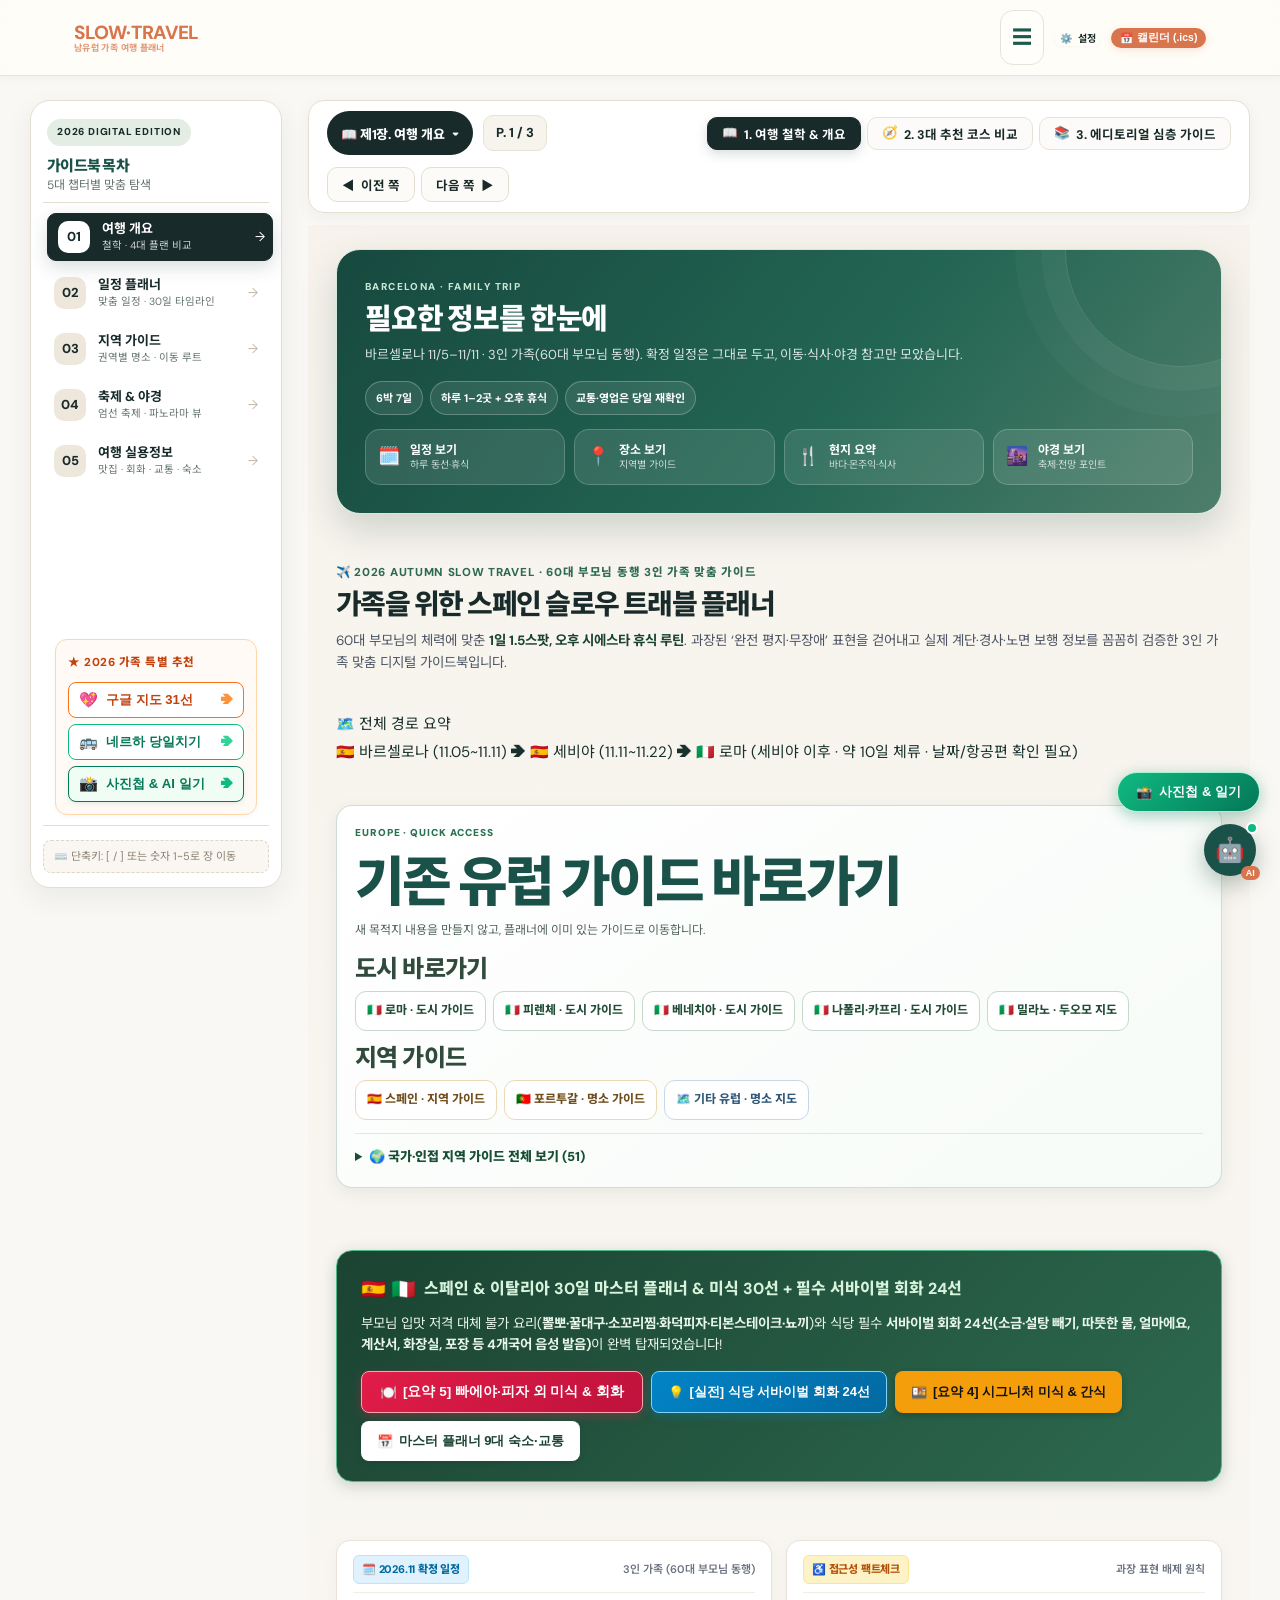
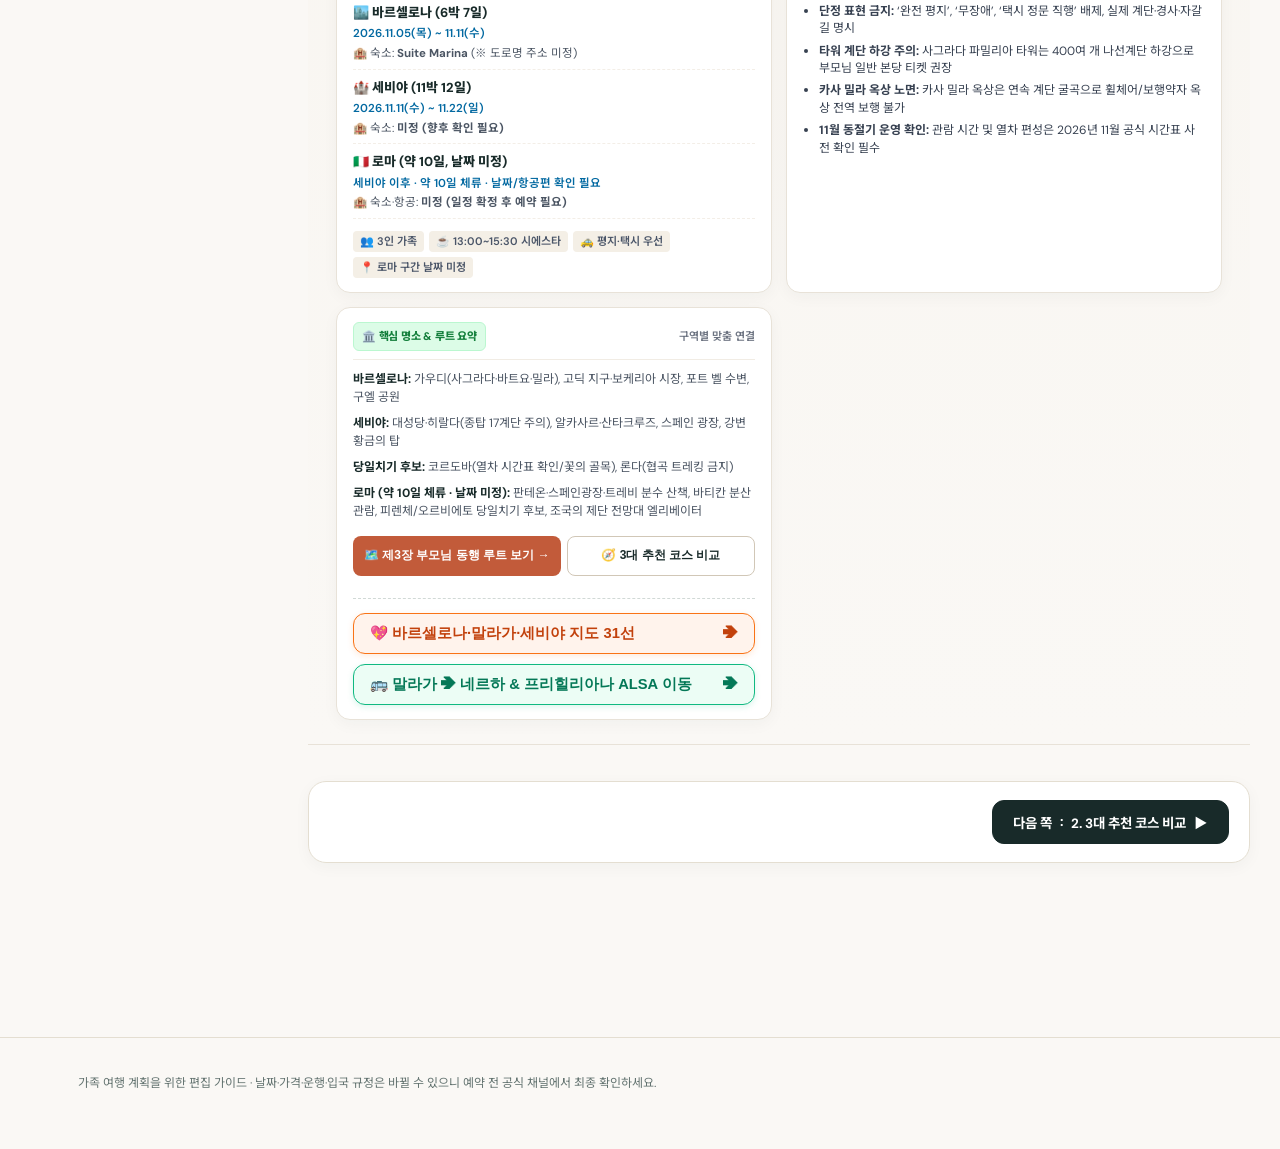
==== commit 83a9f957: "Add European guide shortcuts to planner home" ====
--- a/index.html
+++ b/index.html
@@ -14,7 +14,7 @@
   <link rel="manifest" href="manifest.json">
   <link rel="stylesheet" href="https://unpkg.com/leaflet@1.9.4/dist/leaflet.css" integrity="sha256-p4NxAoJBhIIN+hmNHrzRCf9tD/miZyoHS5obTRR9BMY=" crossorigin="" />
   <script src="https://unpkg.com/leaflet@1.9.4/dist/leaflet.js" integrity="sha256-20nQCchB9co0qIjJZRGuk2/Z9VM+kNiyxNV1lvTlZBo=" crossorigin=""></script>
-  <link rel="stylesheet" href="css/style.css?v=20261119_bodega_v1">
+  <link rel="stylesheet" href="css/style.css?v=20261126_europe_shortcuts_v1">
   <link rel="stylesheet" href="css/activity-guide.css?v=20261118_europe_activities_v3">
   <link rel="stylesheet" href="css/flamenco-guide.css?v=20261108_01">
   <link rel="stylesheet" href="css/barcelona-transit-guide.css?v=20261106_02">
@@ -35,6 +35,7 @@
   <link rel="stylesheet" href="css/florence-street-art-safety.css?v=20261125_florence_street_safety_v1">
   <link rel="stylesheet" href="css/florence-host-map-guide.css?v=20261125_florence_host_map_v1">
   <link rel="stylesheet" href="css/florence-duomo-visit-guide.css?v=20261126_florence_duomo_review_v1">
+  <link rel="stylesheet" href="css/florence-guide-library.css?v=20261126_florence_guide_library_v1">
 </head>
 <body>
 
@@ -204,7 +205,7 @@
   </div>
 
   <!-- 모듈화 스크립트 연결: 데이터 -> UI 컴포넌트 마운터 -> 앱 인터랙션 로직 -->
-  <script src="js/data.js?v=20261125_naples_florence_review_v1"></script>
+  <script src="js/data.js?v=20261126_florence_fare_v1"></script>
   <script src="js/spanish-market-food-guide.js?v=20261112_michelin_v1"></script>
   <script src="js/empanada-photo-guide.js?v=20261109_food_v1"></script>
   <script src="js/italy-local-food-guide.js?v=20261125_naples_florence_review_v1"></script>
@@ -229,7 +230,7 @@
   <script src="js/barcelona-transit-guide.js?v=20261108_02"></script>
   <script src="js/spanish-bus-directions.js?v=20261108_01"></script>
   <script src="js/europe-taxi-app-guide.js?v=20261112_taxi_v1"></script>
-  <script src="js/components.js?v=20261117_intercity_fares_v1"></script>
+  <script src="js/components.js?v=20261126_europe_shortcuts_v1"></script>
   <script src="js/barcelona-local-guide.js?v=20261108_03"></script>
   <script src="js/barcelona-day-options.js?v=20261108_01"></script>
   <script src="js/barcelona-final-day-plan.js?v=20261109_02"></script>
@@ -238,7 +239,7 @@
   <script src="js/europe-cathedral-history-guide.js?v=20261115_history_review_v1"></script>
   <script src="js/regional-city-supplements.js?v=20261116_regional_supplements_v2_restaurants"></script>
   <script src="js/europe-country-nightlife-data.js?v=20261125_naples_florence_review_v1"></script>
-  <script src="js/europe-country-nightlife-guide.js?v=20261125_naples_florence_review_v1"></script>
+  <script src="js/europe-country-nightlife-guide.js?v=20261126_europe_shortcuts_v1"></script>
   <script src="js/seville-general-guide.js?v=20261119_bodega_v1"></script>
   <script src="js/andalucia-streets-drama-guide.js?v=20261118_review_v1"></script>
   <script src="js/seville-divino-salvador-photo-guide.js?v=20261119_pineda_guide_v1"></script>
@@ -247,12 +248,15 @@
   <script src="js/ronda-setenil-history-guide.js?v=20261118_ronda_setenil_history_v1"></script>
   <script src="js/seville-date-itinerary.js?v=20261119_seville_dates_v1"></script>
   <script src="js/europe-intercity-fares-guide.js?v=20261117_intercity_fares_v1"></script>
-  <script src="js/app.js?v=20261119_bodega_v1"></script>
+  <script src="js/app.js?v=20261126_europe_shortcuts_v1"></script>
   <script src="js/naples-practical-review.js?v=20261125_naples_practical_v1"></script>
   <script src="js/florence-photo-review.js?v=20261125_florence_photo_v1"></script>
   <script src="js/florence-street-art-safety.js?v=20261125_florence_street_safety_v1"></script>
   <script src="js/florence-host-map-guide.js?v=20261125_florence_host_map_v1"></script>
-  <script src="js/florence-duomo-visit-guide.js?v=20261126_florence_duomo_review_v1"></script>
+  <script src="js/florence-duomo-visit-guide.js?v=20261126_florence_duomo_review_v2"></script>
+  <script src="js/florence-guide-content.js?v=20261126_florence_guide_library_v2"></script>
+  <script src="js/florence-guide-savings-copy.js?v=20261126_florence_guide_library_v2"></script>
+  <script src="js/florence-guide-library.js?v=20261126_florence_guide_library_v2"></script>
   <script src="js/guidebook-navigation.js?v=20261117_intercity_fares_v1"></script>
 
   <!-- [PWA & Offline] 비행기 모드 및 오프라인 접속을 위한 Service Worker 등록 -->
--- a/css/style.css
+++ b/css/style.css
@@ -12009,3 +12009,55 @@
     font-size: 12px;
   }
 }
+
+
+/* Existing European guide shortcuts on the overview page */
+#homeEuropeGuideShortcutsMount { margin: 14px 0 18px; }
+.egh-card {
+  padding: 18px;
+  border: 1px solid rgba(27, 67, 50, 0.18);
+  border-radius: 16px;
+  background: linear-gradient(145deg, #ffffff 0%, #f6fbf7 100%);
+  box-shadow: 0 5px 18px rgba(27, 67, 50, 0.08);
+}
+.egh-heading { margin-bottom: 14px; }
+.egh-kicker { margin: 0 0 4px; color: #28724f; font-size: 10px; font-weight: 900; letter-spacing: .09em; }
+.egh-heading h2 { margin: 0 0 4px; color: #173f30; font-size: clamp(17px, 2.2vw, 21px); line-height: 1.25; }
+.egh-heading p:last-child { margin: 0; color: #52655a; font-size: 12px; line-height: 1.45; }
+.egh-group { margin-top: 12px; }
+.egh-group h3 { margin: 0 0 7px; color: #304b3b; font-size: 12px; font-weight: 850; }
+.egh-chip-row { display: flex; flex-wrap: wrap; gap: 7px; }
+.egh-chip {
+  display: inline-flex;
+  align-items: center;
+  justify-content: center;
+  min-height: 40px;
+  padding: 8px 11px;
+  border: 1px solid #c6d9cd;
+  border-radius: 11px;
+  background: #fff;
+  color: #214d37;
+  font: inherit;
+  font-size: 12px;
+  font-weight: 750;
+  line-height: 1.25;
+  text-align: center;
+  cursor: pointer;
+  transition: background .15s ease, border-color .15s ease, transform .15s ease;
+}
+.egh-chip:hover, .egh-chip:focus-visible { border-color: #40835b; background: #edf7f0; }
+.egh-chip:active { transform: scale(.98); }
+.egh-chip-region { border-color: #ead8b7; color: #704d1c; }
+.egh-chip-map { border-color: #c8d7e8; color: #315879; }
+.egh-countries { margin-top: 13px; border-top: 1px solid #dfe9e2; padding-top: 11px; }
+.egh-countries > summary { color: #174e35; font-size: 13px; font-weight: 850; cursor: pointer; }
+.egh-countries > p { margin: 7px 0 9px; color: #607166; font-size: 11px; line-height: 1.4; }
+.egh-country-grid { display: grid; grid-template-columns: repeat(auto-fill, minmax(112px, 1fr)); gap: 7px; }
+.egh-country-chip { min-width: 0; width: 100%; min-height: 38px; padding: 7px 8px; font-size: 11px; }
+@media (max-width: 600px) {
+  #homeEuropeGuideShortcutsMount { margin: 12px 0 15px; }
+  .egh-card { padding: 14px; border-radius: 14px; }
+  .egh-chip-row { display: grid; grid-template-columns: repeat(2, minmax(0, 1fr)); gap: 7px; }
+  .egh-chip { width: 100%; min-height: 42px; padding: 8px 7px; font-size: 11px; }
+  .egh-country-grid { grid-template-columns: repeat(2, minmax(0, 1fr)); }
+}
--- a/css/florence-guide-library.css
+++ b/css/florence-guide-library.css
@@ -0,0 +1,277 @@
+.florence-guide-library {
+  margin: 22px auto 28px;
+  padding: 24px;
+  color: #273c31;
+  background: #fffdf8;
+  border: 1px solid #e5ddcb;
+  border-radius: 20px;
+  box-shadow: 0 8px 24px rgba(47, 62, 50, .07);
+  line-height: 1.65;
+}
+.florence-guide-library .fgl-header {
+  margin-bottom: 18px;
+}
+.florence-guide-library .fgl-eyebrow {
+  color: #926a2c;
+  font-size: .76rem;
+  font-weight: 800;
+  letter-spacing: .08em;
+  text-transform: uppercase;
+}
+.florence-guide-library .fgl-header h3 {
+  margin: 5px 0 8px;
+  color: #213e30;
+  font-size: clamp(1.35rem, 2.7vw, 1.8rem);
+  line-height: 1.25;
+}
+.florence-guide-library .fgl-header > p {
+  margin: 0 0 12px;
+}
+.florence-guide-library .fgl-date-note {
+  padding: 11px 13px;
+  color: #624e24;
+  background: #fff5d9;
+  border: 1px solid #efd99d;
+  border-radius: 12px;
+  font-size: .91rem;
+}
+.florence-guide-library .fgl-shortcuts {
+  display: flex;
+  flex-wrap: wrap;
+  gap: 8px;
+  margin-top: 14px;
+}
+.florence-guide-library .fgl-shortcuts button,
+.fgl-chat-answer button {
+  min-height: 38px;
+  padding: 8px 12px;
+  color: #28563d;
+  background: #f2f8f2;
+  border: 1px solid #cfe0d1;
+  border-radius: 999px;
+  font: inherit;
+  font-size: .88rem;
+  font-weight: 700;
+  cursor: pointer;
+}
+.florence-guide-library .fgl-shortcuts button:hover,
+.fgl-chat-answer button:hover {
+  background: #e4f1e5;
+}
+.florence-guide-library .fgl-list {
+  display: grid;
+  gap: 11px;
+}
+.florence-guide-library .fgl-guide {
+  overflow: hidden;
+  background: #fff;
+  border: 1px solid #dce3db;
+  border-radius: 14px;
+}
+.florence-guide-library .fgl-guide > summary {
+  display: flex;
+  align-items: center;
+  justify-content: space-between;
+  gap: 14px;
+  padding: 15px 17px;
+  color: #254b36;
+  font-weight: 800;
+  cursor: pointer;
+  list-style: none;
+}
+.florence-guide-library .fgl-guide > summary::-webkit-details-marker {
+  display: none;
+}
+.florence-guide-library .fgl-guide > summary::after {
+  flex: 0 0 auto;
+  content: '＋';
+  color: #52765f;
+  font-size: 1.1rem;
+}
+.florence-guide-library .fgl-guide[open] > summary::after {
+  content: '−';
+}
+.florence-guide-library .fgl-guide > summary small {
+  margin-left: auto;
+  color: #6b7b6f;
+  font-size: .78rem;
+  font-weight: 600;
+  white-space: nowrap;
+}
+.florence-guide-library .fgl-guide-body {
+  padding: 0 17px 18px;
+}
+.florence-guide-library .fgl-notice {
+  margin: 0 0 18px;
+  padding: 15px 16px;
+  color: #544326;
+  background: #fff8e7;
+  border: 1px solid #eddaa7;
+  border-left: 4px solid #c99131;
+  border-radius: 12px;
+}
+.florence-guide-library .fgl-notice h4 {
+  margin: 0 0 4px;
+  color: #604a20;
+  font-size: 1rem;
+}
+.florence-guide-library .fgl-notice > p {
+  margin: 0 0 8px;
+  font-size: .88rem;
+}
+.florence-guide-library .fgl-notice ul {
+  margin: 8px 0 0;
+  padding-left: 21px;
+}
+.florence-guide-library .fgl-notice li {
+  margin: 0 0 8px;
+  font-size: .9rem;
+}
+.florence-guide-library .fgl-sources {
+  margin-top: 12px;
+  padding-top: 10px;
+  border-top: 1px solid #ead9ac;
+}
+.florence-guide-library .fgl-sources > summary {
+  color: #654e21;
+  font-size: .88rem;
+  font-weight: 800;
+  cursor: pointer;
+}
+.florence-guide-library .fgl-sources ul {
+  display: flex;
+  flex-wrap: wrap;
+  gap: 6px 16px;
+  margin: 9px 0 0;
+  padding-left: 18px;
+}
+.florence-guide-library .fgl-sources a {
+  color: #246342;
+  text-decoration: underline;
+  text-underline-offset: 2px;
+}
+.florence-guide-library .fgl-original-label {
+  margin: 3px 0 12px;
+  color: #6b7b6f;
+  font-size: .78rem;
+  font-weight: 800;
+  letter-spacing: .03em;
+}
+.florence-guide-library .fgl-original {
+  overflow-wrap: anywhere;
+  color: #2f3832;
+}
+.florence-guide-library .fgl-original h2 {
+  margin: 1.35em 0 .5em;
+  padding-bottom: .25em;
+  color: #294b37;
+  border-bottom: 1px solid #e8e8df;
+  font-size: 1.23rem;
+  line-height: 1.35;
+}
+.florence-guide-library .fgl-original h3 {
+  margin: 1.25em 0 .42em;
+  color: #345842;
+  font-size: 1.06rem;
+  line-height: 1.4;
+}
+.florence-guide-library .fgl-original h4 {
+  margin: 1.1em 0 .4em;
+  color: #40594a;
+  font-size: .98rem;
+}
+.florence-guide-library .fgl-original p {
+  margin: .58em 0;
+}
+.florence-guide-library .fgl-original ul,
+.florence-guide-library .fgl-original ol {
+  padding-left: 1.55em;
+}
+.florence-guide-library .fgl-original li {
+  margin: .28em 0;
+}
+.florence-guide-library .fgl-original table {
+  display: block;
+  max-width: 100%;
+  overflow-x: auto;
+  border-collapse: collapse;
+  border-spacing: 0;
+  font-size: .9rem;
+  -webkit-overflow-scrolling: touch;
+}
+.florence-guide-library .fgl-original th,
+.florence-guide-library .fgl-original td {
+  min-width: 100px;
+  padding: 8px 10px;
+  border: 1px solid #dfe5dc;
+  text-align: left;
+  vertical-align: top;
+}
+.florence-guide-library .fgl-original th {
+  color: #294b37;
+  background: #f0f5ef;
+}
+.florence-guide-library .fgl-original blockquote {
+  margin: 1em 0;
+  padding: 8px 14px;
+  color: #53645a;
+  border-left: 3px solid #9bb6a2;
+  background: #f6f8f5;
+}
+.florence-guide-library .fgl-original hr {
+  margin: 1.4em 0;
+  border: 0;
+  border-top: 1px solid #e4e6df;
+}
+.florence-guide-library .fgl-original a {
+  color: #286346;
+  text-underline-offset: 2px;
+}
+.florence-guide-library .fgl-original code {
+  padding: .08em .3em;
+  color: #3d4b41;
+  background: #f2f4f0;
+  border-radius: 4px;
+  font-size: .91em;
+}
+.fgl-chat-answer {
+  margin: 10px 0;
+  padding: 13px 14px;
+  color: #273c31;
+  background: #fffaf0;
+  border: 1px solid #eadbb8;
+  border-radius: 13px;
+  line-height: 1.6;
+}
+.fgl-chat-answer strong {
+  display: block;
+  margin-bottom: 6px;
+  color: #1b4332;
+}
+.fgl-chat-answer p {
+  margin: 0 0 8px;
+}
+@media (max-width: 700px) {
+  .florence-guide-library {
+    margin: 18px 0 14px;
+    padding: 16px 13px;
+    border-radius: 16px;
+  }
+  .florence-guide-library .fgl-guide > summary {
+    align-items: flex-start;
+    padding: 13px 12px;
+    font-size: .94rem;
+  }
+  .florence-guide-library .fgl-guide-body {
+    padding: 0 12px 14px;
+  }
+  .florence-guide-library .fgl-notice {
+    padding: 12px;
+  }
+  .florence-guide-library .fgl-original table {
+    font-size: .82rem;
+  }
+  .florence-guide-library .fgl-shortcuts button {
+    font-size: .82rem;
+  }
+}
